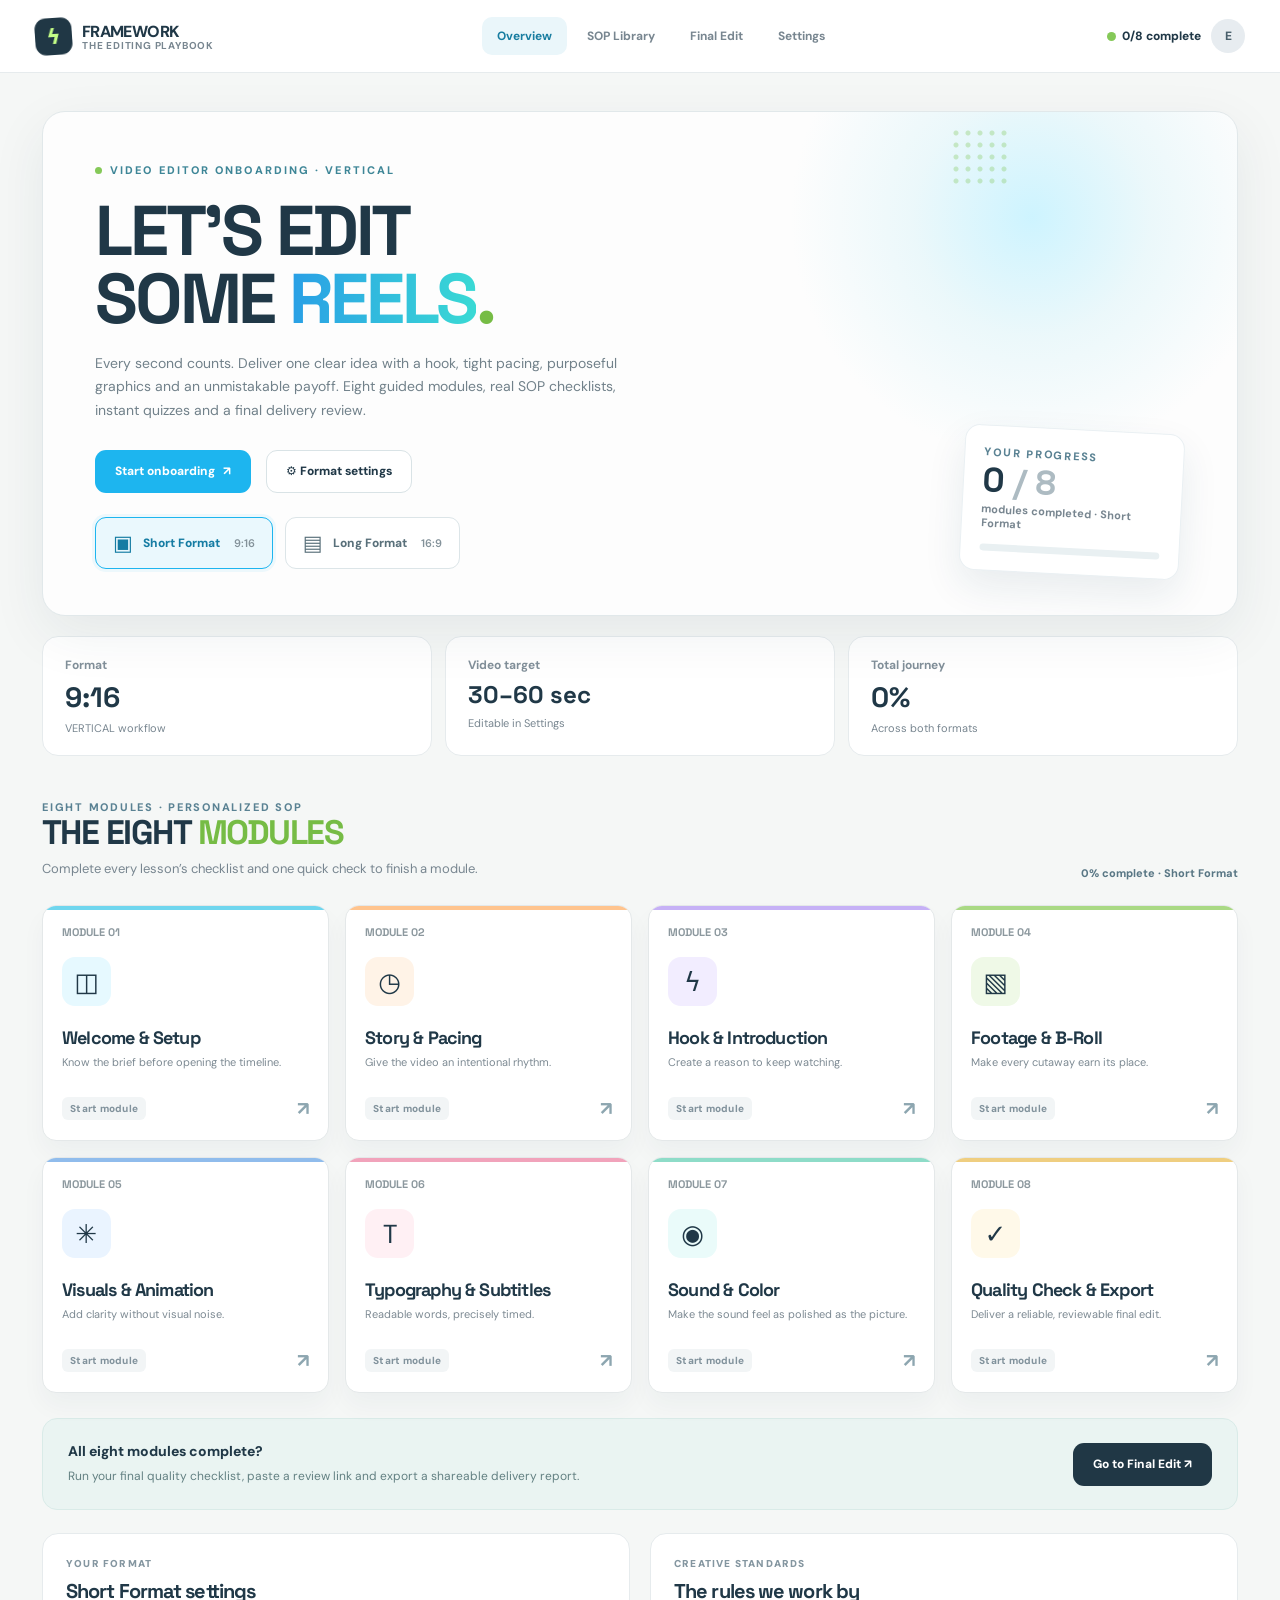
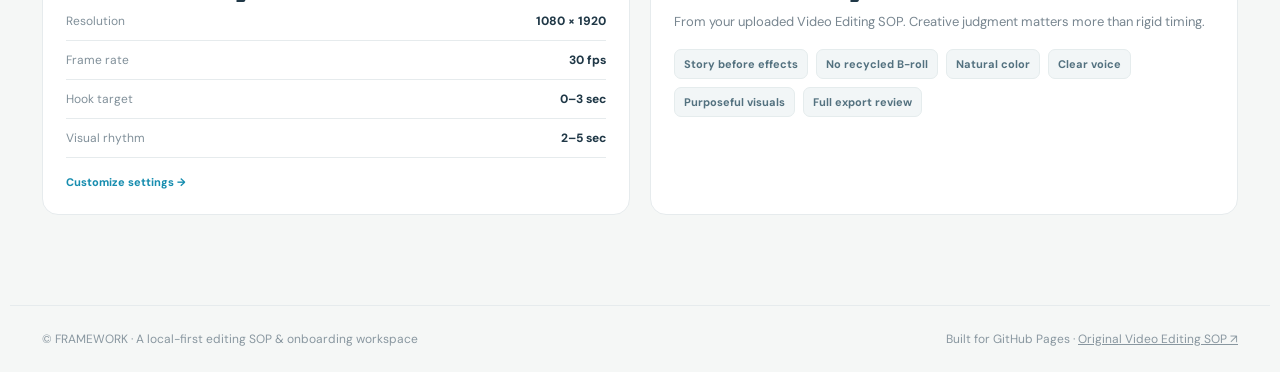
==== index.html @ 86ee658e "Add files via upload" ====
<!doctype html>
<html lang="en">
<head>
  <meta charset="utf-8" />
  <meta name="viewport" content="width=device-width, initial-scale=1" />
  <meta name="theme-color" content="#f6f8f7" />
  <meta name="description" content="An interactive video-editing SOP academy with separate short-form and long-form training, checkpoints, settings and final-delivery reports." />
  <title>FRAMEWORK — Video Editing SOP</title>
  <link rel="preconnect" href="https://fonts.googleapis.com" />
  <link rel="preconnect" href="https://fonts.gstatic.com" crossorigin />
  <link href="https://fonts.googleapis.com/css2?family=DM+Sans:wght@400;500;600;700;800&family=Space+Grotesk:wght@400;500;600;700&display=swap" rel="stylesheet" />
  <link rel="stylesheet" href="./styles.css" />
</head>
<body>
  <div id="app"></div>
  <div id="toast" role="status" aria-live="polite" aria-atomic="true"></div>
  <script src="./data.js" defer></script>
  <script src="./app.js" defer></script>
</body>
</html>
---- styles.css ----
:root{--bg:#f5f7f6;--surface:#fff;--ink:#203847;--ink2:#435460;--muted:#788690;--line:#e6ebed;--blue:#1db5ef;--blueD:#1098cf;--green:#85c958;--greenD:#2d935f;--dark:#203745;--danger:#e36c67;--shadow:0 18px 55px rgba(33,60,72,.075);--radius:18px}
*{box-sizing:border-box}html{scroll-behavior:smooth}body{margin:0;background:var(--bg);color:var(--ink);font-family:'DM Sans',system-ui,-apple-system,BlinkMacSystemFont,'Segoe UI',sans-serif;font-size:15px;-webkit-font-smoothing:antialiased}button,input,select,textarea{font:inherit}button{cursor:pointer}a{color:inherit}a:focus-visible,button:focus-visible,input:focus-visible,select:focus-visible,textarea:focus-visible{outline:3px solid rgba(29,181,239,.48);outline-offset:3px}a{text-decoration:none}h1,h2,h3,h4,p{margin:0}h1,h2,h3{font-family:'Space Grotesk',sans-serif;letter-spacing:-.045em;line-height:1.1}p{line-height:1.7}strong{font-weight:800}.shell{min-height:100vh}.topbar{min-height:73px;background:rgba(255,255,255,.96);border-bottom:1px solid var(--line);position:sticky;top:0;z-index:30;backdrop-filter:blur(12px)}.top-inner{max-width:1320px;padding:0 35px;margin:auto;display:flex;align-items:center;gap:28px;min-height:72px}.brand{display:inline-flex;align-items:center;gap:10px;flex-shrink:0}.brand-logo{width:37px;height:37px;border-radius:11px;background:var(--dark);color:#c5ff87;display:grid;place-items:center;font-size:22px;font-weight:800;transform:rotate(-4deg)}.brand-name{font-size:16px;letter-spacing:-.04em;font-weight:800}.brand-tag{display:block;color:var(--muted);font-size:10px;font-weight:700;letter-spacing:.08em;text-transform:uppercase;margin-top:-3px}.topnav{display:flex;align-items:center;justify-content:center;gap:5px;margin:auto}.navbtn{background:transparent;border:0;color:var(--muted);font-weight:700;font-size:12px;border-radius:10px;padding:11px 15px;white-space:nowrap}.navbtn:hover{background:#f0f6f7;color:var(--ink)}.navbtn.active{background:#eaf6fa;color:#187da0}.topright{display:flex;align-items:center;gap:10px}.tiny-progress{display:flex;gap:6px;align-items:center;white-space:nowrap;font-size:12px;font-weight:800;color:var(--ink)}.tiny-dot{width:9px;height:9px;background:var(--green);border-radius:50%}.avatar{width:34px;height:34px;display:grid;place-items:center;border-radius:50%;background:#e7ecf0;color:#485f6b;font-weight:800;font-size:12px}.menu-btn{display:none;background:white;border:1px solid var(--line);border-radius:10px;padding:8px 11px}.wrap{max-width:1260px;margin:auto;padding:0 32px 90px}.foot{border-top:1px solid var(--line);color:#8997a0;font-size:12px;padding:25px 32px;max-width:1260px;margin:auto;display:flex;justify-content:space-between;gap:15px}.foot a{text-decoration:underline}.eyebrow{font-size:11px;text-transform:uppercase;letter-spacing:.16em;color:#5a8293;font-weight:800}.page-intro{padding:57px 0 30px}.page-intro h1{font-size:clamp(36px,4.8vw,58px);margin:12px 0}.page-intro p{font-size:15px;color:var(--muted);max-width:700px}.page-heading{display:flex;justify-content:space-between;align-items:flex-end;gap:20px;margin:44px 0 25px}.page-heading h2{font-size:clamp(23px,3vw,34px)}.page-heading p{color:var(--muted);font-size:13px;margin-top:7px}.hero{margin-top:38px;border-radius:23px;position:relative;background:#fdfdfd;border:1px solid #e1e8ea;padding:51px 52px 46px;box-shadow:var(--shadow);overflow:hidden}.hero:before{content:'';position:absolute;top:-150px;right:-50px;width:510px;height:510px;background:radial-gradient(circle,#c5f2ff 0%,#e8f7fa 33%,transparent 67%);opacity:.85;pointer-events:none}.hero:after{content:'';position:absolute;top:15px;right:19%;width:60px;height:60px;background:radial-gradient(#84c85f 2px,transparent 3px);background-size:12px 12px;opacity:.35}.hero-content{position:relative;z-index:1;max-width:670px}.hero-kicker{font-weight:800;font-size:11px;letter-spacing:.19em;text-transform:uppercase;color:#3e8697;display:flex;align-items:center;gap:8px}.hero-kicker:before{content:'';width:7px;height:7px;border-radius:50%;background:var(--green)}.hero h1{font-size:clamp(45px,5.5vw,77px);line-height:.97;margin:20px 0 18px}.grad-word{background:linear-gradient(93deg,#299ee6,#3adad4);background-clip:text;color:transparent}.green-word{color:#76bc45}.hero p{max-width:540px;color:#71818a;font-size:14px}.hero-actions{display:flex;align-items:center;flex-wrap:wrap;gap:15px;margin-top:27px}.btn{background:var(--blue);color:white;border:1px solid transparent;border-radius:11px;padding:12px 19px;font-weight:800;font-size:12px;display:inline-flex;align-items:center;justify-content:center;gap:8px;transition:transform .2s,filter .2s;min-height:43px}.btn:hover{transform:translateY(-1px);filter:brightness(.96)}.btn.secondary{background:white;color:var(--ink);border-color:#d9e3e6}.btn.dark{background:var(--dark);color:white}.btn.green{background:#a8e18d;color:#20442e}.btn.danger{background:#fff3f1;color:#b44c4a;border-color:#ffded9}.btn.ghost{background:transparent;color:var(--ink);border-color:transparent}.btn:disabled{opacity:.48;cursor:not-allowed;transform:none}.btn.small{font-size:11px;min-height:36px;padding:8px 12px}.hero-floating{position:absolute;right:55px;bottom:40px;width:220px;background:white;border-radius:15px;border:1px solid #eaf0f3;padding:19px;box-shadow:0 16px 38px rgba(17,70,92,.09);z-index:2;transform:rotate(3deg)}.hero-floating .big-num{font-family:'Space Grotesk';font-size:34px;font-weight:800}.floating-sub{font-size:11px;font-weight:700;color:var(--muted)}.progress-track{height:7px;border-radius:12px;background:#e9f0f2;overflow:hidden}.progress-bar{height:100%;width:0;background:linear-gradient(90deg,#23b2e3,#88cf71);border-radius:inherit;transition:width .25s}.formatbar{display:flex;gap:12px;flex-wrap:wrap;align-items:center;margin-top:24px}.format-pill{display:inline-flex;gap:10px;align-items:center;border:1.5px solid #dce5e8;background:#fff;border-radius:11px;padding:11px 17px;font-weight:800;font-size:12px;color:#59707a}.format-pill .glyph{font-size:21px}.format-pill.selected{border-color:var(--blue);background:#eaf8fd;color:#157ca3;box-shadow:0 0 0 3px rgba(29,181,239,.07)}.format-pill:hover{border-color:var(--blue)}.format-pill span.fmt-small{font-weight:600;color:#84929a;font-size:11px;margin-left:4px}.metrics-row{display:grid;grid-template-columns:repeat(3,minmax(0,1fr));gap:13px;margin-top:20px}.metric{background:white;border:1px solid var(--line);border-radius:16px;padding:20px 22px}.metric .metric-name{font-size:12px;color:#82909a;font-weight:700}.metric .metric-value{font-size:28px;font-family:'Space Grotesk';font-weight:800;margin:6px 0}.metric .metric-note{font-size:11px;color:var(--muted)}.modules-grid{display:grid;grid-template-columns:repeat(4,minmax(0,1fr));gap:16px}.module-card{position:relative;text-align:left;background:white;min-height:236px;border:1px solid #e4e8e9;border-radius:14px;padding:19px;box-shadow:0 13px 25px rgba(34,59,70,.04);transition:transform .18s,box-shadow .18s;display:flex;flex-direction:column;align-items:flex-start;overflow:hidden;width:100%;color:var(--ink)}.module-card:hover{transform:translateY(-4px);box-shadow:0 19px 35px rgba(34,59,70,.1)}.module-card:before{content:'';position:absolute;top:0;left:0;height:4px;width:100%;background:var(--tone,#8bd4eb)}.module-card .num{font:800 11px 'Space Grotesk';color:#8c989e}.module-icon{width:49px;height:49px;display:grid;place-items:center;border-radius:13px;background:var(--tone-bg,#e7f7fa);font-size:26px;margin:18px 0 22px;color:var(--ink)}.module-card h3{font-size:18px;letter-spacing:-.045em;margin:0 0 7px}.module-card p{font-size:11px;line-height:1.45;color:#7d8a93}.card-bottom{margin-top:auto;padding-top:17px;display:flex;width:100%;justify-content:space-between;align-items:center}.status{font-size:10px;letter-spacing:.025em;font-weight:800;border-radius:6px;padding:5px 8px;background:#f2f5f6;color:#81929c}.status.complete{color:#2f8857;background:#eaf8e9}.card-arrow{font-size:19px;font-weight:800;color:#8da6b0}.module-card.complete .card-arrow{color:#66b657}.tone-cyan{--tone:#6fd6ee;--tone-bg:#e6f9ff}.tone-apricot{--tone:#ffc48e;--tone-bg:#fff3e7}.tone-lilac{--tone:#c6b1f6;--tone-bg:#f2edff}.tone-lime{--tone:#a9d984;--tone-bg:#eff9e7}.tone-blue{--tone:#90bcec;--tone-bg:#eaf4ff}.tone-pink{--tone:#f1a3bb;--tone-bg:#fff0f4}.tone-mint{--tone:#8edcc8;--tone-bg:#eafbfa}.tone-yellow{--tone:#efce80;--tone-bg:#fff9e9}.ribbon{position:absolute;right:-26px;top:14px;padding:4px 29px;background:#bee7a8;transform:rotate(37deg);font-size:9px;font-weight:800;color:#27633b}.faintnote{font-size:12px;color:var(--muted);margin-top:10px}.info-strip{display:flex;justify-content:space-between;align-items:center;gap:20px;margin-top:25px;padding:22px 25px;background:#eaf4f2;border:1px solid #d9ebe8;border-radius:15px}.info-strip strong{font-size:14px}.info-strip p{font-size:12px;color:#638082;margin-top:5px}.overview-bottom{display:grid;grid-template-columns:1fr 1fr;gap:20px;margin-top:23px}.insight{border:1px solid var(--line);background:white;border-radius:16px;padding:23px}.insight h3{font-size:20px}.insight p{margin-top:9px;color:var(--muted);font-size:13px}.rule-tags{display:flex;flex-wrap:wrap;gap:8px;margin-top:16px}.rule-tag{background:#f2f6f7;border:1px solid #e5eced;border-radius:7px;font-size:11px;padding:7px 9px;font-weight:700;color:#53717f}.lesson-layout{display:grid;grid-template-columns:232px minmax(0,1fr);gap:29px;align-items:start;margin-top:35px}.sidebar{position:sticky;top:92px;background:#f6f8f8;padding:7px 5px 20px}.sidebar-kicker{font-size:10px;font-weight:800;color:#8b98a2;letter-spacing:.12em;margin:10px 11px 18px}.step-link{display:flex;gap:10px;align-items:center;padding:11px 12px;width:100%;border:0;border-radius:9px;background:transparent;color:#8a959b;font-weight:700;text-align:left;font-size:11px}.step-link:hover{background:#eaf0f2}.step-link.active{background:var(--dark);color:white}.step-link .step-id{font-weight:900;font-size:9px;opacity:.65}.step-link .done{margin-left:auto;color:#64bc6c}.step-link.active .done{color:#bff8a1}.side-divider{border-top:1px solid var(--line);margin:22px 11px 15px}.side-mini{font-size:11px;color:#829099;line-height:1.7;margin:12px}.side-progress{height:6px;background:#e3eaec;border-radius:8px;margin:9px 12px 0;overflow:hidden}.side-progress span{display:block;height:100%;background:var(--green)}.lesson-main{min-width:0;max-width:860px}.lesson-top{display:flex;justify-content:space-between;align-items:center;gap:14px;margin-bottom:21px}.backlink{font-size:12px;font-weight:800;color:#547381;border:0;background:transparent;padding:0}.backlink:hover{text-decoration:underline}.lesson-top .dim{font-size:11px;color:var(--muted)}.lesson-header{padding-bottom:26px}.lesson-header h1{font-size:clamp(32px,4vw,50px);margin:8px 0 12px}.lesson-header p{color:#75858e;font-size:14px;max-width:680px}.lesson-count{color:#19aada;font-size:11px;font-weight:900;text-transform:uppercase;letter-spacing:.13em}.panel{background:white;border:1px solid var(--line);border-radius:16px;padding:25px 27px;margin-bottom:16px}.panel h2{font-size:21px;margin-bottom:11px}.panel h3{font-size:16px;margin-bottom:7px}.panel p{font-size:13px;color:#70828e;line-height:1.75}.panel ul{padding-left:18px;margin:12px 0 0;color:#506572;font-size:13px;line-height:1.85}.panel li{padding-left:5px;margin-bottom:5px}.panel li::marker{color:var(--blueD)}.section-label{font-size:10px;letter-spacing:.13em;text-transform:uppercase;font-weight:900;color:#93a1a8;margin-bottom:13px}.focus-panel{background:#eafbff;border:1px solid #c6eaf6;position:relative}.focus-panel:before{content:'FORMAT RULE';position:absolute;top:-9px;right:20px;padding:4px 9px;background:#239cd0;color:white;border-radius:5px;font-size:9px;font-weight:900;letter-spacing:.06em}.focus-panel h2{color:#1e789b}.two-panels{display:grid;grid-template-columns:1fr 1fr;gap:14px}.two-panels .panel{margin-bottom:16px}.dos{background:#f3faef}.donts{background:#fff5f4}.dos li::marker{color:#4da065!important}.donts li::marker{color:#dd7069!important}.task-card{background:#fff;border:1px solid #dfe9ec;border-radius:15px;padding:23px 26px;margin:19px 0}.task-heading{display:flex;justify-content:space-between;gap:10px;align-items:center;margin-bottom:15px}.task-heading h2{font-size:21px}.task-row{display:flex;align-items:flex-start;gap:11px;padding:12px 0;border-top:1px solid #edf1f2;font-size:13px;font-weight:600;color:#435966;cursor:pointer}.task-row input,.check-row input{accent-color:#51b774;width:17px;height:17px;flex-shrink:0;margin:1px 0 0}.quiz{border:1px solid #d6e9e9;border-radius:17px;padding:26px;background:#fff;margin-top:19px}.quiz h2{margin:4px 0 8px;font-size:22px}.quiz-question{font-size:17px;font-weight:800;line-height:1.5;margin:13px 0 15px}.answer{display:flex;align-items:center;gap:11px;width:100%;border:1px solid #e3eaec;border-radius:10px;padding:13px 15px;margin-top:9px;background:white;text-align:left;font-size:13px;font-weight:700;color:#455b68}.answer:hover{border-color:#8fcfe2}.answer .letter{border-radius:7px;background:#eff4f5;color:#75929f;width:24px;height:24px;display:grid;place-items:center;font-size:11px;flex-shrink:0}.answer.correct{border-color:#9fd8aa;background:#eff9ed;color:#2d7444}.answer.correct .letter{background:#beeac1;color:#26713c}.answer.wrong{border-color:#e5a7a4;background:#fff2f0;color:#ae4e45}.answer.wrong .letter{background:#f8cac7;color:#a44540}.answer:disabled{cursor:default}.quiz-feedback{border-radius:10px;font-size:12px;padding:12px 13px;margin-top:13px;font-weight:700;line-height:1.6}.quiz-feedback.good{background:#eaf8ed;color:#367849}.quiz-feedback.bad{background:#fff3ee;color:#a94d40}.lesson-ctas{display:flex;justify-content:space-between;flex-wrap:wrap;gap:10px;margin:24px 0}.complete-banner{display:flex;align-items:center;gap:12px;padding:17px 20px;background:#e6f7e8;border:1px solid #c5e9cb;border-radius:12px;font-size:13px;font-weight:800;color:#337d4c;margin:20px 0}.complete-banner .star{font-size:24px}.edit-line{display:block;font-size:12px;font-weight:800;color:#4a6572;margin-bottom:7px}.field{border:1px solid #d9e3e7;border-radius:10px;padding:11px 12px;background:white;color:#324c59;outline:none;width:100%;min-height:44px;font-size:13px}.field:focus{border-color:#3eadd3;box-shadow:0 0 0 3px #e8f8fc}.field::placeholder{color:#a0adb4}textarea.field{min-height:95px;resize:vertical}.field-help{font-size:11px;color:#8f9ca6;margin-top:6px;line-height:1.5}.form-row{display:grid;grid-template-columns:1fr 1fr;gap:15px;margin:14px 0}.form-block{margin:15px 0}.settings-layout{display:grid;grid-template-columns:1fr 1fr;gap:20px}.settings-card{background:white;border:1px solid var(--line);border-radius:17px;padding:26px}.settings-card.highlight{box-shadow:0 0 0 2px #8bd3e9}.settings-title{display:flex;gap:12px;align-items:center;border-bottom:1px solid var(--line);padding-bottom:19px;margin-bottom:13px}.setting-icon{width:52px;height:52px;border-radius:12px;background:#e8f6fa;display:grid;place-items:center;font-size:25px}.settings-title h2{font-size:23px}.settings-title p{font-size:11px;color:var(--muted);margin-top:4px}.setting-grid{display:grid;grid-template-columns:1fr 1fr;gap:13px}.settings-card .btn{margin-top:16px}.settings-preview{display:flex;align-items:center;justify-content:center;gap:15px;padding:19px;border:1px dashed #cfe0e3;background:#f6fafb;border-radius:13px;margin:17px 0 7px}.preview-phone,.preview-screen{border:3px solid var(--dark);border-radius:6px;background:linear-gradient(145deg,#d3effa,#fdf4e2);position:relative;display:grid;place-items:center;color:#477282;font-weight:900;font-size:11px}.preview-phone{width:62px;height:110px;border-radius:12px}.preview-screen{width:128px;height:72px}.preview-ratio{font-size:11px;color:#7a8a93;line-height:1.6}.library-list{display:grid;grid-template-columns:1fr 1fr;gap:13px;margin-top:16px}.library-item{border:1px solid #e4eaf0;padding:21px;background:#fff;border-radius:14px;display:flex;gap:15px;align-items:flex-start}.library-num{font:800 14px 'Space Grotesk';color:#13a3d1;background:#e9f7fb;padding:10px 12px;border-radius:9px}.library-item h3{font-size:18px;margin:0 0 7px}.library-item p{font-size:12px;color:#7d8a95}.library-item .btn{margin-top:13px}.wide-iframe{border:1px solid #dae5e7;border-radius:14px;width:100%;height:600px;background:#191919;margin-top:16px}.final-banner{border:1px solid #d7e9f2;background:#eefaff;border-radius:17px;padding:30px;margin:15px 0 25px}.final-banner h2{font-size:27px}.final-banner p{font-size:13px;color:#67808c;margin-top:8px}.final-columns{display:grid;grid-template-columns:minmax(0,1.2fr) minmax(280px,.85fr);gap:20px;align-items:start}.check-panel,.submission-panel{background:white;border:1px solid var(--line);border-radius:17px;padding:25px}.check-panel h2,.submission-panel h2{font-size:22px;margin-bottom:8px}.check-row{display:flex;align-items:flex-start;gap:12px;border-bottom:1px solid #edf1f2;padding:12px 0;cursor:pointer;font-size:12px;color:#526773;font-weight:650;line-height:1.6}.check-row:last-child{border:0}.check-row.checked{color:#2d8453}.final-progress{font-size:11px;font-weight:800;color:#72919e;margin-top:7px}.locked-note{padding:12px 14px;font-size:12px;line-height:1.6;border-radius:10px;background:#fff8e9;border:1px solid #f0e6c3;color:#8d7144;margin:15px 0}.saved{background:#e9f8ec;color:#2e8752;border:1px solid #c9e9d1}.submission-actions{display:flex;flex-wrap:wrap;gap:10px;margin-top:15px}.notice{padding:12px 15px;border-radius:10px;border:1px solid #e0ebeb;background:#f4f9fa;font-size:12px;line-height:1.7;color:#69818b}.empty-state{padding:28px;border:1px dashed #c6d5d9;text-align:center;color:var(--muted);border-radius:14px}.kicker-withline{display:flex;align-items:center;gap:11px;margin:12px 0}.kicker-withline:after{content:'';height:1px;background:var(--line);flex:1}.callout-bottom{margin-top:24px;padding:19px;background:#f0f7f9;border-radius:12px;font-size:12px;color:#587788;line-height:1.7}.simple-link{color:#208bb1;text-decoration:underline;text-underline-offset:2px}.smallcaps{font-size:10px;letter-spacing:.12em;text-transform:uppercase;font-weight:900;color:#8496a0}.toolbar{display:flex;align-items:center;gap:10px;flex-wrap:wrap}.toolbar .field{max-width:300px}.tool-spacer{margin-left:auto}.completion-confetti{position:relative}.completion-confetti:after{content:'✦ ✳ ✦';font-size:18px;letter-spacing:11px;color:#5ebd7f;position:absolute;right:25px;top:20px}.tagline{font-weight:800;color:#597785;font-size:11px}.hint-inline{font-size:11px;color:#8fa1a9}.tone-label{color:#217ca0;font-size:11px;font-weight:900;letter-spacing:.08em;text-transform:uppercase}.workbench-link{font-size:11px;font-weight:800;color:#178daf}.summary-row{display:grid;grid-template-columns:1fr auto;gap:12px;padding:11px 0;border-bottom:1px solid var(--line);font-size:12px}.summary-row strong{color:var(--ink)}.summary-row span{color:#81909a}.plain-list{list-style:none;padding:0;margin:16px 0}.plain-list li{position:relative;padding-left:19px;color:#667e8c;font-size:12px;line-height:1.9}.plain-list li:before{content:'•';position:absolute;left:0;color:#24aada}.settings-foot{margin-top:20px;padding:15px;background:#f8fbfb;border:1px solid #e0ebee;border-radius:12px;color:#79909b;font-size:11px;line-height:1.75}#toast{position:fixed;bottom:23px;right:23px;background:#203947;color:#fff;padding:13px 18px;border-radius:11px;z-index:90;font-size:12px;font-weight:800;box-shadow:0 14px 32px rgba(9,39,51,.2);opacity:0;pointer-events:none;transform:translateY(15px);transition:all .2s;max-width:360px}#toast.show{opacity:1;transform:translateY(0)}.mobile-divider{display:none}
@media(max-width:1100px){.hero-floating{display:none}.hero-content{max-width:100%}.modules-grid{grid-template-columns:repeat(4,minmax(0,1fr))}.module-card{min-height:232px}.navbtn{padding:10px 9px}.top-inner{padding:0 20px;gap:10px}.wrap{padding:0 24px 70px}}
@media(max-width:850px){.topnav{display:none;position:absolute;top:70px;left:0;right:0;flex-direction:column;align-items:stretch;background:white;border-bottom:1px solid var(--line);padding:13px 20px;box-shadow:var(--shadow)}.topnav.open{display:flex}.menu-btn{display:block}.top-inner{justify-content:space-between}.topright{gap:7px}.modules-grid{grid-template-columns:repeat(2,minmax(0,1fr))}.lesson-layout{grid-template-columns:1fr}.sidebar{position:static;display:flex;gap:5px;flex-wrap:wrap;align-items:center;overflow:hidden;padding:0}.sidebar-kicker,.side-divider,.side-mini,.side-progress{display:none}.step-link{width:auto;background:white;border:1px solid var(--line);font-size:10px;padding:9px}.step-link .step-id{display:none}.settings-layout,.final-columns{grid-template-columns:1fr}.library-list{grid-template-columns:1fr}.overview-bottom{grid-template-columns:1fr}}
@media(max-width:580px){.wrap{padding:0 15px 65px}.top-inner{padding:0 15px}.brand-tag{font-size:9px}.brand-name{font-size:14px}.tiny-progress{display:none}.hero{margin-top:18px;padding:34px 23px}.hero h1{font-size:48px}.hero p{font-size:12px}.format-pill{padding:10px 12px;flex:1;justify-content:center}.format-pill span.fmt-small{display:none}.metrics-row{grid-template-columns:repeat(3,minmax(0,1fr));gap:7px}.metric{padding:14px 10px}.metric .metric-name{font-size:10px}.metric .metric-value{font-size:20px}.metric .metric-note{font-size:9px}.modules-grid{gap:10px}.module-card{min-height:230px;padding:14px}.module-card h3{font-size:16px}.module-icon{width:40px;height:40px;font-size:21px;margin:15px 0 21px}.page-heading{align-items:start;flex-direction:column}.page-heading h2{font-size:28px}.info-strip{flex-direction:column;align-items:start}.foot{flex-direction:column;padding:21px 15px}.lesson-layout{margin-top:20px}.panel{padding:20px 18px}.two-panels,.form-row,.setting-grid{grid-template-columns:1fr}.quiz{padding:20px}.check-panel,.submission-panel,.settings-card{padding:20px}.lesson-ctas .btn{width:100%}.small-hide{display:none}}
@media print{.topbar,.foot,.sidebar,.hero-actions,.btn,.formatbar,.lesson-ctas,#toast{display:none!important}.wrap{max-width:none;padding:0}.lesson-layout,.final-columns{display:block}.panel,.check-panel,.submission-panel{break-inside:avoid;box-shadow:none}.hero{box-shadow:none;margin:0}.quiz{break-inside:avoid}}

/* Split editing configuration from exact export handoff details. */
.settings-separator{margin:25px 0 22px;border-top:1px solid #e1e9ec}
.settings-smalltitle{font-size:16px;margin:7px 0 13px;color:#2b4552}
.export-preset-row,.settings-actions{display:flex;flex-wrap:wrap;gap:9px;margin:13px 0 18px}
.settings-actions .btn,.export-preset-row .btn{margin-top:0}
.export-summary{border:1px solid #c9e5eb;background:#f0fbfd;border-radius:11px;padding:15px 16px;font-size:12px;font-weight:800;color:#285a6d;line-height:1.8;margin:20px 0 10px}
.export-summary span{color:#69848f;font-weight:600}

/* Mandatory reference-mixer handoff before exporting any format. */
.mixer-gate{background:#fff;border:1px solid #cae4e9;border-radius:17px;padding:28px;margin:19px 0 24px;box-shadow:0 4px 14px rgba(23,110,145,.04)}
.mixer-gate-header{display:flex;justify-content:space-between;align-items:center;flex-wrap:wrap;gap:10px;margin-bottom:12px}
.mixer-gate-step{font-size:10px;font-weight:900;letter-spacing:.13em;color:#168aa4;background:#e9f7fa;padding:7px 10px;border-radius:7px}
.mixer-gate-count{font-size:11px;color:#64808d;font-weight:800}
.mixer-gate h2{font-size:24px;color:#1d4455;margin:0 0 8px}
.mixer-intro{font-size:13px;line-height:1.7;color:#587684;max-width:800px}
.mixer-procedure{display:grid;grid-template-columns:repeat(2,minmax(0,1fr));gap:10px;margin-top:21px}
.mixer-procedure div{background:#f4f9fb;border:1px solid #e1eef1;border-radius:11px;padding:14px;display:flex;gap:11px;line-height:1.65;font-size:12px;color:#4d6c7b}
.mixer-procedure b{font-size:11px;color:#1b97b6;letter-spacing:.04em}
.mixer-warning{margin-top:14px;background:#fff8ee;border:1px solid #f4dfba;padding:13px 15px;border-radius:10px;color:#815d29;font-size:12px;line-height:1.65}
.mixer-input{max-width:540px;margin-top:19px}
.mixer-checks{display:grid;grid-template-columns:1fr 1fr;gap:0 20px;margin-top:15px}
.mixer-source-note{font-size:11px;color:#7c939d;margin-top:15px}.mixer-source-note a{color:#1886a3;text-decoration:underline}
@media(max-width:690px){.mixer-gate{padding:19px}.mixer-procedure,.mixer-checks{grid-template-columns:1fr}.mixer-gate h2{font-size:21px}}
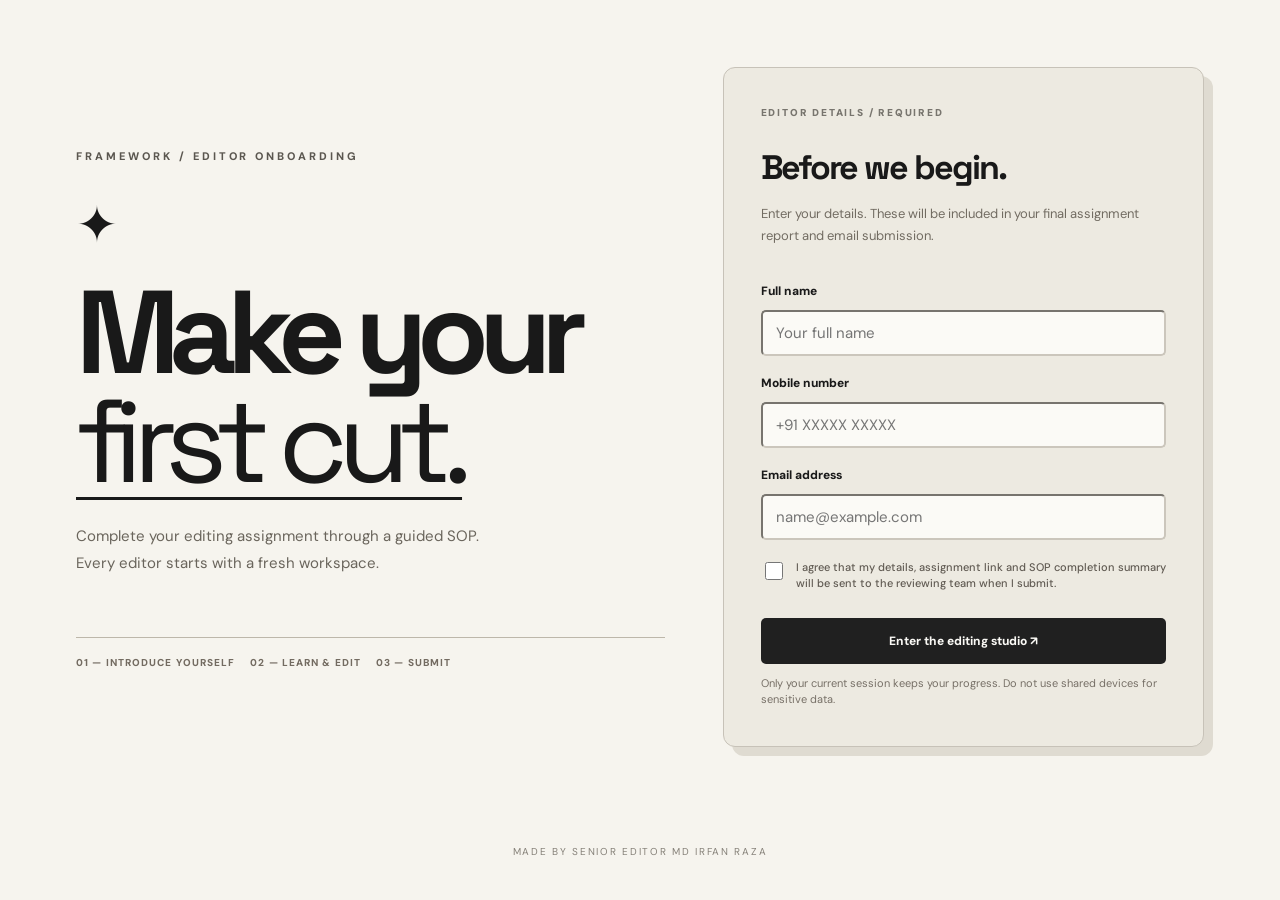
==== commit d4b373db: "Add files via upload" ====
--- a/index.html
+++ b/index.html
@@ -3,7 +3,7 @@
 <head>
   <meta charset="utf-8" />
   <meta name="viewport" content="width=device-width, initial-scale=1" />
-  <meta name="theme-color" content="#f6f8f7" />
+  <meta name="theme-color" content="#F6F4EE" />
   <meta name="description" content="An interactive video-editing SOP academy with separate short-form and long-form training, checkpoints, settings and final-delivery reports." />
   <title>FRAMEWORK — Video Editing SOP</title>
   <link rel="preconnect" href="https://fonts.googleapis.com" />
@@ -14,6 +14,7 @@
 <body>
   <div id="app"></div>
   <div id="toast" role="status" aria-live="polite" aria-atomic="true"></div>
+  <script src="./config.js" defer></script>
   <script src="./data.js" defer></script>
   <script src="./app.js" defer></script>
 </body>
--- a/styles.css
+++ b/styles.css
@@ -28,3 +28,102 @@
 .mixer-checks{display:grid;grid-template-columns:1fr 1fr;gap:0 20px;margin-top:15px}
 .mixer-source-note{font-size:11px;color:#7c939d;margin-top:15px}.mixer-source-note a{color:#1886a3;text-decoration:underline}
 @media(max-width:690px){.mixer-gate{padding:19px}.mixer-procedure,.mixer-checks{grid-template-columns:1fr}.mixer-gate h2{font-size:21px}}
+
+/* Sequential training gates (per video format) */
+.module-card.module-locked, .module-card.module-locked:hover {background:#f4f6f7;opacity:.73;box-shadow:none;transform:none;border-style:dashed;color:#71818a;cursor:not-allowed;filter:saturate(.4)}
+.module-card.module-locked h3{color:#7f8c93}
+.module-card.module-locked .card-arrow{font-size:16px}
+.module-card:disabled{pointer-events:none}
+.step-link.is-locked,.step-link.is-locked:hover{color:#a0aab1;background:#f3f5f6;cursor:not-allowed;opacity:.82;border-left-color:transparent}
+.step-link.is-locked .step-id{color:#a5afb4}
+.step-link .step-title{flex:1;min-width:0}
+.step-link .lock-icon{font-size:11px;margin-left:auto;filter:grayscale(1);opacity:.65}
+.lesson-ctas .btn:disabled,.lesson-ctas .btn:disabled:hover,.disabled-link{pointer-events:none;opacity:.48;cursor:not-allowed;filter:grayscale(1);box-shadow:none}
+.lock-screen{text-align:center;max-width:660px;margin:52px auto 110px;padding:45px 30px;border:1px solid #dce7ea;background:#fff;border-radius:23px;display:flex;align-items:center;flex-direction:column;gap:17px}
+.lock-screen h1{font-size:clamp(29px,4vw,44px);line-height:1.15}
+.lock-screen p{color:#69808b;max-width:430px;line-height:1.85;font-size:14px}
+.lock-large{width:80px;height:80px;display:grid;place-items:center;background:#f2f5f6;border-radius:20px;font-size:35px}
+/* Original images are byte-identical screenshots supplied by the user. Never CSS crop content. */
+.original-shot{background:#f7f9fa;border:1px solid #dce8eb;border-radius:16px;padding:17px;margin:22px 0}
+.original-shot-heading{display:flex;gap:12px;align-items:flex-start;justify-content:space-between;flex-wrap:wrap;margin-bottom:13px}
+.original-shot-heading h3{font-size:18px;margin:5px 0 2px;color:#254452;line-height:1.35}
+.original-shot-heading p,.shot-caption{font-size:11px;color:#6d8390;line-height:1.7}
+.shot-link{color:#148aad;font-size:12px;font-weight:800;white-space:nowrap;border:1px solid #bfdbe4;border-radius:8px;padding:8px 12px;background:white}
+.original-shot-window{border-radius:11px;background:#1d1d1f;max-height:640px;overflow:auto;overscroll-behavior:contain;border:1px solid #cbd7da;text-align:center}
+.original-shot-window a{display:inline-block;line-height:0;max-width:100%}
+.original-shot-window img{display:block;width:auto;height:auto;max-width:100%;margin:0 auto;object-fit:contain;border:0;border-radius:0}
+.original-shot-window:focus-within{outline:2px solid #5dbed8;outline-offset:3px}
+.shot-caption{margin-top:11px}
+.sequence-source-note{margin:13px 0 19px;padding:15px 16px;font-size:12px;line-height:1.8;color:#415a67;background:#eaf5f8;border:1px solid #c6e6ee;border-radius:10px}
+.sequence-source-note strong{color:#194b60}
+@media(max-width:580px){.original-shot{padding:12px;margin:17px 0}.original-shot-window{max-height:520px}.original-shot-heading h3{font-size:16px}.lock-screen{padding:30px 19px;margin-top:24px}}
+
+/* Screenshot-only reference layout — display user images directly, without clipping. */
+.shot-page{max-width:1190px;margin:34px auto 90px}
+.shot-page h1{font-size:clamp(26px,3vw,37px);font-weight:900;letter-spacing:-.04em;color:#213c4c;margin:0 0 26px}
+.screenshots-only-grid{display:grid;grid-template-columns:repeat(2,minmax(0,1fr));gap:23px;align-items:start}
+.screenshot-only-item{margin:20px 0 30px;padding:18px;border-radius:15px;background:#fff;border:1px solid #dee9ee;min-width:0}
+.screenshot-only-item figcaption{font:800 14px 'Space Grotesk', sans-serif;color:#284657;margin:0 0 15px}
+.screenshot-only-item a{display:flex;justify-content:center;width:100%;line-height:0;cursor:zoom-in}
+.screenshot-only-item img{display:block;height:auto;width:auto;max-width:100%;object-fit:contain;object-position:top center;border:0;border-radius:5px}
+.screenshot-mixer img{width:100%;max-width:100%;height:auto}
+.screenshot-mixer{margin-top:4px}
+.file-naming-note{font-size:12px;color:#3f6575;background:#eff8fa;border:1px solid #d7e8eb;border-radius:10px;padding:12px 13px;line-height:1.9;margin-bottom:14px;overflow-wrap:anywhere}
+@media(max-width:700px){.shot-page{margin-top:21px}.screenshots-only-grid{grid-template-columns:1fr;gap:3px}.screenshot-only-item{padding:12px;margin:14px 0 23px}.shot-page h1{margin-bottom:18px}}
+
+/* 2026 course resources, original screenshot layout, expanding quizzes and footer credit */
+.resources-panel{border-color:#d7e9ef}
+.resources-panel h2{margin-bottom:12px}
+.resources-panel p strong{color:#314f60}
+.file-tree{background:#f7fbfc;border:1px solid #dae9ee;border-radius:14px;padding:17px;display:grid;gap:6px;font:600 12px 'DM Sans',system-ui,sans-serif;color:#335466;margin:15px 0}
+.tree-row{padding:8px 12px;background:white;border:1px solid #e8eff2;border-radius:7px;display:flex;gap:10px;align-items:center;min-width:0;flex-wrap:wrap;overflow-wrap:anywhere}
+.tree-row span{font-size:15px;flex-shrink:0}.tree-row small{color:#91a3ac;font-size:10px;margin-left:auto;font-weight:500}
+.tree-row.root-row{font-weight:900;background:#e6f7fd;border-color:#d2ebf5;color:#237c9b}
+.tree-row.depth1{margin-left:14px}.tree-row.depth2{margin-left:35px;color:#617c89}
+.resource-note{font-size:11px!important;color:#8597a1!important}
+.resource-button{display:inline-flex;align-items:center;gap:7px;background:#203b48;color:white;font-size:12px;font-weight:800;padding:12px 16px;border-radius:10px;margin-top:15px;text-decoration:none}
+.resource-button:hover{background:#2a6074}
+.quiz-intro{font-size:12px;color:#7e8f98;margin-bottom:13px}
+.quiz-counter{font-size:12px;font-weight:900;background:#edf9f1;color:#37875b;display:inline-block;border:1px solid #cae8d5;border-radius:16px;padding:7px 11px;margin:7px 0 15px}
+.question-block{padding:20px 0;border-top:1px solid #e8eff0}
+.question-block:first-of-type{border-top:none}
+.question-number{font-size:10px;font-weight:900;color:#268fb5;letter-spacing:.12em}
+.question-block .quiz-question{margin-top:8px}
+.final-preset-resource{font-size:12px;color:#546b79;margin:17px 0}
+.foot{line-height:1.7}.foot span:last-child{font-weight:900;color:#476476}
+@media(max-width:600px){.tree-row small{margin-left:0;width:100%;padding-left:26px}.tree-row.depth2{margin-left:21px}.file-tree{padding:10px}.question-block{padding:16px 0}}
+
+
+/* EDITORIAL MINIMAL / ink, paper, and playful motion inspired by the supplied moodboard. */
+:root{--bg:#f6f4ee;--surface:#faf9f5;--ink:#191919;--ink2:#3b3935;--muted:#78756e;--line:#dad7ce;--blue:#22211f;--blueD:#161616;--green:#a39c8c;--greenD:#4a4841;--dark:#1a1a1a;--danger:#a65046;--shadow:0 5px 26px rgba(38,34,28,.035);--radius:12px}
+body{font-family:'DM Sans',sans-serif;background:var(--bg);color:var(--ink)}
+a:focus-visible,button:focus-visible,input:focus-visible,textarea:focus-visible{outline-color:#7b7467}
+h1,h2,h3{font-family:'Space Grotesk','DM Sans',sans-serif;letter-spacing:-.06em}
+.topbar{background:rgba(246,244,238,.96);border-bottom:1px solid var(--line)}
+.brand-logo{background:var(--dark);color:var(--bg);border-radius:50%;transform:none}
+.brand-tag,.eyebrow,.sidebar-kicker,.section-label,.smallcaps{letter-spacing:.18em;color:var(--muted)}
+.navbtn{border-radius:3px}.navbtn.active{color:#fff;background:#22211f}.navbtn:hover{background:#e8e5de}
+.avatar{background:#dcd7cc;color:var(--ink)}.tiny-dot{background:#202020}
+.btn{border-radius:5px;background:#202020;color:#faf9f5;box-shadow:none;text-transform:none}.btn.secondary{background:#faf9f5;border:1px solid #c7c2b8;color:#181818}.btn.green{background:#202020;color:#fff}.btn.dark{background:#202020}.btn:disabled{background:#c9c6bd;color:#68655d}
+.hero{background:#f2f0e8;border-color:#ccc8be;border-radius:15px;box-shadow:none}.hero:before{background:radial-gradient(circle,#e0dcd2 0%,#ebe8df 36%,transparent 68%)}.hero:after{background:radial-gradient(#37342f 2px, transparent 3px);opacity:.25}
+.hero-kicker{color:#686158}.hero-kicker:before{background:#202020}.hero h1{letter-spacing:-.075em}.hero p{color:#69665f}
+.grad-word{background:none;color:#171717;text-decoration:underline;text-decoration-thickness:2px;text-underline-offset:8px}.green-word{color:#9c9487}
+.hero-floating{background:#f7f5ef;border:1px solid #c9c4ba;box-shadow:none;border-radius:10px;transform:rotate(2deg)}
+.format-pill{border-color:#c7c1b6;background:#f9f8f3;border-radius:5px;color:#58534a}.format-pill.selected{background:#272622;border-color:#272622;color:#f6f4ee;box-shadow:none}.format-pill.selected span.fmt-small{color:#ddd7c9}
+.progress-track{background:#ddd8cf;border-radius:3px}.progress-bar{background:#242424;border-radius:3px}
+.metric,.module-card,.insight,.panel,.resources-panel,.submission-panel,.mixer-gate,.library-item{background:#faf9f5;border-color:#d8d4ca;box-shadow:none;border-radius:9px}
+.module-card{border-radius:8px}.module-card:before{background:#32302c}.module-icon{background:#e7e3da;border:1px solid #d1cbc0;border-radius:50%;filter:grayscale(1)}.module-card .num,.module-card p,.metric .metric-name,.status{color:#787269}.module-card h3{color:#25231f}.module-card:hover{box-shadow:0 7px 18px rgba(26,26,26,.06)}
+.module-card.module-locked{opacity:.62}.status.complete{background:#dedbd3;color:#282620}.status{background:#eae7df;color:#58544e}.module-card.complete .card-arrow{color:#242424}.ribbon{background:#262626;color:#f4f2ea}
+.info-strip,.rule-tag{background:#ebe7dd;border-color:#d2cec3;color:#3f3c37}.info-strip p{color:#736c61}
+.sidebar{background:transparent;border-right:1px solid var(--line)}.step-link{border-radius:5px;color:#78736d}.step-link.active{background:#1e1e1e}.step-link:hover{background:#e7e3db}.side-progress{background:#dedbd1}
+.field,input,select,textarea{border-color:#cbc6bc!important;background:#fbfaf6!important;color:#222!important;border-radius:5px!important}
+.check-row{border-radius:5px}.check-row.checked{background:#ebe8df;border-color:#c6c0b4}
+.foot{color:#766f64;border-color:#d6d2c8}
+.screenshot-card,.screenshot-only-card{border-color:#d1ccc2!important;background:#faf9f5!important;border-radius:8px!important}
+.screenshot-card img,.screenshot-only-card img{max-width:100%;height:auto;object-fit:contain}
+.registration-shell{max-width:1200px;min-height:100vh;margin:0 auto;padding:60px 36px 35px;display:grid;grid-template-columns:1.1fr .9fr;gap:58px;align-items:center;position:relative}
+.registration-head{align-self:center}.registration-kicker{font-size:11px;letter-spacing:.27em;font-weight:800;color:#5b5750}.registration-head h1{font-size:clamp(68px,9.2vw,132px);line-height:.92;letter-spacing:-.09em;margin:20px 0 28px}.registration-head h1 em{font-weight:400;font-style:normal;text-decoration:underline;text-decoration-thickness:3px;text-underline-offset:15px}.registration-head p{max-width:430px;color:#6a655c;line-height:1.8;font-size:15px}.registration-cat{font-size:50px;display:block;max-width:max-content;margin-top:27px;animation:floatMark 3.2s ease-in-out infinite}@keyframes floatMark{50%{transform:translateY(-7px) rotate(10deg)}}
+.registration-rule{display:flex;flex-wrap:wrap;gap:15px;margin-top:60px;font-size:10px;letter-spacing:.11em;color:#736b61;border-top:1px solid #bdb7aa;padding-top:18px;font-weight:800}
+.registration-card{background:#edeae1;border:1px solid #c7c2b8;border-radius:12px;padding:38px 37px;display:flex;flex-direction:column;gap:11px;box-shadow:9px 9px 0 #dfdbd1}.registration-card h2{font-size:34px;margin-top:6px}.registration-card p{color:#726c62;font-size:13px;margin:5px 0 17px}.registration-card label{font-size:12px;font-weight:800;margin-top:8px}.registration-card input:not([type=checkbox]){height:46px;padding:11px 13px;width:100%;outline-offset:2px}.registration-card .btn{height:46px;margin-top:15px;width:100%}.registration-card small{font-size:11px;line-height:1.5;color:#777067}.consent-line{display:flex;align-items:flex-start;gap:10px;font-size:11px!important;font-weight:500!important;line-height:1.5;color:#615b53}.consent-line input{width:18px;height:18px;accent-color:#222;flex-shrink:0}.registration-footer{grid-column:1/-1;text-align:center;font-size:10px;letter-spacing:.17em;color:#858078;margin-top:25px}
+.editor-summary{font-size:12px;padding:13px;background:#ebe8df;border:1px solid #d3cfc5;border-radius:5px;overflow-wrap:anywhere;margin:12px 0}
+@media(max-width:850px){.registration-shell{grid-template-columns:1fr;gap:32px;align-items:start;padding:34px 20px 24px}.registration-head h1{font-size:clamp(57px,13vw,85px)}.registration-rule{margin-top:24px}.registration-card{padding:27px 22px;box-shadow:5px 5px 0 #dfdbd1}.registration-footer{grid-column:auto}}
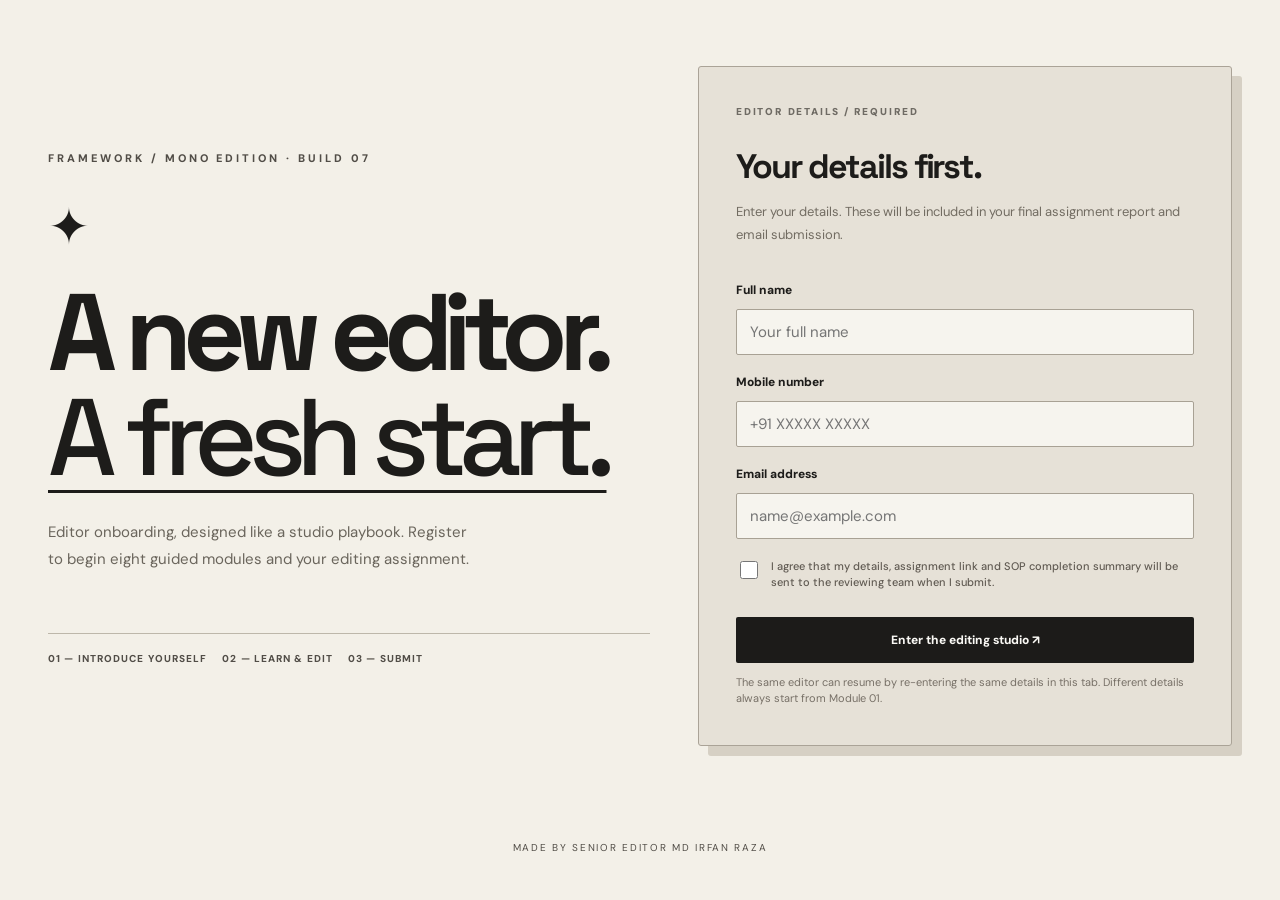
==== commit 8e2e0672: "Add files via upload" ====
--- a/index.html
+++ b/index.html
@@ -1,21 +1,726 @@
 <!doctype html>
-<html lang="en">
-<head>
-  <meta charset="utf-8" />
-  <meta name="viewport" content="width=device-width, initial-scale=1" />
-  <meta name="theme-color" content="#F6F4EE" />
-  <meta name="description" content="An interactive video-editing SOP academy with separate short-form and long-form training, checkpoints, settings and final-delivery reports." />
-  <title>FRAMEWORK — Video Editing SOP</title>
-  <link rel="preconnect" href="https://fonts.googleapis.com" />
-  <link rel="preconnect" href="https://fonts.gstatic.com" crossorigin />
-  <link href="https://fonts.googleapis.com/css2?family=DM+Sans:wght@400;500;600;700;800&family=Space+Grotesk:wght@400;500;600;700&display=swap" rel="stylesheet" />
-  <link rel="stylesheet" href="./styles.css" />
-</head>
-<body>
-  <div id="app"></div>
-  <div id="toast" role="status" aria-live="polite" aria-atomic="true"></div>
-  <script src="./config.js" defer></script>
-  <script src="./data.js" defer></script>
-  <script src="./app.js" defer></script>
-</body>
-</html>
+<html lang="en"><head>
+<meta charset="utf-8"><meta name="viewport" content="width=device-width, initial-scale=1">
+<meta name="theme-color" content="#F3F0E8">
+<meta name="description" content="FRAMEWORK Mono Edition – individual video editor onboarding and SOP training">
+<meta name="sop-build" content="2026-11-14-v7-rawfiles-lastsubmission">
+<title>FRAMEWORK Mono Studio · Editor Onboarding · v7</title>
+<link rel="preconnect" href="https://fonts.googleapis.com">
+<link rel="preconnect" href="https://fonts.gstatic.com" crossorigin>
+<link href="https://fonts.googleapis.com/css2?family=DM+Sans:wght@400;500;600;700;800&family=Space+Grotesk:wght@400;500;600;700&display=swap" rel="stylesheet">
+<style>:root{--bg:#f5f7f6;--surface:#fff;--ink:#203847;--ink2:#435460;--muted:#788690;--line:#e6ebed;--blue:#1db5ef;--blueD:#1098cf;--green:#85c958;--greenD:#2d935f;--dark:#203745;--danger:#e36c67;--shadow:0 18px 55px rgba(33,60,72,.075);--radius:18px}
+*{box-sizing:border-box}html{scroll-behavior:smooth}body{margin:0;background:var(--bg);color:var(--ink);font-family:'DM Sans',system-ui,-apple-system,BlinkMacSystemFont,'Segoe UI',sans-serif;font-size:15px;-webkit-font-smoothing:antialiased}button,input,select,textarea{font:inherit}button{cursor:pointer}a{color:inherit}a:focus-visible,button:focus-visible,input:focus-visible,select:focus-visible,textarea:focus-visible{outline:3px solid rgba(29,181,239,.48);outline-offset:3px}a{text-decoration:none}h1,h2,h3,h4,p{margin:0}h1,h2,h3{font-family:'Space Grotesk',sans-serif;letter-spacing:-.045em;line-height:1.1}p{line-height:1.7}strong{font-weight:800}.shell{min-height:100vh}.topbar{min-height:73px;background:rgba(255,255,255,.96);border-bottom:1px solid var(--line);position:sticky;top:0;z-index:30;backdrop-filter:blur(12px)}.top-inner{max-width:1320px;padding:0 35px;margin:auto;display:flex;align-items:center;gap:28px;min-height:72px}.brand{display:inline-flex;align-items:center;gap:10px;flex-shrink:0}.brand-logo{width:37px;height:37px;border-radius:11px;background:var(--dark);color:#c5ff87;display:grid;place-items:center;font-size:22px;font-weight:800;transform:rotate(-4deg)}.brand-name{font-size:16px;letter-spacing:-.04em;font-weight:800}.brand-tag{display:block;color:var(--muted);font-size:10px;font-weight:700;letter-spacing:.08em;text-transform:uppercase;margin-top:-3px}.topnav{display:flex;align-items:center;justify-content:center;gap:5px;margin:auto}.navbtn{background:transparent;border:0;color:var(--muted);font-weight:700;font-size:12px;border-radius:10px;padding:11px 15px;white-space:nowrap}.navbtn:hover{background:#f0f6f7;color:var(--ink)}.navbtn.active{background:#eaf6fa;color:#187da0}.topright{display:flex;align-items:center;gap:10px}.tiny-progress{display:flex;gap:6px;align-items:center;white-space:nowrap;font-size:12px;font-weight:800;color:var(--ink)}.tiny-dot{width:9px;height:9px;background:var(--green);border-radius:50%}.avatar{width:34px;height:34px;display:grid;place-items:center;border-radius:50%;background:#e7ecf0;color:#485f6b;font-weight:800;font-size:12px}.menu-btn{display:none;background:white;border:1px solid var(--line);border-radius:10px;padding:8px 11px}.wrap{max-width:1260px;margin:auto;padding:0 32px 90px}.foot{border-top:1px solid var(--line);color:#8997a0;font-size:12px;padding:25px 32px;max-width:1260px;margin:auto;display:flex;justify-content:space-between;gap:15px}.foot a{text-decoration:underline}.eyebrow{font-size:11px;text-transform:uppercase;letter-spacing:.16em;color:#5a8293;font-weight:800}.page-intro{padding:57px 0 30px}.page-intro h1{font-size:clamp(36px,4.8vw,58px);margin:12px 0}.page-intro p{font-size:15px;color:var(--muted);max-width:700px}.page-heading{display:flex;justify-content:space-between;align-items:flex-end;gap:20px;margin:44px 0 25px}.page-heading h2{font-size:clamp(23px,3vw,34px)}.page-heading p{color:var(--muted);font-size:13px;margin-top:7px}.hero{margin-top:38px;border-radius:23px;position:relative;background:#fdfdfd;border:1px solid #e1e8ea;padding:51px 52px 46px;box-shadow:var(--shadow);overflow:hidden}.hero:before{content:'';position:absolute;top:-150px;right:-50px;width:510px;height:510px;background:radial-gradient(circle,#c5f2ff 0%,#e8f7fa 33%,transparent 67%);opacity:.85;pointer-events:none}.hero:after{content:'';position:absolute;top:15px;right:19%;width:60px;height:60px;background:radial-gradient(#84c85f 2px,transparent 3px);background-size:12px 12px;opacity:.35}.hero-content{position:relative;z-index:1;max-width:670px}.hero-kicker{font-weight:800;font-size:11px;letter-spacing:.19em;text-transform:uppercase;color:#3e8697;display:flex;align-items:center;gap:8px}.hero-kicker:before{content:'';width:7px;height:7px;border-radius:50%;background:var(--green)}.hero h1{font-size:clamp(45px,5.5vw,77px);line-height:.97;margin:20px 0 18px}.grad-word{background:linear-gradient(93deg,#299ee6,#3adad4);background-clip:text;color:transparent}.green-word{color:#76bc45}.hero p{max-width:540px;color:#71818a;font-size:14px}.hero-actions{display:flex;align-items:center;flex-wrap:wrap;gap:15px;margin-top:27px}.btn{background:var(--blue);color:white;border:1px solid transparent;border-radius:11px;padding:12px 19px;font-weight:800;font-size:12px;display:inline-flex;align-items:center;justify-content:center;gap:8px;transition:transform .2s,filter .2s;min-height:43px}.btn:hover{transform:translateY(-1px);filter:brightness(.96)}.btn.secondary{background:white;color:var(--ink);border-color:#d9e3e6}.btn.dark{background:var(--dark);color:white}.btn.green{background:#a8e18d;color:#20442e}.btn.danger{background:#fff3f1;color:#b44c4a;border-color:#ffded9}.btn.ghost{background:transparent;color:var(--ink);border-color:transparent}.btn:disabled{opacity:.48;cursor:not-allowed;transform:none}.btn.small{font-size:11px;min-height:36px;padding:8px 12px}.hero-floating{position:absolute;right:55px;bottom:40px;width:220px;background:white;border-radius:15px;border:1px solid #eaf0f3;padding:19px;box-shadow:0 16px 38px rgba(17,70,92,.09);z-index:2;transform:rotate(3deg)}.hero-floating .big-num{font-family:'Space Grotesk';font-size:34px;font-weight:800}.floating-sub{font-size:11px;font-weight:700;color:var(--muted)}.progress-track{height:7px;border-radius:12px;background:#e9f0f2;overflow:hidden}.progress-bar{height:100%;width:0;background:linear-gradient(90deg,#23b2e3,#88cf71);border-radius:inherit;transition:width .25s}.formatbar{display:flex;gap:12px;flex-wrap:wrap;align-items:center;margin-top:24px}.format-pill{display:inline-flex;gap:10px;align-items:center;border:1.5px solid #dce5e8;background:#fff;border-radius:11px;padding:11px 17px;font-weight:800;font-size:12px;color:#59707a}.format-pill .glyph{font-size:21px}.format-pill.selected{border-color:var(--blue);background:#eaf8fd;color:#157ca3;box-shadow:0 0 0 3px rgba(29,181,239,.07)}.format-pill:hover{border-color:var(--blue)}.format-pill span.fmt-small{font-weight:600;color:#84929a;font-size:11px;margin-left:4px}.metrics-row{display:grid;grid-template-columns:repeat(3,minmax(0,1fr));gap:13px;margin-top:20px}.metric{background:white;border:1px solid var(--line);border-radius:16px;padding:20px 22px}.metric .metric-name{font-size:12px;color:#82909a;font-weight:700}.metric .metric-value{font-size:28px;font-family:'Space Grotesk';font-weight:800;margin:6px 0}.metric .metric-note{font-size:11px;color:var(--muted)}.modules-grid{display:grid;grid-template-columns:repeat(4,minmax(0,1fr));gap:16px}.module-card{position:relative;text-align:left;background:white;min-height:236px;border:1px solid #e4e8e9;border-radius:14px;padding:19px;box-shadow:0 13px 25px rgba(34,59,70,.04);transition:transform .18s,box-shadow .18s;display:flex;flex-direction:column;align-items:flex-start;overflow:hidden;width:100%;color:var(--ink)}.module-card:hover{transform:translateY(-4px);box-shadow:0 19px 35px rgba(34,59,70,.1)}.module-card:before{content:'';position:absolute;top:0;left:0;height:4px;width:100%;background:var(--tone,#8bd4eb)}.module-card .num{font:800 11px 'Space Grotesk';color:#8c989e}.module-icon{width:49px;height:49px;display:grid;place-items:center;border-radius:13px;background:var(--tone-bg,#e7f7fa);font-size:26px;margin:18px 0 22px;color:var(--ink)}.module-card h3{font-size:18px;letter-spacing:-.045em;margin:0 0 7px}.module-card p{font-size:11px;line-height:1.45;color:#7d8a93}.card-bottom{margin-top:auto;padding-top:17px;display:flex;width:100%;justify-content:space-between;align-items:center}.status{font-size:10px;letter-spacing:.025em;font-weight:800;border-radius:6px;padding:5px 8px;background:#f2f5f6;color:#81929c}.status.complete{color:#2f8857;background:#eaf8e9}.card-arrow{font-size:19px;font-weight:800;color:#8da6b0}.module-card.complete .card-arrow{color:#66b657}.tone-cyan{--tone:#6fd6ee;--tone-bg:#e6f9ff}.tone-apricot{--tone:#ffc48e;--tone-bg:#fff3e7}.tone-lilac{--tone:#c6b1f6;--tone-bg:#f2edff}.tone-lime{--tone:#a9d984;--tone-bg:#eff9e7}.tone-blue{--tone:#90bcec;--tone-bg:#eaf4ff}.tone-pink{--tone:#f1a3bb;--tone-bg:#fff0f4}.tone-mint{--tone:#8edcc8;--tone-bg:#eafbfa}.tone-yellow{--tone:#efce80;--tone-bg:#fff9e9}.ribbon{position:absolute;right:-26px;top:14px;padding:4px 29px;background:#bee7a8;transform:rotate(37deg);font-size:9px;font-weight:800;color:#27633b}.faintnote{font-size:12px;color:var(--muted);margin-top:10px}.info-strip{display:flex;justify-content:space-between;align-items:center;gap:20px;margin-top:25px;padding:22px 25px;background:#eaf4f2;border:1px solid #d9ebe8;border-radius:15px}.info-strip strong{font-size:14px}.info-strip p{font-size:12px;color:#638082;margin-top:5px}.overview-bottom{display:grid;grid-template-columns:1fr 1fr;gap:20px;margin-top:23px}.insight{border:1px solid var(--line);background:white;border-radius:16px;padding:23px}.insight h3{font-size:20px}.insight p{margin-top:9px;color:var(--muted);font-size:13px}.rule-tags{display:flex;flex-wrap:wrap;gap:8px;margin-top:16px}.rule-tag{background:#f2f6f7;border:1px solid #e5eced;border-radius:7px;font-size:11px;padding:7px 9px;font-weight:700;color:#53717f}.lesson-layout{display:grid;grid-template-columns:232px minmax(0,1fr);gap:29px;align-items:start;margin-top:35px}.sidebar{position:sticky;top:92px;background:#f6f8f8;padding:7px 5px 20px}.sidebar-kicker{font-size:10px;font-weight:800;color:#8b98a2;letter-spacing:.12em;margin:10px 11px 18px}.step-link{display:flex;gap:10px;align-items:center;padding:11px 12px;width:100%;border:0;border-radius:9px;background:transparent;color:#8a959b;font-weight:700;text-align:left;font-size:11px}.step-link:hover{background:#eaf0f2}.step-link.active{background:var(--dark);color:white}.step-link .step-id{font-weight:900;font-size:9px;opacity:.65}.step-link .done{margin-left:auto;color:#64bc6c}.step-link.active .done{color:#bff8a1}.side-divider{border-top:1px solid var(--line);margin:22px 11px 15px}.side-mini{font-size:11px;color:#829099;line-height:1.7;margin:12px}.side-progress{height:6px;background:#e3eaec;border-radius:8px;margin:9px 12px 0;overflow:hidden}.side-progress span{display:block;height:100%;background:var(--green)}.lesson-main{min-width:0;max-width:860px}.lesson-top{display:flex;justify-content:space-between;align-items:center;gap:14px;margin-bottom:21px}.backlink{font-size:12px;font-weight:800;color:#547381;border:0;background:transparent;padding:0}.backlink:hover{text-decoration:underline}.lesson-top .dim{font-size:11px;color:var(--muted)}.lesson-header{padding-bottom:26px}.lesson-header h1{font-size:clamp(32px,4vw,50px);margin:8px 0 12px}.lesson-header p{color:#75858e;font-size:14px;max-width:680px}.lesson-count{color:#19aada;font-size:11px;font-weight:900;text-transform:uppercase;letter-spacing:.13em}.panel{background:white;border:1px solid var(--line);border-radius:16px;padding:25px 27px;margin-bottom:16px}.panel h2{font-size:21px;margin-bottom:11px}.panel h3{font-size:16px;margin-bottom:7px}.panel p{font-size:13px;color:#70828e;line-height:1.75}.panel ul{padding-left:18px;margin:12px 0 0;color:#506572;font-size:13px;line-height:1.85}.panel li{padding-left:5px;margin-bottom:5px}.panel li::marker{color:var(--blueD)}.section-label{font-size:10px;letter-spacing:.13em;text-transform:uppercase;font-weight:900;color:#93a1a8;margin-bottom:13px}.focus-panel{background:#eafbff;border:1px solid #c6eaf6;position:relative}.focus-panel:before{content:'FORMAT RULE';position:absolute;top:-9px;right:20px;padding:4px 9px;background:#239cd0;color:white;border-radius:5px;font-size:9px;font-weight:900;letter-spacing:.06em}.focus-panel h2{color:#1e789b}.two-panels{display:grid;grid-template-columns:1fr 1fr;gap:14px}.two-panels .panel{margin-bottom:16px}.dos{background:#f3faef}.donts{background:#fff5f4}.dos li::marker{color:#4da065!important}.donts li::marker{color:#dd7069!important}.task-card{background:#fff;border:1px solid #dfe9ec;border-radius:15px;padding:23px 26px;margin:19px 0}.task-heading{display:flex;justify-content:space-between;gap:10px;align-items:center;margin-bottom:15px}.task-heading h2{font-size:21px}.task-row{display:flex;align-items:flex-start;gap:11px;padding:12px 0;border-top:1px solid #edf1f2;font-size:13px;font-weight:600;color:#435966;cursor:pointer}.task-row input,.check-row input{accent-color:#51b774;width:17px;height:17px;flex-shrink:0;margin:1px 0 0}.quiz{border:1px solid #d6e9e9;border-radius:17px;padding:26px;background:#fff;margin-top:19px}.quiz h2{margin:4px 0 8px;font-size:22px}.quiz-question{font-size:17px;font-weight:800;line-height:1.5;margin:13px 0 15px}.answer{display:flex;align-items:center;gap:11px;width:100%;border:1px solid #e3eaec;border-radius:10px;padding:13px 15px;margin-top:9px;background:white;text-align:left;font-size:13px;font-weight:700;color:#455b68}.answer:hover{border-color:#8fcfe2}.answer .letter{border-radius:7px;background:#eff4f5;color:#75929f;width:24px;height:24px;display:grid;place-items:center;font-size:11px;flex-shrink:0}.answer.correct{border-color:#9fd8aa;background:#eff9ed;color:#2d7444}.answer.correct .letter{background:#beeac1;color:#26713c}.answer.wrong{border-color:#e5a7a4;background:#fff2f0;color:#ae4e45}.answer.wrong .letter{background:#f8cac7;color:#a44540}.answer:disabled{cursor:default}.quiz-feedback{border-radius:10px;font-size:12px;padding:12px 13px;margin-top:13px;font-weight:700;line-height:1.6}.quiz-feedback.good{background:#eaf8ed;color:#367849}.quiz-feedback.bad{background:#fff3ee;color:#a94d40}.lesson-ctas{display:flex;justify-content:space-between;flex-wrap:wrap;gap:10px;margin:24px 0}.complete-banner{display:flex;align-items:center;gap:12px;padding:17px 20px;background:#e6f7e8;border:1px solid #c5e9cb;border-radius:12px;font-size:13px;font-weight:800;color:#337d4c;margin:20px 0}.complete-banner .star{font-size:24px}.edit-line{display:block;font-size:12px;font-weight:800;color:#4a6572;margin-bottom:7px}.field{border:1px solid #d9e3e7;border-radius:10px;padding:11px 12px;background:white;color:#324c59;outline:none;width:100%;min-height:44px;font-size:13px}.field:focus{border-color:#3eadd3;box-shadow:0 0 0 3px #e8f8fc}.field::placeholder{color:#a0adb4}textarea.field{min-height:95px;resize:vertical}.field-help{font-size:11px;color:#8f9ca6;margin-top:6px;line-height:1.5}.form-row{display:grid;grid-template-columns:1fr 1fr;gap:15px;margin:14px 0}.form-block{margin:15px 0}.settings-layout{display:grid;grid-template-columns:1fr 1fr;gap:20px}.settings-card{background:white;border:1px solid var(--line);border-radius:17px;padding:26px}.settings-card.highlight{box-shadow:0 0 0 2px #8bd3e9}.settings-title{display:flex;gap:12px;align-items:center;border-bottom:1px solid var(--line);padding-bottom:19px;margin-bottom:13px}.setting-icon{width:52px;height:52px;border-radius:12px;background:#e8f6fa;display:grid;place-items:center;font-size:25px}.settings-title h2{font-size:23px}.settings-title p{font-size:11px;color:var(--muted);margin-top:4px}.setting-grid{display:grid;grid-template-columns:1fr 1fr;gap:13px}.settings-card .btn{margin-top:16px}.settings-preview{display:flex;align-items:center;justify-content:center;gap:15px;padding:19px;border:1px dashed #cfe0e3;background:#f6fafb;border-radius:13px;margin:17px 0 7px}.preview-phone,.preview-screen{border:3px solid var(--dark);border-radius:6px;background:linear-gradient(145deg,#d3effa,#fdf4e2);position:relative;display:grid;place-items:center;color:#477282;font-weight:900;font-size:11px}.preview-phone{width:62px;height:110px;border-radius:12px}.preview-screen{width:128px;height:72px}.preview-ratio{font-size:11px;color:#7a8a93;line-height:1.6}.library-list{display:grid;grid-template-columns:1fr 1fr;gap:13px;margin-top:16px}.library-item{border:1px solid #e4eaf0;padding:21px;background:#fff;border-radius:14px;display:flex;gap:15px;align-items:flex-start}.library-num{font:800 14px 'Space Grotesk';color:#13a3d1;background:#e9f7fb;padding:10px 12px;border-radius:9px}.library-item h3{font-size:18px;margin:0 0 7px}.library-item p{font-size:12px;color:#7d8a95}.library-item .btn{margin-top:13px}.wide-iframe{border:1px solid #dae5e7;border-radius:14px;width:100%;height:600px;background:#191919;margin-top:16px}.final-banner{border:1px solid #d7e9f2;background:#eefaff;border-radius:17px;padding:30px;margin:15px 0 25px}.final-banner h2{font-size:27px}.final-banner p{font-size:13px;color:#67808c;margin-top:8px}.final-columns{display:grid;grid-template-columns:minmax(0,1.2fr) minmax(280px,.85fr);gap:20px;align-items:start}.check-panel,.submission-panel{background:white;border:1px solid var(--line);border-radius:17px;padding:25px}.check-panel h2,.submission-panel h2{font-size:22px;margin-bottom:8px}.check-row{display:flex;align-items:flex-start;gap:12px;border-bottom:1px solid #edf1f2;padding:12px 0;cursor:pointer;font-size:12px;color:#526773;font-weight:650;line-height:1.6}.check-row:last-child{border:0}.check-row.checked{color:#2d8453}.final-progress{font-size:11px;font-weight:800;color:#72919e;margin-top:7px}.locked-note{padding:12px 14px;font-size:12px;line-height:1.6;border-radius:10px;background:#fff8e9;border:1px solid #f0e6c3;color:#8d7144;margin:15px 0}.saved{background:#e9f8ec;color:#2e8752;border:1px solid #c9e9d1}.submission-actions{display:flex;flex-wrap:wrap;gap:10px;margin-top:15px}.notice{padding:12px 15px;border-radius:10px;border:1px solid #e0ebeb;background:#f4f9fa;font-size:12px;line-height:1.7;color:#69818b}.empty-state{padding:28px;border:1px dashed #c6d5d9;text-align:center;color:var(--muted);border-radius:14px}.kicker-withline{display:flex;align-items:center;gap:11px;margin:12px 0}.kicker-withline:after{content:'';height:1px;background:var(--line);flex:1}.callout-bottom{margin-top:24px;padding:19px;background:#f0f7f9;border-radius:12px;font-size:12px;color:#587788;line-height:1.7}.simple-link{color:#208bb1;text-decoration:underline;text-underline-offset:2px}.smallcaps{font-size:10px;letter-spacing:.12em;text-transform:uppercase;font-weight:900;color:#8496a0}.toolbar{display:flex;align-items:center;gap:10px;flex-wrap:wrap}.toolbar .field{max-width:300px}.tool-spacer{margin-left:auto}.completion-confetti{position:relative}.completion-confetti:after{content:'✦ ✳ ✦';font-size:18px;letter-spacing:11px;color:#5ebd7f;position:absolute;right:25px;top:20px}.tagline{font-weight:800;color:#597785;font-size:11px}.hint-inline{font-size:11px;color:#8fa1a9}.tone-label{color:#217ca0;font-size:11px;font-weight:900;letter-spacing:.08em;text-transform:uppercase}.workbench-link{font-size:11px;font-weight:800;color:#178daf}.summary-row{display:grid;grid-template-columns:1fr auto;gap:12px;padding:11px 0;border-bottom:1px solid var(--line);font-size:12px}.summary-row strong{color:var(--ink)}.summary-row span{color:#81909a}.plain-list{list-style:none;padding:0;margin:16px 0}.plain-list li{position:relative;padding-left:19px;color:#667e8c;font-size:12px;line-height:1.9}.plain-list li:before{content:'•';position:absolute;left:0;color:#24aada}.settings-foot{margin-top:20px;padding:15px;background:#f8fbfb;border:1px solid #e0ebee;border-radius:12px;color:#79909b;font-size:11px;line-height:1.75}#toast{position:fixed;bottom:23px;right:23px;background:#203947;color:#fff;padding:13px 18px;border-radius:11px;z-index:90;font-size:12px;font-weight:800;box-shadow:0 14px 32px rgba(9,39,51,.2);opacity:0;pointer-events:none;transform:translateY(15px);transition:all .2s;max-width:360px}#toast.show{opacity:1;transform:translateY(0)}.mobile-divider{display:none}
+@media(max-width:1100px){.hero-floating{display:none}.hero-content{max-width:100%}.modules-grid{grid-template-columns:repeat(4,minmax(0,1fr))}.module-card{min-height:232px}.navbtn{padding:10px 9px}.top-inner{padding:0 20px;gap:10px}.wrap{padding:0 24px 70px}}
+@media(max-width:850px){.topnav{display:none;position:absolute;top:70px;left:0;right:0;flex-direction:column;align-items:stretch;background:white;border-bottom:1px solid var(--line);padding:13px 20px;box-shadow:var(--shadow)}.topnav.open{display:flex}.menu-btn{display:block}.top-inner{justify-content:space-between}.topright{gap:7px}.modules-grid{grid-template-columns:repeat(2,minmax(0,1fr))}.lesson-layout{grid-template-columns:1fr}.sidebar{position:static;display:flex;gap:5px;flex-wrap:wrap;align-items:center;overflow:hidden;padding:0}.sidebar-kicker,.side-divider,.side-mini,.side-progress{display:none}.step-link{width:auto;background:white;border:1px solid var(--line);font-size:10px;padding:9px}.step-link .step-id{display:none}.settings-layout,.final-columns{grid-template-columns:1fr}.library-list{grid-template-columns:1fr}.overview-bottom{grid-template-columns:1fr}}
+@media(max-width:580px){.wrap{padding:0 15px 65px}.top-inner{padding:0 15px}.brand-tag{font-size:9px}.brand-name{font-size:14px}.tiny-progress{display:none}.hero{margin-top:18px;padding:34px 23px}.hero h1{font-size:48px}.hero p{font-size:12px}.format-pill{padding:10px 12px;flex:1;justify-content:center}.format-pill span.fmt-small{display:none}.metrics-row{grid-template-columns:repeat(3,minmax(0,1fr));gap:7px}.metric{padding:14px 10px}.metric .metric-name{font-size:10px}.metric .metric-value{font-size:20px}.metric .metric-note{font-size:9px}.modules-grid{gap:10px}.module-card{min-height:230px;padding:14px}.module-card h3{font-size:16px}.module-icon{width:40px;height:40px;font-size:21px;margin:15px 0 21px}.page-heading{align-items:start;flex-direction:column}.page-heading h2{font-size:28px}.info-strip{flex-direction:column;align-items:start}.foot{flex-direction:column;padding:21px 15px}.lesson-layout{margin-top:20px}.panel{padding:20px 18px}.two-panels,.form-row,.setting-grid{grid-template-columns:1fr}.quiz{padding:20px}.check-panel,.submission-panel,.settings-card{padding:20px}.lesson-ctas .btn{width:100%}.small-hide{display:none}}
+@media print{.topbar,.foot,.sidebar,.hero-actions,.btn,.formatbar,.lesson-ctas,#toast{display:none!important}.wrap{max-width:none;padding:0}.lesson-layout,.final-columns{display:block}.panel,.check-panel,.submission-panel{break-inside:avoid;box-shadow:none}.hero{box-shadow:none;margin:0}.quiz{break-inside:avoid}}
+
+/* Split editing configuration from exact export handoff details. */
+.settings-separator{margin:25px 0 22px;border-top:1px solid #e1e9ec}
+.settings-smalltitle{font-size:16px;margin:7px 0 13px;color:#2b4552}
+.export-preset-row,.settings-actions{display:flex;flex-wrap:wrap;gap:9px;margin:13px 0 18px}
+.settings-actions .btn,.export-preset-row .btn{margin-top:0}
+.export-summary{border:1px solid #c9e5eb;background:#f0fbfd;border-radius:11px;padding:15px 16px;font-size:12px;font-weight:800;color:#285a6d;line-height:1.8;margin:20px 0 10px}
+.export-summary span{color:#69848f;font-weight:600}
+
+/* Mandatory reference-mixer handoff before exporting any format. */
+.mixer-gate{background:#fff;border:1px solid #cae4e9;border-radius:17px;padding:28px;margin:19px 0 24px;box-shadow:0 4px 14px rgba(23,110,145,.04)}
+.mixer-gate-header{display:flex;justify-content:space-between;align-items:center;flex-wrap:wrap;gap:10px;margin-bottom:12px}
+.mixer-gate-step{font-size:10px;font-weight:900;letter-spacing:.13em;color:#168aa4;background:#e9f7fa;padding:7px 10px;border-radius:7px}
+.mixer-gate-count{font-size:11px;color:#64808d;font-weight:800}
+.mixer-gate h2{font-size:24px;color:#1d4455;margin:0 0 8px}
+.mixer-intro{font-size:13px;line-height:1.7;color:#587684;max-width:800px}
+.mixer-procedure{display:grid;grid-template-columns:repeat(2,minmax(0,1fr));gap:10px;margin-top:21px}
+.mixer-procedure div{background:#f4f9fb;border:1px solid #e1eef1;border-radius:11px;padding:14px;display:flex;gap:11px;line-height:1.65;font-size:12px;color:#4d6c7b}
+.mixer-procedure b{font-size:11px;color:#1b97b6;letter-spacing:.04em}
+.mixer-warning{margin-top:14px;background:#fff8ee;border:1px solid #f4dfba;padding:13px 15px;border-radius:10px;color:#815d29;font-size:12px;line-height:1.65}
+.mixer-input{max-width:540px;margin-top:19px}
+.mixer-checks{display:grid;grid-template-columns:1fr 1fr;gap:0 20px;margin-top:15px}
+.mixer-source-note{font-size:11px;color:#7c939d;margin-top:15px}.mixer-source-note a{color:#1886a3;text-decoration:underline}
+@media(max-width:690px){.mixer-gate{padding:19px}.mixer-procedure,.mixer-checks{grid-template-columns:1fr}.mixer-gate h2{font-size:21px}}
+
+/* Sequential training gates (per video format) */
+.module-card.module-locked, .module-card.module-locked:hover {background:#f4f6f7;opacity:.73;box-shadow:none;transform:none;border-style:dashed;color:#71818a;cursor:not-allowed;filter:saturate(.4)}
+.module-card.module-locked h3{color:#7f8c93}
+.module-card.module-locked .card-arrow{font-size:16px}
+.module-card:disabled{pointer-events:none}
+.step-link.is-locked,.step-link.is-locked:hover{color:#a0aab1;background:#f3f5f6;cursor:not-allowed;opacity:.82;border-left-color:transparent}
+.step-link.is-locked .step-id{color:#a5afb4}
+.step-link .step-title{flex:1;min-width:0}
+.step-link .lock-icon{font-size:11px;margin-left:auto;filter:grayscale(1);opacity:.65}
+.lesson-ctas .btn:disabled,.lesson-ctas .btn:disabled:hover,.disabled-link{pointer-events:none;opacity:.48;cursor:not-allowed;filter:grayscale(1);box-shadow:none}
+.lock-screen{text-align:center;max-width:660px;margin:52px auto 110px;padding:45px 30px;border:1px solid #dce7ea;background:#fff;border-radius:23px;display:flex;align-items:center;flex-direction:column;gap:17px}
+.lock-screen h1{font-size:clamp(29px,4vw,44px);line-height:1.15}
+.lock-screen p{color:#69808b;max-width:430px;line-height:1.85;font-size:14px}
+.lock-large{width:80px;height:80px;display:grid;place-items:center;background:#f2f5f6;border-radius:20px;font-size:35px}
+/* Original images are byte-identical screenshots supplied by the user. Never CSS crop content. */
+.original-shot{background:#f7f9fa;border:1px solid #dce8eb;border-radius:16px;padding:17px;margin:22px 0}
+.original-shot-heading{display:flex;gap:12px;align-items:flex-start;justify-content:space-between;flex-wrap:wrap;margin-bottom:13px}
+.original-shot-heading h3{font-size:18px;margin:5px 0 2px;color:#254452;line-height:1.35}
+.original-shot-heading p,.shot-caption{font-size:11px;color:#6d8390;line-height:1.7}
+.shot-link{color:#148aad;font-size:12px;font-weight:800;white-space:nowrap;border:1px solid #bfdbe4;border-radius:8px;padding:8px 12px;background:white}
+.original-shot-window{border-radius:11px;background:#1d1d1f;max-height:640px;overflow:auto;overscroll-behavior:contain;border:1px solid #cbd7da;text-align:center}
+.original-shot-window a{display:inline-block;line-height:0;max-width:100%}
+.original-shot-window img{display:block;width:auto;height:auto;max-width:100%;margin:0 auto;object-fit:contain;border:0;border-radius:0}
+.original-shot-window:focus-within{outline:2px solid #5dbed8;outline-offset:3px}
+.shot-caption{margin-top:11px}
+.sequence-source-note{margin:13px 0 19px;padding:15px 16px;font-size:12px;line-height:1.8;color:#415a67;background:#eaf5f8;border:1px solid #c6e6ee;border-radius:10px}
+.sequence-source-note strong{color:#194b60}
+@media(max-width:580px){.original-shot{padding:12px;margin:17px 0}.original-shot-window{max-height:520px}.original-shot-heading h3{font-size:16px}.lock-screen{padding:30px 19px;margin-top:24px}}
+
+/* Screenshot-only reference layout — display user images directly, without clipping. */
+.shot-page{max-width:1190px;margin:34px auto 90px}
+.shot-page h1{font-size:clamp(26px,3vw,37px);font-weight:900;letter-spacing:-.04em;color:#213c4c;margin:0 0 26px}
+.screenshots-only-grid{display:grid;grid-template-columns:repeat(2,minmax(0,1fr));gap:23px;align-items:start}
+.screenshot-only-item{margin:20px 0 30px;padding:18px;border-radius:15px;background:#fff;border:1px solid #dee9ee;min-width:0}
+.screenshot-only-item figcaption{font:800 14px 'Space Grotesk', sans-serif;color:#284657;margin:0 0 15px}
+.screenshot-only-item a{display:flex;justify-content:center;width:100%;line-height:0;cursor:zoom-in}
+.screenshot-only-item img{display:block;height:auto;width:auto;max-width:100%;object-fit:contain;object-position:top center;border:0;border-radius:5px}
+.screenshot-mixer img{width:100%;max-width:100%;height:auto}
+.screenshot-mixer{margin-top:4px}
+.file-naming-note{font-size:12px;color:#3f6575;background:#eff8fa;border:1px solid #d7e8eb;border-radius:10px;padding:12px 13px;line-height:1.9;margin-bottom:14px;overflow-wrap:anywhere}
+@media(max-width:700px){.shot-page{margin-top:21px}.screenshots-only-grid{grid-template-columns:1fr;gap:3px}.screenshot-only-item{padding:12px;margin:14px 0 23px}.shot-page h1{margin-bottom:18px}}
+
+/* 2026 course resources, original screenshot layout, expanding quizzes and footer credit */
+.resources-panel{border-color:#d7e9ef}
+.resources-panel h2{margin-bottom:12px}
+.resources-panel p strong{color:#314f60}
+.file-tree{background:#f7fbfc;border:1px solid #dae9ee;border-radius:14px;padding:17px;display:grid;gap:6px;font:600 12px 'DM Sans',system-ui,sans-serif;color:#335466;margin:15px 0}
+.tree-row{padding:8px 12px;background:white;border:1px solid #e8eff2;border-radius:7px;display:flex;gap:10px;align-items:center;min-width:0;flex-wrap:wrap;overflow-wrap:anywhere}
+.tree-row span{font-size:15px;flex-shrink:0}.tree-row small{color:#91a3ac;font-size:10px;margin-left:auto;font-weight:500}
+.tree-row.root-row{font-weight:900;background:#e6f7fd;border-color:#d2ebf5;color:#237c9b}
+.tree-row.depth1{margin-left:14px}.tree-row.depth2{margin-left:35px;color:#617c89}
+.resource-note{font-size:11px!important;color:#8597a1!important}
+.resource-button{display:inline-flex;align-items:center;gap:7px;background:#203b48;color:white;font-size:12px;font-weight:800;padding:12px 16px;border-radius:10px;margin-top:15px;text-decoration:none}
+.resource-button:hover{background:#2a6074}
+.quiz-intro{font-size:12px;color:#7e8f98;margin-bottom:13px}
+.quiz-counter{font-size:12px;font-weight:900;background:#edf9f1;color:#37875b;display:inline-block;border:1px solid #cae8d5;border-radius:16px;padding:7px 11px;margin:7px 0 15px}
+.question-block{padding:20px 0;border-top:1px solid #e8eff0}
+.question-block:first-of-type{border-top:none}
+.question-number{font-size:10px;font-weight:900;color:#268fb5;letter-spacing:.12em}
+.question-block .quiz-question{margin-top:8px}
+.final-preset-resource{font-size:12px;color:#546b79;margin:17px 0}
+.foot{line-height:1.7}.foot span:last-child{font-weight:900;color:#476476}
+@media(max-width:600px){.tree-row small{margin-left:0;width:100%;padding-left:26px}.tree-row.depth2{margin-left:21px}.file-tree{padding:10px}.question-block{padding:16px 0}}
+
+
+/* EDITORIAL MINIMAL / ink, paper, and playful motion inspired by the supplied moodboard. */
+:root{--bg:#f6f4ee;--surface:#faf9f5;--ink:#191919;--ink2:#3b3935;--muted:#78756e;--line:#dad7ce;--blue:#22211f;--blueD:#161616;--green:#a39c8c;--greenD:#4a4841;--dark:#1a1a1a;--danger:#a65046;--shadow:0 5px 26px rgba(38,34,28,.035);--radius:12px}
+body{font-family:'DM Sans',sans-serif;background:var(--bg);color:var(--ink)}
+a:focus-visible,button:focus-visible,input:focus-visible,textarea:focus-visible{outline-color:#7b7467}
+h1,h2,h3{font-family:'Space Grotesk','DM Sans',sans-serif;letter-spacing:-.06em}
+.topbar{background:rgba(246,244,238,.96);border-bottom:1px solid var(--line)}
+.brand-logo{background:var(--dark);color:var(--bg);border-radius:50%;transform:none}
+.brand-tag,.eyebrow,.sidebar-kicker,.section-label,.smallcaps{letter-spacing:.18em;color:var(--muted)}
+.navbtn{border-radius:3px}.navbtn.active{color:#fff;background:#22211f}.navbtn:hover{background:#e8e5de}
+.avatar{background:#dcd7cc;color:var(--ink)}.tiny-dot{background:#202020}
+.btn{border-radius:5px;background:#202020;color:#faf9f5;box-shadow:none;text-transform:none}.btn.secondary{background:#faf9f5;border:1px solid #c7c2b8;color:#181818}.btn.green{background:#202020;color:#fff}.btn.dark{background:#202020}.btn:disabled{background:#c9c6bd;color:#68655d}
+.hero{background:#f2f0e8;border-color:#ccc8be;border-radius:15px;box-shadow:none}.hero:before{background:radial-gradient(circle,#e0dcd2 0%,#ebe8df 36%,transparent 68%)}.hero:after{background:radial-gradient(#37342f 2px, transparent 3px);opacity:.25}
+.hero-kicker{color:#686158}.hero-kicker:before{background:#202020}.hero h1{letter-spacing:-.075em}.hero p{color:#69665f}
+.grad-word{background:none;color:#171717;text-decoration:underline;text-decoration-thickness:2px;text-underline-offset:8px}.green-word{color:#9c9487}
+.hero-floating{background:#f7f5ef;border:1px solid #c9c4ba;box-shadow:none;border-radius:10px;transform:rotate(2deg)}
+.format-pill{border-color:#c7c1b6;background:#f9f8f3;border-radius:5px;color:#58534a}.format-pill.selected{background:#272622;border-color:#272622;color:#f6f4ee;box-shadow:none}.format-pill.selected span.fmt-small{color:#ddd7c9}
+.progress-track{background:#ddd8cf;border-radius:3px}.progress-bar{background:#242424;border-radius:3px}
+.metric,.module-card,.insight,.panel,.resources-panel,.submission-panel,.mixer-gate,.library-item{background:#faf9f5;border-color:#d8d4ca;box-shadow:none;border-radius:9px}
+.module-card{border-radius:8px}.module-card:before{background:#32302c}.module-icon{background:#e7e3da;border:1px solid #d1cbc0;border-radius:50%;filter:grayscale(1)}.module-card .num,.module-card p,.metric .metric-name,.status{color:#787269}.module-card h3{color:#25231f}.module-card:hover{box-shadow:0 7px 18px rgba(26,26,26,.06)}
+.module-card.module-locked{opacity:.62}.status.complete{background:#dedbd3;color:#282620}.status{background:#eae7df;color:#58544e}.module-card.complete .card-arrow{color:#242424}.ribbon{background:#262626;color:#f4f2ea}
+.info-strip,.rule-tag{background:#ebe7dd;border-color:#d2cec3;color:#3f3c37}.info-strip p{color:#736c61}
+.sidebar{background:transparent;border-right:1px solid var(--line)}.step-link{border-radius:5px;color:#78736d}.step-link.active{background:#1e1e1e}.step-link:hover{background:#e7e3db}.side-progress{background:#dedbd1}
+.field,input,select,textarea{border-color:#cbc6bc!important;background:#fbfaf6!important;color:#222!important;border-radius:5px!important}
+.check-row{border-radius:5px}.check-row.checked{background:#ebe8df;border-color:#c6c0b4}
+.foot{color:#766f64;border-color:#d6d2c8}
+.screenshot-card,.screenshot-only-card{border-color:#d1ccc2!important;background:#faf9f5!important;border-radius:8px!important}
+.screenshot-card img,.screenshot-only-card img{max-width:100%;height:auto;object-fit:contain}
+.registration-shell{max-width:1200px;min-height:100vh;margin:0 auto;padding:60px 36px 35px;display:grid;grid-template-columns:1.1fr .9fr;gap:58px;align-items:center;position:relative}
+.registration-head{align-self:center}.registration-kicker{font-size:11px;letter-spacing:.27em;font-weight:800;color:#5b5750}.registration-head h1{font-size:clamp(68px,9.2vw,132px);line-height:.92;letter-spacing:-.09em;margin:20px 0 28px}.registration-head h1 em{font-weight:400;font-style:normal;text-decoration:underline;text-decoration-thickness:3px;text-underline-offset:15px}.registration-head p{max-width:430px;color:#6a655c;line-height:1.8;font-size:15px}.registration-cat{font-size:50px;display:block;max-width:max-content;margin-top:27px;animation:floatMark 3.2s ease-in-out infinite}@keyframes floatMark{50%{transform:translateY(-7px) rotate(10deg)}}
+.registration-rule{display:flex;flex-wrap:wrap;gap:15px;margin-top:60px;font-size:10px;letter-spacing:.11em;color:#736b61;border-top:1px solid #bdb7aa;padding-top:18px;font-weight:800}
+.registration-card{background:#edeae1;border:1px solid #c7c2b8;border-radius:12px;padding:38px 37px;display:flex;flex-direction:column;gap:11px;box-shadow:9px 9px 0 #dfdbd1}.registration-card h2{font-size:34px;margin-top:6px}.registration-card p{color:#726c62;font-size:13px;margin:5px 0 17px}.registration-card label{font-size:12px;font-weight:800;margin-top:8px}.registration-card input:not([type=checkbox]){height:46px;padding:11px 13px;width:100%;outline-offset:2px}.registration-card .btn{height:46px;margin-top:15px;width:100%}.registration-card small{font-size:11px;line-height:1.5;color:#777067}.consent-line{display:flex;align-items:flex-start;gap:10px;font-size:11px!important;font-weight:500!important;line-height:1.5;color:#615b53}.consent-line input{width:18px;height:18px;accent-color:#222;flex-shrink:0}.registration-footer{grid-column:1/-1;text-align:center;font-size:10px;letter-spacing:.17em;color:#858078;margin-top:25px}
+.editor-summary{font-size:12px;padding:13px;background:#ebe8df;border:1px solid #d3cfc5;border-radius:5px;overflow-wrap:anywhere;margin:12px 0}
+@media(max-width:850px){.registration-shell{grid-template-columns:1fr;gap:32px;align-items:start;padding:34px 20px 24px}.registration-head h1{font-size:clamp(57px,13vw,85px)}.registration-rule{margin-top:24px}.registration-card{padding:27px 22px;box-shadow:5px 5px 0 #dfdbd1}.registration-footer{grid-column:auto}}
+
+/* Release v6 — editorial monochrome system; deliberately recognisable visual update */
+:root{--bg:#f3f0e8;--surface:#faf8f2;--ink:#1d1c1a;--ink2:#383630;--muted:#6f6b64;--line:#cfc9bd;--blue:#1e1c19;--green:#787167;--shadow:none}
+body{background:#f3f0e8;color:#1d1c1a}
+.topbar{background:#f3f0e8}.brand-logo{border-radius:2px;background:#171717;color:#f3f0e8}
+.hero{background:#eae6dd;border:1px solid #bfb8aa;border-radius:4px;padding-top:64px;padding-bottom:64px}
+.hero:before{width:330px;height:330px;top:-105px;right:15px;background:repeating-linear-gradient(90deg,transparent 0 24px,rgba(0,0,0,.055) 24px 25px);mask-image:linear-gradient(to bottom,black,transparent);opacity:.5}
+.hero:after{display:none}
+.hero h1{font-size:clamp(46px,6.3vw,92px);line-height:.94;letter-spacing:-.086em}
+.hero-floating{transform:none;border-radius:3px;background:#f6f4ed;border:1px solid #bfb9ae}
+.page-heading h2{letter-spacing:-.06em;text-transform:uppercase}
+.modules-grid{gap:13px}.module-card{border-radius:3px;border-color:#c8c2b8;background:#f9f8f3;min-height:237px}
+.module-card:before{height:2px}.module-icon{border-radius:4px;background:#e8e3d9;filter:grayscale(1)}
+.module-card .status{border-radius:3px}.module-card.module-locked{opacity:.55}
+.metric,.insight,.panel,.resources-panel,.submission-panel,.mixer-gate,.library-item,.screenshot-only-item{border-radius:4px;background:#f9f8f2;border-color:#cfc9be}
+.progress-track,.progress-bar{border-radius:0}.btn,.btn.secondary,.btn.dark{border-radius:2px}
+.registration-shell{max-width:1320px;grid-template-columns:1.06fr .94fr;padding:55px 48px 35px;gap:48px}
+.registration-head h1{font-size:clamp(64px,8.5vw,122px);letter-spacing:-.087em;line-height:.97}
+.registration-head h1 em{font-weight:500}
+.registration-card{border-radius:3px;border:1px solid #aaa397;background:#e6e1d7;box-shadow:10px 10px 0 #d6d0c4}
+.registration-card h2{text-transform:none;letter-spacing:-.06em}
+.registration-card input:not([type=checkbox]){border-radius:2px!important;background:#f6f4ee!important;border:1px solid #a8a194!important}
+.registration-card .btn{border-radius:2px;background:#1c1b19}
+.registration-kicker,.registration-rule,.registration-footer{color:#514d47}
+.new-editor-btn{border:1px solid #c1bbaf;background:#eeeae1;color:#25231f;font-weight:800;font-size:11px;letter-spacing:.02em;padding:9px 11px;border-radius:2px;white-space:nowrap}
+.new-editor-btn:hover{background:#1e1d1b;color:white}
+@media(max-width:900px){.topright{gap:6px}.new-editor-btn{font-size:10px;padding:9px 7px}}
+@media(max-width:850px){.registration-shell{grid-template-columns:1fr;padding:30px 20px 35px;gap:24px}.registration-head h1{font-size:clamp(52px,13vw,82px)}.registration-card{box-shadow:5px 5px 0 #d6d0c4}.hero{padding:38px 27px}}
+@media(max-width:520px){.new-editor-btn{font-size:0;min-width:36px}.new-editor-btn::first-letter{font-size:18px}.new-editor-btn{font-size:10px}.tiny-progress{display:none}}
+
+/* V7 — raw source at the very top; submission always below the entire final checklist */
+.raw-footage-banner{display:flex;align-items:center;justify-content:space-between;gap:30px;margin:30px 0 0;padding:24px 29px;background:#e8e2d6;border:1px solid #a9a192;border-left:5px solid #22211f;border-radius:2px}
+.raw-footage-banner .section-label{color:#71685d;font-size:10px;letter-spacing:.15em}
+.raw-footage-banner h2{font-size:clamp(22px,2.8vw,32px);margin:7px 0 6px;letter-spacing:-.05em}
+.raw-footage-banner p{color:#59554e;font-size:12px;max-width:630px;line-height:1.7}
+.raw-footage-cta{display:inline-flex;align-items:center;justify-content:center;gap:13px;flex-shrink:0;min-height:54px;padding:12px 20px;background:#211f1c;color:#faf8f2;border:1px solid #211f1c;border-radius:2px;font-size:12px;font-weight:800;text-decoration:none;transition:background .15s,transform .15s}
+.raw-footage-cta:hover{background:#4b4640;transform:translateY(-1px)}
+.raw-footage-cta span:first-child{font-size:20px}
+.final-stack{display:flex;flex-direction:column;gap:25px;align-items:stretch;margin:24px 0 55px}
+.final-stack .check-panel,.final-stack .submission-panel{width:100%;max-width:none}
+.final-stack .submission-panel{border-top:5px solid #25231f;padding:30px}
+.final-stack .submission-panel .form-block{max-width:850px}
+.final-stack .submission-panel .field{width:100%}
+.final-stack .check-panel{border-top:5px solid #aca89d}
+.reset-everything-section{display:flex;justify-content:space-between;align-items:center;gap:28px;border:1px solid #b4aca1;border-radius:3px;background:#eae5da;padding:23px 28px;margin:30px 0 0}
+.reset-everything-section h2{font-size:24px;letter-spacing:-.05em;margin:7px 0}
+.reset-everything-section p{font-size:12px;color:#615d56;max-width:690px}
+.reset-everything-section .btn.danger{white-space:nowrap;background:#312b27;color:#fff;border-color:#312b27}
+@media(max-width:700px){.raw-footage-banner,.reset-everything-section{flex-direction:column;align-items:stretch;gap:18px;margin-top:20px;padding:20px}.raw-footage-cta,.reset-everything-section .btn{width:100%}.final-stack .submission-panel{padding:20px}}
+</style>
+</head><body>
+<div id="app"><main style="min-height:100vh;padding:9vw;background:#f3f0e8;color:#1d1c1a;font:600 18px system-ui">Opening editor registration…</main></div>
+<div id="toast" role="status" aria-live="polite" aria-atomic="true"></div>
+<script>// Set this only after deploying the serverless email endpoint.
+// This is a public endpoint address, NOT an API key.
+window.SOP_CONFIG = { submissionEndpoint: '' };
+</script>
+<script>/* All training content is editable here. No build tooling is required. */
+window.SOP_DATA = (() => {
+  const formats = {
+    short: {
+      name: 'Short Format', shortName: 'Shorts / Reels', icon: '▣', tag: 'VERTICAL',
+      summary: 'High-retention vertical editing for Reels, Shorts and TikTok.',
+      defaults: { resolution:'1080 × 1920', ratio:'9:16', fps:'25', duration:'30–60 sec', hook:'0–3 sec', visual:'Every 5–10 sec', subtitles:'On', bitrate:'20 Mbps', maxBitrate:'20 Mbps', exportFormat:'H.264 / MP4', bitrateEncoding:'VBR, 2 pass', fieldOrder:'Progressive', pixelAspect:'Square Pixels (1.0)', colorSpace:'Rec.709', audioCodec:'AAC', audioSampleRate:'48000 Hz', audioBitrate:'384 kbps', renderQuality:'Maximum Render Quality: On', renderDepth:'Render at Maximum Depth: On', performance:'Software Encoding', timeInterpolation:'Frame Sampling', safeZone:'Keep key text clear of top/bottom UI', platform:'Instagram Reels / YouTube Shorts' },
+      heroNote:'Every second counts. Deliver one clear idea with a hook, tight pacing, purposeful graphics and an unmistakable payoff.'
+    },
+    long: {
+      name: 'Long Format', shortName: 'YouTube / Documentary', icon: '▤', tag: 'HORIZONTAL',
+      summary: 'Story-first editing for YouTube essays, interviews and documentaries.',
+      defaults: { resolution:'3840 × 2160', ratio:'16:9', fps:'23.976', duration:'8–20 min', hook:'0–30 sec', visual:'Every 5–10 sec', subtitles:'Selective', bitrate:'30 Mbps', maxBitrate:'30 Mbps', exportFormat:'H.264 / MP4', bitrateEncoding:'VBR, 2 pass', fieldOrder:'Progressive', pixelAspect:'Square Pixels (1.0)', colorSpace:'Rec.709', audioCodec:'AAC', audioSampleRate:'48000 Hz', audioBitrate:'384 kbps', renderQuality:'Maximum Render Quality: On', renderDepth:'Render at Maximum Depth: On', performance:'Software Encoding', timeInterpolation:'Frame Sampling', safeZone:'Keep titles within action-safe margins', platform:'YouTube' },
+      heroNote:'The story leads. Let real moments breathe, build emotional rhythm and make the editing feel invisible.'
+    }
+  };
+
+  const common = [
+    {
+      id:'setup', number:'01', title:'Welcome & Setup', icon:'◫', subtitle:'Know the brief before opening the timeline.', theme:'cyan',
+      lessons:[
+        { title:'Start with the intention', body:'Define the content direction, audience feeling and goal before you start cutting. The edit should support a clear message rather than showcasing effects.', points:['Read the brief, script or rough cut from start to finish.', 'Confirm the delivery platform, audience, language, target duration and deadline.', 'Choose the outcome: views, engagement, branding, sales or emotional impact.'] },
+        { title:'Build a predictable project', body:'Begin with the supplied Premiere Pro template, not a blank project. Keep naming and assets consistent across team members.', points:['Root folder: Video Topic / Raw Files / B-Roll / Script / Project File.', 'Premiere bins: Raw Files, B-Roll, Sequences, Music, SFX.', 'Short Format exports: SF_<video name>_1st draft.mp4 or SF_<video name>_Final.mp4. Long Format exports: LF_<video name>_1st draft.mp4 or LF_<video name>_Final.mp4. Premiere sequences use the same descriptive names without .mp4.', 'Save versions; never destructively alter the originals.'] }
+      ],
+      dos:['Open the edit brief and template first.', 'Store source footage separately from the Premiere / After Effects project.'],
+      donts:['Name projects Video1 or Untitled.', 'Add visuals before understanding the story.'],
+      tasks:['Brief and audience confirmed', 'Folder structure and sequence created', 'Original footage backed up'],
+      quiz:{q:'What should be decided before the first edit?', a:['Which transition preset looks coolest','The video goal, audience and content direction','The export filename'], correct:1, why:'Every creative decision should support the video’s purpose.'}
+    },
+    {
+      id:'pacing', number:'02', title:'Story & Pacing', icon:'◷', subtitle:'Give the video an intentional rhythm.', theme:'apricot',
+      lessons:[
+        { title:'Review twice; cut once', body:'Pass one is for the overall story. Pass two is for marking the most useful moments.', points:['First watch: understand what the video is about and what it should make people feel.', 'Second watch: mark the best takes, powerful lines, key facts and B-roll opportunities.', 'Use Premiere labels: green = best, yellow = usable, red = reject, purple = potential B-roll.'] },
+        { title:'The seven-stage workflow', body:'Move sequentially through the production flow to avoid expensive rework.', points:['Plan → select shots → rough cut → lock structure.', 'Then visual layering → sound design → polish & export.', 'Keep the rough cut clean of unnecessary effects until the narrative works.'] }
+      ],
+      dos:['Move between fast and quiet moments intentionally.', 'Get story approval before polishing animations.'],
+      donts:['Over-cut emotional pauses.', 'Use a repeated cut pattern without checking the story.'],
+      tasks:['Best takes and key moments marked', 'Rough cut arranged in story order', 'Structure checked and locked'],
+      quiz:{q:'When should the major story structure be locked?', a:['After all sound effects are added','After reviewing the rough cut, before heavy visual layering','Only after final export'],correct:1,why:'Locking the structure before graphics prevents unnecessary rework.'}
+    },
+    {
+      id:'hook', number:'03', title:'Hook & Introduction', icon:'ϟ', subtitle:'Create a reason to keep watching.', theme:'lilac',
+      lessons:[
+        { title:'Open with the strongest moment', body:'The first impression should create curiosity, emotion or a clear promise.', points:['Use a compelling reveal, question, conflict or important statement.', 'Start visually from frame one, not with a black screen or a long logo.', 'Deliver on the curiosity created by the hook.'] },
+        { title:'Think in beats', body:'A hook should progress, not feel like one loud moment repeated.', points:['Strong start → quick context → new information → reason to continue.', 'Sync meaningful motion to narration or music where it improves rhythm.', 'Avoid graphics that interrupt the speaker’s message.'] }
+      ],
+      dos:['Make the topic clear quickly.', 'Give the viewer a specific reason to continue.'],
+      donts:['Start with a long channel intro.', 'Add fast edits only for the sake of speed.'],
+      tasks:['Hook uses a strong story moment', 'First frame is intentional', 'Intro transitions naturally into main story'],
+      quiz:{q:'Which opening best follows the SOP?',a:['A lengthy logo animation','A compelling story moment with immediate visual context','Twenty seconds of unrelated stock footage'],correct:1,why:'The strongest opening makes a clear promise and immediately connects to the story.'}
+    },
+    {
+      id:'assets', number:'04', title:'Footage & B-Roll', icon:'▧', subtitle:'Make every cutaway earn its place.', theme:'lime',
+      lessons:[
+        { title:'Only use story-driven assets', body:'B-roll should illustrate the exact point or feeling in the A-roll, not simply fill an empty section.', points:['Prefer real relevant footage over generic animation when it provides evidence.', 'For history: favor original photos, dated articles and credited sources.', 'Avoid repeating the exact same B-roll clip within one video.', 'MANDATORY: change the on-screen visual every 5–10 seconds; use relevant video, an image, super text, B-roll, or a meaningful graphic.'] },
+        { title:'Keep the visual language consistent', body:'Subject position and eye lines matter. Match screen direction and visual focus when moving between A-roll and B-roll. Every 5–10 seconds, make a purposeful visual change (video, image, super text or graphic) without breaking the story.', points:['Use B-cam cutaways when available.', 'Cover distracting jump cuts with relevant footage.', 'Build an organized shared library of visual, audio and graphic assets.'] }
+      ],
+      dos:['Check visual relevance and source rights.', 'Maintain subject and eyeline continuity.'],
+      donts:['Insert random skyline or walking footage.', 'Reuse identical B-roll repeatedly in one video.'],
+      tasks:['Relevant B-roll mapped to key lines', 'Visual changes reviewed every 5–10 seconds (video / image / super text / graphic)', 'Repetition and continuity checked', 'Source / usage rights documented'],
+      quiz:{q:'What is the strongest reason to add B-roll?',a:['The timeline looks empty','It directly reinforces what the viewer is hearing','An unrelated clip is available in the asset folder'],correct:1,why:'Visuals should add meaning, not simply fill time.'}
+    },
+    {
+      id:'visuals', number:'05', title:'Visuals & Animation', icon:'✳', subtitle:'Add clarity without visual noise.', theme:'blue',
+      lessons:[
+        { title:'Choose restraint over effects', body:'Use small movement, intentional emphasis and reusable presets. Save complex animation for moments that genuinely require it.', points:['Use Premiere for straightforward zooms, slide effects and text.', 'Use After Effects for routes, complex motion design and sophisticated titles.', 'Keep the same animation style to roughly two uses per video, following the team SOP.'] },
+        { title:'One visual, one purpose', body:'Every graphic should establish context, reveal a fact, guide attention or add emotion. Design historical photographs with context and subtle movement.', points:['Use subtle zooms only on meaningful statements.', 'Maintain consistent fonts and color treatment.', 'Preview graphics on phone-size screens as well as desktop.'] }
+      ],
+      dos:['Use restrained motion for emphasis.', 'Save successful effects as presets.'],
+      donts:['Put an animation on every line.', 'Use After Effects for routine Premiere operations.'],
+      tasks:['Graphics support story moments', 'Animation repetition checked', 'Visual style and brand consistent'],
+      quiz:{q:'When is After Effects most justified?',a:['For each basic jump cut','For complex maps or motion graphics','For every color correction'],correct:1,why:'Reserve After Effects for work that benefits from its specialized tools.'}
+    },
+    {
+      id:'type', number:'06', title:'Typography & Subtitles', icon:'T', subtitle:'Readable words, precisely timed.', theme:'pink',
+      lessons:[
+        { title:'Highlight meaning, not everything', body:'Text should clarify a statement, establish a place, reinforce a statistic or make dialogue accessible.', points:['Mark key phrases in the script for highlights.', 'Use a consistent branded text system: typeface, scale, spacing and color.', 'Check every subtitle for spelling, punctuation, timing and speaker accuracy.'] },
+        { title:'Test real-world readability', body:'Text must remain easy to read on the device where the video will be watched.', points:['Keep strong contrast over moving footage.', 'Avoid overlapping platform controls or placing text on faces.', 'Do not leave complex text on screen too briefly.'] }
+      ],
+      dos:['Proofread every caption.', 'Use a consistent position and type system.'],
+      donts:['Use low-contrast text over detailed footage.', 'Blindly accept AI-generated captions without review.'],
+      tasks:['Text styles aligned with brand', 'Captions proofread and synchronized', 'Mobile legibility / safe margins checked'],
+      quiz:{q:'What should happen to automatically generated captions?',a:['Publish them unchanged','Proofread and time them against the audio','Hide all captions automatically'],correct:1,why:'Automatic captions frequently need manual corrections.'}
+    },
+    {
+      id:'audio', number:'07', title:'Sound & Color', icon:'◉', subtitle:'Make the sound feel as polished as the picture.', theme:'mint',
+      lessons:[
+        { title:'Sound should support immersion', body:'Do detailed sound design after visual structure is stable. The audience should feel SFX, not be distracted by it.', points:['Use location ambience for documentaries and natural room tone for interviews.', 'Use restrained transition effects; avoid repeating the same sound excessively.', 'Check dialogue clarity on headphones and laptop/phone speakers.'] },
+        { title:'Enhance, do not transform', body:'Preserve believable skin tones and natural color, with controlled contrast.', points:['Correct white balance, exposure and clipping before applying a look.', 'Use non-destructive color adjustment layers or Lumetri presets.', 'Keep A-roll and B-roll consistent across adjacent shots.'] }
+      ],
+      dos:['Keep the voice clearly above music.', 'Listen once without watching the picture.'],
+      donts:['Use aggressive, distracting whooshes.', 'Over-saturate skin tones.'],
+      tasks:['Voice, music, ambience and SFX balanced', 'Sound repetition and pops checked', 'Color and exposure matched'],
+      quiz:{q:'When should detailed transition sound design happen?',a:['Before selecting takes','After the visual edit / structure is stable','Before watching the raw footage'],correct:1,why:'Doing the detailed mix after picture lock reduces wasted work.'}
+    },
+    {
+      id:'delivery', number:'08', title:'Quality Check & Export', icon:'✓', subtitle:'Deliver a reliable, reviewable final edit.', theme:'yellow',
+      lessons:[
+        { title:'Watch the entire piece once', body:'A full uninterrupted viewing is the best way to catch pacing issues, glitches and inconsistent audio.', points:['Review story flow, awkward pauses, jump cuts and missing visuals.', 'Check captions, sound pops, source credits and color consistency.', 'Check that the exact export matches the chosen format settings.'] },
+        { title:'Mandatory pre-export: copy the reference Audio Track Mixer', body:'After editing and before export, transfer the approved Audio Track Mixer effects from a previous project to the project you are delivering. Do not export before verifying the destination sequence.', points:['In the current Premiere project, import the approved reference .prproj and its reference sequence if it is not already accessible (File → Import → choose selected sequences).', 'Open the reference sequence. Window → Audio Track Mixer → Show/Hide Effects and Sends. Locate the correct dialogue, music, SFX, submix and Mix/Master racks.', 'Right-click the top of each required source effects rack → Copy Track Effects. Switch to the new delivery sequence; right-click the equivalent destination rack → Paste Track Effects.', 'Confirm all plugin values, effect order and enable states on the destination. Copying a rack replaces that rack’s existing effects: save a project version and inspect before overwriting.', 'Check fader levels, sends, routing and panning against the reference separately; these may not be copied with the effects rack. Play back and meter the final sequence; check for clipping and missing plugins.'] },
+        { title:'Name and submit carefully', body:'Use a consistent final filename and provide a reviewable link with concise notes.', points:['Short Format: SF_<video name>_1st draft.mp4 and SF_<video name>_Final.mp4. Long Format: LF_<video name>_1st draft.mp4 and LF_<video name>_Final.mp4.', 'Choose H.264 / MP4 and AAC audio for the default online delivery.', 'After completing all modules, finish the separate final checklist and generate a review report.'] }
+      ],
+      dos:['Watch the actual rendered export.', 'Provide a working link and revision notes.'],
+      donts:['Export an unreviewed timeline.', 'Claim upload succeeded without a confirmed destination.'],
+      tasks:['Reference Audio Track Mixer effects transferred and verified before export', 'Full video reviewed from start to finish', 'Export settings match delivery brief', 'Review link and notes ready'],
+      quiz:{q:'What must happen after editing but before export?',a:['Export without checking the audio bus','Copy approved Audio Track Mixer effects from an old reference sequence to the delivery sequence and verify them','Add effects only to the source clips'],correct:1,why:'Approved track-level processing must be transferred, checked and listened to before rendering.'}
+    }
+  ];
+
+  const additionalQuestions = {
+    hook: [
+      {q:"What is a strong first-frame choice?",a:["A blank frame to build suspense", "A clear, compelling image tied to the story", "An unrelated logo for ten seconds"],correct:1,why:"The first frame should immediately establish a reason to watch."},
+    ],
+    assets: [
+      {q:"How often should the video have a purposeful visual change?",a:["Every 5–10 seconds", "Only once per minute", "Only when a new chapter starts"],correct:0,why:"A video, image, super text, B-roll or relevant graphic counts as a visual change."},
+      {q:"Which cutaway is best for historical claims?",a:["Random stock footage", "Original photos or dated, credited source images", "A generated visual without verification"],correct:1,why:"Verified photos and dated sources strengthen accuracy."},
+    ],
+    visuals: [
+      {q:"How should you use a punch-in zoom?",a:["On each sentence", "Only where emphasis is needed", "To replace every B-roll"],correct:1,why:"Use punch-ins sparingly for statements that matter."},
+      {q:"Which element can count as a 5–10 second visual change?",a:["An on-topic super text or graphic", "A meaningless repeated effect", "An off-topic visual for variety"],correct:0,why:"A meaningful super text or graphic creates visual variety without filler."},
+      {q:"What should you do with an effective animation?",a:["Recreate it manually every edit", "Save it as a reusable template", "Apply it to every line without thinking"],correct:1,why:"Reusable templates protect style consistency and turnaround speed."},
+    ],
+    type: [
+      {q:"Where should subtitles be placed for vertical video?",a:["Across platform control overlays", "Inside readable safe areas", "Over the speaker’s face"],correct:1,why:"Avoid mobile platform UI and important faces."},
+      {q:"How should super text be used?",a:["To emphasize key ideas and aid understanding", "To cover the entire frame constantly", "Instead of checking facts"],correct:0,why:"Super text is for purposeful emphasis."},
+      {q:"What should be checked on a phone preview?",a:["Readable size and contrast", "Only whether the music plays", "Only the video length"],correct:0,why:"Small-screen readability and safe margins matter."},
+      {q:"What do you do with a misspelled person or place name?",a:["Leave it if auto-captioned", "Verify spelling and correct it", "Hide the full caption track"],correct:1,why:"Names and places should be verified before delivery."},
+    ],
+    audio: [
+      {q:"Where is the approved audio preset available?",a:["The team-provided Audio Preset Drive link", "Only in a random online preset pack", "Only from the exported MP4"],correct:0,why:"Use the team-approved shared preset link."},
+      {q:"How should dialogue sit against the music?",a:["Dialogue should stay clear and intelligible", "Music should bury the speaker", "Always mute all ambient audio"],correct:0,why:"Voice clarity comes first."},
+      {q:"What should you do with identical sound effects?",a:["Repeat each one every cut", "Avoid obvious or excessive repetition", "Always make them louder"],correct:1,why:"Repetitive sound effects pull attention away from the story."},
+      {q:"What is the preferred color approach for documentary footage?",a:["Strong saturation regardless of scene", "Natural-looking skin tones and controlled contrast", "Uncorrected color differences between clips"],correct:1,why:"Color should enhance reality rather than distort it."},
+      {q:"How should the final sound mix be verified?",a:["Listen on headphones and speakers", "Check only the waveform color", "Trust the default audio mix"],correct:0,why:"Multiple listening systems reveal different audio problems."},
+    ],
+    delivery: [
+      {q:"What filename prefix identifies a Short Format export?",a:["LF_", "SF_", "v01_"],correct:1,why:"Short Format exports start with SF_. Long Format exports start with LF_."},
+      {q:"What filename prefix identifies a Long Format export?",a:["SF_", "LF_", "v02_"],correct:1,why:"Long Format exports start with LF_."},
+      {q:"What must happen after pasting Audio Track Mixer effects?",a:["Confirm effect order, plugins, faders and routing by listening", "Immediately export without checking", "Delete every destination track"],correct:0,why:"Copying effects does not guarantee that all levels and routing match."},
+      {q:"Which file must be reviewed before delivery?",a:["Only the timeline preview", "The actual rendered MP4 from start to finish", "Only the first 10 seconds"],correct:1,why:"Quality checks must be done on the actual export."},
+      {q:"Which short video export setting matches the reference?",a:["1080 × 1920 at 25 fps", "3840 × 2160 at 23.976 fps", "1280 × 720 at 60 fps"],correct:0,why:"The provided short-format sequence reference is vertical 1080 × 1920, 25 fps."},
+      {q:"Which long video export setting matches the reference?",a:["1080 × 1920 at 25 fps", "3840 × 2160 at 23.976 fps", "1920 × 1080 at 60 fps"],correct:1,why:"The provided long-format sequence reference is 4K horizontal 3840 × 2160, 23.976 fps."},
+    ],
+  };
+  common.forEach((module, index) => {
+    module.quizzes = [module.quiz, ...(additionalQuestions[module.id] || [])];
+    const expected = Math.max(1, index); // 1,1,2,3,4,5,6,7
+    if(module.quizzes.length !== expected) throw new Error(`Invalid quiz count for ${module.id}`);
+  });
+  const shortOverlays = {
+    setup:{focus:'Set a vertical 9:16 sequence. Confirm whether the deliverable is a Reel, Short or another mobile-first post.',tips:['Use 1080 × 1920 as the default delivery size.','Inspect how titles interact with platform UI overlays.']},
+    pacing:{focus:'The short edit should communicate one strong idea. Remove repetition and unnecessary context, but protect emotional clarity.',tips:['Treat each cut as a deliberate beat, not a random attention grab.','Test whether the story still works with sound off and subtitles on.']},
+    hook:{focus:'Try to establish the reason to watch in the first 1–3 seconds; start with your most compelling image or statement.',tips:['Let the first frame do immediate narrative work.','Make the payoff visible before the end instead of promising it indefinitely.']},
+    assets:{focus:'Use tightly cropped vertical B-roll and keep the main action within the central viewing area. Change the visual every 5–10 seconds using a relevant video, image, super text or graphic.',tips:['Avoid cropping meaningful faces or context just to fill 9:16.','Replace low-resolution landscape clips rather than stretching them.']},
+    visuals:{focus:'Use visual changes when they reinforce pace. Avoid a constant stream of unrelated zooms, memes or transitions.',tips:['Check vertical framing after every punch-in.','Use a reusable short-form graphics preset to reduce iteration time.']},
+    type:{focus:'Vertical captions typically carry more of the story, especially for sound-off viewing.',tips:['Keep subtitle lines short and avoid the bottom UI area.','Review line breaks on an actual phone viewport.']},
+    audio:{focus:'Prioritize instantly clear speech. Keep music supportive and use effects only where they enhance the hook or payoff.',tips:['Check first-second audio impact without clipping.','Keep the emotional change audible across edits.']},
+    delivery:{focus:'Export 1080 × 1920, H.264 and AAC by default; inspect the upload preview for unwanted cropping.',tips:['Watch the whole export vertically on your phone.','Recheck subtitles and cover frame on the target platform.']}
+  };
+  const longOverlays = {
+    setup:{focus:'Begin with a 16:9 timeline. Confirm whether the piece is talking head, history essay or on-location documentary.',tips:['1080p is the default; select 4K only when the source and brief support it.','Document the frame rate before starting a multi-camera edit.']},
+    pacing:{focus:'Structure interviews and documentaries around a real emotional or intellectual journey.',tips:['Use five acts when appropriate: Hook → Setup → Exploration → Insight → Ending.','Create a meaningful visual change every 5–10 seconds; preserve natural atmosphere and use images, super text or cutaways when appropriate.']},
+    hook:{focus:'Use the first 15–30 seconds to build curiosity, context and stakes without exhausting the main revelation.',tips:['Begin with a meaningful visual or powerful statement, not a cold logo.','Move from the hook into a coherent setup of the people and place.']},
+    assets:{focus:'Use authentic wide establishing shots, context-rich B-roll and purposeful interview cutaways; ensure a meaningful visual change every 5–10 seconds.',tips:['Preserve geographical and eye-line continuity.','Historical claims benefit from dated documents or original images.']},
+    visuals:{focus:'The editor should remain almost invisible. Let motion reinforce clarity and avoid the overproduced feel.',tips:['Use maps and diagrams when they explain something not visible in footage.','Let strong documentary moments play without decorative movement.']},
+    type:{focus:'Use selective titles, lower thirds, citations and captions to help viewers orient themselves.',tips:['Leave titles visible long enough to read and understand.','Maintain name and place spelling, especially in documentary interviews.']},
+    audio:{focus:'Preserve room tone, ambient location sound and a smooth emotional arc between music sections.',tips:['Dialogue intelligibility comes first in interviews.','Use natural color grading; maintain skin tones and location authenticity.']},
+    delivery:{focus:'Use 16:9 H.264/AAC default delivery, verify all acts and run a complete end-to-end export watch.',tips:['Compare music, ambience and interview level across chapters.','Check credits, references and any privacy masking before delivery.']}
+  };
+
+  const finalChecks = {
+    short: [
+      'Export aspect ratio and resolution match 9:16 settings',
+      'Hook makes sense within first few seconds',
+      'Captions and key graphics stay clear of app UI areas',
+      'No stray frames, cuts, pops or black opening frames',
+      'Visual changes occur every 5–10 seconds using relevant video, images, super text or graphics', 'Every B-roll insert is relevant and not repeated',
+      'Final export has the approved Audio Track Mixer processing; no clipping or missing audio',
+      'Voice clear, music balanced and no clipping',
+      'Text spelling and safe margins checked on phone',
+      'Actual exported MP4 reviewed end-to-end',
+      'Link opens and has permission for reviewer'
+    ],
+    long: [
+      'Export aspect ratio and resolution match 16:9 settings',
+      'Hook, setup, exploration, insight and conclusion flow logically',
+      'Sensitive identities or private details masked where required',
+      'Visual changes occur every 5–10 seconds using relevant video, images, super text or graphics', 'A-roll/B-roll continuity and source credibility checked',
+      'No repeated B-roll or distracting animation loops',
+      'Approved Audio Track Mixer processing is present in the final exported audio',
+      'Voice, ambient audio and music balanced across sections',
+      'Titles, citations and subtitles proofread',
+      'Color continuity and natural skin tones verified',
+      'Actual exported MP4 reviewed end-to-end',
+      'Long-format render matches export settings (H.264, target/max bitrate, progressive)',
+      'AAC audio and sample rate checked; soundtrack has no clipping',
+      'Link opens and has permission for reviewer'
+    ]
+  };
+  const mixerChecks = [
+    'Open / import the approved previous project and identify its reference sequence',
+    'Copy Track Effects from the matching reference Audio Track Mixer racks',
+    'Paste Track Effects into the correct tracks / Mix bus in the new delivery sequence',
+    'Verify effect chain, settings, routing/faders, enabled plugins and clipping by listening'
+  ];
+  return { formats, common, overlays:{short:shortOverlays,long:longOverlays}, finalChecks, mixerChecks };
+})();
+</script>
+<script>/* FRAMEWORK — fully static, privacy-first, GitHub Pages-ready application. */
+(() => {
+  'use strict';
+  const D = window.SOP_DATA;
+  const LS_KEY = 'framework_video_sop_session_2026_11_v7'; // Unique release key: never inherit an older published site's progress.
+  const ephemeral = new Map();
+  const safeStore = (()=>{try{sessionStorage.setItem('__sop_probe','1');sessionStorage.removeItem('__sop_probe');return sessionStorage}catch{return {getItem:k=>ephemeral.get(k)||null,setItem:(k,v)=>ephemeral.set(k,v),removeItem:k=>ephemeral.delete(k)}}})();
+  const app = document.getElementById('app');
+  const toastEl = document.getElementById('toast');
+  const keys = ['short','long'];
+  const SCREENSHOT_PNG_BASE64 = Object.freeze({
+    short: "iVBORw0KGgoAAAANSUhEUgAAAccAAAgACAYAAABTifhtAAAQAElEQVR4Aey9B5wexZXufWpmJI1yzmmUc44ogYQQAhFEBpOMA8Y2Nru2197rveu7u3fvtT/vtdldYxsbTA4i5yiUAUUkoZxzzjlL8/W/hh7eGU2ed+ZNz/zmTHdXOFX1VHc9dU5V96S1adMmWyIMdA/oHtA9oHsg1e+BAQMGZE+YMMFLmulHCAgBISAEhIAQyIOAyDEPHAl6oWoLASEgBIRAVBEQOUYVTikTAkJACAiBZEBA5JgMvag2JAMCaoMQEAJxhIDIMY46Q1URAkJACAiB+EBA5Bgf/aBaCAEhkAwIqA1Jg4DIMWm6Ug0RAkJACCQpAmkZ5jIbmKvXztKa9rW05oOKFFe/o7mazcyqNwykkVlmfbNAR2nQETmWBi2lFQJCQAgIgcpFoGptS2vW39J73GFVhv7cqlzxn1b1qkcLlCrj/mAZgx6ytF73WHrf71p6z7stg/Mgb1qbS83Va18SkvTtEzl6GPRHCAgBISAE4g0BV6OxpXcYb1UG/8Qyen/T0loMNheQZUH1zD53ys5vn2vnNk01l55pGZ2usYwuEy2949WW0e1Wqzrqf1vGwB8HOoaaFaIjUm+5yDEjI8OQSIWR59WqVTPnXGRQnvP09HTr2bOntWjRIje8atWq1qZNG+vYsaO1atXKn9evX9+n69evn/Xp08dat25t6CZTo0aNrEePHkZcKE2aNLG0tDSrW7dubly3bt0sMzOTLBIhIASEgBCIcwRctboBMQbE1vs+cw06mbmi6QpiPL97sWV0vcHSmw+wc1s/tbPLJ9nZpc/bueUv2fmd8y2tUXfLGPL3lp41xiytihX1U3RpReSsUqWKJy9IrE6dOnlI0DlnjRs3ti5duuSSWEGqIKtvfOMbdvnll+dGN2zY0K6//nobP368Dyeua9eudtttt9nQoUNtyJAhdsMNN9iwYcMM8oMQb7/9duvfv7+1a9fOC+HNmjXzesaMGeOJlTRjx4616tWr55aVDCdqgxAQAkIg6RBIr2ZpLYcGVt+EYO2wabHNyz62yy7sXGhVut1kWI1nlz5rp2f+m52Z/4idWfSYnV7wiJ2e9e92dtVrQXw1w5JMa9K7SL3lIkcIqHfv3oZVFhKkc86w3AjHogstvIJqkZ2d7YP79u3rrTqsvebNm3syO3nypLcoIUt0165d27788kv75JNPjHwTJkzw1mLLli0Ny3L27Nn2+uuve1m7dq1BrhDo/Pnz7e2337aVK1farbfe6knVF6o/QkAICAEhEJcIuJpNLK3VcHP12pWofucCd2p662GWVr2BnVv9hp1Z/DfLPrn/67wB11w4tjOwIp+zs2vfNavVwtI6XPV1fAFnZSbHU6dO2fbt2+3IkSPWtm1bT5BYbE2bNvXkhuVI/JkzZwooNieIuKlTp3rXaYcOHaxWrVrWq1cvQ/fixYtzEuX7u2HDBnvttdfs6NGjnhwhxnxJrEGDBjZu3DhPigsWLLDDhw/[base64]/ePKOMUAF1xTINr3UUAkJACAiB+EPAZdYzq9GwxBVzaRlmael24cBauxAQZKEZAwvSTh2yC4c2FpokjCgzOaLg/[base64]/Y3NO9e3e7+eabjd2yS5Ys8WuPlu8HNy1kOXLkSGOHar169fwO106dOtkLL7yQL7UuhYAQEAJCIJ4QyD66wy7smG/Zx3eXqFrpTXqandhvabWaWpUO44M8LpACfqsExNisr7GmmX32RAEJvg6KCjl+ra5sZ7hBP/74Y7+j9IMPPvBKcLdu3LjRIE7Ikg04rEeypsjGGnamrlu3zluOBw8etBEjRvjdqOxIxbJk086MGTOM9ceJEydaVmCZPvLII/bFF194/fojBISAEBAC8YkAxHV+y3S7sHma2dni3atpdbMsm3SBx7Rq729aRodxZmnBOmRk8zIyLaP1SKva/TazM0dydEfG5zuPC3I8ceKEvfPOO/bYY48ZrlLqyC7YadOmGa7SVatWeYtvypQphgv2/fffN9Yljx075jf0PP/888arHLyugRDOph5e4XjzzTc9IXKEgNEtEQJCQAgIgfhGIPvYbju36lU7t+Ytyz6xr+jKBkToAlfphZP7zNVqblUH/MCqDfuFZXS+zjLajwuO11u1IT8Jwr9nrkYjO7/mbTu/fXaROuOCHHHB7tu3z7AEw9qyZrh7925DcNNCeqxl4rrdv3+/34xDWs4hT+JCwdJkIxAEG8ZhhZI+iURNEQJCQAgkMQLZln14s51f9rydW/Sond86y7JPHbTCXtPgs3J+l+uFs+Yy6waEeJ1V7f89qzroQas64HuW0WmCubQqdm5hoGvtW4H1eKxI7OKCHIusoSKFgBAQAkIgNRHIvhCsO+6y8xs+tnPzHrazU35mZz76gZ358PsFio//5O99urPB8dzn/[base64]/f/Ek/H0uHgnPPkWKdOHT/JcC5xrMiCbuO0ggIVJgSEgBBIFQTq1atnJ0+etH379tnhw4ft6NGjkjJgAHb79+/[base64]/Ge5EWRpQhIT0+3Dh06WOfOnYvNFdapf//+NmTIEOvdu7fxAYNiMypBYQgUGi5yLBQaRQgBIZDKCPA5OcjnhhtusK5du+aBomHDhnbZZZfZFVdcYU2aNMkTl/8C4uvUqZP/rFr+OK4hPIhu6NChXBYqpOvevbsvFyJt1aqVJ0cIHIItNKMiyoSAyLFMsCmTEBACyY4A5NimTRvLysq6yKrDauzWrZvVr1/ffzKtKCwgvQEDBhj6CkrHJ+sg2+Is0KZNm9qgQYO8irlz59qcOXNs3rx5/ss+fMjAR+hP1BAQOUYNyopXpBKEgBCoPASw1PhIwO7duw0yjHRfQmZ8pJwv65CGWrVu3dpGjBhhY8aM8W5SyBBLr0uXLta+fXu79NJLvR7nnLdESTd69GjvmiU/+iBSwvr27eu/T0p4KHyzlHL5RNvGjRtt+/bttmbNGtuzZ49duHDBJ8PCpZxRo0YZaZ1z1qhRI182JEwijqQhnI+FDx8+3Nq2bWuUTRtoN1YpaagjkwDaQtjIkSONcCYNpENfsorIMVl7Vu0SAkKgXAg45/wHyHfu3Gm4LSEeFGLBZQXW5IkTJ/wHBCA1/hsFrlNcnMiECRO8xcl/+CAvhMT3Rk+dOmXEQV6sY0J4EC9pIChcsLhpISGIlvJCgQQhRAiXNUd0h3EcL7/[base64]/[base64]/A77zzjidcNgRRHuRFPCRHGvQsXbrUu3MhyVBHQcfTp08b9cFFjDWIlQsxUi/qColiLVMXyoGQGzRoYLhWqWNBOpMhTOSYDL2oNggBIRB1BCAJCPL48eMG4TjnDHcnBIhlh1VIHAXjurz99tutX79+3mqELMnrnCM6VyAYSCg3oIATiBJSdc55y9Xy/fAvtSBmLFQIF3LElUuZSJicclgrdC5vHcL48Eh55CMtFiZEjqUcxuP+xTrlv21QL0iYycLs2bMNazZMl2xHkWOy9ajaIwSEQNQQwKrCeoKQcK+y1sfa4datW401R4gCUsFdyvrdokWLDFckLlfi8lcEQmVd0bmiCSt/voKuITDIGcuQumHFQWJh2nbBWiPkSd0hQOLDuIKOkCmkC0Hipg3TkB9iZCMQu2RpH67VL7/80mMQpku2o8gx2XpU7RECQiAqCOBOxD2KJYWLceXKlcaOTYgG9yXkl5mZ6df8sKAgKXZ24nrE/YrlSEUgUfRgVUKekOm3t0rZvgAAEABJREFUv/1tGzx4sH81g80upCtOIKx77rnHrr76ap/32muv9W5TCI01RojyuuuuM3a7sumH3ae4R1nTpH68r0mZ9913X4FFYT1C3pAgukePHu3LoY1Yyuy4RSdtZOMPrlawKFBZQgQWXUmRY9H4KFYICIEURQBriU02e/fuNdyJEASuzAULFhiWGmTEBhjWCLGiPv74Y79phY04q1evtjfeeMMgmvfee8+vM2LJscb4m9/8xrDS+MAALlFIlTU/8oRQo3/hwoV+XTIMg7jWrVvnPzpAXtydbNDBmmON8amnnjIInHIg41dffdVvAsLy++Mf/+h31pKPdkyfPt2wblknnT9/vn8dhHIIe/HFF432sPsWQqYcNgqRB9JHB6QI6ZMnWUXkmKw9q3YJASFQLgQgMgiGjTIowpX68ssvG9Yf5IA1BlkuW7bMcL9CKKR/4YUX7N133zUIC2sMwnnppZeMOM7R+/rrrxskRPjixYsNyw/yoRwEwn3zzTcN1ynXCIQKkVEH8kK+ECjkhxVLWuozadIkQz+kCYGTlw0+5EEg1Oeee85wuZKH+tIW0lFf3MjU5fnnn/d1pn7EMymgvqEO8pMnWUXkmBg9q1oKASFQyQhAOFiPECFFQxxYWrhZuSYeUgyvsS5JDyGRjnjSkZ9wLK0wjHjSIeRHD0J6JCyLvFwjnJMWPeRDJ2USTjxy5swZvw4YxhGGUC5h5KMczglDOI/UwTl6SEtZnBMWWTY6yIvuZBWRY7L2rNolBISAEBACZUZA5Fhm6JRRCJQSASUXAkIgYRAQOSZMV6miQkAICAEhUFkIiBwrC2mVIwSEQDIgoDakCAIixxTpaDVTCAiBixFgo4lz5X8h/2LNqR3iXOJjKnJM7XtYrRcCKY0AOzD5jxrOJf5gHi8d6Zzzn9CLl/oUWI8SBIocSwCSkggBIZCcCPAqBC3jk3B80UaS7r/nWh4c+IQdXwFyLrEnHGncGBIhIASEQCoigFuVl/z5LipfgoEkJTWtrBiEOPLBArBN5HtK5Bj3vacKCgEhUJEIYD3y1RoGdF56l5zwHxIoCw58OIBP5uX/[base64]/[base64]/PjxdtNNN5WadJxzVqdOHevYsaPVq1ev2KbUqlXLrrrqKl9e/fr186S/9tpr7eabbzYIsEuXLlazZk1zzuWmgRz79+9v3/ve94w650aU46Rfv36+3RBiu4CwacfgwYPzlJtfPW2A/Lp27eqjmjVr5kk9JMO6det68q9Xr56P1x8hIASEgBCoPATKRY5U8+TJkzZ79mx7/vnn7fPPPzcGe6yoatWqEV0iOX/+vK1du9aefvppW7lyZbF5tmzZYuvWrTOs1Ejrr2XLlj5s6dKlNnfuXHvsscds69atlp2dXazO8iQYN26cVa9e3V5//XV7+eWX7ZlnnrFZs2YVWW7Dhg09oWLBUjaW7h133GGdO3fm0tasWeN1lQQPn0F/hIAQEAJCIGoIlJscI2uyc+dOO3XqlDHw42rs1auXXXnllV6uvvpqww3rnLMePXrY9ddfb5dffrlNmDDBunXr5gXLs1lgQWHdYUGNHj3a5yV8yJAhVrt27dzitm/[base64]/bt69cUyQ8BoTuU1atX2969ew0SgGQIh9T27Nlju3fvNvLeeeednhxxr951112eMNFFHUiP1KtXzyAuyAbyxdUJyaCLMEiFOmEZss5JHMRN3lCmT59uWL/EsW6KnjCOdt1yyy3ezUs4BAfJhu1xzhnniHM559SPOqMvKyvLILUbbrjBIE3qwTU6qQcuYs4bNWrkJw9Yn5deeqlvNyRJ/[base64]/7Y0H3ixAlbtmyZLVmyxOsifyjoxn394Ycfejc2EwgsXjZEMQGhXdR/3759BvYrVqywFi1aeNfuF1984XFctGhRqE7HCkRAqoWAEEh8BMpNjhcuXDDI6NChQ57kzpw54605NpwwOEOaWIRYNohzzq/NMYCzmYcdpVhDIZRYVxDQsWPHjAE+DC/[base64]/d59icYYd4ZzzuzwZ7HEFhuEFHSFHXKgQEFYe5VA+xJA/PaSRP8w55922kBUkyJopFhxW4JdffunrEVkHdFAv2lxQGZDX/PnzPVFiXbK5hvyQFbopA2v5pZde8pZv/vqU5RqLmjrhNmayQVkQNPXDYnz11VcNC5tJCG7tspShPEIg9RBQi1MdgXKTYySAWGIIAzPrdFhQ7Cpl5yikFZIjxAEJTZs2zb/CwYaTUA8Es2rVKsNq4xWJMLygI25JCAe3aPv27Q23IVZV/rRsjiENEhkHKa5fv96wPjnHPYpAKsuXLzd04bqkHbhgcbdCdliQkD26aC+TAdy2kBRhvIaBTggRixVrmPaiG1m8eLG3tklbXmFiAlmz/kidn3zySeNIXdiQQ13Bn3KYRHCUCAEhIASEQNEIlJscWe9iV+k3v/lNw3rBtfnJJ58Y1gskR9w999zjX1HYvHmzXwNjDfD+++83NuZAhlhbYTVZWwvJ6bLLLvPvI5KfDTyQTJguPEI6kAN6WLskfxgXHl988UXbtWuX3XfffYYuSBerlTCIauPGjd6C/c53vmMIrmBcxVh5tIeNPd/97neNTT4QDRYr5Id+3MOsIZIP/aTj+p133vFlvvHGG34N8Ic//KEvn3azLgm5Uj5psbCZDODOpc1Y0iV1u7KhCVcrZAiRs3OVDUYQNNYi9cHFSzvAlTpLhIAQEAKpgEB52lgucoTU/vSnPxlEwEYWNpbwviMbcdhowjnuUzaSPPvss/bnP//Z7+pkgwvuQFyxf/vb3/wGkxkzZtgf/vAH/34fm1XIxyYW0lEOFh7WXf7GEv6Xv/zFHn74YQvJlzQQ9K9//Wu/sYU0WFQQFZYbrsZHH33UIEVeCZk0aZJ/p5B6ImyKOXDggHePQqzvv/++QZS8w8g6HsRKGQjExESADTHoJj/vObKBB0sZ9yzvW06ePNm/e0l7cHOiH/fqU089ZaQh31//+lejjljbXD/++OPeCgQnzqkvZdKeRx55xMCMdUxwoZ6Uz2QBlzavsbChaerUqb7ulEN68kuEgBAQAkKgaATKRY64StlZyYDMRhiOuDBD6w2CxDLDzUc6LC4Ig7QQEEIY62S4IMmPKxNrDKuKfIThOoQwsRDzNwdiwEIlbVguaXAnQtK4eLmGWHC7hmWTh/[base64]/NPmzMxM4/9wSmoIhxrCIPI50HnZ74fq1asbY0vVqlX9xLOYISnuo0WOcd9F5a+gc864YWvVquWPaOTfgknOmTAQBroHor+FxkUAABAASURBVHMP8N+BmIAzzjDJcC6xrcg0BkpJciOA66hmzZp2/Phx4/9DHjlyxPgfmpJjwuGYMNBzEL17gP9jyxiDhyp2o2p0ShY5RgfHuNXinLMqVaoYs7qTJ0/[base64]/kBCWKsIAAjkOHz489yMPqdJ2tTO5EWjVqpWNHj3arrzySrviiisKlTA+mmNTzMmR2T4z/VA6d+5sTZs2rbQe5wV5ZtyUT0dQMF94gBQ4T1XhJuvfv7+fqfXq1cuaNWtmLVu2NGZxxJUGlzp16ljfvn2tbt26pclWqrQQxKWXXmocV6xYYXzKqnfv3t6iChXVq1fPaBPpunfv7j8dF8ZBrIMGDTLiaG9mZmYYZR06dLCRI0f6OGanuRGlOOFdU/SAQ/[base64]/80k6fPl2q9kMozPogp1JlLGFi55x3KQ4ePNg++eQTf//ccsstntiHDBnitUDMENzQoUP9vXbZZZcZxMNnrpo3b25XX321de3a1VudV111lXEvQLQQ2k033eQnbB07drQ77rjDp/FKS/iHexr9N998s0FqEHHr1q29lQvBgQ/1oa5M0HAhNQsmI5AouN14442+JCaSEydONIiUOo8fP963gf5YvXq17d692/r16+cnCD6D/giBEiDAfcWEDEOhoOQ8I4yVBcVVdBgTRiaqkOOUKVNs2rRpF8nUqVPtxIkT/r53LmciGY16xZwc6RhIcenSpYYw6z98+LAxSDBAtGvXzg98WCwMKKHV0rhxY0PIS1oGMqw9BvX8HU1eBpT8gDFzZ0BasmSJH/Q5bt++3QPNVx4YzBkwyYughxuFcGbpDGq8YJ9fb6Jfs4YFLhDjZ599ZuvWrbOdO3ca2Gzbts1bJ+BB39FWBvhLLrmEU/9xc0h13LhxngjADHcsR3RizWFFcX355ZcbpED/kZn+gLAgJkgEkoAE6Geu0Un+/JhzjeuXz+OtXLnS+ITV2rVr/efyIEV0MwOF3AifMWOG7dmzx5MM9w/3DH3JA8gEgPzow4NAHdDLBIGHk7pQZ3QiYMA9ErafMO5DiBqdXPO1EMhr79693lql/eAHSS5fvtxPOjZs2GDo4D7mOfj8888Noa5M3ngWBgwY4GfRTACYrNAXuJy433lm6Cd0hnhStkQIFIUA9y8TQJYjmDhyHaZ3zvlxGJclz3gYHosjHxXgK18FlX3hwoWCgssdFnNypAU0mlkvwqDFbOH222+3G264wQ/EDBoMmAxK11xzjTFgMniRBmuA2fU999xjWAsMdHfddZdh/TFoMutmUIXMfvSjH3kXGWUizjk/22BmwuDPALV582ZveZCfcAYb3Ly4uRjkGeC5kRj80I2VAZmgr3QSv6khDEhl48aNnmjy15S2g3/4IGGtQIjgjYUEVkwiIAeIAjJwLmdGx+BPf4IblhGkNWHCBO/uhADoY/[base64]/nJryIG9uIiwJ9C1evNi730iLvmQRBmPIB1cFg3/[base64]/cNEi+eNCSETW54vJq08D0zyuPd4RorTlWzxcUGODAYMCgjWATMXBgQ6jcGAWT8dxcDLwA2Z0hHMzCEsBmBm78zAmXFDagyIDFR0OASJhYnecDAi/6lTpwx32TvvvOMJEKsU65A4BJ0MQrh2sSqY6TMQQc5YTwyCYV1InyxCu5l4QBilaRNYMWEALx4w8jPoQ1o8hAzmkBF9w8MGpvQZ1hMEyyQDHfQphIMFhSWEJUifkh4hnXM5xBzWD6Ijb3gdeaTfuQ+Ipx7EcU79uPfIG/Yj16TnPqOepKEO5EHIH6blGuFehbxx+WNBMhlgokZcYYILn3uR7elYw3g1IHiwCEmOvFjVTP7AEP3Um/BIIZxr+sw55y1iriVCoCQIcP8yGQwJkiUMvGIQI5NYJqmMqyXRlUxp4oIcISncRwgDC4MoIDMQ4C5jNkPnYEUySBIXKQxYDAxhWHjOoAe54rLCinnxxRf9jqfIdFgTDMKkYWDCeg3jOWJFYL1gQTIwUxYDG1bMxx9/bI888ojh6iJtsgiEBSFgIWHdlLRdYAPOjz/+uN/Agqsb6z0yP+QD4UDAYThk4Jwz4iziB31hX4bBXDuXlxgJC++ZMF3kEWKBcCHg0Kri3sAFS/8z6eK+ou4MBHgFqDekTN2w2KgzOsGDtUPOQ+E+ZYCh/uhHJ/nC+IKOkCe777jfSU99GIi4X9FHHjb/0LZXX32VS+/ipg3+IvjjXA4O1DO49L+Uy/PkL/RHCJQAAe4x7l/c9BAkk0O8JoyHeNYY33gWS6AqqZLEBTkyGGBhIAxykR3B7BprgwGOASxyUC2uJ+hs1mqwPLFEIFiOYT4GOgZGyucGwSLAGg3jWXfEQsQyxSJi8GIggrAZLNGFy600dQp1x/[base64]//elP9l//9V/22muv+fV5no1URCjm5AjwEEwk+AwcDBIMauzAY3aNmw4XE+kZVBhQGLywcMgLUWEJcM7gwAycnYt0MLv9HnjgAcN1hauVNAgDCeT3wx/+0HBtQXjMnNDNgMQAyiCJG5U1STYIYUEyeN5+++320EMPGa+hMLijL1kEjGfMmOF3qN56663+9QVcLaNHjzYW7ZlRZmVl+Zdz2XEKMVjwAzmAE65F1srABVIK+4iJCBMd+o+1X15FAFPyY0nlvw8ClSX6RT9rfNQJYsmfiQef2S/3B2VyH/EOIW57yuU+gTS5T2gPbWVCRD/jzaDNhLM5iDa88soreYqgTNrw0Ucf+bVx6sP9midRAResvbLZCP14ImgD9+S3v/1twzVNHTiygYm0kCdlYZFTf9rCpI17HeyZBHIP47IuoDgFCYEiEeA5YczFQ8Z4yjjKpLXITBUcCRcguHl/97vfWWHCWM24Fc3qxJwcGYAefvjhPG3avHmzd3+yWxKiYuDAVccLoM8++6zfrYf764MPPvAzezI/8cQTxsyac9ydL7/8st/owVrQo48+auQjP9YkaRA6H1crs3OOb7zxhteB//3tt9+2BQsW2O9//3tD90svvWSsTTIYvfnmm0Z9/va3vxnp0IO+ZBImB5DAW2+9ZQy4uBkhH1yAWIXvvfee3zWM+4VBG1x4kNhMg8XNBhjwxC0DGdJfrBXyAL7++utGOGkgS/JjcUFgEASEGmLJNRMkrFXCsJIIoyyuER4KiATyY22ZMB4o8rFhi2t2ir777rue8HGT0sfcV9xfEOCHH37o/yk068jcI7SbfqWexGGxQUx/+MMfDFJFJ4IFDS60n7VBJg5gQ/k8sKQJBYucyRUTP8JYY0cX9x/3GthSPtYsgxP4QMYI5TAZZFaP1ciEjc1nYAkWWM2k4xmg3uiXCIFER4Bd5QheH56nwoRxhTGE5y5abY45OfJgM0BFNojBjoGCI42mwZj8CAMH4YQxGJKfvGF6zglnBkReBlX0k5cj+UiDkBd9hHMkD2Hk4Zy0xJGXeMrAKiCOcIQw8qAvmQTsaCdWFST51FNP2fPPP+/fB6XdrNHyZQoIkMkCxAMODP6kfeGFFwzCAEMmQBAgExSIiMGbjVBcM4n54osv/OsOEML7779vTIpCLNHNwwHuhDHZoSzuAa5DoY+mT5/uP3HHKyDUHRcRRE4a0kMc1Jd6E055tJP+hnAnTZpk1B1ChMCIo/48dBBY2H7aiU6EeIgWAkUPcRA4Ezdm4KQJhYkD5UKShNEWJg3hGi9hrGdTh8cee8zXhXIR6kd9cFmDG0Je2ok7FRc465Gsl5IOXRIhkOgIMHnkefinf/on+8UvflGoEM+4wPMYrTbHnByj1RDpqRgEGOy54ZhwcIRkKAmy4hqBFBDCic+flsE6TE98mI68SBhGOvRQJmmQ/NfoIYy4SEEPhIuliAWFLvSSPkyHXvKSlnDShHGkJZy654/jmjgEHWGe8Eg8El6ThnIi9RNHGaQLwzlHwuswDeVQj0ghL/GkJR4hL2FY5FivEC/WN2ESIZAMCPAsca9jhBQnPHPRbLPIMZpollSX0lUIAmzaYgco68wVUkCcKmV2/de//tWwyiHPOK2mqiUEEgoBkWNCdZcqKwSEgBAQApWBgMixMlBWGcmIgNokBIRAEiMgckzizlXThIAQEAJCoGwIiBzLhltC5WIdyrmLX9hPqEaoskKgIhCQzgpBwLmU9AjmAAAQAElEQVTEH29EjhVya8SXUnY18p6cc4l/w8YXsqqNEBACBSHAeMP70QXFJUqYyDFReqqM9cRq5DUA55z/X4J8SYVvgErS/bdchYNw0D0Q3XuArzzxcQ/nKm0yXsbRsehsaUVHKzYZEIAc+YgB3+HkpuUoqeEnC8JBOOgeiO49wCc3eSeRiXkij58ix0TuvRLWnZuUF8r5BidfkuHGlZw0YSAMdA9E/x4IxxnGnRIOUXGZTORYyd2i4oSAEBACQiD+ERA5xn8fqYZCQAgIASFQyQiIHCsZcBWXDAioDUJACCQ7AiLHZO9htU8ICAEhIARKjYDIsdSQKYMQEALJgIDaIASKQkDkWBQ6ihMCQkAICIGUREDkWIZuB7TeZ87YfUeP2k8PH7Z/OHRIIgx0D+geSIp74CfBmHZPMLZ1D8Y4xroyDJGVmKXiikrltpcZ1V7BTfPdI0fsoeAmehAJzh+UmDA4Igz0HCT8PfCjYEx7KOhHJv9dzp4t8ziZ6BlFjmXowctPnrRRp05Z/QsXTACWAUBlEQJCIG4RYExrdP68jQnGuBHBWBe3Fa3gioFDBReRfOpbnTtndQJiLGXLlFwICAEhkDAINAgIsmUgCVPhKFdU5FgGQDOCPJHA/b+6de3BRo0kwkD3gO6BhL4H/[base64]/vvv9/Gjx/vSRJrMiXBUaOFQDkQqIysIsfKQDnRykirYpbZIEc4p/5pGebDajQ1q9HELD2T0K8ls75ZTeICqVr763CXHuT7Kq56Y7OMGl/HleOsUaNG1rBhw1wNkAzWWbNmzXLDMjIyrH79+l5yAyvxpG7dujZ8+HAbPHiwHT161FatWmUrV660AwcOWN++fW306NFGO5xzlVirr4pKr2ZWvZFZZtA39BHBGUGf0rf0I3GEIelVzfe5Dw/6MLLvuT+4V3xcoA8d5ImC0KdNmza1OhH/Rgm1WN30dc2aNbmUCIEKQSCtQrRKaeIiwGDZ4hKz/j+y7N73m9Vu7duS3bCbZfd5wKzfg5Y96GeW3Xa0GYMmsbVbWXbfB4O4H5kN+DvL7n53MOg2MGPQrd8xJ9+An5jX2f4qs0jytLL93Hvvvfatb30rNzMD5Y9//GP7+c9/bpmZwSAfxEA8t99+u1133XXBVeX+pqenW7t27axXr162ZcsWe/vtt23SpEn20ksv2RtvvGEbNmzwbtasrCyDxCu1dhBg61Fm9GOPbwZ9FRAk/d5ufNBHP/6qHx8yq5tl5tIsu+Vwyw763ejjgX9n1nZM0Id1zCDGRj0tu+/3zYL+JU126+C+qFLTovFTq1Yt+8lPfmLjxo3Lo65jx472wx/+0AYOHJgnXBdCIJoIiByjiWZBuhItrHEfy+4wwbJbjTLXpE8wCAZWIANnz4CIIMh9y8xchtnAn5nV7xScB7fQkF+atb7UsnctsOyjW8263WnZnW82C/J5omw+xLIPrLJsC36632V+AA1Oy/O7evVqa9++fa4KrInmzZv7dbwePXr48Bo1ahjW2+7du/11Zf6pXr26d5ueP3/eW4ybN2/OLX7Hjh0+7OTJk4ZlRD1zIyvhJLvFMMvOGm++jwNys4xMy+5yq2X3f8iyj+/K6cfabS370t8a1qVrNdLc0W1B+DzLDiY82QP+3rLbXG5Wq6VlB/1pDbv7/vWTnh73WHazwZXQChUhBCoWgbSKVS/tCYfA1unmZvzCbPus3Kpnt77MrEFXc2teM7f+LXOLHzHLPm/W9RuB9VDVsgMSdXsXm1v3prkVz5qd2m8uIFLvims20GzzJ+aWPRnkf8XszDGzpv2DfFVy9ZflZNGiRZ58WNPD/daqVSu7cOGC7dy501tk6IQwq1SpYtu3b+eyxFKvXj2/gQbXXXFC+fkVO+cMq4e8p06dsnPnzvm1R9KGQh7CcftCpM45gnKFdOQviTAByM1YghPfT9N/ahZMWHKTtxxhdnij7z/ibdkTZgFx+r7//N/MlvzV3Pp3zH35qNn502aNe5rVaZ0zQdr4YU7/[base64]/1m0XWJgXzKdFA9Ym+aoF+gKCJKg8wrod60+s70FGbHZh0wukCEF27tzZW5JsgClNOfv37zdcnyURyDi/bkgPly8bSbAK2wVrj71797ZIycrKMtZG69atax06dLD8rlVcwSUpnzT79u3LX4XSX+/+wrJrNDZjvblJX7M2wbpioMUxGQqO/hdCbD4oOA1IFKuzdhuzC4EH4UJwLwShduFccH3WLLORRYsc8Qrw6guTkFDo8/yTCYqXCIFoIiByjCaayaqLATIt3byVYF/9BGtPdu5EMAg2NGPA3LfcbEvgPt0yxezcSXNZVwZWRGBJBG42F1glPhdE6vMF1ueZwIr0gWX/s2zZMsOdCsmw+QZX69atW42Bk3VHwrAuS1vCmjVrbOHChSUS6lAS/adPn/aEu23bNmOtsbg86C1pHdauXVucuuLjA5e4bZ0WrEUG/dbuasse/POgH09b9rYZOXnZfNM0cJEHa5W2Y7bZtplmpw8FE6F0+7p/[base64]/abchwW4bZZ5nbODfo8w/[base64]/21Zo0CC3PXfHNbA5dclNDYuHGj8eI/rlBU4rLkHIsSIjp8+DDBMZfMzExj/ZF6sRYZ8woFFXDHAusP6/98sE4YXFub0WatR1v2/hVmi/9ojmOdNpYduFnNBQnYeBN4CrjODsjQT4o2vG+WUd18/wbrzoa1GfRxkFq/[base64]/+7odvP3xfLgvgjWK93qV8xxz0Ci5C2n4AX4+OOPbfny5Xk04RmYNm2abdq0KU+4LoRANBFIi6Yy6cqLQEJfYS1CcKe/srxwgwbrihaQnQUEaCf2mAUWYW4bdwREtPmTwJoMSDUYOHPDzwXutd0LjXcdbfungTW6NTcqGidLliyxt956y7ssQ30HDx60N99800LCDMNjeaxXr57/ogvro/FiORr9sifoG/oIcLZ/ZrZrQdCv57nKEdaG6df8svuLnHiIlTzE43KN0lojyiFH1hdZc+Q6lL1799qMGTMs8sMKYZyOQiBaCIgco4Wk9AiBrxDgxX/WOnHvhoL7l1dKEM7DcI7sYMXi/Sq7DkJACMQBAiLHOOgEVSGeESh93Vj35FUMdqaWRHAbkqf0JSmHEBACFYWAyLGikJXelEWAr/[base64]/zg/Gtj/[base64]/[base64]/SkqQ/[base64]/eva1Hjx6FCsR4zTXX+A+dRKvCMSdHXhYdNGiQhdK/f39r06ZNtNpXpB6+FtO+fXtfNuW2bt26yPRFRSZbHJ+Ya9iwoTVp0sTq1auX5z3JBg0a+HDikFq1aiVb89UeISAE4gABxhqksK96nTlzxo4dO+ZrylhUWDqfoJR/Yk6ONWvWtDvvvNPq1q3rBTOagbmU7ShTcgb1yy+/3AYMGGDNmze38ePH27333mstW7YsUB+zk9tuu82ysrIKjE+WQL67Sn/wEeHs7Gzj5mzcuLH/yg6foOPaOWcXLlzwcu7cuWRputohBFISAedyPhTiXMHvQ+OuRCobHOecOecKLBZifO211+yxxx6zw4cPF5quwMwlCIw5OcL0NWrUsNmzZ3uZN2+e7d+/3zp27Ght27Y1zOqmTZtaz549rVOnTv6j2bSrRYsWnsQ6dOjg0zKgN2vWzAYOHGikRy/pEMzxSy65hNM8QhrKBtgZM2bYzJkzvYXUq1cvnw7ChDiZkUAInTt39nXo16+fJwwSoRvSrCxCp8yKltOnT/s+oB8OHDhghw4dMnCCLDlCioQdPHjQENJXdJ0qR79KEQKph4Bzzj/fjRo1MowT51weEBjbGP8YY/NExPhi2rRpNnfuXD8W4wWMdnXSoq2wLPoYbI8fP27IiRMnfGO//e1v21133eXJEZ8zJHXFFVfY3Xff7UmT6/vvv9/7oydMmGA//elPjTyQ6oMPPuh91Mx0HnjgASMeov3Nb37jfdb564jlg2l+5MgRw1LCmoX0sCQhShZ7L730Um85oZObBcsKKxPLE+L9x3/8R8NFC+Hm159o1/QHmCDnz5+3s2fP+q/sO+f85IQwbkbScQ5midZG1VcICIGvEeA5Zmxj7IskSMY6rvEYOZeXNL/OXfFnO3bssM8//9x27drlC/viiy9s+vTpnivGjBlj1NtHRPFPXJAjMxJ2JCGQHsQDSdL49957z9588017+eWX7dNPPzVcoaxJ0llbt261yZMn24svvujB+fDDD33abdu22fDhw727lLR/+ctffPiaNWs8UUbixw2BFTp27Fi79tprPdhLly611atX26RJk+yll16ytWvXemuUtFiZS5YssXbt2lnt2rWN+j3zzDO2b98+T9S0JVJ/MpyzLgxBQoZMIrAUmUmCAVa1c7F7aJIBX7UhughIW+kQYHLLM40XyDnnx1IIkbGMI88/4/HJkydLpziKqXfu3GkfffSRffDBB7ZgwQJ/pM433HCDMX47F/0xKC7I0Tnnv+JOJ2CRYH3hT4aIwBc3Jtt4seQw/YknHMvm1KlTtnfvXm/d0HlcY4HiAhw8eLDXy5rmfffdZ2wwQS95IwV9DPKADAGvW7fOu2xvvfVWw/Jksw71Ig83EuWyeYc8WKVYkBA65EE86ZJFmITQNjCFICHH3bt3GxOQ7du3+8kEuCZLe9UOIZCKCDBuMX6GBMnEnwkwYzLEiFeNcS9W2ODJwyuIxfjUU0/Zli1b7PrrrzeWujBaKqJeaRWhtLQ66ZQpU6YYgg+Zjgh1sOY4bNgwmzNnjrH4inkdxoVHOhYJr8MjRLhnzx57/PHHDevxd7/7nf33f/93GO2PuBMY6N9//31vLY4cOdJYuxw6dKh3JbLYiznPLMVn+OoP+TZs2OCtS3T/+te/tqefftq4kb5KkvAHJhhMAJhwMFGhzeCMMBEAk6NHj/[base64]/azHPQQTn7co3/9619txIgR9tBDD9nPfvYzvxZJGoSySYcurrEEsSA5x0LlRvn+979vXbt2tVWrVvkFYFyKuFLJw3ojliauV3SzazUkSnQkqkCMzZo181+bwJWKiwXXKcdWrVr5dxy5hjy5QcEkUduqegsBIRC/COCtQsIaspyFscO712FYeGQiH55H4xhzcsRdh7szsjGbNm2yZ5991jZu3Gi47mbNmmW///3v7eGHH7Ynn3zSILGpU6caRIYLgLxPPPGEkY9zFm7ZwAORfvnll/bb3/7W5+XImiJpEMomHbq4RpYvX27oosynAt/2f/zHf/i8XDOTeu6557w+iBdL8/e//7131aJ78eLFBuGiJ5EFHz7YMUmB7HFdINykWNis0XLNxAQc6KNEbq/qLgSEQHwisH79esNLhyu1OGGsZzIfrZbEnByj1RDpiR4C3IRsmcZ6jhTcLZFxWOgQZPRKliYhIASEwNcIMPn+85//bL/85S+LFQynaE7URY5f94POUhkBtV0ICAEhEIGAyDECDJ0KASEgBISAEAABkSMoSISAEEgGBNQGIRA1BESOUYNSioSAEBACQiBZEBA5JktPqh1CQAgIgWRAIE7aIHKMk46o6GrwGkZFlyH9QkAICIEQgWi/dxjqrayjyLGykI5hOXzMgPd/[base64]/fff799//vfL1S++93v2vjx4/0XwKJV07RoKSqrHoinWbNmFkqTJk2sfv36/hNnhQ10ADZgwABr1KhRnmKZPRDOYJ4n4quLhg0bGvoh16+Cijy0adPG+vfvb3Xr1i0yXTJG8imoxo0b+76gP8COL184F58EyYSoXr16niCTsT/UJiGQigh06NDBOnfuXOg7k+fPn7ezZ8/6+MGDB/tjtHCKOTlCZBMnTrSePXt66d69uwcDE5rBuaCGtmzZ0vr27WuY0ZHxnTp18uGZmZmRwZ5Ehw0bZgMHDvRkxzlEmidRARctWrSw3r17pyQ5MoFg4nLy5Ek7evSov+kgSCzIAqCKeVB2drZRVx6UYiujBEJACORBwDlnTDCtkB/nXFRdloUUc1EwBhJyUUQQADEuW7bM5syZY6dOnSqy/kHyUv/GnBxxXcL427ZtM2T79u1+MMZywaVJiyBQ/M5FWXAQKemdc2TJI1dffbUnRgb53bt3W9OmTY2wrKys3EGf8rAqGfwhhXqBFQL5Rt4whFGPkHy5xo2L1Uu+PIUmwcWFCxc84YDb3r17vVVG28GZ9mJJck1TuQYL4uhTwhDwo/+IC4V40pOXc+LBHEImP0K8czl9STrCyE84esnHNcI55MjDwhF96CIdgm7CeMjCc/Khl/qRRiIEUhUB55wfBxkDeSacy3nuQjx4bnj+eM7CsHg4rlu3zt566y2bO3eunT59OupVijk50qIzZ87YqlWrvKxdu9b27NnjfccMvhDWiBEjDGuPY58+ffyHbcmH4Pokrl+/fgZBMvgRHkq7du2MPG+88YZ9/vnntmjRInvnnXc8AY8aNcp/kf7KK6+0sWPHeou1VatWRjlYmViO3BgMyFiaI0eOtEsuucQuu+wyw3odNGiQXXXVVTZkyBD/LcGwzGQ80kfOOd8v9AkTDB4mHhiIB+x5gAjD3c05xMN//2CSEYZjfZKHvmVSgcuWc9JzzgSISQd5wB7dnKMHHVzzAFMH8kByHOl36oQudCD0g3PO3y/opFzC0YcujuSnnqSVJBQCqmwUEWCM41ngOeM5cS6HIHkGw3DSRLHIUqligr5lyxY7duyYz7djxw776KOP/PXw4cP9M+4jovgnLYq6yqwK0CExBNJh0Oratavhb+7Vq5d17NjRAINBEIJq27atL4sBD6LCAty3b58dOXLEsHZ85Fd/[base64]/Q+b3Qlk0AsYMRkBQEniIiHCXJhMuFcDsEwAeHhImz//v3eTQMpQUiEIcSTF0zBiQeSfqA/6Cfiwr52LsfiI460xJOPPJAb59wL5EE3aRDSU0/ncsiSfDw45OFIfUjDkbyEkYa8EiGQqgjwPPFM84zyPDDGQpKMcYx7PKc8e1HHp4QKmcRSh+nTp3tXKuM9RgxePupYQjWlShYX5MiMZM2aNYZs3rw5l2gY/LAuGOzoNMzqGTNm2MaNG30jGXzpVMQHFPAHvzRWTGQUnQ/pYhkSzmBJHRgwGZwjB1viqQdlYL1QD8j4008/NSxG8jHIki7ZxDnn3ajgBSZMPsCBdtJmhImMczkTBsIRHiYEcgUf+gmSBUceMOJIR36OIe7O5ZSHTtKBNRY8OENiTITQxf3AGij6COPBQQ+CTuoYlks++hR9nJOGelEGaSmD9IRLhEAqI8BzAAHxTPDMM/[base64]/[base64]/3wTNMeEVJzMmRTnj++efztA+y/OSTT/zOUnavTp061VtqGzZsMMiPna0ff/yxrVy50luSn332mZGORdpZs2YZhBWpkHdh3n//fWN9EAsUUsR3zewIy+Hdd981rFZuhOXLlxuuW9yxvD+DPly9s2fPNlyphOPWJd+0adP8AnE46EaWmejnkB54FERm9BmEFraR3cWEhUQGmWLdc1NDcvQH+iA31pGx/iAwwjnyMIInOPIAQHyRljuTFcKIJx15wjDysjZMWTzMXFMv6sCkhzwIYdSRPodUIVjKcs5dtE5NWokQEAKxR4CxBS9SWBM8UIwhkeNDGMemTcaG8Lq8x5iTI4Mmrs/[base64]/iPAXrIgUQUBOFQMUjIHKseIxTtgQIEDLEvYlAirhIsRBTFhQ1XAgIgYRAQOSYEN2UuJXEgsQdinuTI4SZuK1RzYWAEIgWAvGuR+QY7z2k+gkBISAEhEClIyByrHTIY1MgFlxsSlapQkAICIHEQ0DkWJI+S/A0EKPW+RK8E1V9IZBgCCT6mCNyTLAbrizVhRx5bUHrfWVBT3mEgBAoLQLJMN6IHEvb6wmaHmLk5flEn82VA35lFQJCoIIRYCLO+8ZswOO8gourUPUixwqFN76UhwTJV2IkR/y/[base64]/j3M5xMiNi+XonEv+Roct1FEICIFKQwBSxHrEM+VcYo8zIsdKu21iWxA3LDdubGuh0oWAEEgFBPBSIYnc1rRhw4YZ0r17d2vUqFEit0V1LwQB55xfazT9CIHEREC1TkAEEn0yntaqVStDOnXqZH369LGOHTsmYDeoysUh4FxiuziKa5/[base64]/+if713/910Lll7/8pQ0fPtx/6CRa+Igco4Vkkulh0K9bt641a9bM2KDFaz7x9N5SvXr1fL2oW/PmzY260gXUmweqTp06xnVphPV22sk7oSXJB6mBT40aNezEiRMlyZKb5vz58/68YcOG/qtF/kJ/hIAQyINA7969/auGTZo0sfr16xcqTZs2NUiUjaV5FJTjokBydM5FlYFLUj9m0DB/y5YtS5JcaSoQAQiGmw3CYRA/deqUcdMhzsXHKyEQGXL69GmjjpAUJAkskBbH0kpmZqZxH5ZkEuCc82nBaOfOnZadne2/K8lDTFhk2eiDsLm3iQdH4g8ePGgXLlwwiL6khEw+iRBIFQSYeCLOFTzu8PwfOXLEP3/Vq1c35wpOVxa8CiRHHl7ed2TAKYvS0uZhYOjfv7/98Ic/tLFjx5Y2e4nTM2jywYNf/epXJc6TigkhHe6BQ4cO2d69e+3AgQO2fft2O378uL8J4wUTiGX//v2+jlu3bvXWI9/I3Ldvn/HAlKWezpXs4XLOeVIDI8gZ0uOZwRLkIQ3L5p4jDAI8e/asd7+SFnwh1KNHj3rLkWcgzKNjJAI6rwwEnHN+cudcwfc/E2akMupS0jIgxscff9x+/etf+zGqpPlKmq5AciRz7dq1rV+/fsZs3LmCASNdNISZQc+ePW3Tpk3GxwjCmTcDS+vWrW3UqFH+9RKuGViGDh1qAwcO9Ca2czl1I27QoEF2ySWX+Bm9c87PIuhQ0kK6rA1hpmOeY6VGo+7JqsM5V+jX9Z1z/mtKWEJ8QAJcLfjB6sLNGZz6XwZ87h8sMqwnSIL0TLogYBJxJBx3JtYqxEJ6zkmLbvKStjCBZM6cOWPnzp3zhMU9Qh9jraE3zEdZ6EN/WFfqiwuW+ydMx9E5Z9QrbCPpCQ/FOeeJDncq5Lhnzx5bv369n0A458Jkxr0NETLBIA2TDdpDO0l07NgxP+EgXf46EC8RAhWNAPcd9zfPDZM4rsMynXP+Hua54fkJwyv7yDPOZJgjZXN8++23bfny5Z6neH4Ij6akFaUMgoRMGMyc+/qBLypPWeIAvV27djZlyhS/dgOZMaBcfvnl9q1vfcvotM6dO9uYMWPsO9/5jvGpu169etmDDz5o1I9B8Ac/+IGNGDHCf+Xn3/7t36xr167eCv2Xf/kX69Chg5EGog0BZiAtS11TIQ8W4smTJz05QBCQnHM5/Y9l1r59e2/tkAYcITJwoc94uDhHIAGumaBwTl7IhHMeNgiCPM2CdU0ICsuKOAiVtLhzITkIDh3oLEycc7mfyOO+5QFnZslEi77n4aEtFvxQJuUHp56YOGdw4DoUwigbHQjlO5eDAWmoH0ew4liY0B7nnKGDNGBGO8lPHcEPIR3XpJEIgcpEgDGRySWEw3PCM8O96JwznlGeTe5/0pW1XuXNt2XLFvvkk09s8+bNfhll1qxZNnv2bIM34AnqXd4y8ucvkhxJDDBYcxAY19EWBioI7vDhw7Z69WpvHmdlZflZOWUDygcffGDTp0/3rjIGo0WLFtmTTz5pa9assSFDhtjEiRO9lcNM4plnnvEzeIj0zjvvtJdeeslefvllLwsXLjTcb7jc5s6dG+2mJI0+LCHW0bByeFCw4CAKBnBIg8F9165dvq/CQb+4xkN05MENSV/zIGLBkQ/[base64]/RLPgUBfkiDuUwerKK6/060aQI4PVkiVLvPXywAMPGGuSDChhPo4MtAymzB4YAHGd3nbbbZ4oCWdg3bBhg7cOSC8pHQIQA/iBM9YbJAUpQDA8RCXV5pzzZEOfQq5YclijIRmgi3sNffQxREF/YlFSHg8ncfkFHaTB9cnDvHv3boskKywy7l/y8aCHBId+7g88EuTnnLo497VlSJspF6sY3ZyjJ5SwvuF1UceC0pY0rCi9ihMC0UKA+5ExmAkpzyPPHc8g9z3EyHPExC5a5ZVWD8tuLPNhEE2aNMmoD8TI19x4dkurryTpCyVHAKICq1atMtYCS6KstGmcy9nUwMD7/PPP29/+9jd74YUXvIUIGBs3brQ//elPtnTpUu8ixZ0alsGARj7qiAWwY8cOe+utt+ypp551AdU8AAAQAElEQVSyP/zhD95ipGOZ+YR5wqNzXw+CYVjuUScXIcADg3XFAwOmxd2MzuXFlzwQImQEYTEDLexBQzdxpGFCBqHRt5GkF1YQXaRhEsR6H2QexnF0znnL0jnnd4VSD8SCHwYCHnryYxkikWUwAeD+4/6i3liezn3dLvAI1PiJGMfChLYw8ITlQui0kfKJI59zzq+Xko5riRCIBQLcf9yXPO88C+HzxTMQ3quxqBdl8txceumlfhmNcejqq6/2y2uEE18RUiA5QowMNBVJjDQGK2HkyJGGdcIASBgdgeuTnX+sbWEV0mEMgHQYgwzrWGy8YdCaN2+eTZ061QhjnZH1KqwBzPC1a9caIGJZsPECK5XBkHIhVsqTXIwAGIMRFhbCDehczgBO/3BzhvEM9KEGXDOcs04R5uOaNKSH8CA7jjyIxOUXSIc4dEFeSGHpuU/RR5/m18M19cbq4/4hHRMl6sVDTxnoRT9ESBr0kY/6kpe06CYNlidxoZAXHVjDYVjk0bkca5lBBQkxATvwpX2UxznYcG9zHalD50KgshHgnuYZxAvDMgjPDfdvZdejoPKYoF5zzTV+3wkbKnmWCkoXrbACyZEHF2KpKIsxrHzYEZ9//nkYZLizWGiFDNu2bWu4XNlIg4sV64BBhjVKgHrvvff8uuOyZcvsww8/9DtaL7vsMhs/fryRB2uUgQ13LS+IkgcyxSIA3NxCdZIHAW463J/gxaSDiQR9BVEw6eAcSxC3C/3hXI5FRTykQVwoDPoI/QAJoBP3LETAQ4eu8Egl0EEc5aIfPRAQhEV8KKQhX3gdeTx//rx3pTMZgnywCnnIqQeEB8FzRDflcCQt8eiFCMOyiafe5Iksg3NIlbo5l9N+wqgTQh7yUm8GGzCl7ZA11+BEevKDAdeUTZhECAiBHAR4VpCcKzMMnx49ehjPTRgWHnmGeJbC6/IeCyTH8iotaX5I+LXXXrP58+fnycKOpOeee84mT57s3aScQ5iAxOA5c+ZMe/XVVz0xMqCRGdcrm3Fwy+JaZXPPoUOHvHv1iSeesEcffdS2bdvmdw3+9a9/9S5Y8kkuRgCMIRMsLOecgTszScgAAcfwRmRAD29IjmEc4RApLm/Soo9zwrHSICy8E8RxDPuRa8qCTKkZdaBM8nEdCnXE/[base64]/0FaYQ60QfRhIQH8ZKOfJE60B+mjSw7TAMJoTu8Do+UBTlCdKShHWFcWBb1p97UkzLQQ1iYl/zUj3oSj46w7aEurqk36bAyITryh2G0h3PKRDfn6EI3cc45P/vFsiSONKFuHb9CQIeUR4AlNgyhP/7xj/bII48UKbytAEdEC7QCyZGBLFoFRFMP65Jz5swxjtHUK11lRwCSYLAvu4bEzclzAuHxQEKOpWmJczmuWCYBECw4lia/[base64]/FsiEWPydT7EyE7K5GuZWiQEhEC8IpDoXJLrVo1XgFWv8iMAObKjlGP5tcW7BtVPCAiBWCPAq0mJPiEXOcb6Lqqk8rlZ2Vma6DdsJcGlYoSAECgjAkzEGWtkOZYRQGWrXASwGsOblh2mkpMmDOIXA/VN4vYNxJgMk3BZjpXLUTEtDYLEgoQkJWf9p6aEg3DQPRDdeyDRLcZwkBY5hkjoKASEgBAQAlFEILFViRwTu/9UeyEgBISAEKgABESOFQCqVAoBISAEhEBiIyByzOk//[base64]/wXyTy4TVah/lSpVPLnXqlXLk77pRwgIASEgBFIOgXKRY/Xq1S09Pd0OHTpkBw4csCNHjtjRo0cTVqg/[base64]/BGiLXvHlz6969uzVt2jQMMj743a5dO+vcubMnsNyIYk4gxvHjx1u/fv2sRYsWNmHCBH9O+G233WYdOnSwBg0aWLdu3XwdJk6caH369LFGjRpZu6A8/ptIMUUoWggIASEgBFIMgQolR8iHTTQQE//lAmz5JmuPHj2sY8eO1rVrV09YfIqucePG/pr0bdq0IWmJpHfv3taqVStbunSpzZw503bt2mWXXHKJJ8VevXr58M8++8w+/fRTo5yhQ4fali1bjLC5c+fayZMnS1SOEgkBISAEhEDqIFCh5Ig1iLBeyLdKgZUjrkwsNv7NFdeE851W/v0V6RHCSiLt27f3btTWrVt7i5D/FIK1yH8K2bBhgw0aNMiT7saNG/1/2li9erW3IiFh/gNHsn00vSSYKY0QEAJCQAgUjUCFkiNEtHz5cps/f76dOHHC1wQS5JrwxYsXe8KCICGqBQsW2IoVK2z9+vU+bUn+4LqF4PhIOJbhzp07bcqUKbZ792578cUXvb7Bgwfbvffea6R5+eWX7fPPPzesStyuWKwlKUdphIAQEAJCIHUQqFByPHz4sGGxbdu2zRNTCOuePXs8Ae7duzcMstOnTxvpSM//VcyNKOaEMsi7bNkymzVrlk2fPt0mT57s3aXog4ghxCuuuMK/Jwl5QsLTpk2zrKwsT5LFFKHouEVAFRMCQkAIVAwCFUqOVBmrDsuQ81CwHs+cOeOtxjCMI5Yd6TkvSHDDso7JztNQduzY4Tfw4D5lbZNdq6xpsp7J5hvWJNmAc+zYMTt+/Li3ILnG9Yq7FwItqCyFCQEhIASEQOoiUOHkGC1o9+/f712l7HCF3BBIcPPmzfb666/7YniNg3jSEo6bFfcpm4Eefvhhw2IlDsLklY7nnnvOW7Y+s/4IASEQEwRUqBCIRwQShhzXrFljkyZN8uuIr7zyiiGQIptuWNt8++23DffpO++8Y5s2bfJW4ocffujTEbZ27VrDKmU9kryE4YolLB47RnUSAkJACAiB2CGQMOQIiR09etRYjwyFa8Jxx+I2JZzjuXPnPKJsAgrDQtcur26EYWE6n1h/hIAQEAJCoIwIJF+2hCHH5INeLRICQkAICIF4RUDkGK89o3oJASEgBIRAzBBIRXKMGdgqWAgIASEgBBIDAZFjYvSTaikEhIAQEAKViECZyZF3FSuxnipKCORFQFdCQAgIgQpEoMzkyO5P55xlZGRUYPVip5p3JJHY1UAlCwEhIASEQKwQKDM58voEBMkHxBGIJFmED5/zcfRkJf5Y3WwqVwjkQ0CXQiBuESgzOdIi3hnkyNdmateubXyJJhmE9vCvtU6dOkXzJEJACAgBIZBiCJSLHLEceRGffw/Fd0t56T4ZhI+Z0yY+MJBi94OaKwSEgBAoHQJJmrpc5JikmKhZQkAICAEhkOIIiBxT/AZQ84WAEBACQuBiBFKMHC8GQCFCQAgIASEgBPIjIHLMj4iuhYAQEAJCIOUREDmm/C2QeACoxkJACAiBikZA5FjRCEu/EBACQkAIJBwCIseE6zJVWAgkAwJqgxCIbwTKRI4uaFPWuXN20/[base64]/0TB/[base64]/+Uv7zW9+U6j8+7//u919993WsmXLMnWIMgkBISAEhIAQKA0CMSXHatWq2W233WZNmza1GjVqFCp16tSx/v37W8+ePUvTtgpNW6tWLevevbvVrl27QsuR8qIRuPTSS4tOoFghIASEQBkQiCk5OucM4nOu4H/cc+7cOTt27JidPHnSsDIzMvjgVhlaGWQZO3asIZdddpnVr18/CCnfb/v27e3666+3Jk2alE9RMbk7d+7sJwbgFJl00KBB1qNHD6tatWpkcJHnEHqXLl2KTFMRkeAN9sgll1ziJ0OlL6fgHD/60Y8KjlCoEBACQqAcCMSUHIuqN8Q4f/58w6U6efLkopKWKO7HP/6xXbhwwRPj3/3d39kDDzxgzuWQsnPO0tLS8lw75/x1ZLh99eOc8+kt4sc558Oc6NGmUQAAEABJREFUcxb+hHk5hmEcnXN50nbo0MG+//3v2+WXX+7LtIgfLKNvfetb1q5du9zQNm3a2D333GMTJ060mjVr+nDnXB6dlOnc13WpXr26devWzROqBT/OOV+WcznHIMhfk49zxLmv47gmzrmcMOdyjoQR55zLU75F/OAOv+6667z+jh072g9+8APf3rZt2+amcs5dlN+5vGHOObvzzjvtoYceumhSQD2cc6YfISAEhEA0EEiLhpJo6IAMEXRBYuvWrbMPPvjAuy2jZe1MnTrV3njjDfv9739vWVlZXjIzM61Tp042cuRIf12lShW/ttmnTx+DtIYOHWrNmjXzAzfWa2aQnvoguIKpL+FYkOjo3bt3LmFdddVVXhcERzrEOWcNGza00aNHezdxgwYNfLnkhzioC+mQcMCHXCASyia8b9++3po+f/68JxwsauqDzlatWnnigGipt3POTwgGDx5se/bssR07dhgWJFYnbmraSbnUg3PS4eambMKxkHF/Uy5YYMGCC2vFuJVJD0FTxzFjxnhXMxiSPlIOHDhgTHKeffZZ+/Of/+zrfeWVV/q6UH90glNW0C9YwwgTghEjRhjtrVu3rp8gUE69evUMDwD6nXP+HuEaDNBFuCQ+EVCthECiIJAWDxU9deqUzZkzx6ZPn25nzpyx7du320cffeQJgMGRQS8a9WSQRxjMIWDcfePGjbNvfOMbhjWGVXLTTTf5AR5Lc/z48cbgf8cdd3gChQwefPBBGzVqlB/UncuxVCAKLD+I6YorrrCf//znniDvv/9+++53v+tdwmH9GdhvvPFGT5Ck/c53vuOJl/pAdkiYFsKAEFetWuXrB2kx+GMBghFExTXrsRALbfvJT35iWJQQC7obNWrkNzNBhFiP1157rRF2ww03+PVeCPGWW26xf/7nfzbIj/befvvtnohw3Q4bNsyTD3XCjUxeXKPf+973PDbo/e1vf+utQcq/7777DNxIX5js2rXL5s2bZ9QHt/HoYKJAHegDNl7deuutRj/ce++9BmlTJ6xFys7OzvYeAO4T9DMxAXvWfr/5zW961znhEiEgBIRAeRCIC3LEYtywYYO999579uGHH9rMmTNtzZo1xiDM4FyeBkbmxbKDDH/4wx/a0qVLvRXVt29f++STT+ztt982LEtIhUEal+4jjzzi63T69Glr0aKFJ4NNmzbZCy+8YMQfP37cq4csV6xY4fU89thjBgFiQRL58MMP+3DOkcOHD/v8H3/8sc2YMcMTBAP7kSNHDAzWr19PsjyyZcsWT7bohRghRCzAkCAWLFhgkyZNss8//9wLZPL000/7PBAMVumbb76ZRyflzZo1y0hHvs2bNxt1wrqDcMiTJ0O+C/rnpZdesscff9wg9ClTpvi+mz17tvXr1y9f6osvz5496wND63ThwoVGHel7rEMmGlib4PyXv/zFrz1jVbP+TN0//fRTn597B3JmMrVo0SILcfeR+iMEhEAFIJAaKtPioZlYclgPuPveeecdP8Bj0bCBoyAXXVnrDJlRFi5DXLa47nAbYqFhUXXt2tUgv5B0KIdBHGuFAZv027Zt8wM1caG0bt3acGFCvOiB4E6cOOGjDx065I/8cc55SwgrCWsU4oeIiCtMKBvLERKgnOHDhxuW1/79+4048uFyZQ3y5ptvtqysLIKM9NMDSxyiWrx4sbfGfUQBf0iLEEV7w3OuSyJY/mG6sN3hdUFH55xhZVJ/rN/GjRt7ax3sqP++ffssvx7aixVZGF7ogjhNP0JACAiBKCCQFgUd5VbhnPPkgjsQ1xkWwtVXX+13spZbeYQCrBqsk927d/uNHZDdzp07DRJ57rnn7IknnrAXX3yxQCKBWHF9svZFvgi1hiUDAWFJoee///u/7csvv4xM4s+x+GgbZIz1ibUTkoBzzq/D+YRf/SE9ZaIfwiUvrt0lS5bYF1984S0255zfNQuhYwVigZEdaxRiXL16tUH6uJAJL41QNpMTCCkzWGtlUlGa/AWlRRd9DKEfPHjQsLiZQFBvrN+nnnrK/va3vxnWcpgfzLFkmZhA3M65MEpHISAEhECFIBAX5EjLGITZJMLOTNbDcKsRXk7JzR5aN7hIX331Vb+GB9ngHsRCxZVKmWyWwU2IBUVmLBLOsVzWrl3r87HGSDoIibS4/lifY/0MHYhzzq+ZoiMUdEGGCG5adFCfo0ePGvWDwHCdhuk5Jw8WEeQIqeCWZWMNR6wuCBSy59i8eXM/oUDf0KFD/[base64]/SA3rEOsH9ZJGeghEDYQoQcLadq0aajIFQZudGHBkhZCxuLECkQvg367iFc29u7da7hUsaxYI50RrFGiM8SMTS1YtLiiSTtw4EC/UYg1VMiHtkFwrKdCigjl8e4oemknlSMv9cJCRWg7rk3aBHmBCXXFYiWetVHy0x7yo5M1UPDEuiMP4aGAEe5qSJF2MzlgbTMsE9LDUmRzD+u3TJLYCYwLnDVhCPf55583JgSfffaZUQbkj37yciTN1q1bvSXKtUQICAEhUB4EYkqOkB2DJAN/[base64]/Lj99sABiTCI+j2QbPfV6JMnk2HcUBuEQNIjUCZyPOucISE6A0+fttuOHZMIA90DxdwDXb/6V108O6eD5+hcIJxLhIAQiC8EykSO29LTbXNGRny1RLURAgmGwMoqVWxvWpkewQRrqaorBBIPgTI9mfOrVbPnatWyNcHDHWlBJl7zVWMhUPkInAmsxSVVq9qTtWvb2uAZqvwaqEQhIASKQ6BM5HgwsBzfrFnT/[base64]/[base64]/AhjXM5pOmc85+mS+RJQdx0gCoiBISAQY7t27f3X94pCI7z58/bmTNnfHyfPn2Shxz5jFmXLl2sW7duNmzYMLviiissvB46dKgNGDAgDx4QziWXXGIMymEEYcOHD7devXoZ4AwePNiqV69uY8eO9V9pCNOV5digQQNfN4ihtPkhVEz90uaLl/RYgExeTp48aUeOHDHnnIEHn4eijkxcmIjwjVbSEoYQD/6cS4SAEEgMBJxzRX4TlbEAsUr+gSOQgoqFGBcsWGDTpk2zEydO5E7cC0pblrCYWo4XLlywDRs22NatWz2hQXpcI8wG+vXrZ82bN/ftYtDt3LmztWnTxgDFBwZ/INWmTZvajh07bOPGjT4OC/LWW2+1rl27GsTmnLMWLVpYu3btghzmB3qsoGaBj5rBvVWrVhe5TglHL+XaVz/oQnc4+ONSbNKkiWEpUc8wLXrr16/vy/kqa0IesrOz7dSpU3b8+HHbt2+f/[base64]/xy70LEOho1apSNHDnSu1O5aSinQ4cOXgeWKb5tyBC55ppr7OqrrzbiEa6xGCFW8iWLnD171j9EPCisNYJL2Ge4YKPWTikSAkKg0hHAOuO5xijIzMz0zzqV4HlnjEXCyT/hlS2HDh0yeIExh7LhjI8//ti7VEeMGHHRUhtpyisxJceiKr9nzx7btm2bJx0GYqw7OogwrJkw77x58zwZQkpYmnTspk2bjMF8/fr1BpFCugC7evVqgyhZR4TY0AnZUlavXr2sd+/eBoH27NnTdu7c6a1R9FAWBIyFiw4sUMoiP9YsHUdnjR8/[base64]/fIFdIlIGe9c6srCxPjAsXLrRdu3Z5kqU80uM+xXrlZsH6hIjxdS9evNi7c3Gnfvrpp0ad0M1NR95ElfBBod1Y1OAKOYZESd+QhhuThyhR26l6Rx0BKUwwBCA/nm/GSp5pCJLnm7GOOCbBsSRHNv7haZw1a5a9/vrrtmTJEv96B14/6lgRcMctOUJGWH10CC5O3JQh2UUCgQWzdu1agyC/+OILv7GHTo1Mg/uUDic/[base64]/2BZ41nnIlwOKbGChsMDzZY8nocgoeQpTHCK6pOcUGOEA2kxUAc2VDIhvU7SJJ1RCQynnOIjPXGG2+80SCmzz77zL96wA4mXg1hc8xHH33kXa6kg+jY7EN5zIjQAQlwzjoh7lSsQzqAdUXCce8yW2FzDxt6MPFZ+4Q0iCc/xPnGG2/4zT4TJ0401i3Jg/5EFR4IrGgeGM5pByTILJIHBpJEeICI42MBHJ1zxrpkKOQhXCIEhED8I8B4xtiL8HyHz34sak7ZCGUz+WZPCHs7WCYLPVfEVYTEBTnSAfPnz7f333//ojZiOT7xxBP+XRYG5fwJICAIMXzfhTU/iGrSpEk2depU27Rpk7F4++GHHxpu15deesnmzp3rz99++22vDpL74IMPjDpAxLw3g297ypQpRjgW66JFi4zdUSwIv/nmmwaJYkXi/4ZUUURdWDRmHfPdd9+1d955h+CEFMiPh4OJS9gAXM6EQ4aR4ZAn1qNzzu8eIx8WZigVtSYQ1ktHISAEkhMBxmOMlbB1jCW4UgvyzvHGAsQepi3vMS7IkYEWggKI/A2C6NglyuCbP45r8m3evNm/ykE6LDn0oQtSwz1AGOfEbwrIkmsGeFyh6ICc2XxDGOBSFkBjtRIOIWDVYi2Sn3BcD1if7JgiP3ogCdITT3khaRKXaEL7wBbLMaw77aNNTFLC2VwYx3uQ4Acm4AruoYB3mE5HISAEhEBJEWAp7KmnnrKHH364WHnuueeMsbqkuotLFxfkWFwlFV/[base64]/LECbv12DG7vZJE5QjrRL0Hbj5+3EaeOmUNLlwwnp/gEdKvEBACcYRAVMix3dmz9s2jR+1fDx603xw4YP+fRBjoHijyHvh1gM8/B8/L1cGEsu6FC3E0JKgqQkAIgEBUyPGyYAY8IXjIm58/b+lolQiBEiOQmgmrZmdbl2BS+Y3Ay9I28LqkJgpqtRCIXwSiQo64VBsGxBi/zVTNhEB8ItA5IMj6enbis3NUq5RGICrkmBHMgiMtxpdq1bL/[base64]/9yP7H//gfhcrPf/5zu+mmm6xZs2axQ0olCwEhUBACChMCSYlATMmxatWqnvQ6dOhgzZs3L1RatmxpQ4cOtR49eiRlJyRLo5xz1q5dO2vdunXMmlSlShVfB+6nmFVCBQsBIZDwCMSUHNPS0qxx48bGsSAkz58/b8ePH7fTp09btWrVLDMzs6BkJQobOXJknnToGjBgQJ6wkl7UrFnT+vTpY23atLGMjIzcbHXr1vUkTpucK9k/IqpRo4YnE3TmKqqEEyYmEBm4IJyXt1g8AVdeeaVddtllZVYFppdccom1bdvWILrSKqpdu7ZRh8GDBxvn0WhXaeug9EIg4RBQhT0C+/fvtxUrVniJKTlSG+cKJhGIcfHixfYf//EfNmXKFJKWS3784x/nyQ+R3XnnnXnCSnrBwP2Nb3zDJk6caA0aNMjNNnz4cPvBD35gAwcOLJTwcxN/dVKvXj2DpCGFr4Iq5UD7IUVIhDpce+213r3dtWvXMpfvnPOTGIi3tEpatWplDzzwgN18881+snDrrbfa3//[base64]/FGkJHaGlC1ORB/6hRozxeo0ePtvr163urdtCgQd6aDesYHp1zPu22bdvsvffesyeeeML27dtn7du390moF5hwTVspt2fPnt71PWzYMF8fcPCJgz/OObv00kutTp06wVXOb/Xq1Q3y7d+/vw8AZ+pK28C6UaNGPpw/6MRD8Pzzz9trr71mDz/8sK/P+PHj/QQEPegjLW0LdVIH2tu7d2+i8siRI0ds/fr11rBhQ+vcubNRNn3KZCTS7Qp5Nm3a1PQjBISAEAgRiAtyZFCcM2eOffrpp75eu3fvtg8++MAOHjxoDGaQgY/wf6L7B/L5x3/8R7+eyQDKwMlge//993sL8Hvf+563ZsKBmdKxcjZt2mRnz571ZJIZuHtDkiK8Y8eOniDZSMQgjL7f/OY3lp2dbT/84Q+9SxaiueeeezzxQwCQBfKLX/zCWzhYOb/97W/t3nvv9aTNpqV+/foZ67MTJ0707mjqAiFdffXV3mJD969+9StPsv/n//wf+/Wvf+2JEevpn/7pn0heoDBbwlLHjQkRgsG3v/1tT2zf/OY3DQywMsHkpz/9qUEmlBOS/re+9S37f//v/3liDCchEBLtp+24Sf/1X//VIHna/P3vf9+3wznn6wNZQpRLly41+p66MHvjfoCkmQjcfffdFk5EIMI77rjD5/3Zz37m23vFFVfYv/3bv/mw8E+zZs3sqquuMvrLOecnA/Qj9WDSQDqON954o9fBtUQICAEhAAJxQY5nzpwxBkYsho8//thmzpzpr7FcsIaoaEUJhIDut956y958803DgsOimzVrlv3xj3/0Ll0IFKuDdJGCdQuhYi1h2axbt85oS5jmd7/7nb388sv2+OOPeysOAkUvZHL55ZfbF198YV9++WWY3B/nzp1r//3f/21vvPGGbdy40WbMmGF//vOfDd2QAiTiExby59///d8N6wtX9MmTJ+0Pf/iDvfLKK4bVBhFEZsPazMrKMsj1O9/5jqF77dq13gJetmyZtyYfe+wxT8Sso+7du9f+8z//04dTb/TRR2yWgjTfeecdIw0EC5GfOHHCwIC27Ny505MtE57333/fY01a6gPp0Q+R2BFOXcCWyQfXBQn6X3rpJXvqqaeM9VvqEpkOkmUdYdeuXR7PTz75xFatWmVMYOi7Fi1a+D4nTWQ+nQsBIZDaCMQFOTJwM/NncwsDOQM71iKzfgbaaHQRVptzLleVcznnDNa43ljfuu6667wLDjLEZYr1xBFX6alTp3LzcoI+Bm+sEwZ3iGvRokUGIRCPuw+L5Cc/+Ylh9dAO4qZOneotTtoKGZO2IIEosEzDOK6xqMLr4o5sZArTUFes8/A68ohOXKZYZwsXLvR1w9LCKrzrrrs8cZKXukfmoz6QFv3EAnZkHG0FN9yfYIgVTBgTD8qjXZHpwRcSA5PIcPJD4NQ/Mjw8J441SvoOSxKCDeOKOm7ZssWwlmkjljj1Z6JTVB7FCQEhkFoIxAU5OueMGTzvMuL2wsKCqOrVqxe13jh69Giu64xBlTUmCIQB+9lnn7W//e1v3rWKFbVnzx5vsf31r3/1VhzW05o1a3LrAvFBGLNnz/ZkOHbsWL9+ibW1KXC3Oue8uxVyJy/reax/MfhDPEwGsHKwNp3LIelc5cWcMKg757zb1oIf6hIcyvQLUUEUkDQEgbWHGxhcPvvsM4/JX/7yF8NFywSioEIOHTrk1zchvzCeOhIOFuCK5Ys1zNpmmCbyuH37dm9xY52GBAdWWIFMXiBmCJIynHN+/dY5512zYI9l/swzzxh9bCX4wSJnfRV3LwR/4MCBEuRSEiEgBFIJgbggRwBn4GMmz45FdipCkIRHS3DV3nLLLX4ghwBwa2LpQVSUC8ns2LHDcL8xIGMJkg7rhTTEh3WBtCE73Ja4O9kcwoCLdYkVxCCPJQTJkBaBiLDQJkyYYB999JHNnz/[base64]/frzfrcvmquXLlxv4QnJ4BMAcMidPuNaInlCwwllvRs/EiRM9ZuimHpTJejQESP+RJ8SYdU7ea8QtT5/y+g+C5UnfYvFu2LDBr+9C4liLTFKwbImjniHG6JUIASEgBEAgpuTIDJ71RQZ3SKEoYRBjtk+lyyqvvvqq30yCq5CBGzccAzXE+fTTT/vNMwz6EAZpCcclSh0hy7Dc6dOnGxtrIFMGe1ynDMBYKQzauPggmWnTptmjjz7qyyQM63XSpEleDeWykQSiQxYvXuw351AWCXDtsmMXdyfXM2bM8GVSZyxeXIl/+tOf/GYdNhNBgP/1X//l19IgSDbMvPDCC2S1w4cPG+VSRx8Q/KE96GRHaHDpf5csWeJfo6BM6k77cYmCxYIFC/zGHsifxMRTb/qQfgGn5557zm8+AgPqw+YisKaubBKi/eShHHTkF6xHXNxPPfWUf78VvUxMsF4hMnCmPpSFkB+8QozBk0kGREtdsF6ZoNCnECd5mcTQb+3atTMsZSYd6JEIgVRFQO0uGIG4IMff//73flcjOw8LE9auGOAKboZCkw0BLOK3337bIDjnnH8NI1ptxE2MJ4BJAAQcLb3SIwSEQPIgEFNyTB4Y1ZKKQACCxGOAFY1VHq0ysHY///[base64]/[base64]/aNTI5gSW45mAKE0/[base64]//rf/2vQuVnP/uZXXvttda0adMSNaoyEkHU1apViyphZ2RkWNWqVQutfrTLdM4ZkxOk0EKjHEEbaCNtjYbq6tWrG/dRNHRJhxAQAkIgRCCm5MggOXbsWGvbtq1t3brVNm3aVKCcOXPGBg4c6Ik0rHhpj1inSO3ataMymGLNUqd69eqVtio+PSRRs2ZNg2B9QPAnKyvLevXqFZwV/Fu/fn0bMGCAlbVM55wnX3CoVauWt9i7du1qHTp0KLjACgil7r1797aWLVsWqD0zM9PXq6TkOWLECGvWrFmBuhQoBISAECgrAmllzRiNfBBEVkAIBw8etN/85jf2q1/9Kp/8yv7lX/7F3n//fU8iWAllLXfixIk2ePBgGzp0qCfZ8g6oLVq0sFGjRhmEVZY61atXzy6//HLr27dvbvaOHTta//79c6/zn0AolIkLOn9cUdfOOQM7JiGUd8kll/jJRvfu3XOPReWPZlzjxo1t+PDh1r59+zxqIetWrVr59hPfo0cPa968ubds8yTMd3HllVcauOUL1qUQEAJCoFwIxJQcw5pfuHDBjh49Gl7mORKH5Aksw8XNN99sBw4csFOnThnkcPvtt1tmYKU45/yxXkBWoRXHEauOeKys/G5HiIb4SHcelg46CHfO+RpiXZI3P4GSr3Xr1nb99dfbyJEjDWLwGSL+kIZwdGJhR0R5y7du3bq+3s7llEU5lMfabGRazskP6d54443WuXNnj/X58+f9Oi7xTFKoN+VxThjl0/ZISxs80I/QpjAtZZOWcggHC3Qg6KGu6OG6ICH/oEGD7IYbbjAmLadPnzaub731VgMnykEHR/CgrpF6CKd8+oVw55yfTFFPriVCQAgIgdIikFbaDImcfuHChTZr1ix7+eWX/SDcpk0bfxwyZIgnTFyWWCtYWFh1/fr1M9x2WDEMyJAHVgrhuCIhUfBg4O/Tp4/XAfHiqnTO2U033eQtM4iJdKGgB6tt79693jLK70rNDEibcqgX0rdvX79ZCRKAgDp16uT1EgchEkYdIRTKJ29YlnPOSHPZZZfZvHnz7LnnnrPPP//c47B8+XJPtBASdURfu3btPOmCDXhgaaMbooFY0UM5kDpthvyw+K6++moDF8rH3Ux68OnZs6eBIbrJT3hYt/BIfjBbtmyZvfPOOzZ16lR7/vnn7ezZs4YLljxXXHGF1099sJ6x3MP81IE6UR/CSE9dWM/mWiIEhIAQKC0CKUWObOiBCLp06WInTpzwxMRgDzmFA/H48eONgXrMmDHWpEmTXGKBNBh8r7rqKsM1iHUTWrQQC3rOnTvn0999990+7zXXXGMQC27jyI6BTCEwiHr37t0G2UXG4zaFnLMClzPrrRALhID1BOHgXqX80aNHe0KGbCGzQ4cOGUTz3e9+N1cdxIH1Rb5PP/00Nzw8wcpr1KiRd7tSHuWiH6xIg25c0oSBG2vExNHWe++912+SAhvcmxypF+lpN5OMCRMmeALGsiOcSQF6I4V8YLl582ZPiMSdPHnSVq5c6d2v4HXppZcaOGD5Q3z0A+lCQT8EihXKZIB+pO5hvI5CQAgIgdIgkFLkCAlixeDOhJggLayyDRs22Pbt2/[base64]/cmpACVlZkGkiCsiA8CDkyLv85acGCduA2xaWJFZa/3DAfeEFe4TVH6kO9aBtYoI8j6ZhQQJSkixTWm+kLsIkMB1fajr7IcAid9GEYZTLRWbNmjWGp4g5et26dERam0VEICAEhUBoEUooccdNhMWJRsDkFiwgSw9JhnQvrCWLDossPIoSJq4+BHqKJjMdiPH78uF/LQ8/bb7/trb7INJw757wVhg6sP9JihWGNYlFBvqSLFMgOtyvl4zaNjAvPsdKwdqk/[base64]/[base64]/PYT8rIVBEuRHD3nDMjlHKJs2fPjhh379jTCIDnJjDZH1QkjCuZzXM9AFKWDtghPrf5QZWrZYYdSHPFhmkAd5XnjhBVTnCvWCqFi/xM1L/RDOqTvlkhhLD30QMfWBINEHRjt37rSw/SExMSnATQop0SZ00KehDixWrEXwpjx0UXfiwZ70oaCbMsGWdOSF0HGF06733nvPr7eSnr5AL+eUCy7OOb+pCDKmv4iTCAEhIATKikBMyRFLBbcdRHWRvPWW3xAThr/77rsGiZS1oQy0YV4GcAgBwmCgZzCF3D777DO/0QZLBpci6SEQiIkw6gtxzp07178KATmRn3SkD3WghwGdthEXCvkpFyIIwzhCGBDSl19+aeimLOqIBciGIMgAgoNkIDMIhHzEswEIvRAkVjDkSRriIwV9EA36qB9H6oyFhX7S4h5GH/[base64]/IIASEgBISAEIgqAiLHqMIpZUJACAgBIZAMCIgck6EX460Nqo8QEAJCIMEREDkmeAeq+kJACAgBIRB9BESO0cdUGoVAMiCgNgiBlEZA5JiC3e+cs/T0dMvIyJAIA90Dugeidg+kpSUPpSRPS0w/xSHgnLNq1apZ9erVLTMzUyIMdA8k+z0Qg/[base64]/k1a9Ys9/rkyZNWtWpVY/bRsGFDq1+/vjVt2tSnw2Rv1aqVEQ7BhghiabZt29bq1KmT0DOWsD3ROjrnDCsdV6rpRwgIASFQwQicP3/eb/qr4GIqVH1MyREAIcfNmzfnuvq4RnD/QZaQ4IQJE+zSSy+1YcOG2VVXXWXjx4+3gQMH2tixY72FCYl26NDBXxN+9dVX26BBgwzfd4Wil0DKnXPGjK6iqyz9QkAICIFkQCCm5FgUgPXq1bN27doZxzZt2nh34Pbt2w0SbNKkia1bt86wICFBLMjhw4f7mcratWsNqxOCZNeU6UcICAEhIASEQCkRiFtyjGwH/[base64]/80K9P3nDDDXbHHXfY5Zdf7ne7kk5SNgR4rWbcuHHG+m0ol112md9BXDaN5c/FjuXRo0fn1ok16PJrLV5D9+7dbcSIEX4XNK8YgUPxuZRCCAiBREUgLsgR4ps/f769//77uTiyxvjee+/5jTcffPCB7d6928d9+umn9sUXX/jzJUuWWBi3Zs0afz5r1iybM2eOrVixwr+I6hPqT5kQgBx79+5tuK15FQRhXZdjmRSWM1NWVpbddddd1qhRI/9qChuyBg8eXE6tJcsODuyWJjUeCurAuUQICIHkRCAuyPHChQv+qwo7d+7MRRkrcteuXRYesRKJ3L9/v0/LOV96IQ0vtrMWSf6NGzcawjkWKekkZUOA3b68bsMkhEkHMnv2bL8buGway5cLixFiph7IJ598YlOnTi2f0hLm5n1byNg5Z7jtp02bVsKcSiYE4hsBXnlr3Lixn3AWVNNatWr5d8cLikvmsLggx2QGONHbBjkyQWEiEsrQoUOtV69e/r1S3K68anPdddfZLbfcYhAYbeZzdVie119/vY0cOdJuvvlm/54qFteAAQPs1ltvtSuvvNJatmxJci98KWnixImGa7x9+/b+qz4+4qs/WGzUBzc6deEzVXgUnHPemhw/frwvhzpAZGTjU4S4hAmjTOrCjuY+ffrYjTfeaNdee21uHSBALFHCSduvX78CXfPUk/y8X8tXnXCx8v4t+XjPlnIRXMC0EV2hdO3alSiJEIgLBHhOuZ+/8Y1v+OcZogwr5pwznkOeXTwnYXiqHEWOqdLTUWwnpPGDH/zAv4fK+i9kmZaW5r/XylovJMVDBhFAGqzXOeds1KhRRj7S811XHsprrrnGIDDeV4XEcOEyi+WB5AMQkdXGasW1CuHy7d0wjq8koQviZRMWBIUu4vmQBOkhc4gV8vu7v/s7471YPA7omxgQMl9Wgsj42IRzzr9XC9kTxn8yQVcoEGP//v09cZKeNkDGtJm2006+F4xeBhdIlMEFsqTMUI+OQiDWCOBd41nkueMZZBLJfeycM54NPrTSrl07/998Yl3Xyi5f5FjZiCdYeRAORHP33XcbgpVUr149/5m/t956yxYsWODXij/++GObMWOGX+uFnGgms9IDBw7YCy+8YMQvXbrUP2S4JKdMmeLzYg1CHH379jW+lPTuu+/aiy++aLjRsTD5FCC6kEWLFtnDDz/sPxv4i1/8wluq5Melzpr1m2++aehlXbpnz57+c4MQJxYmLljWp5cvX+6Jj93MuGRZn+bThBAyAwTr37SJ+k6ePNlbu7iXKT8UyBLCc875DTroYr0cV++ePXv8V5sgQgRCJ279+vV+DRyLN9SjoxCINQKQI7v92d/hnPNfFhszZox17NjR8AoxQV25cqV9+eWXsa5qpZcvcqx0yBOrQCydffv2GWu7CGu+WGDsEmbnMPG4XbEmcR1igUE0YSux5EgHKZCXhxFrk68YkY90zEyxBLGysLZuuukm7+rkwYwkJohr06ZN9uSTT9of//hHwyL97ne/iwqjTliquHexTCFNyI5IyJPZMRKWTfkI9WIdk9kyadFDm4iDZFlvweqEZInPL7xnS9pQN/pxz6ITCeOoO+dIfh1xda3KpBwC3O9sYAwJEq/K7bffbjx/rK8zseTZTTVgRI6p1uOlbC8Exu5grD0Ey4uBHlIIVf3f//t/vZuSDzBgKTrnwqg8x8g8kREQEFYmVteWLVv8h+h5ILEi0ReZFh0QDLPdv/zlL4Z1ydom7lrcp6xBQuLOOW/VReblnPwc84tzLn+Q/8g99aK8iyKLCaDeECazb1zETABoW1l0FVOUooVAuRGAIHm28XIwoWVXOsTIK3IQY2HPTbkLjmMFIsc47px4qBoPBdYU1heC5RdZL2aZbKr53e9+Z5AnBBAZX5JzLFPcqHwa8LPPPvN6cI/yAXoe1IJ0UC9IGusMEmIN8JVXXvF5cYsWlKe0YbiQqRuvFYFBafIzoNAe3omkjm+88YZNnz69NCqUVgiUFYEy5eN5YumCye6vfvUrv7zBJI9nrUwKEzxTXJCjcxfP2isLV2ZIWB64ECqrzEQpp7CHIjIcMsO6/N73vuf/cwpkEMaHx6LaSxrW45ilslaJ9ccmlzvvvNO7dSLz/sM//IPhRmWTABsHfv7znxuuT0iI/Pz3FsIhbPRG5o08j4zjPBTS4Ipl0859993nPyTx9ttv+9eJIGDWGSFh0pMWiTyPvMa9Sr0IY7MOa6BZWVkFWrOkkQiBeECA+5mJIJJ/IhwP9avMOsScHCEnttcX1mjnnN/Sj3ursDTlCWdtih2G7NQqSA+zftajODrn/H8F4b+AFJQ22cKw3NhswvpiZNvYWMMME0uS8P/5P/+nkQbXIZtqsCKJ4z+ksOGFNAguT8gUa4xrjujnk3+sd0BEbHZhMwAu2kOHDpEsV1566SX/r80gGdLgAvrDH/7gN++wUQcLjzqwxsmaJOXjqg0JFEXUgTI5cs1mnblz5xquWK65H9DPjPm3v/2t/wwhbcG9hD5eA+Gj92wAwqrFSoWYyYtrinOwYZLAP+ym/biriL/nnnvssssu41QiBIRAnCMQc3JkVs07NuAEAUGCbH7gyDWDEZ+D4300wpxz/mXVkLAs+HHO+X9XFeZzLodQI9NYxA96SBsRlHtKmWE+55yx0QSrCKuGumABRJIjusgTKkBvKFgaYXgiHhn4IRY2rUTWn12cITkQDsE899xz9vjjjxs7WHGtQhyQKDtESYOwmQaSwariGgLEfYrlyDWk8swzz9hjjz3m3aOQHOGhoPfll1/25ZBm5syZYZQnSNyq1OG1114ziIxIyDqyTMIpMyRDCJqdqXw4gvTUiTJoB6TNDJpwiPqJJ57wO3MpFwxwBZOO3Xyk4RriBTc2C2FRv/[base64]/7gncA+PHj3af/SAyRUThPLoVl4hIAQqB4G4IUfcq2zBv/fee/0XVZh5YzFCdAxYWCIMXrxgzXZ93iFjFyACIXLkfTxI61vf+pbXARnxIjfv52HNkfenP/2pf/+NdamHHnrIn4dQs7GEj0szqPFiN9YqhEe5uMyoB/F87BpdDzzwgH+BHVfZgw8+6HXx/c3vf//7fhclg+H//t//23+oG7Llfb6wrOQ6JkdrduzYYVi7WHzlbRGuVCxN3LNMyLBQsWxT8X2x8mKp/EIgFgjEDTnSeAiQ73g++uijxs4+3FRYd+z8w2LDHYc1x5oPrrB58+YZ1ww+DGjPP/+8saYFmeE+4yXvP/3pT4YVSjq+doLLDRcX61esR0FylI0wOLL2hduMwY1XDLA2sQRwiYWuOIgc8uald9bJqC9psBghZ9qAm/Hpp582rBBIkY0eWJqUI4lPBLhfuH+4z6JRQ9yy7FLlIwisj3IdDb3SIQSEQMUjEFfkGNlcCA5igZzCcCwxXJxYbrgssR4hNAYziJU8YdrwCGmxXoR7Fffs4sWLfRRWILN5Pi/2/7N3F+CWXeeZ59cqUYlLXOISMzNLttiSLMu2bMcxBtxJpztJZ6bTT+aZxnk6nQlOkp5x4nbi2I4pBkkWWGQxWMyymJmZpanfKm/p6rq4zr0H7nufWrX3Xnvhf5+z3v19a+19RLAQuXW919OqR5Zere+5XKXpgnRE0FyccsSzEDzEzlp13AUWJzE17+RRhy4+2xAIgRAIgcElMLDiOBZZrbUtgSeCBInlaKEDS/Eb3/hGe2h8bPqx++YsvWXFggu/1GGusdbaHvAmrt1yewLmHGuR+4uYETZl1TqnfvuCPM5xvxJv855Em1B3YildQgiEQAiEwHAS6Ls4sg65T21ZfwKUrEAPpRJEwUIcx5bgswK90osFyV1qPtE5eeQVuGMt4mEJcpdZhchdyrVq0QzLkKhxzSqfxUfwiJt8hM/CGysxtYmQcouqhzuWm9WiGy5Ti4jkt0qRe1ca/dEO+1Y8slD79SyltmDDOtam0QzpVQiEwKAQqLW2KaVBac/itKPv4kiQvLCZALHuumXx3KHm/czfeX2Z124RLGLm+TsCaY6PQBI37tKxS//NQxJQ8d///[base64]/FGFxkIfBWbDiJjuwHImjermNiWTCsu0np8JhsDjkegz/9SCMFiAaI409xp1hDH0Xx4mAxhVK1DqBmog6hq1M4shN7HlLi4lYxgnLlDAIg3wGevsZII4MBeI4bOPk2PaOpDhaTMM9Ouxm/dgLtaT77uBY59zVPrQs5oTX2m87hkM45DPQu8/[base64]/QmBEAiBEFhiAhHHJUaYAkIgBEIgBEaNwNQUx1G7iulPCIRACIRATwlEHHuKM4WFQAiEQAiMAoGI4yhcxanZh/Q6BEIgBCaMQMRxwtCm4BAIgRAIgWElEHEc1iuXdofAKBBIH0JgQAlEHAf0wqRZIRACIRAC/[base64]/60pcKZkvcwBQQAiEQAiEwoQSWSBw32GCDsuuuu5Y333yz3Hbbbe+Gl19+eUIbrfB111237Lfffk2wXnvttXLHHXeU+++/v7z++utOL3ZYeumly/bbb9+EViE///nPy913311effXVsswyy4iaZ/jUpz5VjjnmmLLsssuWmTNnlv/tf/vfynbbbdfSP//88+XGG28sTz75ZDvOfyEQAiEw/ARGtwdLJI6wvPHGG+Wee+4p11577bvhhRdecGrSwiuvvNLqJtBLKo6rrLJKE7QVVlihXHfddeXqq68ul19+efnZz35Wnnjiifn2ibW57bbblqWWWqpZigcccEAT73feeac8/fTT5dJLLy0PPfTQfMvIyRAIgRAIgf4TWGJxnFcXPvzhD5d//+//ffnd3/3d5k78D//hPzRrbNq0OVVus802Lf53fud3ym/91m+VX//1X28u0SOPPLLl+df/+l8X4cADDyzTp09v1Wy11Vbli1/8YpHnoIMOKiuvvHKL33TTTVvaQw89tOyyyy7lD/7gD8rv/d7vlX/zb/5N+Xf/7t+1eoieurlexf32b/92+c//+T+3Nh533HGtHP+xQll5XKtrrLGGqPLWW2+VF198sTjHtcqFrF/697nPfa5I97GPfaysueaaZeONN26u5iOOOKLlJZDcznvvvXerS79Zvf/n//l/lt///d9vbVTWJz7xiSakq622WsFA21me//E//seWTjmHH35465f+q3vPPfdsVmqrKP+FQAiEQAj0jMAcpepZce8VtNFGGxXzgg888EA5//zzm8CYFzQ/6ByRI1ZnnnlmOfvss8tFF13ULDai8uijj5af/vSnzVIjCPvss08ri+ASShbYrbfeWliMaiSSRGe99dZrQsUtSmQuuOCCcuGFF5a99tqrHH/88UWcMuS55JJLmujOmj0XqCxxgjJZi+K0hfhtsskmTrXAOtxxxx3LzTff3KzVnXfeuWijY+5kbtPzZ/dXfhm4ZdW19tprF/n0n1WqjVy42nf77beX3Xffveyxxx5ls802K/vvv3956qmnWvmrrrpqEZZbbrmibv1nyZ5yyinlzjvvbC5t9SSEQAiEQAj0jsASiyMLyzwbS034tV/7tcIy0kTuVUJj8L/++uubOJmDYxkRiX/5l39pc4UGeS5Lc4jE5YwzzihERR5Wm0Usu+22W1l99dWbm/OGG24ojz/++HyFQZ0C1+hzzz3XhFfdRMrcnznKW265pRAowqO9wttvv93mLr/zne+Uk08+uWinPh1//PHNKiVw2nvNNdc0QX/wwQcLYSZmXMwEkptZf5Rne99999l9X5BW/E033dTmNLle119//aJ9xP7ee+8tRFVZ5jpZs+Z2ndN3fLhqtfd9BecgBEIgBEJgiQkssTiytAzi3/3ud4vw4x//uFk9WkbYLGQx8NuKYzVtvvnm5dlnn33f4hQCRVQJGSGQx1Y6lhthIzzEk0goa35BfcqQ1jwkgWHFOp45c2YTxbXWWqu146677npfUdKoh7B/85vfbAtpWJ8HH3xwE68ddtih/MZv/EZziSoDA3W9r5AFHEivHowInGCuUh/t40Qo3RA88sgjRdt/+MMfFvtcwp///OebcC+gmtE7nR6FQAiEwCQQWGJxNLg/88wzbdA2cLNqiNH82k5MVlxxxfclUY54otCdsOpz+eWXbwJGrLgUiWh3flG3Dz/8cHOHcpf+4R/+YWGpcYGqd25lse5YhKxDFrJ5S4J22WWXla9//evlH//xH8uf/dmflS9/+cttwc3cyljUOCtu9dUc5O/NnjfFgBsVV5awek866aRmxXIRa9ei1pH0IRACIRAC8yewxOI4/+LnfvaKK65oFthHP/rRdxMQKI9MmHMzt8bSs7jFAhjuT65QgsrqJJLvZlyEHQLMEmW1/f3f/335r//1v5Zzzz33fSVwo5rzM5fohLostGGJcoGaD7UwiEgTMcHNgbKlX9LAcnzppZea25jV+n//3/934V7WDha08q3KZV1aCMQtLC4hBIaIQJoaAgNPYInFkTXl+b7/9t/+W+nCRz7ykbaIZF69twCHi5AF96d/+qflv/yX/1Ks9jTXaC7vV3/1VwtROOGEE9oco0U7rKdzzjmnfOADHyh//Md/XI4//vi2IIfrdV71jI8nigL3pQfy/+iP/qitBLXgp0tL5IiOeUZW4f/1f/1fxcpYi3vOOuusJqasOStN//t//+/lL//yL9vzluKImPlHK1HNNbKkLUL63//3/70rfoFb7ZOI6xcTbWRBWoV77LHHlv/j//g/yn/6T/+pPXf5gx/8oHBDS58QAiEQAiHQOwJLJI4/+clPivkvjxx0wmhrJeWf/MmfFI9vcAdq7sUXX1x+5Vd+pRA4blfzkx5JMNgToG984xvNWvrqV7/aHlfg9vS4wj//8z8X1p7FPaeffnp7HMI5guM8i1LweIa05513Xnt0g+vRoxfqJlbaQlg9EvEXf/EX5T//5/9cCDMrzaMZW2yxhaRFPaeeemp7HIQwCfISbueuuuqqZnGqXxnaws2qT1/5ylfKb/7mb7ayrV79t//23xaByJ522mntMRTPS7KQia8FPyq1wEcb/+mf/qkJLWH8u7/7u1bO3/zN37THNbQdV+n02yMeXLCdmConIQRCIAQmjcCIV7RE4sjKIgrjg3jzdeK7wZsb0LFzmNo6FqQ1lyetrbguSCe9YL+L77bKFRw7L3T78giOBQt+WI1dHbYsPs8wPvbYY5K20JUhTxfEOaku7e3ibcU5pzzHgr7YCtLLb1/a7pw4+RxLw0XqcRNt6srSXsdWprKSlSFIL5/8CSEQAiEQAr0lsETi2NumTHxp3/rWt9pbaliZrEZzjha0WORCeCa+BfOvgYuU5WsBkNWwLFwWqnjWbGeFz7+UnA2BEAiBEFhSAlNEHOdgYo391V/9VXthOdHxFhrznRa4zEnR//+5XImitwYRcW10fO+99/a/[base64]/B8aWWmsZhb+I4yhcxYXsgw/u8ssvX1ZYYYWy3HLLJYRBPgP5DPT0M2BsWXHFFdvP7C3ksDSwySKOA3tpetuwWmshjO48vYDdz169+uqr7UeTsw2HSfkM5PM28t+37qf0iKSxprej2OSWFnGcXN59q40b1e9C+u1K4ZVXXhn5L2oG/Ih+PgOT+xl46aWXip//c/[base64]/[base64]//m3zShXJjStthii7LxxhuXm2++uQVvw1iYfEmzYALbbbdds3iuuuqqcvbZZ5cLLrigfOc73yn3339/ITTzKsEro7bffvvys5/9rNx9993t2i7OTc+8yl/UeEJO3G+44YbWB/245pprytNPP72oRS1Sejdqbvw9T0N8AAAQAElEQVTUf8cdd5SLLrqoPPPMM4tURhKHwGQQ8J11E+mzOrf6VllllTJjxoxSytzOjm5c38Wx1toeFj3//PPLqaeeWgxcXFAu1mqrrdYsl80337z4Y81wUW2zzTbF4C1Iw6XKcvQcn32i6YLL46LuvPPOZbPNNiu77LJL2WmnnZp7y3bDDTdsL91V3q677toEWh6DmjrFsXzErbHGGq0M5eyxxx6FZSC+Cz5ALFj1dx8y/VBPl2aYthiweLxVp3vVnLdeEBr90F/u1i984QuFC1WcV9T9yq/8SnuxORbiXQuWm3Qf//jHy1ZbbSVp2WSTTVo+7EU4PvLII8vWW2/dbo5+9Vd/tbBAXe+OJy+B88o54IADZGtlKFtbtKlFjvuPxaYfbp4EbwladdVVm5uYq/i4444rynBdfca67Ouvv3755Cc/2c7pl/45p1/Sj68Tr51nf9a0m0vZZ1J6DPbbb7+ifVgcc8wxhVX+2c9+tuhz9xnjstaez33uc61OdXzkIx9p3w/lJIRArwkYJ41RX/ziF4vPpeOujlpr+776LhoLu/ipsp02CB0lagYs7+V74oknikFm//33L7/1W79V9tlnn2Iw+u3f/u0mbh/96EfLv/pX/6oYVA2a7tBdUKL0R3/0R+Wggw4qH/zgB8t//+//vbAqd9xxx/J7v/d7xUDEtWXg+rf/9t+WnWcPYr/xG79R/tN/+k9toCKc6ttoo43KbrvtVg477LDmFlPXXnvt1QZt55Xj+Pd///dbG8rsv1//9V8vX/rSlwoBVS7X43/9r/+1CTGB/JM/+ZMyY8aM2SmH59+NN95YHnzwwcbGwD5WNNxU4Mbaf+CBB9oXSH8JjjzE6PHHHy8PP/xwe38ri+mpp54q6667bkuLAtHzZSQcjm1dr1mz5+iI0rPPPluUR5S4JqUxh/eHf/iHpSufl4HYPPTQQ+36uA7SLUxwPbiMiZR+cAH7nHHv6+shhxzSrql41nJ3U+BaaqN+ukHymfNZVJ62+nxq+2OPPVYIsrZIbwBSrpsDafTpySefLESeQMr/qU99qvj8+A74PLthePTRR4vvh3ISQqDXBHiBfDdrrW18Pfroo9tPo9Vai++kmzzf217XOwzlDYQ4dqBYgQZig4qLZlD6m7/5m/LjH/+4vRuUpUhEHf/gBz8oP//5z5ur6tprry1csrfffnv53ve+V/7+7/++3HLLLcXCC0LL4vkv/+W/NKvUQMNN+M///M/lhz/8YRPiP/uzPyvnnXdea4ZyLr/88vJ3f/d35Zvf/GYx8Bq0iTAh+Jd/+Zfy//6//2+xb6BjWRDDb3zjG+X0008vzrv794GT7stf/nIh+j50rYIh+e+FF14o//AP/9DcgQTk3/27f1dYVm4wjpxt4WH//e9/v5x77rnlT//0T5uQuTHhPiQkt956a8FR37G65JJLijI32GCDdhNBHIjczNlzgq67BTKE6LLLLivKPe2004pr5MaHFc+SdQ1+9KMftc+DOojbX/7lXza3L87K1sbxiF0f1qEbHcEXnrXmM6Ye7mKfm3vuuaeoy3WV3mfMNf3pT3/arqu41157rfz1X/91Oeecc8q3vvWtQuA+8IEPFDdhrFqfJXmuv/764rOqLbXWd60/fbjiiivKySefXM4444zGyM0GkVe3z+ZZZ51V1KmN1113XcSx5G+iCPgO+n76rBt3GQnGKjd8Rx11VFtc5zNoemWi2jCo5Q6EOM6YMaOw5j7/+c+3uaBTTjmlWRjunv/1v/7XxUUyKHOJuYACkROAtXV3bkC24MIFJ5TuvFmX3ILipOvSG1xZNI6dc2wwM3ipl1Wibnf8tb73ZnllSG+QZAlws5pTIsDOCQZXfWLtGoyVrQ3qGqagn24a/sN/+A/FYM8y0jfhrrvuapaR/kp32223Nbez4/F9FOdmgTXKuuYNIFiuEavt4IMPbi5H4mSxDKuSy9KNB8HjjnQdleu8+nyJXT8rUDHm+pGGyEo3NmB/7733FoIuGAzESaNtyrN1/Ymxsokeq821c05w46SNY9MrDw/n9MfnT1pB+XMLznVBndy12j4+rTZKNz4+xyHQSwI+43feeWczFnwe99577zal4TtKGN2s+d71ss5hKGsgxJEbyt04K8AdtcUSBhnzj//zf/7P8ld/9VfNOrn44ovnyVR6czYGt1prWyHJUlnUwYVbleV37+zBlEXEkplnpbNPqIPlw7KZfdj+sYAItbazfLl4WTzt5JD+Zz74vvvua65mP0XjJmJsVxwTjbFx4/dZkW4q3JU6d9NNNxXHhIU4+AIeOdsqNf/h+JbZ1j+W0o4Pbj7cLFmMpRzeA5YcMR+f1o2LBTnnz57XFngVCM/4dN1xJ1b61MXZ+ixpl/0uSCPe585+re/dSHVpFmbrBovwfvjDHy4YsML1jXW7MPmTJgSWhACB9Bnsxl/fy04YjXFLUvaw5h0IcRw/ALAIrHRkwbkrt7CBlWZgMhAJHXADsmNiZEAhblx1LL6rr766ubakGZ/esXxj65bOh8Tdk7rUa8CTRlrnbbu8jllUrBWWK3EmHFdeeWV7vITV41g5ypNvWAKx13YWu338sSA0rEYrUPXXOf0zP8FyGts/rAR9Jx6EjihxU7sBcuNBMLEjjOba7PuSEjHux3l9MQmHOUltsTJWcC2UM7YN9mutzS2vrV3QJufmFoinvhPxro/yaZd+6q9j57hSpWdBut6e8cRMf2tdNKF088GV6nN/5plnlu9+97vNOp9bGxMXAr0mYOzzvWIUWENgemNu36de1zuo5fVdHLlIXZCxgAyi5qtYA6y4L3zhC8UdNQvNQgiWpvQGTvOSBljzN/zi5se45Ayslu1bGGEAld5ATXQNzI5ZHga1bp+7zQDL+jBIqZdLj/Cq03l1Sc/lJhDgn/[base64]/6nXOsf24eHHMtuwbKl26IQ5oeAkNJoO/i6M7EwpXx9AycFidwS/7t3/5te8aORWYxDheZ9MTKAhguUMcWh3DBcmcawA02hPfv//7vnW4Ps3/lK19pi3VEGKi/+tWv2i32TzrppKIOg+P/+l//q6hXemVw3Tnv7l4Ggkh8WVKsFu3UD4tYiIO2uANzrD1EXL5hCcTBDYr2mid0U2KBkpsLNxT/43/8j7Ya1Q0LwdRH14y4YEP8CCN3MtFjeTpWpgUrbjiUTQxdQ+JCFHBjNRENomaxjJsNTC1SYb0RGXm1gdWmfeYutUP82NDdwChLOoFVyDvhunWfHXn0y82Oa+qumYtJO9woOa9/Fnb5POi3vPqtr6xenyXctEUZOEhLxNWl//qtDjd2yvR5cs5NgFXSOJhOEL/37LkfK6RZ7NImhEAITB6Bvovj5HU1NS0KARaMgZ5IfPvb3y4EiwgQC+UY3FlMzhEtwiHeDQlBdF5agzyBcyPB6nJMNB555BHJC4FhqbvRaRGz/yMQ6hW0QVtmR7dVqixUVpZjgdBqA4ElnOLGBm12fmyw4IuH4NJLL20vKujSEyX1dd4BC4i0QV6irT/[base64]/B98nqSmpJgRCYAoQqLW2Z56HuasRx2G+eovQdo8heJYuArkI0JJ0CQkk+1Ql4LlmzzwPc/8jjsN89Ray7SxHb2YhkF555pdKPFOXsFz7Pc9wCId8Bnr3GfB6ReOMBWbGnoUcpgYuWcRx4C7JxDSIMHog3YeV9ZiwVAmDMMhnYMGfgcVh5FEkYWJGs8kpddrkVJNaBoEAN4e3v3hTize0JLzeXkwfDuGQz0DvPgMsRuOMG/[base64]/tNuI4tJdu4Rteay3LLrtsGYUP7ML3OilDIAQWn8Di56y1thtxN+SLX0r/[base64]/zyy7cXCvzSiTERPqjSeTB4THR2QyAEQmChCBDGY489tnzmM58pn/vc5+YZnD/qqKN6+vhI38XRILzhhhsWgfIvFLExidxR7L333mWDDTYoq622Wnt1EUjEckyy7C4ige6mY/XVV/+lGw13czNnziyrrrpqqfWXhbOrijh6pRSB7eKyDYEQGHACA9S8TTbZpGy22Wa/NAZ1TXzrrbfK66+/3s6zHo1b3bkl3fZdHL2L74QTTihbb7110TlCt9FGGy1Uv9ZYY42y3377NYuRhbLNNtu0Vxftvvvu7Q0NC1VIEs2VgA8Zpt6TaX9sIqLouomvdd7i+Pbbb5eXX365fXjH5s9+CITAYBGotTbDoszjz42uMI/TExbNeBLmVgFhvPrqq8v5559fXnnllaYDc0u3uHF9F0dWxY477ljuueee8vjjjxd3CgcffHDzH6+77rqFKoMYZgAAEABJREFU5UIEdZAVwmXK3ed40003be5UAzDXnSB+fJg1a1ZZb731xkfneD4EfCDffPPN9oVhKdb6nggSRndrtb4/[base64]/WI0ccplqbU2i48I4tjdeBA1++JtgcEce+kIpDlgcb5Ua621VrPiffHc2EinDC5w+9IpIyEEQqB/BHwP/VqP7ynjo9Y5Auk7TBgF+/1q4XPPPVfuuuuu8vzzz7cm3H///eXss88ur732WvMeGlPaiR7+NxDi2PXHRSF0TORaa+FefeKJJ9rCj1133bUwo0ExqBJJgzGr8cEHH2yix+pk5XTlmY+U7/bbby933313g8jl2p3Pdv4E3nnnneYWxbT7YhA/wuhajHWzvPjii8UH2IdXGtfGedfUF09+25deeqmlk98XcdDuRudPJGdDYPQI+J77ThtLfU99L31v7RNF32VeJGn61fuHHnqonHXWWeXyyy8v9957bznnnHOKcf+AAw4o2223XU8X4nR9HAhxpPof/[base64]//OEPm5eR8WONijbOSdXb/wdCHHX6kUceaXcEl156aeu4bhp0uVxZINIYUMUTQYOq4HhegegS2UcffbQIJ598crnsssvmlTzxYwhg7tAXwg2ID6AvDPZuRMQ7L7i7ND/cCai4Wue4ZezPL9S6cOnmV0bOhUAILDkBY6wb304gfZ/FEUZjr+/+kteyeCV4koGVSLhNvVnBapqNaNY6MWPIQIijgdak6s0331y4TQniWITPPvtse2zAilaWiTlJA7b4senG7/NRG7SZ5Mo3p8kkH58ux3Mn4IvBQmRx+6IQR18S8UJ3c9ItmOJSFdzUzL3ExI4ugfRsFAj4XhPDp556qjz99NPFGOs7309hxNXNuqcRDjvssCIcccQRbZGleOcnIvRdHA2+rLvxnXNBXBjxt912WyGc3KQf//jHm0vVEl5CZ56LmLJmuoHZ/CJzmxv2gQceKB4V8SCpBT7EUpkJ8yfQCZ8vhS9LrbU9JkMoXTO5uVlrrcUXyj4BdfPS5ZUmIQRCYLgIuLn1PTemMlyMAf3qgboF9RtfuFI9x+5JBWOO+IkKfRdHA+8//MM//FL/rF49/fTTWzzRMxFrdRK3qIlZc48sw1NPPbUQwCuvvLKcccYZbbHHd7/73XLVVVeVhx9+uDh/[base64]/6p/L//D//zwLDN7/5zfZox/gyFve47+K4uA1Pvokl4KalE0Y1OSZ2LEXHnSjaF5wndETRvjhpHUsrThAviFOereOEEAiBEBhPwE20NSO8hAsKjKlejifDK47jKeY4BEIgBEIgBHpEIOLYI5ApJgRCIARCYHQIRBxH51oOY0/[base64]/CpNgRCIARCYHAJRBwH99qkZSEQAiEQAn0iEHHsE/hUGwKjQCB9CIFRJRBxHNUrm36FQAiEQAgsNoGI42KjS8YQCIEQGAUC6cPcCEQc50YlcSEQAiEQAlOaQMRxSl/[base64]/WHQAhMLQIRx6l1vfve2zQgBEIgBIaBQMRxGK5S2hgCIRACITCpBCKOk4o7lYXAKBBIH0Jg9AlEHEf/[base64]/fcEJo2r0onK37FFVcsn/70p+danYdIgamzB+Naa3uQvdY5lmCttZnQtc45lk6odc5xyV9PCKy88srNAl911VUbf4USxI022qisueaa7Y6u1jDHJSEEhpWAsZb1ZTu+D7XOef0koRp/rp/Hr732WrnsssvKeeedV1555ZWeN6Xv4ji3HtVayyqrrFK22267st9++5VZs2a1sMsuu5S11lqrZWHNcJ0aoPmlWYnSsnAG7SK2Bg/hf97FivNbb71VhK4LTz75ZLnzzjvbHVsXl20IhMBwEqi1FkaKsXTGjBnv3gTrTa21GF+dsxXXj8AyfPPNN5uFqH7j0U033VSeeOKJssEGGzRPlvhehoEURwPy0UcfXYRZs4XxV37lV8pHP/rRctBBBxV+ZQD233//wh3LgvnsZz9bdt9997LZZpuV3//93y877rhj3KkgLUFwB7n66quXd955p92V+XAuQXGyJoRACAwgAd9x7kmC46fsOi+RMYAgMlTs93MMePbZZ8ttt91WnnrqqUIk77rrrvLAAw80Y2mLLbZ4d8qnl3gHUhwtpCGK559/fjn11FPLdddd1+5m/LQKy5Crz3zXww8/XDbeeONi3lLak08+udx7771lzz33bL9R1ktQU6msWmvBGNcXXnih+OJMpf6nryEw1Qj4jj/zzDPNQ9QJJGvSOFBrLS+++GJfPUVcqMTw5ptvLrfffnsL3MBWsmrvRFyvgRRHdyssws0337wcccQRbc7r1ltvbXcK66+/fjnmmGPKSiutVO65555m8ruA3KrSushE093FRACbCmW6CeFeeeONN5owumsUxNea+cWp8BmYZx9zYiQJdNYjC40FaQxmQfrev/TSS8VNcj8tRwYT9+nTTz9dbrjhhmY9mlYzTtU6MWPSQIojgXvwwQfLhRdeWL797W+Xf/zHfyynnHJKufrqqxuUnXfeuTz//PPN3+yOht/53HPPLd/5znfKV7/61ZZ2IiZoR/JbMZdO+WL4Ugg+fI7N49q3nUuWRIVACAw5AQLJQiOQtsZh46vQT2GE1WJL02Ye62DRml4jmOKdn4jQd3F0QVh5Ot0FHX300UfbnOKmm25aZs2edzQPyVJ8/PHHi7kwJvZjjz1WbrnlluZvBmuTTTYpAh+5ux0WZa0Tc1ehjaMaLI12w+FL4o7RF8XdpHiCGQtyVK98+jVFCMyzm8bjV199tRkexlpGiO/+PDNM8Ant6argPt1mm23KXnvt1abTLBjszk3Etu/iaOC96qqripWowk477dQeDzDXSOD23nvvsttuu7UHQaW98cYby2mnndYmZ7n9+J/POuusttpKXu5V85JXXnnluyubJgLcKJfZ3TESRoEVjr07SB9Q7pZaa7Pi+/nFGeVrkL6FQAiUYowXOham01iM5hu7uG5r3Or2e7HtuzgSwK997WvNFcp1ShS5T921WGDzrW99q/zgBz9ofmYdNiF70kkntYU3jgWrmKT50Y9+VL73ve+VO+64o1xyySVtv9fA1DfVAnFkRbLwfVDdWWIgjniOvbsTnxACIRACvSBgdeq9995brCNZULj77rvbgqJe1KuMvoujRswv5Fz/CRBDIshKdDPDgjQHweXC1dr/[base64]/[base64]/pGPfKQQHGGbbbYphHIi2rX11lsX5Y8vm3BsvvnmZb/99iu777572WWXXYq00+chfltssUXZaqutmntyfFmDeFxrbfMKg9i2tCkEQmD0CNQ6/[base64]/HQ6BKUxg2iD0/fXXXy+33XZbC3fccUcTKJbcQQcd1ERyyy23LPvvv3+z6A444IBm3e27775tS7iIomMiu+eeezahE7fbbrsVVimLkKUnrfnCzTbb7N1uE1zp3njjjXLKKaeUn/3sZ+WGG24oN998cyHKyttrr72KcOCBBxZu33czz95hiWrnzjvvXD74wQ+WHXbYoYn2iSee2NrBGp6dLP9CIARCIASGiMBAiCP3JfERdt1118JKfPXVV5vrkqVH9FZeeeUyc/bcpLm+559/vrDs9t5770JE5dlpp53KK6+80oTVvjxco8Tq8ccfL3fffXdR5ssvv1zuv//+dy8Rsdx4440LUX7ttdfejbfDfcrFKg+LkhAqjyvYee0kjAT2wQcfbJbiMccc00RV21iU99xzj6QJIRACIdAPAqlzMQkMhDhq+1tvvVW68OabbzYxY72ZA2TBXXTRReXZZ59tokjoLrnkkrY/a9asQohYnldeeWW54ooryo033lhYcsSJaLEG5SGOBPS+++5TZQsmjblWnWsRv/iPlUk0n3zyyXL55Zc3i5LQqc+iHcmIJXHt6jzzzDMLEWeZKvcnP/[base64]/eXKgsTG3jzlU+C7MTTOkSQiAEQiAEhotA38WRiHB1Hn744aULFt+YSyRu3//+98tNN91UCJRgns8CG0J0zTXXtIUz5557brMazU8effTRbf/iiy9u848synfeeaddFeUQUCtTW8Ts/1h7LFYuWWXKLxBj7tdnnnmmLbRRNivTYp277rqrzJgxo5V/7bXXNmE97rjjinnOs846qxBVIjq7+KH95yYDKzcgAiuZq3hoO5SGh0AIhMAiEOi7OHps4x//8R8La6sLHuswh0ho7r333uZuPe+88wqhIqTmES+99NI2D8jyc3zOOecUQnXLLbeUM844o8h3/vnnF/EEGBMC+KMf/ajV5bgLBFR55hYJn+BxDmVccMEFRT7u3p/+9KctrznMs88+u7l/L7vssmI+VL0XXnhhUQ5R//KXv9wVP5Rb7mzuYRYxa5hAetTF/vw7tOCz5niJrRudsYEYq895c7fqdBPiuCuVq1u8fMro4rMNgRAIgV4S6Ls4dtaY1aJdYLE98sgj7XlDnX322WfbAh1b84POW2BjxarzwqOPPloI1K233tqelyRQBI57tbMcrXJlPRI/ecYGFiRxJsqCfOpiASpTUJ4VrU899VThUiXshFW71S1OHvVZFGQ7to5h2u8ESR9xx45gEada6xJ3pdZaWKJd8K5XYqdegiiY27UlyuKd94wqgXbs+VUCXvIXAiGwRARqnf9D+933dIkqGbLMfRfHReFlro8QGawXJV/SLh4B4u4mw6Ik4ugLwt1aa21zraw3K3eJ5tgaWH/dOdYgIRt7niXvJsJ1FJTtvLoIHxF048NTICifJUsktUUe8cogkPIm9JZASps6BGqt7W1fPDK+a7W+/+bXDbHvse/+1KFSyrRh6izrjUuTNTNM7R6FthI8/WDp22fB2dZa26KlzoLz5TI3TEilJ4y1VrvvBqJrla+yBBaik8TOvvMseULIMiemvqCsS/HyCB6zEWcFsfwJIRACi0fAd853z42pUOuc76zvne+271j3nV68GoYv11CJo8GTMBoshw/18LXYl4HFxrXpBQz4m/N17Bqw5AVWHqtOeukcs+wEVh4hnFfv5fFlJHby+YL6oipfHlv5xbMsO0F2znGttT3O4zghBEJgLIGF2/d9M11k/Ub3ffSdJIiE0XfOTamwcCWORqqhEsfRQD48vSBIxJGLlEiZayVi4vSCq8U5rlAWnC+UPNIRri748kk/t8BV48vnyyl9rXPuWMemlb/W2lYHs0wJsGBFM+EkqmPTZz8EQmDRCPh+u/ntBJIo+n77bhJFUx+++4tW6nCnjjgO9/Wb0NZzaxI6gegRslrnWGqErAvEyQIqaTSIYNkuTFAm8WORSu8LWGt932/BuZtVFyvUoilfVul8oTu3q7wJIRACi0/A96kTSKWYEnHTOhWFUf8HRRy1JWHACBAtQudukjvbK/VYib4wmkqsuE65VgXpaq3tGVDnFxQIo+AL2ZVJkH0pBfm5dgTiqS1EUb3OC96mJF1CCITAkhMgkG52rf53w+t77Tu35CUPXwkRx+G7ZpPeYiLpS8KCM7fIWuNCtU8wuVbNQxIvYulVfFaxcss4z+Xq2HZs4x0TOMKnDueIMIFUtmDhj/[base64]//uPi1y5YCscff3zx+406Wmt939yTOKHWajPXUOt752qtc80/14yJfB8B8wysxU6UnCRUXo1n/o+gES1vJyJmrD1piBthE++lCcSPcMo31spTBitTWvnGBufkk78T5O68Y+Koni4u2xAIgRDoNYG+iiPLwA8Ee5vMv/zLv5STTjqp/O3f/m37bcUZM2YUv9O4zz77tPeqcr/VWtuPDfvdRy8JZ7XUWtubViwG2W677cohhxzSfjbKsfzKN6/Fuin5C4EQWBCBnA+BEJhNoK/iyGXHPcdq9OsXxLLWWrhWv/jFL5YDDzywPWD+2c9+tr2UfJNNNikHH3xwsza9HPwLX/hCS0sEf//3f7+9+NtbHlijv/u7v9teGO74L/7iLwqRnd3f/AuBEAiBEAiBBRLoqzhy2Xk5uBeGf+lLXyonnnhisQCD1Uc4vRHnBz/4QfHybz9DZQ7r5JNPLj/+8Y+LX93wzBtRPWS2tehnp77zne8Uv+LBSrQQ5Jvf/GZ7Cbm0Rx111AJhJEEIhEAIjASBdGKJCfRVHLXePNRJs92pf/7nf97mB3/[base64]/PNNy877rhj8Towz8JZ9XjnnXe2RTbcpjvssENbveonobhfWYcW63jejWB6dMAvdey8886F69V8pZ+OUrbHQxwTVeI5kX0Z9LKxGvQ2pn0hEAKjQ4C3b5h701dxBM4q1G222abst99+xYKbiy66qP1WonlHx4Jf4rjkkkuK32IkkARPPBH0GMFZZ53Vfu/RwpwjjjiiPQtn9av3Ax5wwAHl0EMPLSxO9U3F4EPq8Qjbqdj/9DkEQmByCfDmGXMmt9be1tZXcWTN3HDDDeUb3/hGsfDG3OPVV1/deuh1Ys5ZYHPNNdcUFqO4yy+/vHz7298u3/rWt9piG25Vc5JcslyoX/3qV4uFPISzS/dP//RPpSu3FT7F/[base64]/TSS5fll1++rLTSSglhkM9APgM9+wwss8wypdZaRuEv4riYV7HWOnQfAqK4xhprlFVXXbX4EL/zzjslIQzyGRiFz8Bg9GHllVcua6+9drGttS7m6DoY2foujrXWYtAei6PWWpZaaqkmPrYGcsF+re8BnzZtWsvrnDJqfe9cmcuf/Aubdi7Z3xe1wQYblG233basuOKK74uvtba2lwH70/dVVlmlvPTSS+Wxxx4rTz/9dHnuuecSwiCfgXwGevYZePzxx8sjjzzSbr5XWGGFARsFF605fRfH6dOnl4MPPvh9rV5ttdXKTjvtVNZZZ52yzTbblEMPPbSl2WWXXcpaa61VlltuuSac66+/ftl///3LIYccUvbZZ5+y7rrrFuXV+n6RJIispe23374cdNBB5cADDyzrrbfe++pc1APt0y5tHZt3zTXXLFtttVUh3GPj+7lfa20f1rfeequ8+OKL/WxK6g6BEBhLMDV3AAAQAElEQVRxAm+//XZ55pln2tRNre8fi4ep6/0Qx/fxcXfxsY997H1xzPLDDjusELO99tqriQ3Xz84771x+8zd/s4klK2jrrbcue++9d7sIq6++ejt3xBFHFGV2BRJGAvoHf/AHZc899yyvvvpqmTFjRjnqqKOawDq/7LLLNsFlfTomsCytrgz7BFkYL3rySN/Fb7LJJs2i7I6VIZ809mutTcDFOZ6MUGtt1uzrr79e8hcCIRACE03gjTfeaDfkE13PRJbfd3FcUOdYOw888EA555xzyv/6X/+rnHrqqWXHHXcshJJovfLKK+XGG28sJ598cjn33HObkI51dW633XblhBNOKN/73vfKV77ylXLxxReXH/7wh60sgqUcArzrrruWzTffvAkywd1iiy2ay1SaTTfdtInwHnvsUWbNmtWEVLuJqjwHHHBAi9ee+++/vzz11FNtLs+CF9asfPvuu28T8Q033LCob7fddmsiqZzJCLXW1qbJqCt1hEAIhMCwE5g2CB1gfXGhdoGrcqzlNbaN1113XbnrrrsKlyrrUTpiyHKcMWNGccfCrO/yfPCDHyw33XRTC7XWIo9AuFiYXKMf+chHivydS1T9H/7wh5v7lVv3ox/9aDHHyKX78Y9/vHDvsjAdb7bZZm3y+V/9q39VNt5447LlllsW1iuhPOaYY8pnP/vZthJMOwnp7/zO7xSLYtRNaLt2Dt02DQ6BEAiBESYwEOLIOmN9dcF8HqtsXty5B7kl5RMI2LHHHltYf1deeWV54YUX3s1qrpE1J6LW2lyr5icPP/xwUYXlKc9pp51WbC+66KJyww03FBPL5iUJtzS33npr+dGPflTuuOOOwtok5A899FCRjyX67LPPNou2a/eM2ULNdfvP//zP5Sc/+UmzfB9++OHy5ptvljvvvLNcf/315ec//3lrQ/4LgRAIgRD4ZQKMDGPpRhttVBgi8wqMFwZHrb2b4xwIcbRI5Pvf/37pwvnnn9/mBn8ZVWkuTZaiVZcvv/xyYSU+//zzzWVpBebdd99diGeX1zlC1h1zeRK7I488skWZyyRYxNYcJ5HlBp05c2Y7P/4/dRJAluPYc+pUVhdHsK0GffDBB7uotlKU+FpAxKrkcn33ZHZCYPIJpMYQGGgCvHPGy9/4jd8ov/u7vzvP8IUvfKFNfTFmetWhgRDHhe2MO4MddtihPadHBImPBTa33357+fGPf9ziuTw94N6VefXVV7cVr+YNgbv22mubi7U73225VYkiC/A73/lO4b7tznXbGbOtQaL55JNPvs867c6P3d57771NyLl/u3gCeskll5Rvf/vbzbXaWa/d+am2dZODp+1U6/ug9dfNnvlwnphBa1vaM3UJsBStz2AMGZOvueaaMj4Y002VmSJjuPSKVt/[base64]/8zd+Uv/qrv/ql8Nd//deFUePzX+sIuVWJklWmY68v0WDxmSs0L0fIfJFZGO4aLr/88sJd6ry7iU7EfvaznxXBl1voyvza177WLEHuVeXYmitkdcpvDhBcVp15QVamY3ckyjBwGAAJ31lnnVXuueeecu9sy1BeLmFptIs1q02XXnppscr2u9/9bnsg1kAlsHyVZdC67777CvGUd1CDD6Z2e2SGVTH2rswH0Y2Gc517uNbarHc3H+ItUNLfufXPIy/dQOy6Sj82qM/ArYyx8djVWptVrh7PlHobR1eHPMqeW72sVAKg3V16W3101+m8vhx33HHNsndubNB/d7Ef+MAHyn777dfmr608FuZWn7yu+dg+qLsTZ0Ksn/qgDdoujyBev7XHseCGz+fXgjHH44N6PBbl0SVBX93oqUdaN2Xm9bu267P5d+3xPfQ9cDOHX629G2TUnRACS0LAWG38nVsZxlqGztzOLUnctCXJ3Iu8vpSEamxZTzzxRDE3R4Suuuqq5jI944wzyumnn94e22BiS2/VKqEkpo6Fn/70p81SHA9SulNOOaUQN1tCyGIVf/PNN8ta1HvmmWe2x0UsolG+E9IRSiJO1FisrFd5ibQ07mzEabMyXDDCqc0eM1GnvNy/zns0haUq7yAGVi7LjoAJFhexvFlURGKsQBx//PHtpQoGb4Py7rvvXgTPqlq8NL5/hNXA7zoakN2MKLsL5mPlt3rYyl/WZXfOTYp6vDiCN0EbvdhBHdqlPoP/2Jsj5wRCxXJ0J+q4C8SB5ahv2kZk7Hfnu612aJvr72bIZ/O6665rj+5w2Xfpxm6JG1a46INpAZan9NruhRQEVz/1Wb0EjWgRUmKlfcokmK5DdyxubHCToGyLxiwq019s5CP82uHGkNdF231WPftLMAmomzrz9lZ4Yzy27OyPLgHX2g1qrXO/IfK9GnvjNrok3t+zSRbH91c+DEfE2+vWCN0wtLdXbfRl0Hc3DgbSWmt7E5GB2QBPMFn1LHyCdfTRR7eq3ZRYiSveTYtBn+C0k7/4j2CwYgzObig8asNVLbDIDepWHBvIpZXGOYFlTrgJL4ESiJa0RI1oKsOd5i+q68mGeBJGnomTTjqp3aQRmVtuuaUQFazmVpG2doKl/bhYCa3/LE43XvrA+8HSw5cASqMu/SeqmGCsnvndVOm3RWBu5ty8GdiIo5sGNxtuCrVD293suakjkPpnkDz//POLG5d5Wadz62PihpeAa+6G0U0UD8bYm8paa/Og+K67gR3eXi5eyyOOC+BmLvOyyy4r3K0LSDpSp/XX4OoFC+ZsDercrESTVcPiMwATT5a/LxDXIsucYLBeiB9hZJWMhcNyYzm56SAOBnPlCdJyactLGIgBt7pj54mm+C4f677W2ixXVhjhMPiPra8X+4TMXDKPxsKWR5gIkvQEW/tt3WjNnDmzvUEEJzcZxErfMSSQjgkkS45wqZ9LmUcDE2UuKGivNMQZMzcWPs/iuuC6uqHh1lW362mA5Frt0mQ7ugSIo8+b7y+PgRsj17/WOcLou+6G02dwdCnMvWcRx7lzeTeW9cMdakB7N3IK7nC7WHDEXexOkwjZh4LlRzgNwL5Y3mDEVWdA53ZkFUnXBVaQdOPjCYlBmmAonxASB8+9shRZPwZw54g0C5ZV5QvOOlI/8VH/vO501WvBjbZ1gcWp3K59c9sqj7AQZedZhOIE5WmP+LHBDQDXsTxcqAYf86Rcpz5TbgIs1DIA6Zu2S6vP+sVtjDUxZFW6GVGXfitjbF1z23dN9FcgkMod/zkmoDgTa+1leTpWz9zKTNxoEfAd9rn2PfWZJoQ+d27EfC5994yB3lI2Wj1fcG8ijgtmNOVTsPQM4iwcAyehNO/WgTGgEhd3oITKQEusuFulq/X9cxksKsG5rgxbbh1lEwmiwmplqbEafYkJJOFjSXL/+eLKQ0zN1/[base64]/QUBFpEFLgZVLjiWh4GdiNU6ZzAlHKxKL1gw0LoLJQgWRxEgVtAvimsbgy/haAe/+I/7ldXIncvdKprYdfONF1xwQZGna4uyzYVyoWqLfNpoURXXoP29995bMe8L2sdq4yrvgmPtf1/CcQfKdTfdRatPPfK6cdD+7ly3VRcm3NJc1NpMoAw6xFy7MTUPaJGWeUhBegMSSxFr10A50uuv86zQuc0L6rd414Rr9sILLyzayUrXfuI5p31z/meBGhCJt+syJ7a0F1Z0+9mONgEC6bvmc+i76/PAeiSMvne+gwv6fkwUITfQAi+PV3HOK7iBd7PZy3ZEHHtJc8TK4ua03J/AGawJgQGfMLB0WBu6TPwMvkTNB5SVw1oxiLNYuB6l6wI3oXRjrRMrM1lFHofxpezSdltfTiuDzcvVWptQsmSJiTirf225DrkmWZ7EpMvfbQ0E2sqi6oJj7enSzG2r/zhwfyrDPCmr0MAxt/Rzi9P+zsrGDxvlcFmZpyVoLEZcWYxY42KlNhHTTmy4lYmcdOPrcfNCDImiwU758rkeLE9WKgHt8rFOCTYh7cSRFcxa79JkO/[base64]/nuXPXdoiDHAkuNpWs1KI5cVe7KCQ9R9TkhtvrOlUXQtVn/cPMqQ9Yj97JBygDB4tRnwk701DM2EDgcsVBOd46FqmztMR/s+miPvrieBBd38cRffV3ebAeXQC9b5vr73LAefV58F/spjPrmu2J1+Ne//vXyT//0T/MMzntsrpft7as4Ghy40typAuHYgGJgciwYdDz4bDDyrJjBRXwXuJCEsXfD3bn5bVkVBnV38CwOdbpr7/I4b/5K/eokzt25eW3d3Zt/kr7WOS7HeaUd9HhcWHasPFYKISCEuLBMWGqYGfR9mQgUqwZLg71B3wDPvcqCHNtfAzErk0WJuevH4iECyujSGuilce2JnToN5N2gTywIlvZwuXobUq1zRNw8pHNdWbbEh0XGRem4CwYEA4HzhNu+z5z+dsE1tRLX86q46KN2+YxoF7erG6OxC1l8UWutRbwbBhy1ST/dMGCDF1bK9HNsrEiDlHK5Oj0mwtr03CJB7cTYs7P4dH2wJZZETR8cjw3ap524YKk9bm585zBlbUtPOK2qdTPgOCEE+knA+OP76CaRYM8rOO/mz3enV+3tqzhaxGEVHtHTIRYEs/nEE08sBl5xtuIMhESUAInvgvMGDIP2r/[base64]/[base64]/GsMulZQNgSDefGBtfd4E4cuGKJihWoyhybTl3ERnlES1nq6NIoX5rumEBKp10+F118t5VfPWMF1jnH4l1jQRnqHBtYtF3d6u3OaZ/+E2guIHOHyhT002fCZ1d6+ZTvnMCyJFjOEW5liBfkc7PR1SkO245rZz2L7wJ+blJw6OLGb/VVm9XpJsENkP76TrlJJYzix9Y7vowch8BUINBXcTQYeAuIAZLVSARt3QGbj2LRsQR94X2puboIoDvdj3/84205fSdO0hE5Ay2RNS/zqU99qljQ8Nu//dvFa7i6C8qq48qz2rGLM/ipxxwX4evibd1NE07CrA5t1NYTTjihmCtSB/ebOJaSsmsdbreqfk9kIGpWcLI6icZE1jUZZRNjcx4+Q5NRX6/qIM5ctyxaPxnn5s5NRK/KTzkhMKwE+iqO7k6JEjedu1aWmYHSC7mJo3kYQuSuGmB3uL68XFBEkKgSQunMk7DwzOewCM2dcHtJy2310Y9+VBEtEEflc6e1iNn/uaN352/bWY+zo9s/dRA+bWUlmPthnbBQ3YG722YFsQQM+u74lVHryAlk49Gr/[base64]/zgB8XCg//4H//ju0nkJ8Csz3cjZ+8QNYtqiC9hJXizo+f5j8XoN8a05Ytf/GJ784rEyjWnJt5xQggMFIE0JgRCYIEEBkIcrdKzpF+wIpGblXvS3B9XKrFbYE9+kYAwcXsSVSthiaTyuI1+kaT91qI484tdXLeVzrJ5Qmk1axffbS0S4pZ1zK2rbVy6FuSIl4eocg9LMyghQj0oVyLtCIEQGAYCfRdHkAiVeUYr/YgSq87D3kSHJSkNsTSXx7Xq2FyVFX2C9CxNiwq8U1L4yle+UrhW/+AP/qD80R/9UfnEJz4hWwvqMI/ZuU7lVZ46iIhHCLwlgptVnPaZTyLilvR7tMScpkc9fu3Xfq14tRF3rLkbgkwYiWarbAD+0yfWssVEA9CcNCEEQmDJCQx0CQyFQRoDFwfWQIgja+0v/uIv2tsPdMJgznr74z/+4+KhT3HE87vf/e67Px1lZZ2VoSzNf/7nfy4szO9973vlT/7kT4pVg4Ttf/7P/1n+x//4H0U5zilH4LblcvWohtWvBJiYcu86T0iI85//+Z8XD7h7FpJ7lqDaKlO9//AP/1D++q//utXheTWLdjzG4QHtQfpg4OmGgNXrNUv6mBACIRACE0WAYdIZMhNVx0SXOxDiqJMGcMG+YF+w34Wxx/YF58Zu7QtdvP0uiOuCla0eI7DoR5w0tl1wLIw9ti9ubsE5b9zxeIj5RgIrblACcWQFezyG+9qznwkz2jzxjBkzsg2DfAZ69BnwQgk34rx6xspBGQMXtR2TIo6L2qjJSO+uxiMeX/7yl3tW3Te/[base64]/[base64]/CfiwLrfcckVwd9ff1qT2EAiBUSQwdpyxP4p97PoUcexIDPl2mWWWKUJvupFSQiAEQmDeBIw1pm5qrfNONORnIo5DfgG75vugdvvZhkAIhMBEE+ChqjXiONGcU/4SEhh1F8cS4pmS2dPpEAiBxScQy3Hx2SVnCIRACITAiBKIOI7ohU23QiAERoFA+tAvAhHHfpFPvSEQAiEQAgNLIOI4sJcmDQuBEAiBEOgXgV6KY7/6kHpDIARCIARCoKcEBk4cLQ9effXVyzrrrNPTjqaw9xPwnNKMGTMK1sLKK6/cXjP1/lS/fLTKKqu8m6fL98upEhMCIRACw01gUsVx5syZZYcddmhhpZVWmis5rz3bbbfdyp577jnX8/OLlHerrbZq5W+xxRbtHaPj03vkYdasWeOjl+h4zTXXLKuuumpR9hIVNImZvWaOOHrVXCeU+rHsssu210PpzxprrFGkcb5rmjivkPJcpSDd+uuv315R1aXptni4zgRVnHJWW221ogxhxmxx9kYf5xJCIARCYJAITIo4sgI/85nPlGOPPbYQSAImzA2EAdcgLczt/PziNt5443LkkUeWTTbZpGyzzTblc5/7XNl2221Lre89qKr8vfbaq6eWqb6oh+DMr32DdK7W2sT81VdfLc8880x54YUX2qvniBcxI4DEjfgRMsJWZv/ZvvHGG+W5554rzz77bHn66acbX9cV29lJ2jFLdL311ivexyhOIIQEUTplC+ITQiAEJp6A726t742FY2ustS6U52hsnlHfnxRxPOGEE8rbb79dzj///HL11VeXiy++uNx9992NrYGSlUdAW8Rc/ltrrbXKpptu2gZvpw3YG2ywQdlss80KK9BALt5AzNV3++23l5/97GfloYceKh//+MeLAZ+AdXkee+wxyZt7ULnq3nzzzVuctDvuuOP7xJNQs3i1oyWa/Z98BIEIE5iXX365vPPOO7PPlKKsXXbZpe37jwhstNFGzaJlSYkbhKC9b731Vnn99dfL888/X4geAXvllVea6BE/oski98Xq2uxaSiuffj/++OPt2hDVWmshjJi99NJLTUBtMZg+fXr7HBBjZatTGV252faMQAoKgfcRcONubHRzWuv7BdJUljHV9/Z9mab4wYSL4+67796EhjDeeeedbdB99NFHm+Wx0047ld/5nd8pth/60IcKS4/AddeE+BA35/bZZ5/y+c9/vqUlpr/6q79ajjvuuMKl5+J2eQzcBl4CeP311zeh2m677cqXvvSlQqRnzJhRuG2J2x577FF+7dd+rRx++OFl//33L//+3//78rGPfawQtg9/+MMtnboOPvjgoowTTzyxHHLIIc2FKM9v/MZvNMHbeuutW7t8AD/xiU+Uo446qmy55Zblj/7oj5rlqg9HH310mTVrVtl11127pg7klmASLIEA4ilufo2Vlki6dkTQTQSBldcxAXYThI+yaq1NiN988813byjmV37OhUAILBkB30XjpO+oMbDWOQIpjjCK9x1dslpGK/[base64]/drldXtmNWvDqI5/zKzbkQmLIEethx38+nnnqq3YzyBBmviCFhND46z0vUwyqHvqgJF0d3LHMbAMWZpzv33HObNUl4WHssLlSJD6uNqN5///3lySefLI888kjhrjOXZaAV9+KLLzZXnTyCQfn4449vFiEX4Ze//OVisDfAq4PoSScQa+UQLq4+ZTmvHsfyG+D33nvvokxt4zokAvI/[base64]/fHBoHvOOecUVqJAcKWZV3rnBOeFbr+rc+edd26uWxbiDTfcUIipNII0XR7Htda2uOX0008vJ598cvnqV79a/r//7/8rF154Yfmbv/mbNi/3W7/1W5IORNB2LDEjWFh1FqKbCcJm3lY6Vn3Hf26NJ3Ld9XLtlGPrC+fL59ripT7x6qy1th9PnVt5iQuBEOg9Ad9H32vfaWOv7yZDQLy43tc4vCX2SBznDYCgWHzzm7/5m23usUtpoOTy/NSnPtVWTbJcNtlkk3LLLbe0JKw4AzP3G4HiiuOe5FplSbZEc/nPBZaXlWLreC7JFjqK9UiglWXw1+55Zb7mmmtaH/VDem3gUmYBs0YvvfTSdn5e+Sc7Xl+IlLtGou+L0vGydZ6YaZcvUq1z5ikcjw1ufuT1pSOqmEkvTfkbX20AABAASURBVK21XV/ny7g/dQjjonMYAiEwgQQIofGIJ80NseN8D38Z+ISLo8H17//+79sq1U9+8pOF5fSHf/iHxQKbr3zlK20uysKVQw89tM3fmd8jmtyXBlRzkRa/fP7zn2+PGzgmkAZiF3VslwzMXK3yjY0nUNx54nwIpBFHFNw1iWfNKJOoOXbesblI+0Tc4iJzkOJZWoRFWiIo7rbbbivf+ta3yoEHHlh+93d/t+jnwQcf3Fyqjj1mYi5SnkEJeHRBm1iAblTM9XJ72reQhru140r8WJLmbq0YZhW6YSGmWLjmbmq4xpXDK+DGwhwmV4585iLFu2bqTQiBEJg8Ar6rvs+2k1frcNU04eIIBxcb0fvbv/3bQij/7M/+rD3OQXT+7u/+rvzxH/9xcz+ed955xSB65ZVXNjfktdde29L9+Z//eRG+973vFeJkIQ4RYpEqvws///nPWznEs4uzlf5P//RP7bby/+qv/qqog6v061//eosndsr0mIkIVt4pp5zSHgf59re/Xf76r/+6/MVf/EX50Y9+1Pz2X/va1woxlPass85qokgYrrrqqtZW6fVTHf/4j//Y8v/lX/5lkVaefgcCRvBcm64ttsRKYPkRSsKJjbS+SPpYa20rdommmwLXwXWT3xfuvvvua+5noimecLqRYJ3KY/5RHe5cxcuXEAIhEAKDRGBSxFGHDbIGzi4YaMXbjo/r0toKY887FuSzVUYXHIvvjruteGV0x9KIsxXEd8e244+lkV+w77xtl9a+IF6cdF0QL4w9lq7fgWixoAnW+LYQQsLlRoTbhZDpg3SOxQtcM6xvfXauC/pKULnF1cEqFyetcrv48ZZ/lz/[base64]/Bnw7LMb8mEfPmut7S1ttf7yNuI47Fd3TPu5ORLeaT/LEw7hkM/[base64]/c4qVdc801236ttaVbd911yworrNCsT6Ilz3LLLVdWW221It/aa69d1lhjjfY6MXXWWss666xT5FOHFxOzNpUtHbGWX7zybJW/3nrrtTKVseyyy5b111//3WPptD8hBEIgBEJgdAj0RRzhW2aZZZoIduLimGDuvvvuTfC4SffYY4+yyy67lAMOOKAcffTRbfuBD3ygHHfcceXggw8uBx10UDnwwAOb2BExokjgxH/sYx8r++23XznyyCNbGYRz5513Lvvuu28r54Mf/GAhnltssUU54YQTWjplCquvvnrRnj333LM4lm/TTTctm2yyScsr7ogjjmhlqVd/EkIgBEJgyQgk9yAR6Js4ssI6YbQlRhtvvHEhQvZZcPaFzTbbrBCsxx9/vCy11FJlxx13bOL1/PPPN1cqdyqLcMMNN2yWIcFjOd51111l+eWXbyLp/LPPPlvEPfjgg2W33XYr22yzTbMsiZ63zD/66KNl8803b+d23XXXJqraKc+rr75adthhh6KOe+65p0hPvLfeeuv3ifwgXdy0JQRCIARCYPEI9E0c59bcWn/5Z0Nqrc31Sriuv/76cvfdd5dnnnmm3H///eXWW28tRIs7lqBylQoE7Y477ihXXHFFIWRcpixRgsZFajGQOAIq7dNPP11uuOGGcu2115YXX3yxCSRr0f4111xTbrzxxvLCCy80YWSdqo871pb1SbDn1p/EhUAIhEAIDCeBxRXHCestsWJJjg3izP8JFvD4HTH7r7/++rsLerr0GmbfeUFaeVighx56aJuLJKx+s42QSq98QXppzStOnz69CS/xdY74EkHCLBDfs846q9xyyy1NvJWTEAIhEAIhMBoE+iaOhIkQETjhtddea0LHwnOOGHGJEqRaa3Ndiq91zn6tc7Zl9h8xrPX9VufYtESPO3TLLbdslufPfvazwlpUx+zs7/uxS/leeeWV8txzzxULgFiY8jsmqOriZr3kkkvKRRddVO699962IKjWqqiEEAiBEAiBESAw6eJY6xwR4bLcZ599ykc/+tHy4Q9/uM0LcpkSymOPPbYcddRR7bEMgkSsxBMmQsWaI6z2xdtnIRJYwXnHtdZi6zwL77bbbisW/Jx44oltzvKRRx5pVp/0rEPlS/vUU081Fys3LGvzs5/9bDG3ePvtt7c5T4uDPvWpT7VFPDNnzhzej8E8Wo4FtljY4jI+qTTOC9J056UV53wXl20IhEAIDBuBSRdHgFiD3/3ud5sAESLzicJNN91UzjjjjOaqNAd4yimnlIsvvricd9555eqrry6E0GIaxyw2C2wuvPDCNidoPvKCCy5oec8888xy8803F4t6COKpp55azB2effbZrZzHHnus1SPNz3/+8yL+ySefLIT10ksvLSxL8eeff35r48MPP1y0z5zkueee2+Y6xT3xxBMtT61zBF/[base64]/kKnaSEQAhNAoC/iqB+sOoFVIpj/I2b2DcSC8+IFzynKZ8B1bFtrbe5R5wTxXRmOpe+OpRenzC44J6jT+VrfK6/WWqQf2w5p1NHl7/KpZ9gD4cNio402agLppsTNiRsQQuflDNLo/3bbbdde/[base64]/r7S1zlk8U+uCB+Va35+m1tpeAjC3sucVN7f2iRPkqXVOe4hHFyd+kIN2evaUQBI+L1S30IarleARR6JoK51X5xFFgcuVcHbiqJ+1VpuEEAiBEBhKAn0Tx1rnCEittf2kVEev1toetK91zuBKYGqds1/G/RnQRXnRuHehGsgdzy0Y4L3xxmvkzKsZ6FlFjg3ujueWb25xY9ukDYKyzLt5HISwWL1plad651ZGv+PG11/rnBcmeHbTOY9meNG65xlZi/[base64]/J0n4tE9+Is8C1aePfOQjTRD9YojHIjxEr3z1DXqotbaf4vJWIW8U8pIDgdh5dMMr+FiRXsDgjUTOCdJyt9Za21uMnNN/[base64]/xqaxPzvq3X/SCe9GZCcEQmCeBHJiMAn0TRw9L0c8rHIkXMSM2HDfEUfWGZEhkoSU9UV4uPD8mgZrjggawKUnssSMC9b8l/efQr7//vs3a8Y7Ugkhkaq1llmzZrVn91g+4ogl96s3vBA5x+rxXlb1sxKJnLqI41VXXdV+8UM71KkdhJMYsmSJvbREwvyjOrQnIQRCIARCYPAJ9E0cuepYe8SQxWjukACyJrnvnBeIii13npeEWxUpD7TcnKwWomYukUAS3M6Kc57IKpN1x/3XuTeJmjK5DwmbX/[base64]/bHXtpaa9E27lRCT0ytVO3SEWACbp50bL7sh8ASE0gBIRACE0qgL+KoR4Ss1mq3PUM3/phFyUrrtvYFGWqt7f2rznWWHcuQZaccgSBJX+uctOIEecTb1jqn/jL7z7Ewe7ctALJf65zz9gXnxoda57wjVtkCS5RgslBZjcS21jnljM+b4xAIgRAIgcEk0Ddx7BWOWmt7WwtLkku0V+Uubjm11vb8I8uUSBLixS0r+UIgBEaaQDo3wASGXhyxJUAsu1oHw0KrtTbLVrtK/[base64]/Bcq7Q0BEJgFAikD0NBoG/i+M477xShV5SUJfSqvJQTAiEQAiEwdQn0TRyXWmqpUmvtGflp06YVIQLZM6QpKARCIASmLIEFiOPEcCFgW2+9dVlllVXKW2+99W4l4oUuwv7cgvNj499+++2yxhprlLXXXrssvfTSxfHY89J3oYsffyy+y9edsx0fP/[base64]/WL+peb731mvCuu+66ZccddyzKZq0S1tlJB/pfGhcCIRACIbBoBCZdHLvmjbW6iCVrbKeddiq77rprWX755Ztw7rbbbmXnnXcu++67bznwwAPLFlts0c4fc8wxbUugDjjggDJrtoCtuuqqza1KxPbff/9y6KGHFpakvMJKK61UCHIntt35TTfdtBx55JGtvC233LJ05bFE99tvv6JN9gX17bXXXq0+AqlNxLXrU7YhEAIhEAKjQaBv4jgeH2uNJUaEWICsOpaeY/Fcmrfddlt59tlnmwi+8MIL5d577y3OE0dp1llnnWYlEqyXXnqpXH311UU6Aqesxx9/vDzxxBPlmWeeaZbiJpts0qxBFux9991XbrnllrLaaquVXXbZpRBBVuQjjzxSrr/++vL8888XFibL8bHHHiuvvfZaYYGyaLWdwI/vU45DoHcEUlIIhMBkEhgYcdRpAigQGoF1Kbz++utN1O6+++7y0EMPlaeeeqoQKIL24osvtjlB+aWVT3rnbr/99paeVUo8V1999cJy7OYQbd98880mlsq+6667mgjOnO1y3WS2cBLRW2+9tdx///1FmfJzoyqPOBJb+Wvt3apb/UgIgRAIgRDoL4G+iWOttRAWC3JsBShYjZ1A2idGtda2AGbssXihzP4jiLXWtjhn9mHbsuakr7W2FbHmIT/wgQ80i++mm25qIihNrbUt4LEv1Frb/KQ2sF4F+4TXlhg/+OCDzSo97bTTirKcq7WW/IVACITA/Ajk3PAQ6Js4EjRuUC5Rc4Hco88991yZPn16W2xjwY3FNVBKK9jvguMudHG24mxrfU+sxBFSFp99YsYSJMzSjg211kIAH3jggWKekuvUXCQrk6VIcK2IrbW2lbavvvpqE9OxZQzzfsfHjYB9fbHFrAuOxXdB2u6c/S7e1vG8zjmfEAIhEAKDSGDSxbHW2iw7Fpd5QPN7BMgqVS5Mrk1WnsU0jz76aJtXNLdo3yBrDtGxucdXXnmluTyJlsD9aU5RGbYsQS5YLtNrrrmm/OxnP2tzinvssUdzt0r39NNPF+eVpXxuW8fXXXddufPOO4s5xj333LM9R6nNDz/8cBPv3Xffvc05elaz1jqI13aR20TIaq1tMZR5WDcCCql1Tpz5WP11oyGeSMrjhsa5GTNmNBe3OOekcUMiXnCD4Zz4hBAIgRAYZALzFscJbLXB9cc//nE5//[base64]/MqWXz/mEEAiBEBhUAn0Rx1prefLJJwuhs7BGYOERJxYh64w4sQZZiuK4Og2q3JiObVl6XLFWpjpv/+WXXy6ETpwB3LG6zGnaV6fyWZbqE2fhDRcrq4bYKcu+rfTaokzpnRfXlWFhzqBe3EVpF1asPxY8l7aVuixCrm2CxwWu/wSUCFrgxLIkfp4dxc/1sKJXnBsTZTmnHbXWwj1NIFmQrqX4hBAIgRAYRAJ9EUcgDMbjQ621LY4ZG1/rnLha57gua63NLVtrLf6krbW+G1drbWXUWou/Wuu7x7XO2ZdHqLW2fN1+mf1X65y42bvvnnNeqHXOOftdqLVKOqhhodpVa20vYyD6LHk3AlzSFiMRSY/GmINlKXvchWXIwiSchNTNCsue29nNhpW+njv1DKmbB5b4z3/+8/ZYDcEkwrUOP7eFgptEIRACQ0mgb+I4lLRGvNGEjGXMQmTZuQEgZKzozopn5bPKPdZCNAkkK1ycwAPAdcrSJJCEkwVOcM0bc7Waf6y1jtRCphH/aKR7ITDlCEQcp9wln3eHa63NWpaCONZa2+phx1ymtoSSi5r1SABZmES11up0e1SGu9U8pTTSOmHLqnSOQNYaccRloUIShUAITDqBiOOkIx+uCokkC1Kr7Qv2iaR5xlprc1uXcX/EUJqx0bXOEcSujLHnsh8CIRACg0RgZMTRgGtA7iyc+UGWZuzALa9j2/nlW9RzyiQgtouat9/pa61tHtIjLqxDC2zwYflZUMNVao4Sc25UW1ytcLXPhcpStKhHvHwW8zjH/YpJrXOszX73NfWHwCQQSBVDRqBv4mhwNFAacMcyM5DOLX5smvH7yjCAc+WZzxp/fvyxAbwb7J1jGRnEDeDKEregIJ222nZp9amLs28+jutRuY67dIO+xQNPbTbXqI9e1uCZz24hjrlH84tW+oo3/6iv9q0a7s55ltXL4L22z8seCKb5R2UOOoe0LwRCYOoS6Js4EifiYSDuBspa58xxsUQMzl38gi4PQTJoH3bYYe2XOKSfV15p99577/bzVxaeqN8KSi8GIK7Oyz+/QDTkM3dmK62ytNkCFsdEQHlHHXVU8RwgwRc/DIG12wWrVD0P6n2zfjHFoxisQs+RsgCtQiX+XtTuxQj6Z0WrhT1eooCnlyhgUGst8hFU6WqN5YhDQgiEwOARmKs4TnQziYtn5z760Y8WVoVjYkYwDbB+QorIEBTnuq12GWzF2ZfHIG5VpJ+asrVysjsvnyCd9OKJmJ/[base64]/XYkN61n+7gUvbRAnL6xrIiDslimylLfoIZa54gjS5GFZ16x1lpYwUSQuHlmkdsUi85qvueee8oVV1zR3mbkhkD/[base64]/kIgBEJgQAn0TRyJG3ExmBIYwuS1ZKwVlgoBYuWxEll9XkNGqFh5XKDEimgSS0JqAQixJa7cmASNUHIFbrHFFuWTn/xke1G4Y+KrXi5V5bo2HlYnoPvtt1+xcIQIcu9+6EMfKqxWblLCyp1K9MybnXXWWe2nr4izdhIAaeUlhF5xx8pilbI+9ZnFpb6EEAiBEAiBwSXQN3EkEgSJG5LgsAKJoRd8Ex7niYpj7za1wMMCHnNW4oiY9KxF54gRa9CiEQtszjvvvHLuuee2QOxYet/4xjfKOeec097rSshqrcWiGYJMXF0m70z1UnKB1af8n/70p81tyNolztrN7eicxSe11uIclysrlXhyIXJPEmDls061g6tRPQkhsDAEkiYEQqA/BKb1p9rS3sRCzAgdi82KRkJC/Fh3UopGnAAAEABJREFULDGiyc1py+pi7RFOYikty4xAEVjnyuw/IsRiJJjiaq2F1UZouV6J2OxkrX7WKrHjUrWgRJm11mJLPAl0rXNciNpaa20vNec29R5R9fspLL/S4Tz3MKtV2y1MsVUGa9J57ax1TnnakBACIRACITCYBPomjqxAgnT55ZcXbkiLalhthJGQsAq5WQkc96U5Pe5Wq0K5XIkfweTuZDUqg9gpkxhJZ0vkxLFMiTDLTZm11uY+tTiHcBK6WmsTze5S1TrnuNY5W/nUS0y1UdlctMRaOUcffXTRNlYnkXeeQBLNLp8yuvKzDYEQmAoE0sdhJDDp4siSAopwEBm/t0hciIZHALg3CZg0zhM+84pcpSxCIkdYzzjjjGJ1qkdBzDNa8MJtqTyrJwmhBTmevxOnXNYpEeZiNRfIBcrl6Zz2cIua31S/dhJMQXrtIM72pa21amJ7eTZhVheXLoGXRpvNhWqftneiX+ucfC1z/guBEAiBEBhIApMujrXWZp2Zx+PmJIrmB3/0ox+1HypmiXmWzmMDHoOwT2QIkwU8np3zWIDHA7guu3lBgmU1KzFTNkFksbEg5TnllFPe/cmka6+9tsinfvWwLLXDDyhzkxIyQqlu7lOiLI1z5hul7a4mESWO2s3daq7RAiOuXNakR1ZYtOrTxi5ftiEQAiEQAoNLYLw4TkpLicv555/fHhy3zwJ0zPXIaiNIAvHy/Nxpp51WfvKTnxTiJFgEw5IjWMSNuCrD/CE3K0tQHEE8/fTTC7epYDGOYwt1HHN9EkrCq+Ms2KuvvrrIz22qHu0gjlbCehCexanN0gsETxyhPvXUU4t61aM/tdbi8Q/CKHDzypMQAiEQAiEw2AT6Io6QEJVaq91feq6O+Ai11nZOWkFcF2qtzQIVT8g60eTS7NI4Z7/WOWntC+JrnVO241pr8VdrbfXV+t5xre/tj01bxvzVWls+5UrTBfONBJhFSWBrnVNWyV8IhEAIhMBAE+ibOPaSClFiZVrc4/EJZdfaXyFiJZp/vOCCC4qtNmrXpIRUEgIhEAIhsEQERkIcEai1Nuut1v6KYhnzV2sduDaV/[base64]/[base64]/BCKO/b8GaUEIhMAoEEgfRopAxHExL+c777xThIXJPj6dY2Fh8iZNCIRACITA5BPoqzjOSyDmFT8/PIuTZ37lze+cumqtZdq0hcNXay1j/2qtpdY6Nir7IRACIRAC/SfwbgsWbnR/N3lvd2qtc7W+al104ah10fMsTm/efvvtJmxbbrll2W233cr06dPn2gdlS7vSSiuVTTbZpMyYMaO89dZbLe96661X1l9//XYsXUIIhEAIhMBgEeiLOLK8Zs6cWXbZZZey8sorvysSSy21VNlggw3KNttsU1ZYYYV346Uv8/gjQKusskpZZ511yvLLL/9uqrF57Avvnpy9M69j8V2Ynaz9c9x2Zv/35ptvlg033LAceOCBrc7ZUe+K49h04l9//fVCCI888siy2WablTfeeKOsueaa5YADDmh9VJZ0CSEQAiEQAoNFYFo/mkPQdt999/LFL36x7LTTTs09yaoibocffng58cQTy+qrr97EhODUOsfCtK+9Y7f211prrbLDDju8K1bKr3VOHuXWWlsd0gpl9l+t77c0a/3lY+VIX+ucc8Rs1VVXLXvssUezGG+66abyyiuvzC6tNIHs3KzyyCvok/YRe/GE1Q2AfLXOKbcVsBj/JUsIhEAIhMDEEOiLOOoKa4/1uP/++zchJDyEZIsttigEiJAss8wyzfLacccdm7XGypw1a1bZaKONCitzxRVXLNybXJdPP/10E6iNN964CKxP6dS16aablr333russcYazRolVCy51VZbreVZe+21i3K1x9a5zTffvMyYMaMom/ButdVWZdlll21tJXYPPfRQeeyxxwoBVAfLdc8992ztdCyof7vttmttJdLiiL6+yd+JqfiEEAiBEAiBwSHQN3EkPDfffHMTLPuEkJuVcLz88svNDbntttuW/fbbr83tHX/88eXggw9uFuIRRxxRtt5667LvvvuWD3zgA22fgBKxY489tlmk5gM/9rGPlf/23/5by+f85z//+ULkiBtXJxElWqzXww47rBBqVusJJ5zQXJ+//du/XX7rt36r7LXXXkWdrFqW32uvvVbuvvvu8tJLLzU38Gc+85miXsI+c7a7mCjKq83Edemll24iTPyJ6FNPPVXuvPPOJpqD81FIS/pDILWGQAgMIoG+iSMxvO+++4p5OaLCoiI8jz76aHnhhRfanKP9s88+u5x66qnlwQcfbEL0xBNPNOuPgBEt8Y888khhibI4CdCtt95afvjDH5a77rqrleP461//emEpEsdaa7NOWYIuCktSfpYo4bvooovKueeeW55//vlCqM8777xyyy23NKuQS5TVqm3LLbdcE1TifsYZZ5Qf/ehH5Z577imHHnpoce5rX/[base64]/WWuRVRq21LeRhKZZf/BG7V199tRBBZbEK1S9Ipzwi6xEPba11Ttnq1155WczS/qLIbEIgBEIgBAaMwKSLI0ERCOIDDzxQrrjiiuZ2tLDm/vvvb1YgIfHIAxEkNOb2BNYat6i0V155ZWEVmqeUVpldGMu4i6t1zupVxyxNIsaS0w7uWOImznn5bbvguAsvvvhiW5ijHcT8jjvuaAKuTdrBajWf6Ji7mNCyOIm9ulilgj52ZQ7aVr/Ht0lcF8afc7ww56SRNiEEQiAEBo/A+1s06eJYa20WG+uJ25IlddVVV5Vrr722mBvkxhRv7o616Pjoo49uC3GIGouMC9M85Pnnn98WuhBRblBWJ5fls88+2+qQl+ASViJlXxmCeUWLYz7+8Y+3+Upzl/ILrEOiTMSUa58ocgE7z1q06EZbrr766nL77be3RTuf/vSni0dUfvrTn5Ybb7yxHHXUUYW7WF+0ST5iWmt9/1UYoKNaa5svdbPQCXitc+K4tfW5i++azcp2TrA/VgRZyOIF16DLk20IhEAIDDKBaf1onMH1W9/6VmE5GkyJyde+9rVC9AjIxRdfXLpFMGeddVZbkHPSSSeVc845p8VfcMEFzcK0SOb0009v8RbEXH755cX2+uuvb9adeT+LZIgi6/C0004rxMwgTZD/5V/+pZx88snl29/+dtsSY20hgtphPpNLl1gST/VaYUv4LOIxD0p4teuk2e0T1E0IlaNtyifkxF/b5FV/P7gvqE5uYG/uYY1vv/[base64]/ZdnFd2bbqnX16oP7VWtvLDIg7y9rNQq21iR/3MfczNzirmOXLajanyhr3sgSibw6YdewGwksUPDbjnJsB88reJuScZ0stTKq1Npf4QIFIY0IgBELgFwT6Jo6/qH9oNwSSFTtKFpBX2hE6gu8GgsDPmG0hmnNlAesva5jIsSAtQGI9s+pZxuItSGJtWnxEPFnSrHHzyDwArFFlDuJNwqR/GFNhCITAwBKIOC7mpSEcwmJmH8hsBEufap1j1dVa2ztkCWV3E2DLvWrukADKQ0xtBfvKIJzSSCuewBJQ1rP4WufUMZAg0qgQCIEpTyDiOOU/AnMHUOsc1zIxJG611rYCuNY5W/GET25iaCvUOkf0nCOq8nbx9sXJ28XZJoTAEBNI00eUwMiIo0F3RK9R37qFKWuPqHGH2lpMI3ChcqdaoORRGo2stbbX9YlzjutZvlprWz3sWU/nxCtbnoQQCIEQGEQC0waxUePbNL+B1DkDsFe5mf8anzfHi0eg1lpYf571tLVa1cKcTTbZpLlazT2aXzSXyL2Kv2DfPKNnSQXzi1bB+l1LW/[base64]/C02g1tpewk4MiRjxI24///nP21uAPK/pnEc6uFUtsvFCd8esQZaixzmkcU08GuJF8h4NYYF6nOPee+9tddQaq3GhL0wShkAITDqBvomjRwHMXXnmzXNzes46IYYWeBh4WYGsEb/M4ceKvWRcWm9eYdk49puOtgZeZXi2joiOrjjq5cSEWueII1Fj9Xm0o9bafrrLz38RSYE7FV9zkF6mIK1X/wmEUVyttf0cmTcLeZORfN6I1J2bmB6k1BAIgRDoDYFJF0eDKvfaBz7wgSKwAFmGAgEUdtttt/[base64]/6XrIRACg02gL+IICZcqwWMFcsURN643c1TcquYOCaMXffslC1uPB1iYI95D5lyohJLFKD/[base64]/TYgEy1zslrPyEEQiAEQiAExhMYf0yDaq1l0sWxzP6rtZZTTjmlWGHKFepRgPPOO69YnEMkL7nkkmI+0upGluTsLO1frbV4ls4CHT8Z5QF1q1e5Xa1ktUrV/KO4WiOMDVr+C4EQCIEQWGQCfRFHgnfNNdcUD45zq3Kfek6RqLEYzSMSTuJY6xyRq3XO4wT3339/ueyyy4rfD7R4R9BrP7BLGC3c6ZRffEIIhEAIhEAILCqBvoijRhIwW8G+YF+wL9gfH7hau0A8Be7Z6667rrAoPc4xPs/IHKcjIRACIRACk0Kgb+JY6xyLUC9rrW1Bjn2h1vcfi+tCrXPO1Tpny/[base64]/iaOAXBmHwX2211comm2xSVllllSZ+c8Omncsuu2xLY9ulWWmllVpcd7wwW2I6tu/Kdiw4p/[base64]/mmzQJCof/vCHy+GHH14IBYuE+DinXbbdsf2xFoljYuK8MHbfOfkF8fIJyncsXh5xjgnzVlttVbbbbrvywgsvlGeffbZMmzatiUKXRh5BGSuvvHLZeuuty8yZM1sa25133rkQFuWODbXWlkY+dSlD+wjNHnvsUT7ykY+U9ddfvyhzr732KgcddFA55JBDmiAuv/zy5amnniqEaMcddywEXF5l9Dro7xprrFEI/DbbbNMEcPfddy877bRTuzbqI5jittxyy6LtO+ywQ6m1NhEk3vvss09jqK177rlnIZa1zjkvf0IIhEAIDAuBvokjQASJpUYQuA4JBKuJcBAYouXYwC2wZAgqoXGOGLG01l577TaAG9wJlbRE7dVXXy3Tp09vlgxriFWjjpdffrlZqxtssEEb2KXXlldeeaX8/Oc/L86rgwWpTm0gSq+99loTKPUpVx9ef/31ot5aa7njjjuaQBIxeYRnnnmmtW2T2e5aeZQhH0EkMPvuu2/Zebawapc6nnjiiVb/rrvuWgjwI488Uh5++OHm7tVXaeSfqODm4N577y133nln0VZt0FbBzYPrcvfdd7ebCOKIKwuSiOLg3AMPPFBwI7TYTnSbJ4pFyg2B9whkb6oR6Js4sqII43333VdefPHFZrGwOA4++ODmkiOQRIO7ksUi/qijjirHHntss1pmzXbdHXbYYeXEE08srBRWC5EVd/TRR7d5OoInvbyf+MQnygc+8IEmbuo97rjjyhFHHFE+9KEPNfHk2rznnnvKgw8+2MSMcDnf1c8y2n///cuRRx7ZRItVpw8zZswoRJYIsjil+fSnP13UKf8nP/nJok0f/OAHW15WIMHYfvvtmzBfe+21hcAQ1EsvvbScf/755Wc/+1l57rnnWjxhuf3229ucozY6nogPqXJZqbfeemtRHxauDTEkjKxFNwvOuwm44YYbmuvXDYcbFgyIopsL+Z988skyc7ZlPX32zclEtDdlhkAIhMBEEuiLOBqIudxYF5dffnm56qqrmmVkIN1iiy3Kxhtv3Cw74mhQ5sojhqwS1gwh3Hv2/CBrxdzWY489VgzGd911VzE4E1nCRJRYM9dcc00hZqxT5RBJVqUBXvmEklXGSiN46jXPxyIiBC+99FLZbbfdinpZlERAfsJBFFiS2qD9rCVix/oigh/96EdbX7SLu5J4EtrNNtus6M9pp53WLDT5tFEeIkQIWXHPP/98c62yhOVzbqI+ELXW5k6utTZ3qTaU2X/6qm/67kYGI23DBX/iKa2bg1prcyNrtzyuc6213QjMLir/QiAEQqBvBBal4r6JI7cha8nAyv1IZIiNAZdgOSYELCgWCOGodc4gywVpYYi0hJWlRcSkVyZ3q0FZOoJ57rnnFsJHQImSvAZ64gcWy5SIEgGDPaEy0P/0pz8txPvpp58u8rCkzj777GZZccESLKKqHIJJNLhZb7755nLWWWeV66+/vlmiXJSOpSHQRIN4Em1x1113XRNI8USGxasf999/f9FHXJTdcXBzod0TEZQtmAPWZ5weffTRJnjqq7XaNPG0Ix0GtdZ304jXXq5vVqWtuIQQCIEQGBYCfRFHAkIcDf6PP/54s6DM83HRPfvss4V1xypkJRIPA7Q8rCoCd95555Ubb7yxdHGElCuVu7TW2h4zeOihh4ry1fOlL32puVmJkLKIDSHkuuXWPP3005t15rjW2lyY2iMd4SPM6hZXa22rSwkIIWPNaScrUFyZ/acceTpRkE5+Yko0iKw+aF+ttWgXl6rzLFSWMlGXThnyzi62tVFd9iciaL/26TML3k0LYXdNtK1rh7qltcWES9m+ftoK0uLHgrQVlxACIRACw0Jg0sXRoGrgZdldcskl5cc//nFhjZnLYqkQNRYU16ZB2WIUAyw3Hivu5JNPblYZ8TCQ11rb4g9lmic744wzmtjWWtu8HauGFXbSSSeVq6++uljwYrAmTOo+5ZRTyjnnnFPUwapTpsGeq1QbpXVMTIkwS4hQiJdem+XlbnTRiUKt71lXtdZmZdVa33VZ6ou+lV/8ERj5Waz77bdfWwzz09lWK4uV0LJmbd1IEMda6y9y9n7D2rbwxg0Kwb/lllsaG+0jmljqoy0LnWXvmrnp0E78aq3tmU9tdTPjmtc6cW3uPYWUGAIhMNUJTLo4GjwtoDFHZ/ELV6iB3/yfcwZe5wgGASR4N910UxtszQ1aWHPooYcW4kWwCBXrkria6zv++OPb6lGuQGWxLg3g3LfmEaXlgj344IOLxTLSW5HJQmO5chOyJrkzLfD52Mc+VgivRSbqk0/[base64]/tE1LkLL7ywsPasDCWEBmkDuQU6Bvof/ehHzZVJtDoBM8hbeUpgCbL5Rm2SxgCvzRdccEFRFquT1UtExWmfi0UYL7744rbAiFtVG1myymF1mWPkPrUvfReIOOEzdyq9/rhR0FfipE3KIvK1TowFpg3qEvRXv9VrEZGFU3jiS8jN0bKg9RsL7bxu9rwpMSWc8rlhMPeqH7VOTJs7fgO8TdNCIASGlMCki6NB2EKVsXOGtc6ZJ+T2ZKERIkJikCYkBl9xFrUQjyuuuKIQM4O1QZjwcd8RSKs/[base64]/5CYBgJpM1TksC0Uey1QZkVRFRYagZ21g63LeuQSI3td61zxIGlxkIjEsoYm2ay99XPctZ+lqg+1DqxQqNObMYGAk3ca61tYZFj521rre/DIp1zgv33ncxBCIRACAwRgZEUR/wN0ATyyiuvLFyVVro6nt+gbcBn2REJZfQ71FrbYyP6Uuv7hajfbUv9IRACITBEBBa5qSMrjkgQQmLHtSk4Fp8QAiEQAiEQAvMjMNLiOL+O51wIhEAIhEAIzItAxHFeZPoYn6pDIARCIAT6SyDi2F/+qT0EQiAEQmAACUQcB/CipEmjQCB9CIEQGGYCEcdhvnppewiEQAiEwIQQiDhOCNYUGgIhMAoE0oepSyDiOHWvfXoeAiEQAiEwDwIRx3mASXQIhEAIhMAoEFi8PkQcF49bcoVACIRACIwwgYjjCF/cdC0EQiAEQmDxCEQcF4/bROVKuSEQAiEQAgNAIOI4ABchTQiBEAiBEBgsAhHHwboeac0oEEgfQiAEhp5AxHHoL2E6EAIhEAIh0GsCEcdeE015IRACo0AgfZjiBCKOU/[base64]/UhEAIhEAKDRyCW4+Bdk7QoBEIgBEKgzwQijn2+AKl+FAikDyEQAqNGIOI4alc0/QmBEAiBEFhiAhHHJUaYAkIgBEaBQPoQAmMJLJY4vvHGG+WFF154X3j11VfL22+/Xd55553y8ssvt+B4bGUTvV9rbW145ZVXWttefPHFtn3ppZdafK1zluguajv0o199WtS2Jn0IhEAIhMCSE1hkcSR+m266aTnxxBPLZz7zmfKFL3yhfO5znyu77rprWX755csKK6xQTjjhhHL88ceXtdZaq7z22mtNoN56661Faq16CFInbAvKXGstr7/+ell22WXLfvvtVz7/+c+XT3/60+WLX/xiOe6448rKK69c3nzzzbkWQ/wIaleXdIRV22utZc0112z9OfbYY8tqq63WbgDmWlAiQyAEQiAE+kigd1UvsjiqetasWeXoo48um222WRO/zTffvHziE59ox0SNSLEuWZNEk5CuvfbaCy0qxIrQHnzwweXwww8vM2bMKAsSV+enT59e9tlnnyZk66yzTrNea61l5syZrQzlav/4sNJKK7V8H/rQh1q69ddfvxxzzDFlxx13LPohnz4J9sfnz3EIhEAIhMBoEVgscay1NrG69dZby49//ONy7rnnNotqzz33LMstt1w55ZRTyumnn17uu+++JjCsyBVXXLGwzp577rny/PPPF1vWGcGxFSew3sRNmzatCdZBBx1UlllmmSKeJcedK6+gPGLskrD2WKof/OAHi7zf+ta3yhlnnFFOOumkcvbZZ7c6a63vtkF+9SmDVXnAAQcUYszyJKyEkuhL9+ijj5bTTjutnHXWWeXJJ58s2itefkGb1K8dbgi6uGeffbY8Ozs4r50s4bH5CK94+RJCIARCIAQGh8BiiaPms6C6gZ14/P/svQecVVWW9r0WQZBYZJAclCxJARERzKitmFudtu1sxwk94Z1fT8/7zcw7sd93Ok3PdO42dpszKiIgIEpQchAkZ5CcY33nv8qDlxKBivfWref+atc5Z4e1137OvvvZa+19zmXQh2Tat29vt912W7g2R48ebb169QqX5s0332wQ3f3332+f/exn7YEHHgi3Z+/evcNF+/Wvf92+8Y1vhKWIG/Oiiy4KS7Rjx45hxWERIuuOO+6wP/3TP43y5HH3IGpLPu5utWrVivogaUiMkOpHHGW++c1v2re//e1wC/fr1y907NOnj7Vp0yasTqxVLF3yYvVSN5bkiBEjIi9W8pe+9CX76le/ashCp8aNG8e6JjriZsad+2d/9mf2la98xe5P2lyzZk2j/bTza1/7Wuh//vnnG/EpjkkT9CcEhIAQEAI5gECNsuiQWnIQQ93Epblq1aoY7FmbwxIjDusIlycW1Y4dOwzChFSwzrCkKNu0adNYD4RYb7nlFoMwKUNZLDIsMdyslEUuJNezZ0+7/fbbrW/fvlEnJLNly5aw7tzdICb0aNSoUVid1I+7FNKCwJAL2UF0zZo1C4uSOPLRLurHgiXglsWNzFpm9+7dDblXX311rG+6e6xpohvuX8h0ZOIOptzQoUNjTRZLFiv0T/7kT4LwkU/bqaMs+KusEBACQkAIVAwCpSJHLB0ICrL48pe/HBYYViPkCJEx+KPurFmzbOXKlUFO48ePtylTpoQ7lTzPPPOMPfvss7ZgwQJ79NFH7ac//an97Gc/i3VJrDlcsoR169bZ1KlTgzyx7CZPnmz/+Z//aY8//nhYiFh3bAKiPuqdNm2a/frXv456Idq/+Iu/MNy9WJToCxn/+Mc/tv/+7/8Od2unTp1iE9Hy5ctt8+bNhp7vvPNO6Dl37txwp65fvz6sU8gaQoNA58+fb08//bQ9/PDDBilDhAMGDAiynjFjhj311FPhXqYMsiH3Dh062Nq1a+23v/3tCR2xwN0d9XMgSAUhIASEgBAAgVKRIwUhSKwjiOKDDz4IMunRo0fsUHX3IDnW77Do3D3WIlk7xIraunWrUY50d7chQ4aEpQeZQV5YYJAteakLFyebY7DwsPpwW2L1YZmmMtGHc8jorbfesl/84hf2xBNPGJttIHDWInGdog+WHa5NrE8IlTqpizRIH724Rh51cI58dCFwjhuZeHeP9UzKEk86AWxIJ546li1bZi+99FJYxX/5l38ZLlb3IpzIryAEhIAQEAK5g0CN0qji7rFLdebMmfaHP/whrDAsKawnHvOAFE4nF8Jw97AGecwC1yakxKYbLCmsM46pDORBWMRDSmyiWbNmjWF9Tpw4MYgWmaRDjlhplGdTEBYmblHI1L1oQ862bdvCjbpkyZKw/GbPnh0u0rS+szlSn7ubu8cGIOpeunSpLVq0KNZbWVtkU8+7775rCxcuDAJ98MEH7fnnnzf04TEYrF4s2kxSNX2EQBkRUHEhIATKjkCpyJFqISwG9tS64tzdSQrCiJPkXxoPaUEg7n4iHQLr379/rBniosSywqqEKJGfhp07d8bOV3Z9rlixwp588kn73e9+F8d58+bF4xYQDM8g4pLF/YrlVjdZByUuUcNwjeLiJR/uXlyvDz30UOyqhWghVNLQkyPkh77ptfvHers7Ik8K7kXPWaIfa6fuHkSI+5a1TNY+sYYh7D/+8Y9GnkGDBpWYlE+qVBdCQAgIASFQIQiUihzdPdbpWMu7++67Y9cmLkrcmRAQpAYpQjAQD+fs9hw1apThwiTe3YMUsawgI+SwwQYSYe0PIuSxCYgOlygy2dBz7bXX2re+9S37zne+E2udnTt3DrKFgHhchA07X/jCF+y+++4z3KlsnJkzZ06sD06fPj3WDr/73e/GblF2mo4ZMybIlfVSNuwgn92yrCPi7sXVS7x7kb7oQXvSNljy4Zw4dw/5uIwJxEOAuIRpx/333x+7V9kNCy60HRJPROhPCAgBIZCBgE6zjUCpyJH1M6w3SIddlxs3boyNKzwHiFuRNNydpLE5hQ03q1evjucVScPVyaYcXKVsgMFqhBB57AK3I3GQ06RJk0IuaZAJG3hIwy0KqbCWh/UJiBAR5AkB4i6FnJDHZh6eeWRjD/FshnnvvffCpYt7FjnIQy510xbax4YaLEwsR3QnDX3S9r399tvhmqV+yuLixV0KEdJ22ufuxiYdHvuAcJGL6xgrFp0gR0jd/ZOWKG1SEAJCQAgIgewgUGJydPdwcUJUrDey6QXy44F7yAkXKK5Ddo1CPlh/zz33XKztQZSQI3khLgiNdPKz65PACwQgEYiPjT7IpwxEjAsVkqI+1u/Iu2HDhkAOyw3igRxJh3w4Uh5rFvcqhIlelCUN/SdMmBDrp1iOlIEUqQviQh8e/[base64]/[base64]/7LrkSN2+7599sDu3fZNBWGgPqA+oD6gPpAjfeALe/bY0EOHrDREV5oyJ8i965Ejdt/evfZXO3faXysIA/UB9QH1AfWBHOsDf7prlw0+ePAEb53tSZnIcUjCyKP377fWx45ZzbOtUfmEgBAQAkJACFQCAvUKC+3ihKf+JDHiSlpdmcixTUKKzZNQ0kqVP7cQkDZCQAgIgXxFoFZCkL0PHy5x88pEjjWTSjMtxkcaNLC/btpUIUcx+KuP9PqbZs3sb5o3t/+lIAzUB9QHKqgPMM7AB+m4w3llhpQN2RtzTnpRgmOZyLF4PdPq1rXHE4JUaJCTODzZsKE9XVBgzyYk+ULyhXihRQt7PjkqNM8DHNQG9ePc6gPPJZNwxpqnGjXKynhYnJ9Kel2u5FjSypW/chDgpejubvwSCK+z4x2w7m7EV44GqkUICIHqhABjC6/N5BeLeJ0mv+RU1dovcqxqd6wU+rq70UnpoPzmJT/EzO9L8kshCntNGAiDXOkD+aIH4wxjzM6dO42fC2Rizs8ZQpqlGMKyUkTkmBXYK7dSfseSWdyh0Ye1XgAAEABJREFUQ4eMTnv06FE7duyYgjBQH1AfqLA+wDhz+PBhYzLOGITHSuRYuWO/ajsDAhAjszc6Klnd3dwV3IWBuzBwFwbuFYMBpMi44+7xw/[base64]/8QB1ZwbkKAgBISAEsoFA1siRQZDBlIfTCQymxAECZMI158QROD9TIB/hTPlId3eDsKibgZvAYM/gT3p5hr59+1qfPn1iKzPP+rjn7s4tyA1Su/LKK+2KK66w+vXrx3NQ4EFa06ZN7Y477rARI0bY9ddfb9/85jftC1/4QoRrr702SJV70KZNG/vzP/9z++IXv2if//zn7eabb7bzzz8/MEdW8UAZ7gdv8GncuLFxTPtA8by6FgJ5iICalGMIZI0cjxw5EgMsA+rIkSOtd+/e1qRJk7BWOnbsaG3bto3XnTFQQqIMnqfDjoEbokOG++nJB1mQYf/+/e2GG26wyy+/3NBhwIABVlBQcIIMTlff2aahF0RCHVhQ1AEJoMOZZJxNnjPJKE06zyUxSejVq5dBhuhBgKy6detmtGHz5s3WuXPnuEeTJ0+2FStWxP380pe+FPhBbpDh4sWLbc6cOQbh3n///cZEAVnF9QKTnj172i233GL33XdfEPAFF1xgTCaK5+U6lZEeiUvDqeJI+7R40hSEgBCw8BTxPXd3O9WHceF06acqU1XjskaOvK3lpptuCnccrxkaNWpUWBnt2rUzrI5OnTqFtfWVr3zFLrzwQuOmMFASsPAYTCFNSI40yBYZX//612MgdvcoQzqBPJbxYdC/5JJLjMF+y5YtxmuO0IMBFPmpbOrJKHZCJumpTHSiDvdPdihIAoLkjTQQPoRB56IMgboyy7oXWbRYbJAphI8l7f5J2Zl6ldc5uvEKqyVLlkRbu3btGhMW9GeiggX8/vvv27p16+LdrOD21ltv2YsvvmiPP/64DRw4MCY25OdtPMiZNGmSvfDCC7Z69eq4p8V1BXMmRN27d7etW7fazJkzow/cc8891qVLl9AjLUNecGMS1KxZs5hQcZ2mc19I4/6CYXqPMuO5J8Rzb2kTcsCatqdydBQC1Q0Bdze+Dz169IhJMd+RFAO+d3xf+J6ed955Vh2+K6UixxSwshzdPSyMefPm2dixY+0Pf/[base64]/xS8SVK0ykDlsWb4O62bNmy6AMvv/yyYYk+/[base64]/fv3U3UEbjzuvtRaRRcsyTFjxtjIxNWLDAbYyy67LAiOdTPcsHQUBm2sKtbTIGncsV/[base64]/2rVrDeOE8ZXxlu8tRgXfIZaG+I4xCWY8cs/v70lWyRGAGdQgFIiLwY/eyA2AFBlIN23aZLjxuGm4P6dMmRKW5uuvvx4WxqxZs+LFtgzSDObkX7BgQRAUNxV33oQJE4wBGxKjA1AHgUEYcqITcOOxJKibAf7555+3Rx99NOrGxcvaKISIvNdee82wNhmoIe6nnnrKyP/II4/YkCFDDGLHffqDH/zA0BNXYUqQtNHdjYF6xowZRhmsJbBgMMet8d5770U5rFpcnLy4l3T38uyMIHDqAFFBjkuXLg1rlfZjMTKr5IuD+zktycQDwsdFDhEtWrQoCJT2Qoy0afTo0QZ+u3btsunTp4e1mZY/1ZH7Arbgln4RM/PhkofQILrf/va3cW/BHRLm3oAfBInrly85OlI3/WP+/PnhtuUagt+2bZtB9vQj7qV75WCc2R6dC4FcQYDvyKuvvhpLIHzvmUAykWd8ZJninXfesdmzZxuGiHt+f1eySo7M2iGP3/3ud/bTn/7UDh48GMTC7J+By91jIHUvOkIQ3BQsEKwrLAbcjlhZaeeiHBYgVg43ExcpgzblGDQh0TQvcekAi1t36tSp8fNF6JUG6oQw0YnBE7IijQEcNxyDN3VCKMuXLw8LE2sVgiWOvO6eVnni6O6xlka6JR93j/aDAZ0SIqI8BJESapKt0v4gN4iD+iEqXCwQJISZqQ/th+Qhvblz5xrWL5YwuLl7rFdyH8Dw3XffNUjpdI1w91gHxpMAAfJlRZfiZdw98EMuenJ/CLhVmWxdffXV4V3gPrHuiSzSbrzxRmPjD+2CFLF48Q4wMaJfmT5CoJojwKRy3LhxxhjGd5/vE4YB3/Np06ad8TucL/[base64]/e1H93Ddkcn9wlX72s5+Nx0+wEOkflGVCg27PPvtsrD9CkJRhAGATkbuHZZtOSOiLlKsKQToKgYpAAILE48Z3kAkxhsPbb78dXjr3ou9eRdSbSzKzRo7ubrjucHkxO2HDDcSGyQ6pQUiQHIMsViDrWlhoBAZkiAlSYkBkxo8sBkEsQ/zkDK4AjVWAFULA0qM88chHNoRH/Vh71INMBmTyMUiSB9l0EPTBMsLyIC9x1I3rEPmslWJBMbtiTQz3Km5brBvIGpnIpm5IhJDqwjnxBKwarCxcxKyJQhrkq8wA2YMza3e4p3Fb8oWBvDP1oG3cQ9ZGuRfgz/1z9xNWP+5wvlwQEhuNOEKCWG2pLNqIZYeL1t0NEiaN9tMvOE8DGOF+xkOAW551ZzwAyMBtjqUIqTOpoB3UR120Bxc98rjf6ADuuK/d3ZjMQLbc97QuHYVAdUSA7wC7y5988kn79a9/[base64]/[base64]/[base64]/uMWvf9B/qcHcOCkJACFRjBLJGjmDOwJgZiDtVOF2eNC2zHHHpNedpSOMyj2la5jEzvfj5qfKdKo5yp4onjrTiwd0NgsFixVLEmmWnJUSBVQOJFi9T0dfuRc+iYvli9aEfdbp77FaDaCAVrOeJEyfG84+QFnkgJ6w5CJ9r2g15UYYjxMcEhjR3j5cKMFlhgpIGiA/LPZMc3T1mskxYyAfJUYd7UTz4QdLolOoMkUOArKHgtmeiw0SFssQhC+JER3dHJQUhIASqOQIlJcdqDlfFNR/LEGsVywmCYR0P6xPCwEqGHN2zN3BDHMVbT1zxkJmHtMxrzomDwLCOsaa5Jp7A+akCaWkAB6w9CJE48nPMDMSlIY1PrzmeLi5N01EICIHqjYDIMUfuv7vHCwMgDNY2sYqwgFKr0T17xFjeEEGOrF/ifi2JbCYQECNuc1zauGZLUl55hYAQEAJni4DI8WyRqqR8WDasv6WB63KvOssCaROhpGpAhpAj1jRuW65LKkP5hYAQEAJng4DI8WxQUp6cQQBSxbXKMWeUkiJCQAjkHQIix7y7pWpQNUFAzRQCQqACERA5ViC4uSIaF627x3OXpo8QEAJCoBIRcC96o1hV8/aIHCuxk2SrKtyQ7h4/HMw6HZ1UoTBeASgchENW+0BhfuPP2MOLPdw9Xv3pXnU2FtbI1oCteisPAb78PPrACxB4RRpvJVKoH+9gFQ7CQX2gYvoAr+JkvCHwrDJjkLvIsfJGftV0RgQgR56d5MF33hXLtUJ+z9h1f3V/c6EPsKTDW7YYezg/42CVQxlKYDnmkNZSpcQI0DGZuUGSEKTC0XDzCAfhoD5QMX0AlypjDm+oAuMSD1pZLiByzPINqMzqc2EmKR1k0agPVL8+UJnjXHnVJXIsLySriBypKQSEgBAQAmdGQFB2B+oAABAASURBVOR4ZoyUQwgIASEgBKoZAiLHanbD1dx8QEBtEAJCoKIRKFdy/Pft2+299esVhIH6gPqA+oD6QFb7QFnJs0zkeNDdDiUhVaLh8ePW7NgxBWGgPqA+oD5whj6gsbJiuSLlpcLkZE8GTyWXZ/VXJnJceM45trx27bOqSJmEgBAQAkJACFQ2AhhxL9avX+Jqy0SOE+vWtZ80amTv1qljBxJmPppUr2AmDISB+oD6gPpA9vvA5po17VcJR/2iYcOEnUr2d3bk+CkyjyWE+Eq9enZrq1bWo31769qhg4IwUB9QH1AfUB/[base64]/[base64]/1cU0aRwLnCkJACAgBIVB9EcgKOUJA9evXt0aJpdmwYUPjnCPXdevWNXc38pT1tkCAR5J1UXc/SVTNxDyvV6+eUee5H81GyEt8rVq1Iu/RZC2VuLg4i3/UU5L8ZyFSWYSAEBACQiBLCGSFHCGeLl26WP/+/[base64]/8cYbbciQIYaMtB7I9pxzzjGsSnRSEAJCQAgIgaqBQFbIERJbuXKlzZkzx7Zs2WIQyKpVq2zJkiVBgP369bOLLroorEiIp1u3bmHpDRgwwLp27Wo9evQwiO/yyy8PQsLabJ1YbliiEB3lsUz79OljnJMfooLIuC2QGnWuWLHCpk+fbjt37jTKFhQUGMTXoUMH45ryyKF+6oP8unfvbj179ox0dCS9c+fOEUcaedGZekmnDNYohEndCkKgtAionBAQApWHQFbI0d1t7969QUr79u0Lt+eePXvs4MGD4dKEoCAUyK99+/bhbsWS69ixY5AdBAjZkQZRtWzZ0i6++GKDBLHwILZRo0YF0R06dOiEBQqskBTWIxYqVh4uVqzBAwcOGGUhX2RTLrX4IMArrrjCID6IlTKQa+uEkK+//nojP3kJEDD1oy/1oRvWa7NmzbhUEAInIZD2R44nJehCCAiBrCKQFXKkxZATJMjR3WOdEXLcunWr7dq1KwgNUoKIIKQdO3bY6tWrjY00lnxmzpxpa9asiXxYahAjA8zGjRtjQw/WJGS1M7EKFy5cGDKpLykaf8iEXHv16hWuVEgaty1EB1Fv2LDBNm/ebFi0yCUsXrzYFixYYGvXrg1yh+Apj76U37Ztm2GNQqRUsnv3bkMf8tAW2kq8QvVGgL6E2z9dC8eTQt/gmsDkrXojlM+tV9uqCgJZI8dMgBgsuMa6wjXJmh9ExoBBYMCAHCGlTZs2hYWH65P1RciHwQVS279/f6wjQojz5s0zCAtLDpJiMHJ3qomApfjBBx+EW3VO4t7FimRDEASN1ZgGZECyyPjwww+jbixI1i3RjbrJSz0ckXv++ecHKbIeijU6a9assIqjYv2r1gikxEdfp5/gZcD9zpIBkygmbHgl6E/VGig1XghkGYGcIEcwgAwZIHr37m2sR2LtQXaQj7vHuiSW2vr1642BhXwQ5jvvvBPuWQgMS2/[base64]/Zhy1Q8ttbjqI+BmhcfMjh0yO3ogCQeT6+NJs5L45H9yYXb8SBKfpB0jLckb8bnzL6vk6O6G1YZbE1fo/Pnz7d133w3LkLVGrEfWFbEk33///Xgko3Xr1gYp4u6EeFjfw5KcPHlyrCvilsU9xeYdymG5QZq4YCEnXKHUiWzicM8ii/KsY0KQuGpxuWKJUh/kS/7t27cb647kw2WKW2zGjBkGCWPBkg+dXn311bAU0YUAYWKZ5s5tlyaVjQBeB/oCz/Qy2aLPv/DCC/bcc8/ZK6+8Yi+//LI9/[base64]/d49NX6wv0l/pP/Q9+ls60cPzwORr9uzZRj9iYob3gaUGd/WbrN5EVV4yBBKLsPDcFmZdb7LCXvdaYbebzfp/06z7XWZ1m5gd2W+FzfpY4YVfscLe91lhny9a4fm3FqUdTSzNktVWYbmzSo60ChclrsmUPHCbsvkFgoGIiCcO1yX5GECYeeM+JRC/bt26eNAeNxUWKGU5x1LEKkQe+dyLBhnqZDBiYCKNvAxi1EWdpBNIpzxxBNLd3dCHcpn14DZFJgHSJ3+qC3mRT3uzFcBC4XisPVc2DkzKcN2zg5q1Zzwk9C13P7G2zaSNQL9jwsiEinNeVkG8JR/6UGXrrvqy02cqE3f6FSHpYuXzV5i4T+s1N69TYLZrtdn6txKj8LAV9nvArP1Is3otE6K8I7Em+5ltX2rhdk0ItLDDVWa16iQWZFK+fDQpk5QaZSpdDoXdPQYI9yLiglgYDAicu3s85sGuT4gRK4/BA2JkfQa3JtYa5MQgRDlCWpZzgnuRfEs+7h51Ek9I87p71OXusWknTSOd4O7Gh3PS0uDuUY5r0iz5cOQ6DUlU1v7QhTVWXHQK9eJxoMrEAfc9rn/uA+56NorRL9yL+lNmx3AvisN9j7cD9727Rxa+A5Wpt+qq/[base64]/xazPevM96w3q1NghXUamx1P8paPImWSUmXIMW2lu4drDDcpgYHD3dNkHYsh4O5JnyyM5yxxSyvst8rCAHc9EzesRKw+rumz7mfXX3HR07/TWwpRIqOy9Fc95dxX9uemPJaJ6GPuZ9cvyXvmkMjymkm2QjOvZc6mnNr1zddNNT+yz6zmuWbHEgKtAQUledjZWqueWa0k3pJry/6nRvZVKLkG7h5uAKxFdzd9To8AAyquPNx0Ch/GxqrKxIHd0ZBkQUGBYcVDcqe/Y8nk+fhxw0p0/7h/Y3VWpt6qq/L7SjYwZ2yAIDMnYmfqn2dOT/otFiDWY4eRVtjtM8na41SzLXOSokla8j8ZxC2ZuXOWhIQQj2NhJoRpH6Unsdn8yxo5ciPYcMBMmo0uXJ8JCPIwsHA8U95TpVMurRM5p8qTr3Hubu4K7pWLAX2ODVlYYTxriwuLtXHiT9fXWCNmAw953f1EVnfXfRQG5d4HTnSwcjnxxCpMiK5GTStsO9wKB/6p2a5V5jP+zWz7cis8tNOshpvVa2FJQ8xq1jE7J3GnQqRYlZ41WrLMz6dokZmlYs5r1qxpPOzPg85srOH6VCTJIEI8ZMZAwdoNLqqSaoUc/Oo8h0hgSz0ySypH+YVASRFgAsijRljwvNmJNUgmafTJ4rLokwTeksP3g0c6TpWveDldC4GcQSBcpHWssOtNZpclhFirgfn835odOWTWopfZjqVmezeadbzarP2o5HiVFTbrYexc9b0bzGrUzImmZIUcGRhatGhh/AYir9HiOUXIip157JzKRAZCY8YNMTJY8BNQ/HIG1yUZNCBY3FoMOryia8SIEbEOl1mXzoVAeSPg7vE7pYsWLYpnb3khBW9lgiDpvxAn3wcC51iMvKKQFwAQx7OykGV56yV5QqDCEDh2yApb9jfr/TmLh/u3zLbCdpdZ4cXftcLud5jvXW++5DErrN/GCvt/IyHRxOW6a4XZkj+YsTGn5jkVplpJBGeNHLEYGSR43otHM7Dmbr311vjpKQgRMoMAeVPITTfdZLxdBJcU7zXltWzuHhtz0sYy0FCGwHnxeK5xbbGVngGIN5XgZyc+X4PalRsI0B937txp7KxmB+qwYcNszJgxxgP+vMmJvs/3gT4OKX72s5+1molnhbdF8WYmkWNu3EdpcZYIJGOzJ+uN/v6T5u/9yHzXSvNDO813rzXbvdpiN+oHL5q9/U/[base64]/TlKKx/QqCqIMCO000zzOb/xmzer81m/5fZuz82e+8/E4vxjxaPb5gbzzlGPM867kwIlJ2rnjuNzAo5ZjYfgsNSxJ3KTi3IjRd+MyiwFokrFVKDFIkjPwPLJZdcYlh/[base64]/NIBeXk2DDJkTbF///5222232ZYtW4x43LKUp04FIVDZCLi7MTFjEsjLxn/729/ar371K/vlL38Z4Te/+U38vBmuVPLxvahsHVWfEBACRQjkBDlixUFaBN6Aw2YF1mJwh7LLDzJ0d3P32ESDe4o35PD+SSxEtryzXZ5ND88++6wx++alzRAqM/N0rRH3LYNOUdP1XwhkBwG8F+y6pn/yarniAU+Ku2dHOdVaIQhIaNVDICfIEdjcPdxIrMewpsjPTuEGZQMNBEcegrsbgwsDCLv5cFVhUTLLJh7yY9cf1xAt72JlzfLuu+82Xv6MexY5CkJACAgBISAEPg2BnCBHd4+XQbPuwpoMm3HYyYpFibWH5QjZEdKGYDHidmVdht2ukKS7x08D8WgI65SrVq0KK/Kxxx4z8kKS5E9l6CgEhIAQEAJC4FQIfJIcT5WrguLc3SBAAjtRWW9kfRFSw8Lj9+4gRixEd4/nxUhnow2bbrAsZ82aZZAjFmP79u2Nn/jBZfXqq68G4fJMI8SIBbp69eqwOqmvgpoksUJACAgBIZAHCGSVHMEP9yjuUJ7pWrJkSbwUeubMmfb0008bP0fFWiJkOXfuXEuPWIVYl7hMKYcbFXJkZyvri+z04xERSJV1TMiSRzjIy4sGqE8ECfoKQkAICAEhcCoEskKO7h4/[base64]/3766Z88Zy51K9tf27bM71661axcutM9t3XpaGWmd3zp0yL5xlrqeqk7F7T4tzsJH+KgPqA+Udx/ofvhwpRJlmcjxaGKhHctQ97aEqP5u506r1LBjh30/Idv/nZDy9yu7btVXufdaeAvvqtcHdM/K6Z71zyDHwwn3HE9CBv2U+2mZyHF9zZq2OQnlrpUECgEhIASEgBD4FASW1q5te3hR+aekl0d0mcjxnbp17cX69W19rVqWaUGWh2KSIQSEgBAQAkIgE4EjibX4fkKMjzRoYBhnmWnlfX4SOZZU+OqEFB9NlPynggL7ftOm9ncKwkB9QH1AfUB9oIL6wPebNLF/SfjmlXr1cttyLEzYFIJEUUjy4YQoFRqYMBAG6gPqA+oD5d8H/pBwzKRzz7WdiUsV/kkoqML+ymQ5VphWElwGBFRUCAgBISAEyoqAyLGsCKq8EBACQkAI5B0CIse8u6VqUD4goDYIASGQXQREjtnFX7ULASEgBIRADiIgcszBmyKVhIAQyAcE1IaqjIDIsSrfPekuBISAEBACFYJAiciRzAMOHbL/3LbNxm3caG9u2KAgDNQH1AfUB9QHstoHxm7aZH+9c6c1PH683IgSvkPYWYXehw/bt3bvts/[base64]/xTkqjS/NsUTkWLwCPLsKZsJAGJRjH1B/SgYa4anv1Nn2gaS7VMhfmcixQjSSUCEgBISAEBACWUZA5JjlG6DqhYAQyEME1KQqj0BWydHdrWbNmuZ+sqe4Ro0ap4y303zc3ShnWfi4u9WqVctqJ75v2lNYiEPAol2pTsQR7Cw/5CWcZXZlEwJCQAgIgXJEIGvkeOzYMeuQLGBfccUV1qxZM+MaMoBcunXrZkOHDrWCgoKIp72kcTxVoGzDhg2tU6dO1qRJk8hC/jRERPKP6+RwVn/kJaSZOSek1+nR3a1Lly42fPhwu/TSS+3iiy+25s2bB1Fz7N69e5w3aNDA6tSpkxYzZBHSCM4JXINB/fr1T8pPfJrOuYIQEAJCQAhUHAI1zCpO+OkkHzlyxPr162ef+9zn7JJLLrG6deva0aNHwwK78sor7bbbbrMWLVoY+bC+IBZIA5lYaek516Q3btzYIKLzzjsvrE7SyYc1h1x3t3PPPTeI6vjx42HVkYeQyiA/18jjnLKck59zdCBvJkmRPmjQIBs8eHBYjm3btrU/+7M/s86dOwdp9ujRw+rVq2cPPPCAXXbZZXFOGeQRqMfdgwg5h+jbt29vd9xxh40cOdIgVeIoQ/[base64]/PlBgE2bNg3SgjCwlPbu3WsdO3YMQumcWGGQFxbmqFGjwh07bNiwsNaII0BgkAskxvUtt9xiEAtk9P3vf9+wRs855xy75pprgrggNPJBoJAyZHT55ZeHW5TjtddeG3VDct/4xjcMUkKfm2++OfSChDPvA4QJaeEKxtqDGCE6ZDERID/1cN6rV6+wjCFf8nOE5CHyG2+8MVzDYHD48OGwgrE4CWCAPtddd13kyaxf51UXAfoEoeq2QJoLgfxDIGvkCJRYhxs3bjSIECsJgoNQ1q1bF9YX1t22bdsMAp03b559+OGHYTlCPGvXrjUsQQhl2bJltmLFinBrYo1CfKtWrbLnn3/eZs+eHa5Z6nnuuecM2f3794+1TNyUECYDE7pQH9e4cufOnWuvvfaarVy50vbt22fU/8Ybb4SbkzVSytCGNEBuF110kbGG2rJlS1u/fn3og3X7wQcf2IEDBwwdli9fHq7dnTt32iuvvBLW5rvvvmsLFy402gTBQq4QI3WjF9Yt+cm3evXqcNd26tQpXMPF9Uj10TF3EeCeMVliAuTusZTAfeaaQHruai/NhED1QCCr5MggABFBAhAARAfJvP/+++GS5BbgRsWlOnDgQGvdunWsG0KOixYtCqJiUIE8d+/eTfYTG11wc+LShNj2799vkA1uV0gGAiQz9TNIcU7gnDgsPMogE+I+ePBgkBtEjb6s+5E/DZRB7tSpU+3ll1+2F154wcaMGRNWH3moG9nIpTzn6IV+uExpH8SKOxUL1N2jHbSBdAKkyQSC9kLw6EW9yFeoOghwz+g/eAzwROBFwFuC96Br167Rx+mf5Ks6rZKmQiD/EMgaOfLlZ0fmrl277J133jFIETcn15s2bQprDUJgbQ6LcsaMGTZ9+vRYw4MsIErIpm7durEGicWITHcPi8rdw0Jz//ja3S39MEPnnPKQFedYnBzdPcoyiLkXlXEvOtopPu4e65YQJNYt5I5+lCe7uwdRck1d7kWyqI/1UdZDZ82aZTNnzgwrmnwEdzcIkrBmzRp7++23wxp+6qmnwlK25ONeJCs51V+OI0D/pL8xEbzqqqvs7rvvjkkULv/Ro0fbPffcYzfddFOsl+NCJ3+ON0nqCYG8RSBr5AiizJ43b94cLkWIBRLEHbp169YgOFySqaXFLlTcmVwzuEAqkMWCBQuM2TezcGRCegRIiGsGGK45ck0811he1M26J49fUB43K2nkSfNz5JqyBAiZOM7TwDXkDMmhC491TJw4Mdy5lCUdK5H2UQ/l0njcrcjEFUv7OGdDD/Gsg9Je8MCCxpXK4y88rgJ5Ikeh6iDAZBALkfVsvAD0QZYDmEyxNMCkkAkhxMnaOn2+6rROmqYI6PgRAoXHzY4fMTt2ODkmgeuPkoyXJB4/[base64]/rJEj6ypjx46NTSoMHBAVa3VYcxACG2AgCIgPl+qkSZNswoQJ4VokL3EQFptcIB5crhAsgw6ERB7qYJ0Q0oV0mLlDmshhgIIoSSMwQL3++uvGRhzKks/dDfJCLu5S9HrrrbdiU09quWEBUieDG2kE9EE31lJZg6Qc+rLBByJcvHhxDIIQOuuauJUhejb8QIS0CT2QyWQBaxqZ5AEHiBWizZVOJD0+HQGIkb7CxInd1JAd/XPKlCkxYeP+Y0EyicNjkN53vgc8vsN6pLt/egVKEQK5hkBhYhHWbW6FXW4w636nWZfRZhd+pei8bhOzIwessFlvK+zzBbOed1thr89ZYbcxVlinaUKeh3KkNVZuP31V4ga5e1iIEAeFIQoGCawzrtkEQ+AaC2vnzp2Gxcg5m2VIIx/kBFEQ0njSCO4eu1JJwwpz99iYw7V7URp1Mighm3PKEciPfI7ITfXkHFcnaWkgP4McATnIZ0AkH4MeA2Sah2vaipzM8pQjEE+byMM15cAAmVzvTHDgnDxp+TMdqZ9A9x2dzgAAEABJREFUGYXj8SxsZeKAB4OlANzkTLrYmUxf4Z7QT9LgXtQ/8SwwGUJH1tzZhMU9Jj9xCpV/D/MZc/oV/avcAi7SOo3Na9U127XSbMN0Kzx60Ap732/WfoRZ/TZmF9xq3qyX2fZlZkf3mXVOCLTDFWa1zjWjfLkpU3pBNUpftOwlGRTcPQS5e2yCcf/42t1j7dG9KC3Nnx7tow/XBPeP87v7R6n2CbnkJdHdI43rNLj7iTot+bh75HF340M+96JzrgnuHnlIS4MlH3ePeEs+aTxHdz8Rb8nH3eOaNIIlH3ePOHcPfYjPDFaCD4Mza6I8IoL1rFDfKhMD3OWsJ3P/8ETghXAvuq/Fb6O7G4MV7n3ysS6f5sETUpl6q67K7SfZwpuxgb6Z9rMyH2vUNtu/yWz5i0Vh7QSz1ePMatS0wtZDrLDTVWYt+pptmmG29EnzFWMTazIhyHbDzRq0tVinLLMSZReQVXIsu/qSYGZnBAEXMpt4FJpYZWPAyy1YT2bgw0OB5Y8V4u6nvW94HXD7Q5RpRiY3la2/6qv8PlPZmDMBY+KV9rOyH5O+fSxxjx7cbnZot9nhPeaJ5WjmyTEhQSzHmvXMti0x27vBbPdq870bzc5tYYV1E7fr8dxYexQ5Wn5/GFwZjHHP4rLFLa1wIJ5brQwcwN3d40F/XPS45939rDod94v7l2aGMCtDZ9VRef0jF7CmjzJGpP2sfI5JH/eEXviFopp1EotxsFnNc8w2v2vOZp0ayTmE6UltuFGJww1LMJFjgor+KhoBd49nJVmvVNgV69aViQOWIi+fYA2ZZ3mx4llD/sR9LxbBYIUr1p3RoygRsqxM3VVX5feXbGDO+jcTr6JeVl7/k357/KgVHtufuFGvNutynfnaiWYbZyTLBgn50a9rQJ7JOeQIiUKQSRlLLEzLgU+iXXa0YEbMLJqbwpHrM2lCHgYWBo4z5T1VOuWpj4Ac9+QGnipjnsXRbjBTqPyNHPQzNnphIeAW5eF+CJJ78mndjDTcsDznyE5u96J+qvtX+fevumBOn/u0/ljy+KS/Jm7VwsRitC7Xm/X5kvmWuWZz/jtxoa5NXK07zbAq67VKjrXMatezwnPZqXo4cbseSOKS8pb9T41sqMCNqFmzZrwnlV18bHPnGtKiM2bqxDXkySDDQMFD0rxlJDPP2ZxTJwvP/PYiLzLHz47MsymrPEKgLAhgNbJ+CEHyonuedaWv0yeLy6VP0uf5pRrWnngzEtfF8+k6JxGQUiBQmFiM5zS0eIxjwJ8SY4Xr3zLIsrBlP/Md75vvWW2FnUfH4x7xyEeTbonLdbbZrjVmbOiJUtn9lxVyZACAEK+//vr4ZQ3OmSnzthqeA8scNCBCZtssGLO5gUGDt+OwA7MkgwZ1UgdlR44cafxaBoNVduFX7fmOgLvHqwV5hIPA4xy8QYkJGv2X9R6IkvVISBTrkp8m4327TAp50xL58h0ntS+PEDiWWIDN+5h3GGV+TiPzQ7vNW1xo3uMes87XmbFRZ/EfzBIS9QtuM289OCHG98xWvJSk7UjIMbEmcwCOrJAjX3bWU3jbC+sxzKoZNG6//fZP/PBx//797ZZbbomfjCooKIhfpGD3HzIIYOhetP2dQYaQSa6cE0deyJABijK8xot4zhWEQEUjwE5VXhbBM4z0PSaGI0aMMCxJiJJJG68x5NVyvD4OLwcvn6C/0ocrWj/JFwLlhkCNmkUkt/Rps/d+ZLbyZbMtc5Iw23zrgiRtl9m6yeZzf2m2erzZsufMFz1szjORNXOAGD8CIivkyJc9fa6GV6zxijY2KwwbNsx4pySuU2bRrM0wkPRPCBKrsmbiisVixC3FK9S4ZsbN7BuZ/[base64]/[base64]/AhqRVVCwJ0BwYw330CKkGNm4N2+vPeXt+jg/XAvyl+V2ihdhUARAknfpf+eKhRlSP5n5MmRxzcSpU785QQ5ptowIPDCZSw+LD9IDhcobiZcqO4ePwPFrxbwsm5m21icrNlQFrcVL/7m5c0QLGuUuKXY3MAzYvzaBmSb1qejEMgGAkzQzhTck4EjG8qpTiEgBAKBnCJHNsxAeOzYwxJk7ZFfpYD0ILnQOPkHUXJNfsiOtUl3N+JxXWFpYomyvvjwww8bcj7/[base64]/zlL40jG3TY+j558mRjsw3HOXPmGOuHbHdnpx/b5C35sFkHy/OZZ54xNjVgcfLTP6xjIp8dgGmduGCTIvoTAkJACAgBIfAJBLJCju4ePzoMmWHtsWEGKxEiI45dqxAlrlE0Zs0R0iN+0aJFxlZ4wsqVK2PdBmsQgoVEeaMID1pjSUKKr7zyikGi7Fjld/Vuuukm4+UD7BiEKJGvIASEgBAQAkIgE4GskCObaHgrzrPPPmurVq2KHai4TXGtunv8vA+vkSMfykJ+pHHNkTQCZbAAWUfEtbpz585wzxLPs4ykkY/AmiVx5GXTz9ixY4045CsIASEgBISAEMhEICvkCGnxwD/WHM92zZ8/31hjdPdM3c7qHOLkuUfePAJBUsj9k3KoE0t00qRJRp1YoBAt+RWEgBAQAkJACGQikBVyxIKDrLDcsOqw9Nw/SWiZin7aOXLY5YolimvV/dPlkDetE2JEj0+Tm/PxUlAICAEhIAQqDIGskGN5tgaCg/SwIN0/nRjLs07JEgJCQAgIgfxGoMqTY37fHrUuzxFQ84SAEMhRBESOOXpjpJYQEAJCQAhkDwGRY/awV81CQAjkAwJqQ14iIHLMy9uqRgkBISAEhEBZECgTOfY/fNju2btXQRioD6gPqA+oD2SlDxSUz+9BfoJHS0SOx5LiR5OQ/l23f7/96/btCsJAfUB9QH1AfSArfaDNMZipiJUOu1th0WmZ/5eIHLfVrGnra9Uqc6USIASEgBAQAkKgvBGYe845drychJaIHBfXrm3P1q9vaxKCzLQgy0kXiTlLBJRNCAgBISAEPkYAi3FBQoy/btjQjiTW48cppT8rETluTEjxiYQc/6OgwP5NQRioD6gPqA+oD+RIH/hBosfEc8+1j52spSdGSpaIHPHl4lZ9sV49+1WjRvY/CsJAfaCUfUDfH40f6gPl1Qd+k1iMk+rWtUPlZDWWmBwpoCAEhIAQEAJCIN8RKJHlmO9gqH1CQAgIgZIgoLz5i4DIMX/vrVomBISAEBACpURA5FhK4FRMCAgBISAE8gGBU7dB5HhqXBQrBISAEBAC1RgBkWM1vvlquhAQAkJACJwaAZHjqXHJ1VjpJQSEgBAQApWAgMixEkBWFUJACAgBIVC1EBA5Vq37JW3zAQG1QQgIgZxHQOSY87dICgoBISAEhEBlIyByrGzEVZ8QEAL5gIDakOcIiBzz/AareUJACAgBIVByBESOJcdMJYSAEBACQiAfEDhNG0SOpwFHSUJACAgBIVA9ERA5Vs/[base64]//61+2+++6zzp07G2RSXOXDhw8Hef75n/+5derUySDL4nmydQ3Bu7t16dLF/uRP/sRGjBhhBw8ePKFO06ZN7YorrrCbbrrJ+vbta926dbP+/fsHudWpU8cofyJzxknDhg3tyiuvtPbt20cs8keNGhWE6u7WunVru+CCC6x+/fqRrn9CQAgIASGQWwiUihwhhcaNG1vHjh2DICCRNm3aWO3atS39kIcAiXIkkMaRwHkauP60cLo8aRrH4uWJI3xafPG09Do9phbewIEDbeXKlfboo4/aH//4R3viiSds4cKFduTIEbJG+zPrIBJcHnjgAevTpw+Xdtlll9lXvvIVg1CZLEydOtUeeughW79+fVjSmeXT8yiY/IvrxEo/[base64]/cudO2bt0a5JjqRX2jR48OMmSSgC6Uw9LEYsRypJ3Dhw8P9y0uVeLR+/zzz4/2oDeBNl544YVBpLQPly7WK23+zGc+Y7QFecgmHv2J516ARaq/jkJACAgBIVB6BEpNjqw3Qlzz5883CBIXIu5CLEUGagZs1uhYz8Nicnc7dOhQuCXvv//+WK/EioIc7rjjjrBCkdmqVSuDuC699NIgSOLIc/[base64]//DDKUh8BIsaduW7dOnvwwQdt7NixYflBTFh2EMvcuXPtmWeesdmzZ9uBAwdOWjPFjblp0yZ7/fXXbcqUKQYJQ5DXX3+9tW3bNogLksZFSn1PPfVUrDG2a9fOli1bFnUtWbLEXnvtNduwYUNYmm+88YbNnDkziNe9iIxpO22jvch56623DOLFYmR9EyJ/9913bdy4ceGGxWpl3ZZ6OJL/sccei/sACVehvidVhYAQEAI5i0CJyRHSwDrCtQdBQW4QGLtVsbAgLI6Q1dq1a4N0sLRAADKEiCAsdodCoLgHN2/ebDt27Igdr1hQWEvITAkXcoTsIGNIbN++feGihUQgKCxTCJp06mI9EIsQPbEkcclChrgd0ZONRORbtGiRIYs2oV/xQB7WBcePHx/E+8EHH4TliTwIFuLCfcs17WAzDxMH9yLiQy4ExhHZyCOk18QRIMddu3aFZU0b0BOsIE7SkUGgHG2jrZMmTQoyh7BpG7ogm/wKQkAIVBACElttECgxOTIAY0VBOitWrDCsq3nz5oW1hOsSsmBgB0HyckwDa3d79+41rESsQlyRuBaxpsiDO5H1OMqlpAVBuH9MNuQjQBSkYaly5Jr4NGBFpfVRJxYXVtwrr7wSWUijHsq5F8mPhIx/pENKkBcu1gkTJtiWLVtibRH3L0QFqe3evdtYi3zyySdt2rRpYSVmiDmrU/RIM7p7kHZqgeIyHjNmTLh0cWGvWbPGIMfnEgubyQIEifUM7uicytFRCAgBISAESodAickRYsRaw8KBCHA5Tp482XCJYsm5exAI5Ne8efNwL0IwqXqQGWTo7rFJhrT333/fWKdjjW3//v3hxmRHKKQEiaVlM4/[base64]/+ctGeXSCFNH129/+tn3+85+3L3zhC7G55p133jHCyJEjjTTWSJGHFQiRUZYjBM8uUWR+8YtftHvvvTdeZPDmm2/aq6++aqtWrYpNQ5/73OdCPs9KQvKQPeTM7tR77rnHcMdC4ORjNypkS33uRTtiOSedtlFveg0xghnkiFUOAeLGZr2WXaq0B4wha8gTC5nyyFEQAkJACAiB0iNQoyRF3T3cqGw+wUrCeqQ8AzJrc4888ohhyWBFstEFcmLQZs3upz/9aRAq1h2DOVbQv//7v8daHqTKwM5mm6efftrYKENZ8rAZBSJj0wnn1IeLFBcm1iD14u589tlnDVKGiIhjEwwExnOJECh64JKEtCjP5peXXnopNgth+fHcIRuIIGH3IqsP4sYypj2Up37qefvtt8ONzDkbfVi7RDZ10zZczT//+c9jM8/y5ctjE87PfvYzIx+ESr0PPvhgrLNSJ+fo6O6x6Ya2zkkmGFjS7m7Uh8WIJQnh4nqmDuRhhT/88MPGBIHJhPvH1i9YKQgBISAEhEDJESgROSIeS44BGasRlyRx7kWPaUBqrD/[base64]/e53DbcsEwNIETKkHG1DHmUoryAEhIAQEAJlR6DE5Fj2KiXhTAhgAbLWiFWIu5dnP7FwOfIaO6xzSNHd9eLyM4GZE+lSQggIgaqGgMgxR+8YBIkbGtcxz4ZCiBxx5bJGK0sxR2+c1BICQiAvEBA55vhthASLhxxXWeoJgbxEQI2qXgiIHKvX/[base64]/[base64]/9+u/nmm61Pnz5Wt27dUlmQWJ3U5+4BJyTLNfERUcJ/lMPizQzILKGYUmfPrJ92ZApCD9I5ZsZXtXPakIlvek48baPdxeOqWhulrxAQApWHQGlqygo54kodNGiQDRs2LAhvw4YNtnHjxpPC+vXrbffu3datWzcbPHiwNW7c2BgUS9JIBtI6depYgwYNoh6uCfXr1zcC5yWRR16sWCzeli1bWhpq1apFUqUE6m/evLm1atXK6tWrZ0eOHAn3NG0555xzjPZilXOdqRD5cFEXj8/Mkwvn6NeoUSNr3br1iUBbwbphw4ZG2+gLaXrdjyZNlMsF/aWDEBAC+YFAjWw0A5Lr1KmTMci//PLL9vOf//yU4ZlnnrFdu3ZZixYtjIG/pAMghNCxY0e79NJLbd++feGahWxHjhwZLl2sD6wR9EE2gWtCigvnBNIgQVzAkHr//v3twgsvDKsWQkJGGsiLbK6LyyGOQDz5OEc+14Q0jnjOiSOQB2Ls16+fDR061JhcDB8+PM4hayYcWOPol04GkJHqcd5551nnzp2NNhCPPNI4Ip/[base64]/EQjh8/HpYuelAncemRuAEDBoTVuHfvXqtdu7ZdcsklNnr06KgPPZhwEE+96FJQUGAcL7vsMrv22mutXbt2RjvIQ93ozSQCHTknHv0ItJ+ADshDd+RTHmw5YtFR5uDBg4En8cgqbXD3mMh8+OGHRti0aVPg07Zt2xCJDtSxbds2I0CgTFLAF5wik/4JASEgBMqIQFbIEZ0ZyAjufmKwZpBNAwO9u5u7W2k/[base64]/tZbbw2XLIQCsREgYcgKmdTFOfHpwE/d6EEd6Iw1PG3aNFu7dm3s6oVY0Rn9b7zxxlinhVCw/Pbv329pGfTHigUbJgKXX365QZy9e/c2yJR24MIEH7BDB7BBdyxWrFHIk8kF1htEee+99xp1Q6Doh/6lDeiLdYi+uIPBGTJkUkIcbaEO9CcvGLqXfhJVWj1PU05JQkAIVHEE8p4cGTwZYCEnBthly5aFJZeSwZYtW2LjD/lY6+LI2h3WFgTBQAz5MABDTu4e65UQCVZUp8Tqgkwgw6lTp9rChQvD4oGANm/eHKRLWSzhrVu3GmT2zjvvhCWKdfTuu+8a+SApXLboCgEhD5KEMCEy6k77mrtHG6gDdycECHFByhzdPSxu3Km4JefMmWNYXpALEwOsL+JxhaIbG16YJEBIpGONvvfee2FNYiVihb7//vs2ZcoUmzlzZrgzIfqdO3daqivECJGCl7tbWT7uReVpCxY/bUxd7FjR6Ewc9XHPcMHTFveicmWpW2WFgBAQAiCQ9+QIKa1evdoY7LECIUksDogHC47BHGKAoCAtyBOrBNciJAlZMPgyKAMYgYEYiyklVkgFOQQGbKwsXH3U7V40YGPxMaCnlg9H9EAWFiBrfJRl4IcMuabupUuXGuXci+RQP8HdY5cqBAJBQFKQFVYmbRg/fnysXeJKhmAgV/TkyMQAqxQXKzoij8DEAH2QBeGSF+LHlYsexKEzWGAtQrgQK9evvfaakYcJAqSNvLIE8GKigHzwh9hTeejA/cM1zb3CxQ326JHm0VEIlBkBCajWCGSVHN091gAZ/CGIzMAgzQBJKMsdgmjY9PPwww/HWtZdd91lWH0QwPbt2w2L6LnnnrNnn33Wxo0bZ0uWLAnLCGsJYsBqTOt3LyIoSIhyrDeymQhSYWCG2CBV1h1ffPFFe+mll6Kou4cll+bh6O5h/bkXHWkvciFNBnt0eeSRRwwrjrS0jHvnxY1aAAAQAElEQVQRKYIV9eH6hNwXLVoU1iFkR5ux8B588MHYjMPaJxMBsKQMVjHE//[base64]/ngkqV+LCI27bDWh06QUpqfeolDZzYBUQcbg+YkrlMIhYkGVh3kAaFBKrSD9kAmuG6xtiBENtxgRUJ+5EMXdKKuNGAdLliwIN5gxP1BL8gJYuUaXdGT9mLloQ/ykVXaQN2QN7oxsYGIiUMuVjJtww2Nexh86SNYku6l6yOl1VPlhIAQyHkESq1gVsgRsoF0IAI2rPz93/+9fe973zspfP/737cHHnjAWPeD2CAc95INfrj3Vq5cGdYXAygDKVYilhkWDs9RQhpYiVh7PC8I+UAc7JLEOmRgdvew/CARCIzymfpgtbF2SDnWFN98883Y4QoRPfbYY2HtQF6QWCp/+vTpBpFSBnckcnGHvvrqq4YFicuTdTwet4AcIT6sXeohHVcpaZDUhAkTYrMNRIJbE3JPiRCra9KkSbHWiVWcukixGHHd0nPmJMTKeizpBHQEF/KgI+1Bd9YfIVRwBUd05u1F6IKVB8boDcEit7QBIoQc0QO9uFfEYREziWEdFqsfFzJeAOKom/rIx1FBCAgBIVAWBLJCjnXr1jUGcVyHDLwEBvDiAZcia2ekQwiQakkay2DKYM+LBiACykO0kCLuONYNcQf+7ne/syeffDIeEYBwGOwhQiwTiCCtkzjWJSEoLC13j401kAi6EweRsf72+OOP20MPPWSvvPJKrA2ymYWADKxESJCBnzLz5s2zt956K1zMEBv6/f73v7c//vGPhtVGmZQcweSJJ54wSBdXMSSLPDBFHpiiz9ixY+03v/mNQWJsZoHsn3766biGjCFxyqMn5xArrliIElLCYoR0ISGsUe4D8sCLPOj9wgsvRB3oyS5g8EI3cE8xK80RDJnIpPcoJTzc3Gwkos3p5IoJFoGJA3q7e2mqVBkhIASEwEkIZIUcISkGPwjppz/9qf3kJz8xjsXDj3/8Y4O4eKaPAdq95AMfdWFhpAMsJMM18QzCDOQESJAAiYIQBABRkZ/[base64]/XM/c7r76fNkynb3T7TJ/ZNxmWVKew5Jc98zCc+9aHIAARcP7l7aqlROCAgBIfAJBLJCjp/QIkciIG3W2nBB4qbLHJhzREWpkfMISEEhIATyAQGRY7G7CCGmFgtkWSxZl0JACAgBIVANEBA5VoObrCYKASFQMgSUWwiIHNUHhIAQEAJCQAgUQ0DkWAwQXQoBISAEhEA+IFC2Nogcy4afSgsBISAEhEAeIiByzMObqiYJASEgBIRA2RAQOZYNv/IqLTlCQAgIASGQQwiIHHPoZkgVISAEhIAQyA0ERI65cR+kRT4goDYIASGQNwiIHPPmVqohQkAICAEhUF4IiBzLC0nJEQJCIB8QUBuEQCAgcgwY9E8ICAEhIASEwMcIiBw/[base64]/LgdOXLEjh079gngjh49eiKNPIcPH45rjgTKZhYqLCw04snLeWYa8olPZXLMTOcceWkerhWEgBAQAkKgOiJQ/m0uMTk2bdrUBgwYYG3btj1JG8isQ4cO1r9/[base64]/a0Tp06WevWrU8iQCxG4pA7atQoq1OnTshFHwUhIASEgBAQAmVBoEZJCru7bdmyxT788EPD2sNSdPcgJQjsggsusM2bN9vu3butoKDA9uzZY9OmTbNnn33Wtm/fbtdff71BrliZ7m67du2K/F26dAnyc/ew/iBd4iDQ2bNn2/PPP2/[base64]/rXrFljCxcuDN2wInELo4eCEBAC1QoBNVYIfCoCpSJHXKsQDBtq2ImKRQdhpi5VaoPUuH777bcN9yiWIeuIxFOePAR3j/T169cbJIalB1m9//77tnfvXkvzY0FCwJRhsw0ySMMlCvGxpkjc/v37zd2DWF988cXYEASxkhcidffYFQuxuns8HoJMBSEgBISAEBACKQKlIkeIhnXH1atXx2MbbKaBAImDoBDuXkRCO3futGeeeSbWKHnMgw00KUml+biGbM8777x4bnHr1q2Gexbic/[base64]/71iWcaIc0FCxbEc5Lz5883yPiVV14JuWyogZB5BpI1S6xYCJiNOLh4sRAhTXc3rNA//OEPNmnSpLBgceGOHTvWCLiG0Q9dFISAEBACQkAIgECZyBESZJMNO0chIMgMlyubbl577TWDtFJyZC2QfBMmTDDOyYcCBPciF+zkyZNjpylyseawFrE6Kbd06dJwn0KiyCCOOiBLdqFChBA0caS9/vrrQaK8sADyg0ghQwI643qFJElDh8oJqkUICAEhIASqAgKlJse0cViLBIgxjeMcYiM+jXP3eIMN7lTS0/j06P5xehrHERmZsijLNeuUyOKcPOTNTCOdkKaRTn4e++BIOXcnWkEICAEhIASEwEkIlJkc3T1cpO5+kmB3j/jMSPdPxhVPz7QoSXMvKuPuXIZMd//EkUT3U8eTRnD32NzjXpTP9BECpUBARYSAEMh/[base64]/fzjnnHMPSLMldguBOVSaN50jIlOnuQcY1a9bMjC7x+anqzOinNQAAEABJREFUzRRCvYTMOM6JI1A+DVyTppBNBFS3EBAC1QmBrJDjoUOHrH///nbFFVdYhw4drEmTJlZQUPCJ0LJlSxs8eLANHTrUGjVqVGJyxOKsW7fuSfcTooH4zj33XKtdu7ZxnmZwd2vQoIF16dLFsGYh8TStpEfkf1oZdw+yp/7ieYhjIlCnTh2rX79+BHREF8iyeH5dCwEhIASEQPkjUKP8RZ5ZImuJPXr0sDZt2tjYsWPtZz/7mf33f//3SYG4p556yvbs2WPt27c3yKYk5MD6JS7bgQMHBuFllm3btm0QLnKbN29uEA+kiebNmjWziy++OAgyjadsmk6eNHxaPHkvvfTSE8RLPkJarkaNGtaxY0fr2bNn5CE/[base64]/vvPPswgsvNCxYyrl76LRx48ZwJyOXdqMD1iTkjLUMoe7atctmzpxpTBTQr3PnzkG4yEe2ghAQAkKg+iFQOS3OGjmmzXMvHfml5T/tCImtW7fO5s6dGxYYpAfhscYJEWGtdu/ePawxCOzGG28MAoMY3T0IG7K87LLLDDcsBHfdddeFu3X48OE2YsQIw/rjnE1DWJqZpJVao1/[base64]/WyvkgchOnuRhybgSDXKVOm2CuvvGIPPfRQbB7CZctGGeRDeBAoJAdxpbq6e1h/[base64]/Rh1yvkCYljNboXESDlIUjImd2ubOqBlFMZOlYSAqpGCAiBaodAVsgRkmDjCWt7X/7yl+1f//Vf7R//8R9PCv/8z/9s3/nOd+JZSMgHS9K95O5EyHHz5s325ptv2owZMwyrkQ0wrENCiqw9ss44efJkwzXK7lEIiXVG8kNY7HbF6uTZRQjrjTfeiA07ECOk+fzzz4eLNbP3TJ8+PaxSZPLIBnViBbK5xv3jdmzfvt2mTZtmb7/9dhAspIrFikWZkji6sLaJfEjcvYg8uVYQAkJACAiB8kcgK+TI2hybWdgxCnGxdodldarAOiCPM2DhQaolhcC9iIggoB//+MexQ5T6sSRff/11wyqDkGbNmmW4Px988EGD7Fjf45GK8ePH229+85twqfLCAvRlY83jjz9uv/vd7+yxxx6LjTbISHXDKqUuLFDkPfnkk/b73/8+iLl4PtpFOnWyEQfrlDpw44IP7l30hahfeuklw8VKPe5F7eJcQQgIgTMioAxCoEQIZIUcIQDclpDOP/3TP4XFyLF4+Id/+Af74Q9/GDtCcWVCOiVq3UeZ3YssLay+j6Ji3Y5rgntROtYpISUw94/jISnS0vLk4Zqj+yeJinjykictC1kSVzygAyGNJx/XBOLci/RAJmnEKQgBISAEhEDFIZAVcqQ57h4P+Luf3ZEyZQnuRfVkynD/OM696Ny96Jjmcy+6di86nio+jcs8untcuvtJ7YzIYv/ci/JkRrufHOd+8nVmXp0LASEgBKoFApXYyKyRI210Lxrw3U9/JK+CEBACQkAICIHKQiCr5FhZjVQ9QkAICAEhIARKgoDIsSRolSivMgsBISAEhEBVRUDkWFXvnPQWAkJACAiBCkNA5Fhh0EpwPiCgNggBIVA9ERA5Vs/[base64]/[base64]/awV81CQAgIASGQowiUmRzd3Y4fP24HDhyw/fv329GjR0vV1GPHjoWMgwcPhrxDhw7FNfHuZ/7lEHc38u7bt88I6JKGw4cPm/uZZZRK8VIWQlf0Q1cC50eOHCmTnrRz7969gUMp1VIxISAEhIAQSBAoMzlCho0aNbJLL73URo4caW3atCnVAN+sWTO77LLLbODAgdawYUO76KKL7JprrrHmzZufFeGiB3mvv/56u/HGG2306NHG+Q033GB9+vQxSDdpb0X+fUJ2SlbolpnIZKJBgwaB15gxY0JfdL3gggtO21bIEyKFWJFHmyDVwsJCLq1v3752zz33BGamjxAQAkJACJQagTKRo7sH6bRv396+853v2Pe+9z0bPHiw1ahRI6y/s9GKgZ3BvmPHjvaVr3zFbr31VmvcuHGQbNeuXe3cc889K1kQUbdu3eyv/uqv7JZbbrHzzz8/AoTTqlWrSremwAB9br75ZqN+CDHFo6CgwK677jq77777rHfv3oaOTAZ69uxptWrVSrOddHR369ChQ0wYmEi4uw0YMCAItk6dOjEhad26tfXv39/q1atn+ggBISAEhEDpESgTOUJq9evXt06dOgX5cN22bVurW7duaITFhLuVeHcPq4hr4t2L3LG4T1MLaOfOnUG2WEePPPKI/eAHP7BVq1ZZzZo1jXyUJXCODIg1KvroH/Vs3rzZxo8fb//3//7fKP8f//EfNm7cuNCJsmlABoSFDM6xwNCDc0Kaj2Maz5FrAnkoS+CcOAJ50A1yHDZsmP3t3/6tgQnyUdPdjckEVvG8efPs+9//vqEj+r7zzjtWu3btwBI5yCMgn7ZBoExCIFviIN4vfvGLQahMDp5//nn72te+ZqtXrw68qJPyqSzyoAPtpjxpBPKRB8uUPMQRiKNeylSboIYKASEgBBIEykSODKa4US+88ELbsGGDvf/++0EEDP6kYb3h4uSawbZz586GG7FLly6xLoiFiCsVa/[base64]/1qEOyQIUPsjjvuCAy5B8jCvUy9uHRpM7Jp32233WZYsqT3798/3Ly0h3Lt2rULT0Cqt45CQAgIgeqAQI2yNJKBFuJq2rSpLVu2zKZPnx4EBylCchDIN7/5TevVq1eQIQP4n/7pn8ZAD2FBUnfddZfhToQEIQsGf8giTYNYWc+88847Qw6yGdAhL8qgQ2YbIEvi0oAe6Eh5SIDBHj3uvffeIBiIGiL41re+ZZAOVhkk88ADDwTp4NqlLiwyiBNX6chkbRWXKGSC5Qz54Rbu3r273X///TZy5MggaEjI3YPgIUx0I2zatCmwgjxZIwQf2uzuRhnqJx63KST++c9/3oYmBMlaLBMCZGGNgiHkjDuVNkJwf/M3fxMuVvD77ne/a5Bgp06doq3IAT8sUM65P8ilbZA67aBe2kl7qIP2ZeKrcyFQBRCQikKgzAiUmhwhHwZOyAO354oVK2zlypXG4H/eeefFuhfWIq5SCIpBHVce11hTgwYNMiy1OXPm2L/8y7/YU089ZR9++KEx2CODXZe4+7CWsGYWL15sP/rRj+zHP/6xUQZrFXKCUNEFJDhyDQEgG4tvxIgRxsAPYb388stR13/9138Z8nBtQlDbt2+3Dz74IHR47LHHoh3r1q2zxx9/3P7zP//TZsyYEa7LiRMnhgv0t7/9bZAf1iS64s4k3//8z/8YxEf87NmzoxxkT73PPPNMlEHPrVu32tNPP20TJkwwyBnihswgJMibtuFy/eEPf2i/+MUvwtUMeaITLmdkUdfy5csNa/P3v/+9oduePXtsx44dVGHgt3HjRvvlL39ptBc3NfKvvPLKsIyR89Of/tQou3TpUluwYIGtWbMmNkNRN/X+5Cc/sUWLFoWbN4TqnxAQAkKgmiBQanLERYiVhdUDobFZBFJiEIfQGOTdP358AhJJMaUsebh+9913jWtcnBBomg+iY+0SqxISZsBmwCd9/vz54X6EmKmPOGSlgTis2YKCgljfw1Jk/YyBHusLYoBg3d0gcsgbUkE+lhtkj07IRQfOIfTdu3fH5qBt27bFYyuk4VpFBm5LLDfisOIgaSw7dMJ1SxuQx7W7G/Ig35///Oe2du1ag/fEo6kAABAASURBVLzZWQueuFqRi2sU8ob00Avd3T0mHpxTB7qSRpuRnRnAENnosX79+iA59GMdkUA8ZdELOZAj657cGyxISB7Xt/vH9zFTvs6FgBAQAhWGQJYFl5ocGVAhAUgNYmGwZRBn3ZF43I8p2ZGXkLbVvWiwZUCGWMnHQE66e1Ea55SBmNyL3I2QAfkgDtKpkzycE5BD/vfee89+85vf2K9+9Sv74x//aFhYEAEEQnnq5ZqyXLt7bPqhvGV83It0cfdYdyOdkNaPHB49wcXKrlOIBh3Ry5KPe1F56iAkUfHn7rEuSNuxBp944gljkgCJQ0zUgSwIHnKaOXOmvf7664bVjYBUb84JyCaO88zg7mGJE5fqzL2aNWtWuL/vvvvucCUTh/UIOWIFT548OSYVt99+u3EfaScyFISAEBAC1QWBGqVpKIMxgzdWDSTDYPrwww/bQw89ZLgQcZ+yzoVsBm0IlEEeS478DNSQAhZbjx494rk8SIVBmPyU4xyXJO5aLDpcqFhoWFW4HdGBAR3XLWRCGQLlqAP9qBOiWrJkSazDQT5YcGwiwkJDLoQASWXKcPcgQ/[base64]/BCbq+99pph7TAIQ5C46LB43n777Rjk2XjCWh9pkBwbQ1avXh2bb0h78803Y8MJg/4rr7xiWC24DymPKxELCsv01VdfjXU6BngsHa7ZSIMu3CQsJx4nQSZrku5FgznxyMa9CvlAlqwZvvjii4buEBnyeTYSyw0igHhpA2REu5BHfq6RB+FRP3pgYWExMimAkCC3Z599FpVi4xAbfMAn1RN51I8liBuajJAcbUUP9OEc2eDgXtQO9Fq4cKGxGYf8yCE/[base64]/XhDQOeZRBPvHIJVA/+pBOPcRlphOXWY786Jnm4Zw6WMNEBuekcU6gLNeQOaSO25fHXXB34/aFaNkRzP0iH/[base64]/exRK3gva8UcPf4jUfen6pQQ1jUEAb6HpRfH7Dkk441yenZ/uVMPpFjztyKylOEl7vzhpz07Ti8IUehngkDYaA+UD59gLGFHzGoym/eEjlWHiflRE10WH65g6O7G7/OoXBMOBwTBvoelF8fwGJkotGoUSODKHNi8CuhEiLHEgKWmb2qnfOzV/wU1f79+2379u22a9eueAk5LyJX2CMs9ggDfQ/Kpw/[base64]/[base64]/ZNl3D3IkDppY8+ePYPIuUZeVQhYg3369LFOnToFXgUFBSfUph0Q4NChQ6NdHLkGf56rhFRvvPFGY9Iyd+5cmzx5ss2aNcu2bNlS4RORE0rqRAgIgTMi4O7xqje+v6fKjJeOMYwj3/tT5cmnuKyTYwoyZMXACkF2Ttx3xNetW9dwv/HqIXePARYy5OYw8DJIYzm6ewy0vMePONx4BAbk1ol1mJZHpn30IR4i3bFjhy1fvtxWr14dr1PDmqEcFiwuROSgB9eQNvXhIiRwTiCdMuedd17o6+5RC/XSLvJAMJDL7bffblhO6AqBRMYc/scEhPuBvpAbljb3wL2ojUxiLrzwwrACp02bZliE4EbbwAuLcdmyZfbQQw8Z6QsWLAhyfP/99y3rLyTIYdylmhCoTAQYG/ne4hm66KKLjPGNuDQwlp1//vmGIcJYx/e7MvXLRl1ZJ0ca7e7WpUuXeA/fqlWrDBKBUBiIsewYZCHE3r17h5XXOiE8zkljnYvZDK8p4l2hkBs3GUuHm4zlMmzYsFjrYiBPbzY3l/f+UR8D9uLFi+PdmhAmJD1w4MCwki644AKDHCA0BnosP+ReeeWVdvHFF0ceCJ06Bg0aZLgXcfGiR//+/Y045KErbUqJFNJEB9qfywEdaTOu0ylTpoRljYXOlwW9wZS2r1+/3saPH2+4pmk/[base64]/88EODtCFS4nHTrlu3LjaxYDESx0u/kbFp06Zw/xKXq4H24WIBn23bthmTiI0bN8YEhXsCltwD2ox1SPrOnTuNyQPYY0nzgnMmLrTRXWQIDgrlioCElRMCeNHwDvHCcIwDCJIxlbGN8ZbvPF42xi88d+VUbc6KySo5MvgSsP6wDrEucGMy4LZt2/bEu0DJQ8ANB0Exi2GQfvXVVw2LjxdpgzCzGUgUK/TgwYP27LPP2ptvvmmvvfaaQVQQJzLIizysOEiZmw8Z4zaAMCdMmGCvv/66TZw4MdYLGeQhbq4XLlwYL9JduXJlrJ9hTaELnYq1tEWLFhnkSVs++OCDWDuFwN093MJ79+6NX8SANGkruuRqgPzAhXuDjuAOxrSPe8Q5mHJOe5lEQP7gzyyU8rSRQHkFISAEchMBdze8Q/Pnz7dJkybFEhMEiZFx+eWXh5t1zpw59tZbb0VadfhOZ5Uc6SbublgmuOew8nB1MjPB+mOdjwGYfAQILb0pkB9xkKG7B4mRDuExWEOC7h6uPPKQBrEyYFOOQGeA9JYuXWocGeCJp05cf+SlPspzzpHg7kHc5OGaNGZSBMpSF/rfeeed0alwQyCbePciXZFrOf5BXwgRnJg0MIng/mAVcs9oP+7iNWvWxFor641YxKxXQKBMGrA8uY9gg7wcb7LUEwLVFgHGJMZNDACMCsZhvtMsBzH5xxBgI5170RhWrkDloLAa2dQJUsEqIyxZssSwBLHOmKFAZAyyDKiY8xAM1ggDNTeNARdrkAGaNiCLm4s7lM01DOAM5hAllgw3Hasuze/uBsFiweESZICHnJEFseHqpRyDOu5SdycpAjoR4uIU/9w9LFX0S9sDOaIj5SCaVI9TFM+JKPQEc1zZYMMXY+rUqWGFYxFjMeJ25sszc+bMsKKZVWKlYyljRTLhAGPOwZOJBHimx5xoqJQQAkLgBAKMoelYyXeZMfmVV14xvvuMg6S7fzwWniiYhydZJUcGYCwMiIPdiwDP4InLkgGWtSpmKpAU/m8IE2vkvffei807DLqsSeKq5Mbh0uMI0eIbZ/2QNUPWMNkpuXbt2thV6e6GbHzsWHoQFbqwOWfFihWGe3XEiBHxDCSyCMhGT/JRHxYUZEdgnQ3XbprGOltKuqw/sj6J3pA2OkCakAp152qfol3cGyYmYIl1jf60a/r06UY8a7/cL2aV4AaJErg/rOWCCV8qJj+4ZtighCVK20mHJHO1/dJLCFRXBNw9XKwYE+PGjYtd5oyrjM/[base64]/imUXiamFSwMwyxZB0dzfIdOzYsWHd46JhkkM+7gcucwJ5WGd2d4opCAEhIARyCoGskiNIQBC419xPHiSJJzAYM3NJA3HuHo9BUI54ju5FcaRb8sksl6Yn0Sf+SD9dfKZcd48NOO5FOlIHwZKPe9EMC3nJ5Qm9OEc+cgjkd/dIT68thz/[base64]/XgesgCokUggIASGQFwiIHPPiNp65ERAjj5qw0/TMuZVDCAgBIVB2BNiIR2DsKbu0ypUgciwJ3lU4b0qO7BblgXx3j+c63XV0FwbuwsBdGLiXLwaMNbz2k2fT3b1KjaAixyp1u8qmLA/d88wir34j8N5ZhYbxaynCQTioD5RvH2CM4Z3KPAfNqySxIMs2glVuaZFj5eKd1dqwHpnB8fYgOivn1TDEe3XV7gPC4YAwqMjvAWMMYw0/[base64]/[base64]/ftwOHjxo+/fvtwMHDsSR62PHjpVY+cLCwpBFeeS6+1nJoNzhw4ejbo5nVegUmY4cORJtQPejR4/GOcdTZD1lVKYeYEFI23LKAmcRicxDhw4ZAUzOooiyCAEhIASEQDkgUGpyZMDu2rWr/cM//IP97ne/s5///Of24IMP2l//9V9bt27dQjUG9zg5wz8G/jZt2tjf//3f2z/+4z9a27ZtgxDOUMwgr4KCAvvKV74SOtx7771Wq1YtQ96Zyqbp6HjOOefYHXfcYT/+8Y9t0KBBds0119gPf/hDu+yyy4Ik07yfdqS+c8891+677z779a9/bT9Myv70pz8NeV26dAk9P61sSsboQaBNyHP3wOF73/ue/e3f/m2ck/5pchQvBISAEBAC5YdAqckRFWrXrm0NGjSw999/3/7lX/7Ffvvb39r5559vV1xxhdWpUydIigE9M1COkBnn7rZlyxb72c9+Zj/5yU9s8+bNhuzi+bjODJBIw4YNrXPnzgZR9+jRw2rUqGHIJh9HAucEzgmcp4FrAuQG0SLzjTfesH/913+1d9991+rWrRtZyZOGiPjoH/nJQ5uvvPJKe+mll+yf//mf7d///d/tySefNHePQPa0PEeuGzdubHfeeaf9f//f/xdt6Nmzp33/+9+3m2++2bCCN23aZP/zP/9jv/jFLwIfylA2MxCXhsz49Jy09Dw9EqcgBISAEBACn45AmcgRsQy4WJF79+61JUuW2MqVKw1rCbKqWbNmkBxEScCqo4y7RzwWG/EpEeKGxEUL4bh7EF2ahyPyLOPDNVZmo0aNbMWKFda6dWu7+OKLoxzZKJNZJ9dpXaRDpMShA+fUS3twsaIHR3c36iEPgfzktYwP8d27dw9SnjJliu3atcs+/PBDmz17tq1evTrKU4ay5OWITIi9ffv2hv4pOdOG+vXrhwVMFbhnCeiF7pQlIIdr8hBS+WkaR4J7EdbkJ2SWoVyeBzVPCAgBIVAqBGqUqtQpCrn7idh9+/YFOWDJ/cVf/EW4S//jP/7Dvva1rxkDP5YeLlSss//9v/+3ffWrX7WRI0faX/3VX8U5ZNGsWTO75557DKuKvH/zN39jw4cPD1KFxHA/Nm3a1Pr16xfrjZMnTw73JZYrabh2sd7uuusu27Fjh7Vr187+7d/+zb7xjW/ENST02c9+NtzC/+t//S8bOnRoyKmbWIo33HBDWHDILigoMPKhJy5OLLtbb73VsPogLHcPKw9yhnxuuummaCPkB7niNoX4PvOZz9j/+3//L7D4P//n/9jdd98dLty+ffsaunA9ZswYa968uV166aX2wAMPGHrQ7vvvv99GjBgRuv7gBz+wv/u7v4tzcLnggguCSCkLnn/5l38ZLu7/+q//sm9/+9sxUUF3cKQcLuh0wnDihulECAgBISAETkKgXMgRUoDQcAtCQuvXr7etW7caJPnyyy8HIYwbN84GDhxoWFiQJiSGC5KB+/e//32QKYQIkUBIo0ePDhctrknclKzhvfPOOwbhYCVBkNQJsVDX3Llzbfv27UGC6AM5kV6vXj2DxLiG0Lgm/tprr7UhQ4YY+kHcs2bNChequ8cRdzF6QMi067XXXjN0mDNnTpD0qFGjIh+ysXgnTZpkr776qg0bNsz+7M/+LPLUTYiWdNZTIc2ZM2fGeuTChQsjH1bc/PnzDffp008/ba+88opt27bNpk+fbg8//LCtW7cuSJgJBW3C0ty5c6c98sgj4W5FR0ixQ4cORns2bNgQ8ciHZNFn5MiRdt555xnrwhDrQw89ZBD2Sb1AF0IglxGQbkIgCwjUKEudDPyUh+zYDHPjjTfGGiRuQFx6DPobN26M9cc9e/ZEGm5E4nFbQhqQIeeQHoQHiWFNQUiLFy82yIOyWH+QEPVRL8SCSxVCxaVL3O7duw35kDD5kEc85wSuIQbIhDwQ6vjx48NixDXsXmT9pmWwTLFyISx0gXymTZsWBIZlCtGS193DlQrBYb3Rvttvv92+853vBDFBmLQLAib/qlWrYj0WYqdN6EQbmEygI3G0BUzInwbS1qxZE2uy6QSkVatWsd4K8S9fvjx0W7p0aUwImASAP/L79OkTFibtRB54KAgBISAEhMCpESgTOboXkQnE8dhjj9mPfvQjgzz69+8fViLHL3zhC/b1r3893IJYOhDK1KlTDQsGgvnud79rWDfE4w7FKoTwIE026UAauAGJdy+qj8Eeqw4CxTqDZNgQA0FgYbHemTa3OBFwTV1YYxAuG1+QnebnSB7iIEcIBrIiH2mcQ/6URy/iCJQhDTJ64oknon0QMBYj1jTtGZVYm7hPBwwYYB988EFY15Am5d39xMYd94/PScsMtD29hiw5Z50XqxmrHOJnsoI1jZWLu/nZZ5813K/f+ta3wmXLxIJyCkJACAiBSkKgylVTJnJMW4s1wiYUNp9gvWA1sjGGXZcQ4h//+MdwGaZERzlcpDzygDV2yy23hLsVAmLAT0kLUoGckA8pQECU5Ug86az1Pfjgg/bLX/7SIGh2unbq1MkgQPJBBMjkHDJz93g8g7patGgRrlFImXR3R3yQFPVBMLSrSZMmJ+Th2iSklh0FIFL0gTApRxlIEsuvZcuWQYJYvy+++KL95je/sV/[base64]/rrr4/HKNAx1QNrjgDJ0Q4IHrLHEk6tXKxl3MHoi/[base64]/fbbsTZ7ySWXhFVLG8GEdU/OIXYIDsxXJWuXxEGuTBRw1aIDkwGsdly6kC7kyP3BWkYfJg2UN32EgBAQAkLglAiUmhyx3hiocWXydhx2lf7hD3+w3//+97HbEsKCCNklye5Kdl/ykD8DOJYh8Y8//niszUE2xD366KP2wgsvGFYQAz8bXHAHko/dosTRCoiItTTSeAEBA727hyUFqfHQ/[base64]/lmmah8EeubSEdPKRHyuKOIK7x2MK1MOmGdKQz5ocRwIy0a24fMogE52x6KgPnZCLLPQgkI9rdCCNwDllSCdQD4E46iKdMplp6I4O1EFeAnkI5COdc6xh9AKjNA551EtbiKMe8uBqxgWNFYoblY06kCPykI/uyKFs/ge1UAgIASFQegRKTY5U6e7xNhoIIDO4u6WfzHjO3T2sLc7T4F4U5150TMu6+0ny3d3Sj7uHnPQ684hc96J0zjODu5/I6u6nlO9eFO9elNe96DqV414Ubxkfdz9JFnndP87nfnK6e1Ga+8fx7h5tSsu6F127n3y0jz7uHme85g4rkrVPdqViSWLVY0VC8shLg3tRmSiof0JACAgBIXBKBMpEjqeUqMhKRwDLkec1cR/jgmWtF9ctLmes00pXSBUKgXJCQGKEQLYQEDlmC/[base64]/uqVokBPIBAbVBCGQVAZFjVuHPbuW8o1Wh0ISBMFAfKP8+kN3Rrey1ixzLjmGVksAgwCvl3N34/cdzzz3XFISB+oD6QHn2AX5CkIHx+PHjMfnkvKqFGlVNYelbNgRq1qxpjRs3toKCgiBFfnpMobYJA2GgPlB+fYAfQWjatKkRatWqVSUJUuRYNq6pUqX5ZY4GDRqEzrx7lZ/DUthrwkAYqA+Ufx/gHc+835nJOJNyvFYx+FSRfyLHEzcq/0+YwdFJIcYDBw7YoUOH7PDhwwrCQH1AfaBc+wBjC2MMBHnkyBGrX79+lbMeRY75z4nRQqxGyJFOe/To0RMvJ3d3nQsD9QH1gQrpAxAjYw5uVlmOMRTrXy4iAEGmm3FyUb/y0EkyhIAQyD0E3D33lDqDRrIczwCQkoWAEBACQqD6ISByrH73XC0WAjmOgNQTAtlHQOSY/[base64]/Egb5cuXezmm2+2du3afWJSwLOSffv2tTvvvDPevFMcDx4CHjBggF177bV200032ejRo61Hjx7VAruqeL+lc/VFgO8u4dMQOF3ap5WpqvE5QY4ADrH17NnTBg4cGA+MMiADKmmE4udc87werycaPny4de3a1Zo3bx6EhSzKECA/8hYPpGHJtGnTxvr06WODBw+23r17x+BO3aSnIbMs8iDHQYMG2ZAhQwwZ5COekJmX8zSNI9dVMdAu2nv99dfb0KFDjQlJ2h6O3Icrr7zSbrjhBuvfv3+8s5V4AmR6yy232CWXXGJYi/v27YuHgXmPI/[base64]/G5AYcwIR2Q5pgOnHiRCNMmTLF3nzzTVu8eHG8kcO96J6cEKgTISAEKh0BvudM9JnMEpjI8t1GEdI4FhQUxNjMxDZNIz5fQ9bJEeAJuO0gOQZUzhlgub7gggvCmoNcGIA7d+5s5GHA7tWrl3Xv3j1eoM1bGPbv3x/[base64]/mE7y1jLpNcRLZo0cJGjRplV111lfH9TuNJy9eQdXIEWKwu1u82bNhg7777bliAzF4gHQZeiJDBuE/i/oTsICeszH79+oULz93DCsGKPP/88w0r9DOf+YxBSlg5rHVdffXVxg2FoJj5kA/r8rXXXrNNmzbZjh07YvAmbeTIkeEGpH5ctiNGjIi1Ns5Jg7TdiyweiOK6664LUuD89ttvN/[base64]/BmvKUpY7333/[base64]/Idp6yTI4SCRQYRsfbHjcHKYhcpA7C7x6YcbhzkBYkxaFOOQZd4bhI3i0AaxIhlA9G5e9xkSBBSQwaDNpYeAzqPIECqkCUBtwIEjXzyYmFSFnLDUsQvTz3oQb2QAXWuXr3apk+fbi+99JK9/PLLRjzWK3noTKmeXFeVQPtZ88XCxvrGMmZmCdmDG1jg5mY9kUkBX6xp06aFCxXrcd26dWHtQ7BgxoQCrAhgnmJYVfCQnkIgnxFw9/jupt9jvutM7vnup8TIGOletKR0GizyIimr5Ahh4KLDymBGwtoUN2PJkiUBLpYdN4M8DMIQJsSHVUcaPvB04IXUkIeLFYsRa4bFY9Ys2bjD4L1o0aJYo2RgJg9WINYQsnEbYO0hH/IkLn28A+Kmc0AKDPrkhRggDaxD6qIs+kGI6Dxz5szYzINLgrVSJgDUGw2rAv/AkskDa6fgDfHjbqFdc+bMCVcza6u4xN95550TG5r4QoEt6xVY7ZyDJYG8uGuQy8QF8q0CUEhFIVBtEHD/mCAnTZpkjz/+uL3wwgsndpczya0uYGSVHN09NslAMMxOsATd3SAyBmLiMO8hG6xINuzMnj3bGIwpwwYc3JmQHlYKG2uIx43KjcXiw8UH4bLxBhJjQOYGE/f6668bhAyp4cZt1apVbMqBCMjLYA4Bsm6IHsRDkAzsqS6seZKeulhxs0Lc+OZpA6QIwUAKEE5V6VhYdbSfSQeTCCYMnGP90TasPyYn4EdgUoK1DG5Yj1jZtJUdrEwuIFJ2u+F6ZdIB5twL6iGfghAQArmBgLsbYxX7B/AWMQbi/XKvHhZjeheySo4MjlglEBmmPO5Md49t/hAR5DJ//[base64]/nSVSV+oP0sJghuEzFaQsTANZnSc9M49zdY0MSkwx3j3vFORMXJhdMeri2cvtIkBAQAkKgfBHIOjmWb3MkrTwRcPcgNjvFB4JMwymSo5x70aSCdHc/MbGgnPvHaaaPEBACQiDHEBA55tgNkTpCoLoioHYLgVxCQOSYS3dDuggBISAEhEBOICByzInbICWEgBAQAvmAQP60QeSYP/fyjC1hxy7rfcU32JyxoDIIASEgBMqAQFUcc0SOZbjhVakonZNHJ3hZAQQJUSocj4edhYNwUB8o/z7AeMNuf17uwmN2VWm8RNfqTI60v9oEyJHHJxgEeIk4747l/bMK9U0YCAP1gfLvA4wxvE2MF4fwGBeT8qo04Iocq9LdKqOuzOQynzF093im011Hd2HgLgzchYF7+WAAGTIh53loLEd3L+MIVrnFRY6Vi3fWa0s7K2+x4QH+Kh8O/f/svQeYHcd5pvv/50xCzkTOIJEDEQiAIECQYACjGBVMSRQpr4IlS7Z1bcl5fW3vrrzSrnWt1WOvgiVRTGLOAEkEggkgCZIAkYhE5JwzJt5+66DBmcEAM5gZzAnznQeF7q6u+Faf+uqvqj5z0lQHMdAzkHnPQPxDIfQ1CGXaO7/[base64]/[base64]//+tftj//4j+3b3/52FYffH/3RH9ldd91lo0ePDq86NaSmiYZEboy4VJwOl62+3bt3Nzo4d6+TgJ1P/nS4wL366quNF1TPFdfdrVWrVkZ5unXrFl5ipYyVO+LK8fHHzKculf1z6Ryh6tChg/Xr1+/0L14whdGpUycbOnSojRo1ylq3bh3aDQ6E79Gjhw0bNizEYdSHP6zc3bp27Rru9e3bN/DlHuLKu5i9e/[base64]/frzNnDkzlGn69Ok2ZsyYIAqki4vjcU54zHzSJL/4SBjKx3U2O+qANYbwfP7znw/iQ7179uxpN998s8GHe4zqOnfuHH5ogKmNz3zmM3bttdfabbfdZvBE6OBAexP+uuuus1tvvTVMj/CSMMI4duzYwP36668P8RBehJV4uLKyMkOQBw4cWMVypIyIYr9+/YLY0saVHYMbwpCGnAiIwJkE+H7wHXV3i/uxOBTfd/z4yUlc7N9UR/oGvt+U4fHHH7d//dd/PcP95Cc/sV/84hdGf9GuXbswUG9I+dIqjlSUDpZOFQtiy5YtQcSoGI2E6NDZ8gPZdG40Cp0010yPch8BwmKhw3RPWZyIIlAQQ9LiVxpo+MqOMEDEMuRIR0ocHOkyQiGPzZs3W8eOHY2O/JJLLgnAKUOXLl2MMvLQDBkyxL7xjW8YdaAspM3UH9YR5ePa3Uk6Kx11mDRpkjGwQNjgDy+mL5jG/PDDD+2NN96wK664wi677LJgQd59993hL1288847tmfPniCS8KE9p02bFpi+//774SempkyZYv379zfSZnAEU0aFsGTQxDMStx0A43OOXMeOa+LynCDOY8aMsZEjRwYrFDGl3ISJw+soAiLwKQH6LL4zDPT57tFvcZfvFH0d3ynW9OhT6bu511Qu/t5SFn7hi7LhV9nRT+HwI1xDy5ZWcaQSCBjC9sEHH9grr7xiTz/9dOhoaQA6ymuuucawTOg4mdajg8aiY3qUe5jPCBcWyuWXXx5+XZ708CMMRzpsBBBg5OnuYW0K6wVHODpnwALU3cNvAq5fvz6U6YknnrB9+/YFcx0hRASIg0NEsW54mHiwqA/XWE2UDQsoFknSzjbHoIQvBeK4f/9+O3jwYBgg8OWg7suWLbNFixbZiy++aNu2bQsDBAYRTEm/8MIL9vrrr4d7pMPUKwLJYAMxfe2112zevHnG9CzcmBZlyvvNN9+0+fPn25w5c4znAHFE8Cqzox1JE5GOHe1HG/NFZs2B9pkeWf2IOO2BMBOmcjo6TxMBZZsxBPgu4RBH+so777zTGLDSp/Edc/ewyYVZHvpcvpN8/9NZAXev8Zd9qvcTDSljWsWRiqxbt86wGGkMRA+LjArRMDQYooQwInL9+vULlgCdLGGYW6bjY0qO6xtuuMEQL6wF/NesWROsuy996UthepR1QTpPRJb0ELFNmzYZnTwPRNx5ki9lQ2Tp6OlosSKxQLE+eDB2795tTAEiygcOHAg/3vvJJ58Ey/dzn/tcsJqoF0LKVCQdOGXMJgcrvjBMnVJfBgvxl4VpDoSRNuELRfvRDvjBjHZD6BiUUGfi07aII6O+rVu3hoebMIcPHw5rkIgg4oulSby9e/cGIcZSd3eSCY72cfcwWGEky1oEbdEtWh+mXAgg1iyDrRUrVoS2IA9GnO6fphMS038i0MwJuKe+E3zf+N7wPbnyyiuDQNLvYTjQXzJLtHHjxjBApn/MdWxpF0c6yWeffda2b98epi5vv/32MMWGsLG4SoMdOnQorC8xYqHTZaqOeWcsC8R19uzZNnfu3GDdYeVgOSBM3P/d735nWKV08FgodPh06GwUIY8N0eIuebdv396YeqNjpfMlDa6Jx4hp165dtmDBgpDWxx9/bHS2dOI8PKSBcNIR05FjBTFlSNnxQ8xJN9seJgYBfEnYnISFt2PHjrCeiLjBiLrBiGlSBiMMaNauXRvWZt39dHUJywWDDTbRuPvpdV/ygDWWJuLJNekTHmbwZEDCdexIDwdXRrJMvWIlIrx8aWljyrF8+fIwxUu7Y6XShohnnI6OIiACKQLuHmZw6FtffvnlMHPGd5/[base64]/KIooZ2hSVtynXs3D2I9HvvvWdM3ZI/joESzwDhSIc2QkD5UjNYituW+3IiIAJVCfB9ZGDK94pZFwanLEswQ4dFiRHC0gnhqsZMzxV9S2XX2KVINHaC55MeFUOkWJNDAOncaATO6ZRphGeeeSasQTIlSufmnupo3T89xnkS3t3DJR0ujYuFyAIzlhwbbbgZix3ToL/5zW/sgQcesOeffz5M78Z5EJ8pBEZRixcvDtOyWChM4SEWCB4PEZ2xu4eOnDhYLHTobCj59a9/bViuTz75ZBB0y6IPbYOVh7XFOfXGIka4mLZm+hq2rDcikKwh0n5MqTKgYOCBpU+V3d2YnmWwAR8EkbTdPViZpMn0Ng5LnOltWDL9DV+mXikDaeHcPYgv4ZnGXblypXHEko/DUVYGWIgi6560Gc+H6SMCInBWAnw3GYzS5zGjhyAyAMViZIYt7h/[base64]/fjdHQUARE4kwB9JP0f33OMBwwUvrd8v9z9zAhN5EMfyvec2UTecGC5q7pjmSXuwxtarLSKIx0wHSUdKetVCOXq1avDDkamObH2qCCWHlYalgkdL2t++GPV8DIoHSgOK4Z1MOAggFikvIqB9YZVQcdNuox+6PARYaYKmSJETCmPe2ruHQuWfGgMyvjaa6/Zu+++a/[base64]/03xhHLWvw6Dr+GU9nh9+Uvfzn8yAv9CSLfkIKlXRx5PYD57Ycffvj0axx0fogJHeMjjzxiTz31lCGKdKyxaNFZYhGygIw1Q5xYHBE/hIupT0SQPBA/Rj+kxTQc1icdOCMj1suYFsQ6BSijJqwmhBprgw4VsUMgaSAEFmEgLTpz8sbS/f3vf29cUx7SZLqW8iMMpNOQhkpHXFjwpaDsfFGw7LAgER2sPXhTTzghcL/97W/D6xzuHgYRTMvgTxswLQNHHm4GGUzVMPhhUMFmH9jDkY1VbKSineGJ1U48d0asZpSFtmAanOeBtnb3IJrkRT60Pe2JQ1hxrCfTru6pdEwfERCBrCDg7mEDH/3Nc889F/Y30Dc8+uijVt3RL7/00ktG305f0ZAKplUcEbh4hMIGDTpcLD46Zfw5xx+HNUBHyDGuNOEIQ1gc5zgsGDpDzkmTeIgtx3gURHjucc2RsO6pjtPdwxoh+VBGdw+dMgKBH0fKhOM6Tiu+plycx44wpNOQhkp3XOqEGCH+WOnUJ54qRdAYHGAxwsLdAz/CInwMNBAm6kA6xGVkx2CDHckMJtw9/LIF4fAjHhYqYuqeahfi04aUgzDMOJAf/u4edjwz8GGtGOElDYQWQWegRXjyJ7ycCIhA9hCgz+B7HxtSGFMYHjU53pXHEGrodz2RPXjqVlKECEsBiMBx/7RjrVsKClUTAR5OeDI4iQUJP3gzWMAhXJXjEhZ/jnEc7rv76cEG90gXfxzh8CMeaXONf+zIk3wIU/1e7I+1y2CHNHDx4Kd6+DhNHZuWgHITgfoQ4PvNd5lB+bkcBg99AH1FffKJ4yTik1w50tEyjYrVkSt1Uj1EQAREQASalkDOiSOjBQQSq6NpUSo3ERABEWguBHK/njknjrnfZKqhCIiACIjAhSYgcbzQhDMofaxqd63BZlCTqCgiIAIZSqA5iGOGom/aYiGM8Y7dps1ZuYmACDRXAu4eXrOi77GRBKRbAAAQAElEQVQs+0gcs6zB6ltcxJFfmGDHV7zTk92bconw5RUHcdAz0PjPALvGcbzH7J5ds1YSx/qqTRbG42V63htkOzSvOCCSWeMKC8O7kyqvOOgZyI5ngD6G1yroKnmXmcEH59niJI7Z0lKNUE6mNnhIedGec6xJuYrwFz7EQRz0DDTuM0Afg8XIL18xMG+ELqxJk5A4Ninu9GcWP7D8fB7TrHKlJgZNxkCsS5sPa/[base64]/zuLvx99XkEuKQEAN9Dxr/GbDoQ18THbLyn8QxK5ut/oV2dysoKLCioiKL/xgpf5BUTuXUM6BnoLGegZYtW4Y+hr6GgUf9e6z0xUykL2vl3NQE3D38Nf02bdoEgWRUxx8+zmBnKttJMTgpBtn2PSgrKwuD73bt2oWje/b92apEU3fQyi99BPLy8owR3aFDh2z37t124MABO3z4sJwY6BnQM9Coz8DBgwdtx44dtm/fvjAgLywsNAbj6ev9zj9nieP5M8vKGO5uiCN/lZu/zs1Uh1xC641Nsd6oPJrlc5ZMJq24uNiOHj1qrVq1kjhmpXI0g0K7e/[base64]/CeTHy/IZWtLS75kmeXLl3Caw9NkWdtZUr3fd5P6tu3r40ePdrGjh1rI0eODNuy3T0wcr9QQpnumit/ERCBTCBAP4w1iDDeeOONdvPNNxvH6u6GG26wm266yW699VabNGmSsTO/IeXPGHHETO7UqZP179/fBgwYYN26dbPhw4fbZZddZu3bt7fS0tKG1LPWuHEDXHLJJTZhwoQgAGxDrjVijgaIeTAK40G7+OKLDZFEIBk8IJqc8/5Sc+aUo82vajVTAu6ZN9ilL6K/QQ8uuugie/311+2hhx6yhx9+2B555JHTjuvnn3/e6J/owxuqGWkXRzpWrLWJEycGE3no0KFBHAcNGhSOdMh0wNWfVXcP7+3ZqY+7h+lQdw/+WIFAda/q7+7hvRs79SEcjrAcu3btGgS6qKgohMMPdyp4sznAo3fv3jZlyhTjRwMWLVoUHsp3333X+PWL7t2722c+85nwIDLdatEHTpzj3D3ysdAWzAJwj9Gfuwd/zgnHPfeUHzcIhz+Oc/zkspeASp49BPi+MXVJf+xetZ+kFggUhgqGDP0Dfk3lKBs/e4k1OG/ePHvyySft6aeftqeeeuq0w2/27Nmhz2mMMqZVHAHs7mGOGCtk//79tmLFClu5cmX46SF+XQEojBawJmkY4lDxHj16BPHE2iQMP6Lds2dPw+IkLPfxR1j79esXOnEEl07dPdUZ81NqCMDAgQODderuxm8C4ojLQ0LcXr16NdnUblM9bLXlA2fY8kPE/AzUpk2bbOvWrbZ48WI7duxYsOrhPW7cOBs/fnzgA0esTAS1T58+YY2StqNtsciZmmVU17FjRxszZkwQXqZp+UJSHgSxX9RWzBZcfvnlFqfBPTkREIELS4D+LjZS+G6TG/0Ajn6U7zHfbcLRR3K/qRxliB0GFX0FYl3ZoQsMtikTYTk2xKVVHKkkwjNq1CjbuHGjzZo1yz7++GNbv369bdiwIVgsdK6Y05MnT7Zp06aFqT2sSTpXHIuwQ4YMCeLHnDMO/+uuuy6sk9ERf/aznzWuSWfmzJlh3awosgzpgK+66qrQUXOfDpyRCcKIaHKPzp9Ov0OHDkZ5GwI7m+K6uyGI27ZtsxEjRhhtBAMeRh5MHkR48EXBCqQNsCQZlNA+zP0zRc6ABH/aifVjBHfq1KlhQIT40QZM3SKQiCxtHKdx7bXXhnxpq2xip7KKQLYRQEzc3egv6fP4jtI349+qVavQR+KH4cH3H/9sq+P5ljft4khHyqiEjphfngc84oRz92ClrFmzxj755JNgSbAoyzTf6tWrg6BiidBx06hMifI7fh988EGwALFi6FhpZH4AF6uHjpzRD2HplLGKVq1aZXTyCDCWkrsbHTQPAj/MvXbtWjty5EiYtj1fwNkaHv67du2yF1980fbs2WOIGIIHa+byaS9Gj7B+++23DSHjGsZvvvmmtY/WiRE7xJD2XbdunREWfwYhMJ0/f77t3LnTBg8eHKxI2oMfRWcKl4ES6TGSxdrPVo4qtwhkCwGWS957773Q1zLYRQzZa8B3nr6RPuGjjz4KPybOebbUq77lTKs4Vi60e2qqM/ZzT81585cjEEfc8ePHw0YZrBfEC8uDqVE6X0QPAcPqpAE5Yum4u9HhYpEuXbo0CCoWDKLKFJ67G50vIyEsIdLDety+fXv4yxXkgZByz71qGeOy5vIRi545/ldffTUMONghBjcGMjDjr3swoMFKpH2wshlUwIs2wsKE//vvvx/WKvFjwMJghrAMSrAambKBPe20efNmQ0yZXuc+7eWeeh5ymbXqJgLpIuDuYdMj/SaDVga/CCQ7Q5nNYbqSQSviyfec63SVtanyTas4MvrAcsMSQay4psOl8vERP5x7qvHoSBnFMCe+ZcuWYHnQEbs7lp3FjYYf8UjL3YO/u4epUfdUWEZKdMB0yHPnzrWXX345WIgWfUgbUaCjxmqi80aA43JFQZrFP3iyFrxs2TJjJxjWHCwQLQDAg7ZA8LCyYY4gYo2/8847YWrcPcWdQQ3xaG/[base64]/+0h588EFDGPke8h1NVw3oA9zd6B+YZarJ0U8RrjHKmFZxBDQdJRYaIxN2Lt5xxx12++23h/cb6XBZ98KCQADpnGk0THs6bX4NgQ4UYeMeghc3IGuPWKWkzxGBo7PHukEE6ZwZHfE+zL333hteS2B+nbDA5ZUS5tz5FQamEdhFy9HdG4N7xqcBbwYst912W9gIxXogL9eyhgg7plthjhXJlCprjUzDsD7BJhz8GVBQUdJy9/DHVJnypl3ZuQpvNvsQjzZkbZN4U6ZMCS/6khbTq1jxtIl782APMzkRSBcBdw8WJP0kewOYYqU/dU/f94/vP2VAGL/85S/bX/7lX9r3v//9Ku4HP/iBffOb3wzizqC8ofzSKo4UHoGkk+X9Od5RYb6blzzpbBcsWGBz5swJC8CA4R5WCRYJG0UI/8wzz4RRDaLJSIfGRDjpwHkPhuk6Xg5F9BhpsO7I+zDkzWjoiSeeCHm88cYbYSGa6cDHHnvMEE42lrz00kthUwrpE8c9fQ8I+TeVc3dDlFhT5PUYNkJhTTP1jMDxheEcP9YYH3/8caMNWVMkLA8x68WkQXgGJ7Q17fPCCy+EP4LKAITBDdYh+dB+WJ7khwXJgIlnAWvTvXlwb6r2VT4iUBsBvq+xc0/f98/dDbGjH6Efp89gLwhvFFR2+NH/7N271+i7meGqrY7nup92caRw7qnK00EyVQoAKkjniqPzxPrgHMsQUFgZvGZA2NgPy5FO2N3DLlfSwHKMrU8aGpElLtN2hCU/BJRREiKNH+EJQ3m4xznWq3v6HhA4NaWDFTzZiYqYIVwMSBAveDOSY/DCS7iEgREDFwYrzz77rDEbgKixkYpBDBY7ljvtiECyG5WwHLmGL+3FFCtrm6RBeqRLXk1Zd+XVKASUiAg0CgF3D9bgkiVL7Oc//7n9y7/8yzndT3/6U6MfyQlxhKC7h3Up9zOP3Me5p+5VPnev6sc9nHvd/N1T4dxTx8px3VN+7o53s3RMJbNpBuFC7BAxQLi7cQ8BRfjwY2ARh8WP6VPCx+eEcU9tzmEgQlzSZAAT32PgQxoMhEhPwggZORFo3gToB+gb6IcwiM7lMG7oO9wb1m9nhOXYvJs9s2vv7lUGLZVL6/7pvdjfvWa/+H58dD8zXF3uxWF0FAERaAICGZaF+6f9hvu5zxtadIljQwkqvgiIgAiIQM4RkDjmXJOqQiIgAiIgAg0lkEPi2FAUii8CIiACIiACKQISxxSHZvE/i9rNoqKqpAiIgAg0kIDEsYEAsyU6wshrFPyiTSaXWWUTARHIHQK8Eoaj78m2Wkkcs63F6lneWBx5v5MX9Hlg3c+928td993FwF0M3MXA/fwZ8HNu/KUjfqrT3evZe6UnmsQxPdzTkis/psBDym/T4vh1G7m2JgaNzUDp6ZlqG/5sHf0M7zHz4ysMyNPS8dUzU4ljPcFlYzSsR16O5VdneDGfB1buqImBGOgZaPxngD6GvoYf/Mg2YaR/[base64]/r06eP9e3b1zp37mz5+fnm7uEc/5YtWxrCVFpaGo7nWy3iIkrkWZe4hEskEtapU6dQrl69eoUjZc3LyztrEsQjHxznOM7J392tRYsW1rNnT+vSpYslk8mzpqMbdSOgUCIgAiKQqQTqLY7FxcVBKO6//3779re/bXfeead95Stfsfvuu8+GDBliiNNll11mn/nMZ6x79+6GQPbv39/atWtXZ4FEnBAhxAhRQozxOxfM+D553XvvvYa78cYb7e6777ZbbrnFOnToYCUlJTUmUVBQYF27dg3l5bx169aGsLZp0yZYw92igQBpTZw40SgLolljQvIUAREQARHIagKJhpQeC7Ft27a2c+dO+/3vf2/PP/98EJZp06YZwjJ37lx74IEHbMWKFTZq1Cj73ve+Z5deeqkdPnzYsCIRKRznCA1WGtc4/HBYazNnzrQvfOELdtFFF9mJEyeCuHKPcDjixfUgnfbt2xtx+vXrZ08//bQ9/PDD9uijj9qiRYtCXHcPU8HEjR1pkD4ij0PEKfNXv/pVGzZsmB09etQ2bdoU0pk3b164Jk4cnyNlissR38OPezj8EO/YjyMOvziejiKQXQRUWhHITQINEkeQ0LEjWAcOHLC1a9fatm3bTk+1YvEhMhwHDBgQ/AcOHGicDxo0yEaOHGkjRowI4oPFhpiNGTPGRo8eHcK0atUqCGK/SOSYuiVOjx49wnTpJZdcEoQWAcMytehDWRDHoqKiINKI0SeffGJ79uyxrVu32sqVK23fvn3B6iMd8sJh6ZI/U8AXX3yxcQ+/wYMHB8uRMpM3U8Y4hJ/j8OHDQx0oL65/ZBm7e7CaSYOyUb+xY8eGcEw7M6CIy079Oae8lN30EQEREAERyAgCDRZHaoEg0bnT8eP2798fpiHvuOMO+4M/+AMbM2ZMmIJlirRfJHQIzc0332x//ud/brfeemsQOQSIadgrr7zSmLr8/Oc/H6xNhI+1Q6Y2iYdoXX311WGa9JprrgnTubfffntIn7IwnYtlumTJkjCVe9dddxmCxzTosWPHwpQqQvjZz37WuEd+WKU33HCDUTYsYQQdaxFBxnJF1BAyysc07fTp023ChAn2zW9+M9Tv8ssvt+uuu864R16U9Z577rHPfe5zNmnSJPvWt75l3/jGNwwxpQ5MRWPZjh8/PtSRPCi7nAiIgAikg4DyPJNAg8QRQSRJxAbr6KqrrgqbczZv3mx79+4NU6tYWExHLlu2zE6ePGkffvihvfzyy8aaJdOYy5cvt2effTZYne+++6498sgj4T5rlIjqrl27bP369cbx7bfftoMHDxoCyTVh33rrLUNwECGEmfIwBcrUJ/lgwSF+N910UxBQNuSQLhbb7Nmzw3QwaWH5ubtR9u3bt9trr71mlI38Fi9ebAsWLAhTuqxZUjYEDQsSS5nyv/[base64]/a7E7duyw2JImDQYKxMHCROTJl3Qog5wIiIAIiEBmEGiQOLqnrB06/Pnz5werD0sOqwwRQrQQEarqngrrnjrih8iwLujuYcrxtttuC1OsWJuIoruffmWCdPDr0KFDWDNE2NjBighhcX700Udhk427BxFG4BA3xJdNOVh+WLdTp04NFi15M/1JGqxDYiliMZKuRR/E0z1VVncPr6ZE3lX+USbScU/[base64]/9dXvmmWeCaBN39erVYRctYVjzZKqVPLgnJwIiIAIikH4C9RbHWDjYaYmlyIYUNqDwDiAWEgKAFcbaHFOHCBSCM3nyZGNDC+uNiF9sXWK9ISys1fEqCNOkTL8yVYkjPJtgCE9Y1g2vvfZaY3MO641spKFMpMH0KBYim3p4t5FXMxAhrLZXXnnF2KxD3mwGwh/HzlSmebH4mGrF6qPslJk6xWUiHo46cZ8jzejuBgvElTiIMfcpL+Wi/Kw1IoSUh809+DEly8DC3UmmuTjVUwREQAQymkC9xRFRQKR4l/H9998P7w8iBEwfzpo1K2xGeeONN4J1h1CwGQUrb0O0/sd0Zmy1YWUhoqTB5hXSROB4J5FNNazZYU0y7Yl4YVEicEyjQhYBQqywSrl292BZkh+CjFhRVsT6iSeesFWrVoWyPffcc2HTEEIah6Es5Llw4cJgcfJqCnXBwiONjRs3hs1CiOvHH39sL774oiG4iB9TuGyuYdMQ64ndunUz0mKdkbJNmTIl/AgBZY39SB+LksEE7Ci/nAiIgAiIQPoJ1Fsc6czZkTpnzpyw25Q1R4TypZdeMoQDYWKdDyHDAkTYEA/W/3jfkPCcYzkhGIgeaRGfdBAlRAhhRUQQTvwRX4SUqVemVfFDkLD4wEm5EKr33nsviBf5EAYhY/cp9xFg/EkT0eWcdJmuZVct5ULY8WNKlLjkiSBTH8pFHfBHdGNxpEyIOpYmm4WYqqU+5IFVyUYghJB45ElapEl8yi4nAllFQIUVgRwmUG9xdPewAYYfAGDaE2FByDiyPgczdmEiVFiCCABhsZo44ggbr7URhvCkgeMem1uIR3rkgWPKEn/uEw5HHnE65EscwnGPOLEjHffU5pnKeXGfa+KRNvFIn3P8uSYP0oyP3OOcY5wndaJ+iDnxmbblHUw23mAtv/nmm2EXLffIExeXiTTkREAEREAEMoNAvcWR4rt72IjCtKG7h40z8blFH/fU/eg0/HP3EMY95V9TWPxi5+7Gx91DPPzd/XSeXOPc3ap/3P10HMLg3D8N5171vnvqnnvK391DPu5nXrt/es/dLf6QByLNNDA/m7du3TpDWLGKsRaxnLlPuNi5fxo/TkdHERABEWgiAsrmLAQaJI5nSbPZeyOIWIlMszLly/Qyr7gwDY0oNntAAiACIiACGU7gvMWRCGOKi+0f9u+3h3ftsid27pSrxuDJiMujW7faQxs32kObNgX3yJYt4lSNk54dfXf0DOgZyKRnAE1D28acPGlo3Xnp97BIGL9+6JDdfeSITT5xwsZHiTSVy6Z8JkScJpSUWDhyHrlsKr/KelLPtr7begaa2TOApqFtf3j48PmL4+Cow788EsVWFRWm1bLzGlcosAiIgAiIQAYTQNPQtqmRxp235di6vNzaRS6D66eiZTQBFU4EREAEMpsAGnfe4oiy4uKq/bhdOxvfs6ecGOgZ0DOgZ0DPQNY+A2hZrGsenZy3OEZxqvw7kkjY7mRSTgz0DDSjZ0DfefV5ufYMHI60rLK4NVgcKyemcxEQAREQARHIBQISx1xoRdVBBERABM6bgCKci4DE8Vx0dE8EREAERKBZEpA4NstmT1Wa35JNnel/ERABERCBygSyRRwrl1nnDSAQCyJ/nYS/FMKf/JJrYWIgBnoGGu8ZoG+Jfyoz7nMa0G2lJarEMS3Y05cpf5eybdu2xl8J4U+FIZJySRMDMdAz0HjPAH+jt127dtahQwejn8lGgUykr5tWzk1NgJFc69atwx+m5k9r4fiR9CZzR46Ev1Ki/MRBz0DuPwOHDh0y/swffQ5imW0CKXFsaoVKY348oO5uiCJ/e5K/RSlXYmIgBnoGGvcZQBTpYxgEwbZly5YmcUxj56+sz04Aq5FpIx5a/qaku5u7nLsYuJ8XAz034lXnZwBhpM8pLCyUOJ69e9addBNAIMvLy8ODne6yKH8REIHmQ8Dds66ymlbNuiZTgUVABESggQQUvVYCEsdaESmACIiACIhAcyMgcWxuLa76ioAIiIAI1EogC8Sx1jo0KAA7qNiggmM9Dodf5US5rsm/cphznROX9HHnCqd7IiACIiACmUEgI8QR8SgtLTXEg/MYDaKEi68vxJEdnLyHw8uqHPllB15ajfNyd+PFeXZbsaEl9q/r0d3DC/[base64]/843pxjuvatasx+CBufE9HERCBzCPA9xVXU8nwj11N93PNL63iCGjEZuTIkTZ9+nQbNWqUXXbZZUGcsLLocBEWfoaoT58+xhHhJA6Ozjs+ck56WDII0CWXXGKccx9/7uPiBsSP827dutnYsWND2gjq4MGDDYHknLh06IjlmDFjrFWrVqdFk7g4wpAuR65jhx+OfE6ePBl+Qunyyy8PAlM9bBwnk46UG0GDzaRJkwx3ww032MUXX2wMWGCL4F955ZWhzW699dbAjcFEXA/SGDBggHHv0ksvDfHwi+/rKAIikDkE+G7S31Ei+i6OseMe/Rb3cbF/Lh/TKo6ABTjiiPjt27fPOnXqZFdddVUQSDpahA6rZebMmUE8EU1+IBgLk98I5cjvhBIubkA69DvvvDNYolifdOQIK2EQPa7dPbzvR0dPPjt37rQtW7aEDhxLloeDe8QjT45YTggk8bnPkbBYn5SDtCkDR+IQnnCbNm2yTz75xLDCKA/1znRHPeAKgz179tiGDRuCsF9xxRUG9169etl1110XpsLXr18fLH5EkHrTpjh4I6gMeBjowJl0M73uKt/ZCMg/[base64]/kxhYo/5Tl69KgdO3YsCEm2PEzubojie++9Z2+//ba98cYbhsgzjcqAgC8RliX333rrLVu8eHGwKuHClwkhhA0DB35GKlvqrXKKQHMkQD/I4J3+lAEtfRffZfpE95Qw0ufSrzE45jue65zSLo40CqARMaZVWdtjkww/WktH3K9fv2Dh8XugBw8eDO1BAxLO3cNPEiE+NCLTfNzj9/yOHz9uWINYoggjYRAoBI8G5n5ILPrPPWVFRqdhTY2yIHZDhw61WDQRTMqAMCCQ5INIU2bS5YG5/vrrg0DedNNNwcravn27Ed7dQ7qWRR93NxhRfyxg6sumIixg/Ldt22a0B+3DNDSDlrVr14Y4tCfiiQX//vvvGwMf2jmLqq+iikDOEjhbxegj+V4zCzZ16lQbN25cMFTYc0B/yHecMPR37n62ZHLGP+3iGJPEjMcSQWTcPUxBYr1htWHB0MHScJwjVEyBfvDBB7Zu3bqwtkiD0nmTxo4dO0LHjaXTo0cPw8JDMOm0SZ/OnLXLOO/4SAfOtCcdOwKJJUuHTzyE8eOPPw4WEuFZg+wWrVciFCtWrLB33nknrFvyQJEO99zdli9fHna7EifbnHvKqudLwZcFK3r//[base64]/ewExNRIF/SY2qWMOTJNaJNvliKs2bNClOSbFZBOPCvnk82XLt7sJxpGyxABgsMNBhwYDHDnIEBbv78+WEQgpWJ5dy/f39jlIllydQ4gsnmKtpEApkNra8yNkcCCB9LJfTF9GVMpTJLt2HDBuM7jkBinLin+u1cZpR2cQQu1iEd6a5du4LF5556t9Cim+4epiTZGEK4uGPlSIfL1B3i8+677wZRJQydNp0wFgtpco6lOW/ePHvuueeM0Q/[base64]/WIvWkjrCAL9Y9gwGsdu4RjjisQ/KlwnqmDZlWZpCCP9xoa/fs41H5OdG5COQyAfeUQLJU9MwzzxjfZ/pQvt/[base64]/NAST12wYdGCV01YMEFauXGms0a5evTpY9EzNwgPO7inmWYBBRRSBZknA3cNeDvot+lb6OPfm9b1Nqzi6e7ASEZYXX3wxvDLw+uuvG2LElCWbbRArrC/CMOeNdYZ4IVJYIXS4xGHKlPv4877knDlzwpQAm0SwWF566SXDj7AIZmx9IgJYhayhxXPrdOw8DAg2UwqUgVcZyANhZnOQRR/EDsFEoBF0xJUHiWvKQnjKw65WdslGUcImFo6Z7hB9BI3BCSLHOdPRWISIPwOTF154wag3o0rEksEBgxfqBlcc17Cg3VizdW9eXzBYyIlANhKgf4ude/P73qZVHOMHhk4UMWI+myPX7h5e0+CccBy5h+Mc5+7hNQ/8Yod/HJ70OMdxjtXCkbDujrchnFiCiBiCEMd3T+VPWBz+lePih0ggzggi991TaXIvDksm3MPSREwIzwOHf6Y76oWViLXIoIJBAgMAyu2emnphsMA9xI9RpruHNnH3MPCBOVY4AxK4uLvpk4UEVGQRaGYEMkIc3f10h+qeOqcd3M88d0/5uTtBgnP3KvHxdE/5xecIknvKz93xDg6rFMsGgWQ6EEEgLDfdvUq67p9eYwWxSWXhwoVhEw/CShyceyoc6WDdfvTRR0b6WKFYtfgTLtOdu59RxLjs7h7Ezyp94nuVvE6fup+Z1umbOhEBERCBDCOQEeKYTibuHjp5Onace+2duHtqPp6pRjYEYSXaOT6kGzv32tM/R1JNfsvdqwwQqhfA/dP71e/F1+4en+ooAiKQPgLK+TwINHtxhJW7BwHg/Hwc1iLO3WuN5u71yqPWhBVABERABESg0QlIHBsdqRIUAREQARHIdgIZK47ZDlblFwEREAERyF4CEsfsbbvzKjk7ZtktyjQw5+cVWYFFQAREoJ4E3FM7/+sZPW3RJI5pQ9+0GSOIvFZR+UcQ8LuwruL06zjKRyz0DDS/Z4AfEuGXwnjNq2l7vIbnJnFsOMOsSYFdtQgkv3PKrxHx4wdyLcNfgBEHcdAz0LjPAH0MfQ2zVfzyGTv2s6azjAoqcYwgNJd/iCO/PMS7l9TZPbWD1l1HdzFwr5mBu/zdxcD9/[base64]/q0MH+rmNH+9voKNdBHPQc6BnQM6BnIMufATTtn6M6PFYfcayINHhbMmkvt2hhD0Yi+ds2bUxODPQM6BnQM6BnINufATRtdqRt2yIjMOHuGfQ7myqLuxi4i4G7GLiLgbsYuKeHQaK4uNj4syJyJeJQIgb6HugZ0DOgZ4BnIMHf2UIg5YpNDBqHgTiKo54BPQPZ/gwkioqKrEU0xyqncukZ0DOgZ0DPgJ6B1DOgNcc0zWe7p2ce3V35uouBe20MdN9dDNybL4PzfpXD9BEBERABERCBHCcgcczxBlb1REAEmi8B1bz+BCSO9WenmCIgAiIgAjlKQOKYow2raomACIiACNSfQOaIY/3roJgiIAIiIAIi0KgEJI6NilOJiYAIiIAI5AIBiWMutGLm1EElEQEREIGcICBxzIlmVCVEQAREQAQak4DEsTFpKi0RyAUCqoMIiIBJHPUQiIAIiIAIiEA1AhkhjhUVFYarVrbgF/tzxMVhOMdxzRFX+Zzrs7nq4bjGxeE5j13sV9MxDsOxpvtn8yO8nAiIgAhcQAJKuoEEGiyOsQA0pByJRMKSyaS5e5Vk8Me5u3HE2akP5zguOeI4J538/HzLy8sLaXKMrwmDIxz+OK7jOnCO437suCZNwsbpcI0/8eJw+OHw51g5vLufLgv3iIczfURABERABDKSQIPEEbFo2bKlcaxv7crLy61///529dVXW8+ePcPfVLTo07ZtWxs7dqyNGjXKunTpYkOHDg3hEB9c3759beTIkda5c+dwj/uFhYXWq1cvmzJlik2bNi2keeWVV9oVV1xhEyZMsDFjxtjAgQNDetdff30IM27cOOvYsWMQL8oxevRoKygosLKyslCviy++2KZPnx7Cku6kSZNs2LBhNn78eGvXrp1RfhhcdtllwX/y5MkhPHniyLdPnz527bXX2tSpU4373bt3N31EQAREQAQyl0C9xBGrx92DyIwYMcL69etnCBP+51NVwiNCCMt3v/vdIGoIn7sH4bvvvvts5syZIX3EBbEkfcSYONwbMGCAXXfddUEIKQP3+DNcgwcPti996UtBYPGnjF/4wheCSA4aNMi++MUvhnSvuuoqu+WWW8I5gkeasTiSDgJ38803B+Fu1aqVIYSdOnWy2267LZQXPwT27rvvNkTvD/7gD4IIEq5169ZBeBFF/Nu3b2/kd9ddd4X0qDv1kRMBERABEcgsAvUSx7gK/N2vfpEwYm1hySFCCF58vy5Hwnfo0MF69+4dLC+sRAQSqxCrDbEjHyzJWLSYskRo8EPAiN+mTRsrLS21ZcuW2YMPPmhvvfVWsPy4/s1vfmPvvfeeYcFRRgTt5MmT9swzz9jatWuDmGHhkX6cDmWnHAjcoUOHbPbs2fa73/3OnnjiCXvnnXds9+7dhkVJ3RHUXbt22YoVK4xyrV+/PoSlHMTr0aOHkd9vf/tbW7x4sU2cODE4yks+ciIgAiIgAplFoF7i6O5hOnH79u22Zs2aMCU5fPhwQygRq/OtIoJ19OjRICyILOLVrVu3ICiICmkiJExhkjaCitWFq3zu7kEQiY/QER5xJX2uS0pKQrnxJ96xY8ds+fLltm/fPsMa5D5pujvZBMc1YszUK2ViGpcyvfLKKyGvW2+9NZT7qaeeOp025SVs165dw9Qr6bp7mK5FOA8ePBgs0JBBzvynioiACIhA7hBI1Lcq7m6HDx+2jz/[base64]/7969xhom63xMZSJA7n46GffUOeFjz8rnsV9tR+JQVjbYsF6I9bto0SI7mwgjbliLx48fD8JG+ky/YpVSZqZ3EUT8SRsrl7C42GpkDRKBZf2Ren300UdhQEEcORHIFAIqhwiIQIpAg8QRIcBKZMoSoUQUEINU0rX/T3zW9LCqtm7daogGlhYCiWB98MG+u63cAAAQAElEQVQHQTzdPewexZpElJgmZR0SCwzhcvfwTiTnWG84cqdsHGPn7qfTIwzTm++++649/fTTtnnz5mClEjZOh/[base64]/1Q+rIsV+/fjZp0iRbuXJliP/++++Ha3bBIqyIPSJPeNLB6mSKmE1BL730Uth8hAVJ2FohKYAIiIAInBcBBW4MAvUWRwSG9/wQRsSCaVA2t7BJh07fvXZxdE9ZhKtWrbINGzbYJ598Yq+99pohWmxcYU0Tywvxmj9/vjEVyQ5WHEI6d+5cQ+QIiwDFa3pMX1IerELSxbIlLXaKkgeWIBYgwokwI36I5rZt24xNOqTDTtQhQ4YYorZ///[base64]/Lgs5Icgs85JOkyVYtEicAg/10yLIq4IJGWmvpSZaV3SpqzkTRjCkg5WY5wf5SAfykA44rtLIOM20FEEREAEMoVAvcTRPbWGR6ePAGGpIVLu59/Ru3vYtYlwAAURxHGOH+ccuUaImLrExX7uqfj44bDO4jgc3VNlcvew4YY0iMs9hIp0Y8c94pMODvHEcV7ZERfn/mnaXBO/eniu4/wq54N/[base64]/fjz8DUP+8oXcMbE4Jgb6HugZ0DOgZyDRpk0ba9u2rZwY6BnQM6BnIIufAfXjjatjCf5sk1yFiYEY6BnQM6BnQM9A/[base64]/Rrlj/2m5H7xhku79JvWN6IL1mi73TzrmPNu4yI3EjzDgPNClqnBPMcFWpycTxHWar8hNu5wsX34p/5ia85xn41HbmPq3yP68qOe7VdVw9TObzORUAEREAELgCBvEJLXDTKkqO+YnnjvhUJ49ctb8wfWnLMVy05OjpWdqPut8SAG8xa94jE8SrLGxuFj0Q0L7g/srzRX7VEj8ssWJ1nKWriLP519nb3Ooc9V0B3t/z8fCsqKrLCwkJLJpOng+fl5YV77h4E1N3DdRw2kUgYrqCg4HR80uA+fqSLi0WN9LiPq5wP54QnLTLnSDyO7m7EI83q8QgrJwIiIAIicAEIVETritHUabL31EjU/tDyhtwVLEcsSCsvMSs9aVZWyZWesPJ9a6xk1RNmyXxLdBwcuUHmrbqat+hkiU5DojTujtL6L8H69Jado0JHeUT/V/6XqHxxvueIROvWrQ1BOd+4cXgEC/Hp2rWrTZ061W699Va78cYbbfjw4UEgW7ZsadOmTbNrrrnG2rdvbydPnrQOHTqE6zvvvNNmzpxpgwYNsu7du9u1115rt9xyi91xxx1222232U033WRXX321TZ8+PaTNn6Hhl+snTJhgn/nMZ+yGG26w0aNHh/JThhEjRoQ4pFVeXm7dunWzyy+/3Pr27Wvt2rWzyZMn28033xzKN2DAgFA+yh/XpfkcVVMREAERaAoCkWglCyzRdbQlh37OEj0nR4JXYEEUK8prKIBbxclDVrrmeUt2usTy+ky3ihP7rPjtf7GTb/53O/nW/4jcD61k5WNmkSjmDb/Hkv2vi9IsOiOteokjgoCYIGiXXnqpXXzxxdaiRYszEq/Ng3RwCOH9999v48ePt/3799uRI0eCZUgevXv3DoKJmJEf4njRRRcFoULounTpYojkuHHjbNOmTSHulClTQplWr15tBw4cMK4RXqxAhBeBKy4uNv5cF3ER36LIYh0zZox98YtftFGjRoX8+/TpY1deeaUNGTLErrrqqiCwcbyOHTuau9dWRd0XAREQARGoNwE3b9PDkoNuMqZUo07XrEZRJINIGMuLrXz3Mkvkt7S8ftOtbOfSSBT/m5V8/LSVbVpgZZvftNL1L1vxkl9bydIHrKKs2BKDbrZEjwlnpFsvcaQYWFbubojE0KFDbeDAgWFKk3t1dQgjliHWHZbZrFmzbP78+fbGG2/YihUrgkANGzbMevXqFSzDSy65xFq1ahWmN7Fa165da2+//bZhvSJgy5cvt5UrV4bsEdiFCxcaAolwI36DBw8O1iJhXnzxRXvllVds69atwVocOXJkyA8rEcsSa5RpVNJGhBkAHD58OJSNcpIufzna3UN++k8Eso2AyisCmU0gZTV6x0uMzTSW1+IMAatSfrri0uNWtmuZ5Q3+jFUc22PF7/00EshlqXiJfLNEnpknrOL4HitdNytys81Zl7xodCqMffqplzi6RwodzQPv2LHDPv74Y0MoEScEBRH6NPlznyEuCCuit3jxYlu0aJFhmR0/ftwOHTpkiBqW48GDB4MFiFB27tzZSktLowGEG/G3b99uO3fuNEQ2P1qzdE+Vzd3DtCfWJ+Eo19ixY0P6Dz30kDHFSvk//PDDEA5xP3HihO3Zs8cQw0mTJgUhJi5l2rt3r2GxUh6s23379hnibvqIgAiIgAg0PoFIYzwRTam2H2CJoo5mZ7UY46zdrLzMyk/sjQSvu5XvWWWl294xzyuMA1Q6Rjpx8mAkpB8FofS8ouheJMbR//G/eokjkd3dEJN169YFaw2hQOj69+8fxIZrwp3NcR9RZX0PYUN8ECLEjDhYbT179gyChBWJpdYtWgPs1KkTt4M4JpNJQyxxiGksmiFApf/IB8HDAkX8cLGQYg1iZbKOyZQt1uiGDRuM9UfEnnIizlialPGee+4xHNO5pFspG52KgAiIQBMTyPHsEgnzonZmiFet4hixiKzCRFH7aLq0JGzKidQy8jzbvwqriASy4ujOKEAkrNH/lf8lKl+c77m7hw0yCCQOS49pVgQOUTlXeu4eBA4LDlHEsnOP1DwaLSA6XGONsu7HWiOiiOWGlcm9wsJCu+666+zee+8NVuDTTz9tR48eNfKuni9+iOfGjRutffv2huiWlJSEYGwmIi2sQ3c3hPC9994L9WIdE+GmfJ988ok9+OCDNnv27LBZiI0/CC5lDQnpPxEQAREQgcYlUFZqFUe2RyJ22MzrIFeEyW9tZm5W0MqsqjFoVT8eJZlnniyIvM8MWIfconi1/GNdDtFx9zDVWUvw07cRLUSVKUo2w2DZxWJDmkx1MoX5yCOP2AMPPGC7du0y1gaxFBHC999/337xi1/YL3/5S8PaI2F351DFkQ/h2bCDMCJ6CB7WKcLLOibTs1xjfa5fvz5Ywwg99xF60ti9e7ctXbrUsCApG8IZl7dKhroQAREQARFoIIHIWCo7GVmAa6Opz11mNfTtVuWDwEWSVtjOPLI4k52HmZ1F+EI0d/MWnc3b9DKLjLLgV+m/KKVKV+d5imhg0TEFieiwuQWxwypz9+qpnXGdTCZt8+bNYRMOa3n33Xdf2NiD8PDqBlOX8+bNs9dff92w3BBArLV27dqFtUOmR/Fn7RCRck/lyTmO8uEQQjKnbIRnWnTGjBk2ceLE8OoH07Zz5841LFLCM9X61ltvGVOsCCAW8fXXXx92rDLVShkQUKxeRJO05URABERABBqRAP15ealV7Flp5Ztet4oT+8ywDO0sn0jgPK+F5fcYb+V7P7ZEh4FWOPKeSPfKoggIZ3SI/0XpeNteluwzxTy/ZZT2gehOSj+ik/Cv3uKI+LBOhzAibFh1WFUIFim7V80Iv+rOPRoZRBV69dVX7d/+7d/CZpi77rrLbrvttrADlQ06pImIMt3JTlausSaXLFlia9asCZYq90kboWL9kGnRZcuWGeuKrIuy2YedrNu2bbMf/ehHYccpO2SxIB999FH72c9+Zgg6066EJX0sSXaz4hBf0maTDq+FIKRPPvlkeG0Ef/KWEwEREAERaGQCaMTJ/Va29lmr2PymWemJKINzaEsiad6yS7TmWGyWLLS80fdZ/uA7zRLR1GkiLzomzZL5hjDmD/uc5fW/1sp3vG/lG+eaRYJplT71EkesK6YgWQPEIYiIFtOO3KuUfq2n7ql1S16veOyxx+w//uM/wjTpww8/bKwjYi2yJki6H330kT3zzDNB3F544YVgdSaTUWVP5UKZEOnHH388hOGana9spiEtLMAtW7YYwvaTn/zEfvWrX4VwrDcynYqF+vLLLxv5IapYrYRBWLn305/+NJRvwYIFxvuTp7JtXgfVVgREQASalIBbxaFtVvLBf1jZ6qeNl/zPnn1FJH4FkdXY38oObbJEqy5WOOnPrHDmv1n+mK9a/uivWMHE71nRNT+ORPMOswPrrWzlo1Z+cINZY4iju4fXN5imfPbZZ23OnDlhPRABs3p83FPpIUhMaeKYsmT3KBaqu4dUmR7FDzHjWPkeAdw/TYcw7h6Z1BVhcw1pJ6J5aMrIORt0sDIRxdifODj3VH6cI66E4ZxyEQcrk/zkREAEREAEmoJARSSQm61k8f+x0rf/W2TpVe8KTAAAEABJREFUzTc7sd+Mn46ryVW4JVt1jcJE06Ulxyy/+1grGPVlKwiW5C2WbN01skTfsJI3/l8r27bIavrUy3KME0KsEA3EA9GJ/XUUARHIaAIqnAhkJ4HiI1b2yatWPO8HduLRG+3Eg9PP7h6aYSd+f4udfPIOO/G76Xby4Wsjd52dfOhaO/HITCte8DdWfiCyGKOlvZpgNEgca0pQfiIgAiIgAiJwwQjwvmN5iVlZtK5YJ3eWsOWlURGjadjo/5r+SRxroiI/[base64]/Hcs//qfWcFNvziL+8/I/+eWHPUV815XmHW91LzbeLMOAw19tfKSqFJRmtH/Nf2TONZERX4iIAIiIAKZQyComVui+2WWN/XvLX/y9y059LOW7H2FJXpeHrnJVV2vKWbt+1nJpgVmbfuG8IVRvIKpf2cF0/+7FVz9Q0v0u8aCSlaUW02fBotjRSh0TUnX3Y8/D3L8+HE7ceJEcCdPngx/Qorjufy4Rxgc57ErLo7M6Ch7ysYvrMf+HAlbOa/Yj3A4rnGUifhRMvonAllPQBUQgawlgHgl8y056GbLu+xPLNlnmnnb3uZF7c0SeWbukYukzD915Ye22Ml3/83yBs6M3A2W6DDALK8wCufmrbpacuANljfhO5a89GtROh0ikTxTIBNWzw/CkUwmraioKCqbRwJ8dvP0bFmQRllZmV111VX293//9/a3f/u3wf3xH/+x3XnnnfbVr341XP/X//pf7Tvf+Y7deOON9uUvf9n+5m/+xv7u7/7O/uqv/sq+/vWvh3B/8Rd/EcL+4z/+o91zzz1BXMvLy23ixIn213/91yH8n/7pnxpp/8M//IP94Ac/sO9973shzp/8yZ/Y5ZdfbmPHjrXvf//7RlozZsywli1bGmmcrfzyFwEREAERuJAEIl2JBDDRfUJkKd5tic7DzRIFZ88wEsiK4iNWsvj/WsGIL1qyyyir2LfGjj/3VTv+wjfs+Kzv2IkXvmnFC/+XeX5ryxv2eUsOvj1oWKSQVdKtlzgianl5eTZgwABDREaPHm2FhYX1EhLEZ/z48damTRt75JFH7Be/+IW98MIL1rFjRxs1apS9++679u///u/28MMP265du2zYsGG2bds2++1vf2u//OUvbcWKFUb+WHtx/Jdeesm6desWBPfP/uzPbPHixfbkk0/apk2bbNasWSGPffv22ciRI+33v/+9PfHEE9arVy+77777bPPmzbZy5Urr3Lmz5efnG3WtQkwXIiACIpAWAs0w0wqPrMQ+ljfkTkt0GXEKQMWpY7VDZEFWlJ2w8m3vWbLzJZa8aJiV71hsx2d/28q2vWPlBz+x8gPrrWzPcitZ8WgkkD8yO3nQEhffYt7/OosErEqC9RJHdzemIJl65O9zDR8+3IYOHWoFBQVR+meap1VyrHbh7sH6LIssyB07dtj27dttz549QZQQ4P3799vWrVuDMCKA+B09etQIi0gePnzY8GO6FL8tW7YYwjdu3Di7+OKL7Uc/+pEtWLDA1q1bZ3PmzAkCSTimVom3c+dO27t3r7Vv396Yjn355Zdt7ty5Nnv2bDty5IglEvVCVK2WuhQBERABETg/ApEI5hVYotMQsw6DzBL5UfTIL/q/5n9uVnLCSvestPyhd1vF0Z12YsE/WsXx/WZMzVp0P7joMrIuSze/YcWrnkpNs3YeGiVZNe0G9fxYWUuXLg2iMmLEiGDVYUGer7VFeMQWwTp27FiYEsUPqxLRww9h5Bp/RCz2Q1Txi+Mjlj169LBp06bZ+vXrbeHChUHICUP6HN3d3N3ic9I9dOiQde/ePUyvHjx40BDl+H5ETf9EQAREQASakkBFhXkyEscOAyzRolOkaLyCUUsBKsoiMdxpVtTGynevtLI9q8wSeTVGqig+auV7V1vF4a1RmPwoTEXkPv1Xb3F09yA6WGSVBXLIkCGWl5cXhOfTbM5+hgAhThMmTAjToD/84Q/tpptuCtO0TG1+7Wtfs5/85Cf2jW98w7p27RqszNtvv90I95d/+Zdh6hVBnjJliv3zP/9zSIO1yQ4dOgQLEvF091AA99QxXJz6D8sQscVifPHFF+3ee++1//k//2cQegT4VDAdREAEREAEmpqAJ80KO5jltbBIVGrPPZG0RKvuVlFSbOWRBWmJc0WpsIqTh6ziSCSmVoM2nCtqbffc3RCfNWvW2PLlyy2ZTBrTkwgOoldb/Pg+4Yn/85//3H7605/am2++GazRAwcO2FNPPWU//vGPw5oh06UI2fz580O4X//617Z27dpgaS5ZssR+9rOfhfVErEUszlatWkU8q44G4jwrH93dsBZZl/ynf/[base64]/UUpVPc7nCvHq0qVLmNpknY81yNWrVwdLLpFI1DkphAurk1cnsPaKioqCiJE+iZAWjnPCcuQaxzl+7CwlPrtesfbYVMNmm+9+97t2xRVXWKdOnYypW9ImPI70cYj6pEmTwisgCGrPnj2NuGzuoVzkIScCIiACItCUBNysvDRaO1xh5RvnW8WxvWaJ5NkLEFmJHk2/5vecaGW7l1ui/UArHHO/WUVp5MojFwliFMbC5pyEJdr1tkS/6eb5RZFleiBK1yP36b+6K9inccIZosKaIK9b8BoEO0CZ2sR6CwHq8J+7BxHk1QkE6v7777dvfetbdssttwTrkV2mWIjcQwjZbPP+++8Hq5DpVfyZel21alVYjyT+t7/9bZs5c2bYncp0LGuJvOvIPcrL1CxpIeSkz7W7GxYoonj11VcbluN//ud/htc6EN06VEVBRCBTCahcIpC9BKK+2YoPWtna56x802tmxcfMPJItd6vxE4mnt+hkiGpFNGWaN/peyxv+ebOC1mZMn+YVRuetLNFxoOWP+KLl9Z8RXv0o/2SOmSet8idR+aKu51hdCBObXrDUeKWCTTkIGffqmo67WzKZtFdeeSVsgnnggQfswQcftOeee85eeuml8DoFr3YgUOSHNcemGaY+ucbx7iNxWG/8zW9+Y7jXX3/dKAdxeSWDdyJ/9atf2bx58wzLEXFEZFljLDz1fuayZcuMNU/enSQOcUnD9BEBERABEUgjgWjt8fA2K13ySytd+ZjxiobxI+IeiVkiz6yKi/zyW0TiNygKt9sSrbpa4WXftaLr/z8rGPdNKxj7NSuc/BdWdPUPLW/gDWZ7llvZykfCumZkqVWpY73E0d3D+4y8VM+7g2ygYa2wPmLi7havFyKuWJ5Yg6wrsgaIhUqJ3T1s/iEsa4juHtXFw45ZLEosQOKSBuuU7qn7WITcw5+NNggj6eFf/Zr1SsLiTxh35yAnAiIgAukloNyt4tBmK/3oP630nf9lZetesop9q63i4KYa3OYgjFYerVcS5shWS7TpYXl9plpe3+mW7DbGPJGMLNF5VrIoSmvH4ohuNOUa/V/5X73EMU6AtT1eyEfE6iOMcTrubohWded+pji5exBFO/Vx9xrj2qmPu5++7+4Wf9z9rOm4exxMRxEQAREQgUwhcHy/lW2YZ6WLfmzFs79txS/+l7O6klnR/Ze/YyWv/KmVvPQ1K3n1TyIXnUd+xbP+KErjf1v5vrUWrFA7s89vkDjCy93N3TmVEwEREAEREIELRwCtKS82Xu2oOLrdKiKr8Jzu6A5jGpYX/SsOb7HTjrgnD0TlxGKsWb8aLI5R6tX+6VIEREAEREAELhSBSMw8ki7WHBvkojTOUcRz3z1HRN0SAREQAREQgVwlIHHM1ZZtYL0UXQREQASaMwGJY3NufdVdBERABESgRgISxxqxyFMEcoGA6iACIlBfAhLH+pJTPBEQAREQgZwlIHHM2aZVxURABHKBgOqQHgISx/RwV64iIAIiIAIZTEDimMGNo6KJgAiIgAikh0DC3cMv3Lg3wlFpiKWeAT0Degb0DOTAM5Dgh7zljocfPxcHcdAzoGdAz4CeAZ6BRPTRKCcHRjnujWb563kQSz0Degaa/[base64]/tJI7n5qO7IpB1BFRgEchdApHQVZSblZeZlZVEx+LoeLJmVx7dKy+NwkRhCX/6PPIjjVqEUuKYu0+RaiYCIiACuUMAQYu00Vt0tkT/ay1v4ves4Ib/awW3/Lpmd/OvLf/6/2PJUV+xRL9rzHtebt7rCrOLRlhFssgspBcJ7VkIZYQ4VkSmcXl5uXGsXE78cPjjOD+XKysrM+5XDls9PcLg4nCV78fxOOIIcy5HmMrxdS4CIiACjUNAqVQhgJDlFVqi9xWWd8XfWP7E/8fyhn0+Er2rLdHnyjNcMvKzNr2tbO8q887DLX/yX1j+lL+2/Mv/ygqm/aMVXPXfLDHwRrO8SCStZoFMVCnAeV4gDrE7z6hVgieTSeMH0CexjIwAAAv5SURBVPkLIaRnpz55eXmWn59v+HNeVFRkLVu2tFatWp12XOOPa926tbVo0cIISzycu59KzUIehCc++ZEX4hcHIB/8KQ9xCUt6pM058TjnHo7wcVwdRUAEREAELgABhDG/lSUH3Wx5479lyb5XmbfrYxb5WWk0pVpyzOy0O25WfNTKtn9gxUv+05IXjbRk9/Hmha3Mygh7xDwSxGSfyZY39puWN+ar5q26R1ZkNPVareiJatd1vkRYEI4OHToYgsF1nSOfCkgcrLixY8fa1772NRs+fLgVFxcHC7Jr165266232vXXX289e/a0adOm2X333Wdf+MIX7O6777bPfvaz4cg1/jjOr7nmGrvkkkvstttus89//vPWpUsXO3nypHXq1CmEv//++0Mad955p1188cXhz7JQBsRu8uTJ9pWvfMWGDBkS0iCPL33pS0ace+65x26//fZQjmuvvda4prwIJPU4VSUdREAEREAEGotANKsYxKznJEsO/awlOo9IpVwWrSdWIGjRPGvK5/T/FSf2W+mqJy1/4PVBGMt2L7cTr/yFnXg1cvP+yk7M+b4Vv/PvkSBWWHLwXZa85DYLQlttDTJxOsXzOEEMEIUePXrYxIkTbcSIEdamTZsgaueRTAiK5TZs2DC76667QloILWmPGzfOELBLL700CNyoUaOse/futmLFCnv99dftrbfesgULFtjatWtt0KBB4d7ixYtt0aJFwdq84447gpghgMeOHbPOnTvbjBkzgmX5/vvv24ABA4LoIbqI40UXXWQIK3ly75NPPrF33nnHiDt06FA7cOCAvfbaa7Zp0ya77LLLgtByxNKEh+kjAiIgAiLQuAQ8kqi2fSwx6BZLdBwcCVokiFiSNeUSzRJWRNZh2Y4PLNG+vyV7jLOyjfPt5IJ/[base64]/BBRrFqmZUtKSsJmHcIjdrHItm/f3hBQRLmsrMyWLl1qcR7uboS36EPa7dq1swkTJhgCunDhQiMuVivXiHwULHv/qeQiIAIikFEEKsySBZZo38+8qH0kXpHVWFv5sCoj4fMWHaw8shLLdi0zz29p0fqZVfl4wiqCkK60iiPbzSMRrnI/uqiXOEbxorw8rA9u3LgxWFhHjhwJa3j9+/cPglIXsSAMDuHZsGFDmMJEqBAgBHH37t1BiBAf8mT9kKnMqVOnBoHEeiM+93CIHmFYC1y/[base64]/fvn3D+idrhFh6COuYMWOCBRoSif7DCsXFlidCTL6IHv44BDW2JkmbcmLRsu6JiCKMWJX1sZajIuifCFwIAkpTBHKKQEVZqZUf3hpNgx42q0XoItMyChPpQX4rC2Ja1MGMF//tbJ+KKMl884IofA1BGiSOiAYC0alTp7AbFLFCOPB39xqyq+pFOAQHQUVcscZYz2ODzscffxwsUsStqKgoRGS9jw04bMohPJYiooVD0IjLBpstW7bYU089ZXPnzrUPP/zQ2A3br1+/MK3K1ClpIn4jR460gwcPBosVv6efftpmzZoV8mW6FCuYdEmfddGJEycaQkqYV1991d544w1jeheBhAP1CQXVfyIgAiIgAg0jgIaUnbSKPaus4uCmVFr4pc7O/D9aozTPM2/d3Vh7THYZbonW3czY2XpG6AoLYdv0Mo9cZD1Z9U+9xREhQBCwpFjXQyA3RFOjWHQIkHvdxJFpUNLBamQDDEdEkOnNQ4cOhWlP8sKqY6MNosa0K2ucRZFoIpDsKCUsZUBosSwpy7vvvmsvv/[base64]//[base64]/[base64]/w7K7jsu8EVTvpzK5z855bsPs4qtkbC+PETVnF4cxQ+lZed+iROHc/r4O7Bytq1a5fx4v2SJUssFkb3qhnUljDTokxbIjSIJWLHuiXx4jVM7hEG0UL4EM09e/aEKVfEmDjsPGVHKqKKwBHf3UMY/LAwsRpZq+TdRdJzT93HH8FzT5U9TpPpWspHeSgDaZCHeyoc+XAPxzl5yomACIiACDQmAfpbpj43W/nHT1npB/9hZZFIlq193srWvXimW/+SlW+aZ+WR8JWved7Kt7xldnyvJZJ5kYsEtaLEjKnaNc9Y6Ye/svLdy63aj+OEwtdLHImJGCAUCA8igqC4Uwnu1t25u2GFIYwWfThyHZ2au5++hx/rerHj2j2VH3Fw7qnw7il/iz7uHtIgPA5rlzQ4d/fTebi7xR93N9LDuXuIzzlxOFqlT01+lW7rVAREQAREoMEEov456osrTuwzRK/sowesdOGPreSt/xG5H9boShf9bytZ9L+sdNGPrfTtH1rpez+10sWRe/dfrWThv1hplEb5gXUWdrRGaVcvYr3FkYTc/bRwuEeFN32ykYDKLAIiIAKZTyDSGE+aRWuJiGTFkW3Gr+Cc3W22isNRmGidkt2uFQc3Wsptivy3mp3Yn6qy1yyDNfumouh/[base64]/x8AAP//axWoVAAAAAZJREFUAwAQSjNG8KK1cgAAAABJRU5ErkJggg==",
+    long: "iVBORw0KGgoAAAANSUhEUgAAAccAAAgACAYAAABTifhtAAAQAElEQVR4AeydB5wcxZn231qlVV7lLK0klCPKGQQCBEJIIkcDBp/xncOdz/bZd9+ds82dbbCNA8GWyVGAEEkgkERQAAmhHFDOOee0+uZfopfRsnlnZmd6Hv1U090V3qr6d3c9/VbXzGa0bNnyjIIY6BrQNaBrQNdAOl0DXbp0OTNq1KgCQ4bpnwiIgAiIgAiIwDkEJI7n4EjRAzVbBERABEQgpgQkjjHFKWMiIAIiIAJhICBxDMNZVB/CQEB9EAERSCICEsckOhlqigiIgAiIQHIQkDgmx3lQK0RABMJAQH0IDQGJY2hOpToiAiIgAiIQKwISx1iRlB0REAEREIEwEPB9kDh6DPoQAREQAREQgS8ISBy/YKE9ERABERABEfAEJI4eQ+p+qOUiIAIikPIEXAVzVetZRsNulpF9sVXoMK7QkNFymLl6nc1qtTJXq2Vk28KsYrUIBhcJsfmfERszsiICIiACIiACpSBQsaplNOljFbvdbhV7f9MqDfiBVRr8//INFSNpGe3GRAR0hFXo9hWr2PNrVqHnP53ddr3VMloOtbMiWYp25CmSkedYhyIgAgknoApFID0JuCq1rEKbkVax19etQpebvEi6avXzhXHm1HE7vWWu5exYaAhghaZ9rUKLQVahSS+r0LSfVTr/a1axz7e9HVejab42ShKZUVjmSpUqWe3atS0jIyPfbNWrV7eqVavmmxZE9u3b17p3724VK1YMoqxNmzY2bNgwa9asmd9mZmba4MGD7ZJLLrERI0YYZbKysnz+OnXqWL9+/Xwa6YSuXbtatWrVfNt69erlywwZMsQaNWpUYFu9MX2IgAiIgAgkB4GKEY+x+WCr2P2OyHRqDzOXv87Y5/9yti+wnH1rLaNxL6vQsKud3vyRnfj0b3Zi7l98OLngUbMzZyL2breKPb5qFrH/[base64]/OKjTobBnVGtjJFRMjgvhnO7n4Kb9/cvlLdmLeQ3Zizh/tzN7VVuG8UVYh8t6ySMOFZMgoKM05Z3hvgwYNsrFjx+YKpHNnhRHBQ/gaN25ckAkfv3//fsPTwwN0znkhHD58uK1du9aLGiKHV8l227ZtNnXqVPv000+tXbt2dvnll1vTpk2tbt26tnXrVp9G+tKlS61nz57Wp08fW7lypb3zzjs2ZcoUa9++vSGkiK2vXB8iIAIiIALJRyDi1WU07W+ufudite10RPCsemRmMCvbTq+fZqeWvWg5+9eb5ZzOLX/m1DE7tW6aHZ/3iJ05fdwqdL4pN600OwWK44kTJ2zFihX2wQcfWJMmTQwxZLrzvPPO8x5bjx49bNWqVT4UVvHkyZONqVemVitUqOA9PaZREbP8yh08eNDee+89mz17tnXq1Ml7qHnzZWVlGdOpy5cvtw8//[base64]/ebLzzZMqULeJ60003GV4stvBEsbtv377couvWrTOEEU80N1I7IiACIiACyUUgo7K5EiyacRWqmFWobGcObbUzR3ZZxDUsuD85JyPiuKzg9GKmFCiOlOfd3vbt271A4qEx9cnUJcL4yiuv2GeffWYnT54ka6Fh+vTp/t0kokp49dVXC81PYoUKFdjY0aNHjXbs3LnTlixZ4utEkJmuZbqVd5Q+Y+SD96TOucie/ouACIiACCQtgZwTXuiK3b6KmeYyKtkZV6hkfWGuuPm+KPGlvSJrQpgQSATtvvvus9/+9rf21FNPeZEqjjBS47Rp0wzvj8U3x48fN8SS+IICXmGXLl0sEMTTp0/7d44LFy403jciyogji4EaNmyYa4YFPAcOHCiWYOcWSt0dtVwEREAEUpPAyYjTs2N+8dseEUeLeI4ZNZuaZWaZucKdoIwGxXuXaYX8K1IcKYtA7tq1yxYsWGDz5s3zU6nFFUbK79mzx0+t9u/f378XRMCIzxuYDuVrHjfffLN/dzhjxgzbt29f3mx26tQpL5J8dWPcuHF+Ic7YsWMN+y+99JJ/B/mlQooQAREQARFICgJnTh62HN4d7lxSrPZUqNPGvCBGPMJKrUdYRiFTshVaDLaMeh3tzNE9VpZ/xRLHslQQlH355Zdt0aJF9sc//tFHIbi8I5w7d66x+If3kCz2YeEP4vn3v//dLwZCHHm3yOKcb37zm0ZgBS0LcB577DEvlGPGjLHs7Gz705/+5Bfo4J36SvQhAslOQO0TgXQkcCbHcvauttOLHrMzR3YWScBl1jGmVS3nlFXIHm4Vu9wYeWfZJFLuXA+yQrP+VqXfd8xVqmqn5j0USS/9/4SJ46xZs+znP/+5IYg0F3FE4MaPH28I4J///Gd76KGH7IUXXjCmcJlCZeUq+f/xj3/Y3/72N0NgCbx7DFaoPv300xYE6uAdJfYVREAEREAEkpjA6eN2evNsO/nx/Zaze3nhDY14jK56YztzmjUuzip1GGOZw39llft8wyp1vt4qdbnJMi/8uVUZ+t/G9ydPL37KTq+bUrjNIlITJo7Hjh0zVqiyCjZoE6tSma7lnSLvNVmhSh7Ekjjy4VXy7pG0IPC+EXEljfLEs7K2JFO92FYQAREQgRgQkInSEjh5xHLWT7dTM39tp5Y8bTn71hW8ErVCJcuoVt9cZGs5p/0PAlTqenNEIP/ZKve+xyq2udT4ObqT2Fow3ixiu7TNolzCxJHKFERABERABETgCwJnzCIeZM6uZXbq04fs5OR77PgLYyNhdP7hxXF2/KXr7MSk285uX7nZTrz6lUiIHL8ciY8cn179hp05vv+LKkq5J3EsJTgVEwEREAERiBGBM6fNThzy7x/[base64]/Oi8C6UPAOWcZGRlWoUIFhVIygJ9z5/6ZKAvpv4yQ9iu83VLPREAESkygYsWKVqVKFcvMzLSqVasqlIIB7Ahw5AGjxCchxQpIHFPshKm5IiACJSNQqVIlq1atmlWuXNn4x5+248/dKZywkjDgzwg65/xDBjx54IBnWENGWDumfolAEhNQ0xJEwDnnhfHUqVO2b98+O3DggB0+fNiOHDmiUEIGhw4dsv3793uGTK+G3XuUOCboJlU1IiACiScQDODHjh2znJycxDcghDXieR8/fjz0PCWOIbx41SUREIGzBBBHpgPjIoxnq0jLT3ieOXMm1H2XOIb69KpzIpDeBJxLj5WV6X2W49N7iWN8uMqqCIiACIhA8hMosIUSxwLRKEEEREAERCBdCUgc0/XMq98iIAIiIAIFEpA4Fogm+RLUIhEQAREQgcQQkDgmhrNqEQERSEICDRs2tEsuucQaNWr0pdbVqlXLLrjgAmvVqtWX0koacd5551n//v2NHyQorCzfH6RNQ4YMsUsvvdSoPzs7u7AiSosTAYljnMDKrAjkT0CxyUQA4bvmmmts8ODB5zSLn0kjbtSoUda6detz0vIetGjRwnr27Gl169bNm5R73KVLF19HYeKIMDZr1syuvvpqa9mypf+pO0S7ffv2fj/XmHYSQkDimBDMqkQERCAZCSCOeIi9evU6p3n8PFqPHj28KCGU5yTmOcAr7Nevn9WpUydPyheH2KtZs6b/4fMvYs/d4zdfBw0aZNWrV7epU6fahx9+aNOnT7f58+cbX7w/N7eO4k1A4hhvwrIvAiKQtARq165tCxcutCZNmljTpk1z28mPazdv3ty2bt3qf6SchPr169vFF19s48aNs4EDBxpl8SoR0ezsbBs2bJixj8i1bdvWLr/8cp+XqVHisMF06dixY+2KK64wxJK4IPBbpfXq1TN+tGDbtm22Z88e27Fjhw/EkQ+PErujR4+2jh07+t+LRZSpo3HjxmTxYfjw4YZoY5P8PASwPf/88805571cvGL6wrQygpyVleWncseMGWN9+/b1DwbeWJp+SBzT9MSr2yIgAuY9uZ07d9rmzZsN4YIJnuKAAQOM3xI9evSoFzFEBgFl2pNf3eH94dChQ/2fvuLHu/ntVrb79u0zvL/LLrvM/6YrP1uHCFIGgWIKFi+wc+fO9tWvfpXqcgO/9/rJJ5/4958IFGKcmxjZQdiYcmX6FrFFYBE2hJg6eVcZyeb/I5YIKVO1tOWb3/ymbw8/+8YU7ze+8Q3//pO2YIuyTC/TLvqP0NM/byxNPySOaXri1W0REAHznhc/hbZ48WLr06ePR4LX2K5dO/vss8+Mn0hDYPDcVq1aZa+++qq99dZbtmLFCmvTpo0X102bNtnBgwdt0aJFhueHnXnz5tmUKVPs/ffft/fee88QWbzBN954w0+Vvvzyy8ZULN6przTygVAxhfrEE08YQvr1r3/de5jYJB/iuH79envttdds8uTJvg0dOnTw7yeZtkWAI2b8fzxB3m8657y4I7rvvPOOrV692m655Rbft3fffde3helbvGbqoF1vvvmmn8rt1q2bb4c3GMqPwjslcSycj1JFQARCTKBBgwa+d4gN05N4W3hsCMVHH33k0/hAJJ1zXojw1hAOpiHxuhA1xBMvEc+Q7ZYtW/xfr+AvgCCcpOO18VctiFu7dq3/008IH/aDQB6E97HHHvNCjJd35ZVX+nppH3axwV8XQejwaJneDcoXtEXAKYPo4yW+/vrrXtDxjvF68T4Dj5Ep2+7du/t3qCwIKshm2OMljmE/w+qfCIhAgQTwthAzBAuvjHeKvXv39l4ZQrRr1y5fFsG8/vrrDeEgPwKF4DnnfHrwgcAgpHijQVx+2yAdrzRvOnaxv2TJEu91ItSdOnXy7wqDcpQhH1vnzm0DcXkDbSKOfjjn/J/r4piAwCK8iCfeLe85ly5daggoQk2edAwSx9Q462qlCIhAnAjggSEey5cvNzxCvCj28ajw5JiixMNj6nHWrFl+7xXwgQAAEABJREFUunTZsmVGet4mIS7kZQVs3rSSHiN+1E/b8D4RRsQtsMM7UOec7d69269mrVGjhiF0QXp+2xkzZvip4Isuuig3mXelLDwiYu7cuX6qldWyc+bM8d4v8ekYJI7peNbVZxEQAU+AFZ6IDoGpVaZZieOdIRnwLBE6xAlvjveJrARlpSheInkQMPZ79uxpLMhhlem1117rvUwWxlCGdPIWFvDevv3tb9vdd9/tv/zPdOrIkSMNDxaxQrBZNMQ7Qxbs8CMBGzZs8N4l06YsoCE/i23oQ351MQXMu0dWqbK4h/YxdYuniLjiHbO4h0U81IUw52cnHeIkjulwltXH5CCgViQdgY8//th4/0fDEDkW3EyaNMn27t1reFQrV660Tz/91AvUCy+84Kdb+YoEU5BPPvmkX7gye/Zsw07w7u+vf/2rTZs2zRAohIf3kmvWrDEWxSBO1EVgQcy6devY9QGbr7zyil+8QzneDX7wwQc2YcIEY3qXxTws1mGhDULKMQFBfv755307mYJFMBF6xJT6sMFiokDonnrqKfvLX/7i24fI441S5ve//70xvUzdeMvr1q3z7UrXD4ljup559VsERMAeeeQRPy0JCoQEkUG0OEYs8SARGo55Fzdx4kQvLM8++6xf+Uk8X8HAG8PWggULvKgiSBwjQuy/9957fpUpNilDQEQRYfYJTKPy3jMQr/Hjx9vMmTP9V0pIJyB4jz76qD0aCaThzRLPwhpWmT744IP+XSE2sIVHTN7t27eTzQdEkmlh2vbQQw/5/AgzX2lB8Il/7rnnjPK+QJp+SBzT9MSr2yIgAqUioEJpQkDimCYnWt0UAREQAREoPgGJY/FZKacIiIAIiEAYCBSjDxLHYkBSFhEQAREQgfQiIHFMr/Ot3oqACIiACBSDgMSxGJDKN4tqFwERKC0BVmY6V/QvyJTWvsqFl4DEMbznVj0TgbQnwK/Y8EV+fjnGOYlkLC4I55z/ix75/fRdLOwniw2JY7KcCbUj1ATUufIhwHcHCXwRn7+2wRfoFSp5cSstB1hS1rlwP2xIHMvnnlWtIiACCSLAr75QFeKoUMX/NZDScsjMzPTl+fUgfjQBrmENEsewnln1SwREwBPgV2L4bVREkr+oUfpwzNK97NGjR/[base64]/AhIHMuPvWoWAREQARFIUgISxyQ9MWpWGAioDyIgAqlKQOKYqmdO7RYBERABEYgbAYlj3NDKsAiIQBgIqA/[base64]/gQkjvlzUawIiIAIiEAYCJSyDxLHUoJTMREQAREQgfASkDiG99yqZyIgAiIgAqUkIHEsJbj4FJNVERABERCBZCBQqDjWrVvXRo0aZePGjfPbMWPGWP/+/a1WrVolbnudOnXsuuuusx49ehRZtmbNmjZkyBAbPny41ahR45z8rVu3tssvv9yns+3SpYtVrlz5nDzNmze3q6++2jp27GgZGYV28ZxyBR1UqlTJOnXq5BnAY/To0XbRRRcZfSqoTFHxtWvXthEjRtiAAQOKyqp0ERABERCBBBMoVDnq1atnl112mXXt2tWOHz9uDRo0sCuvvNJ69uxZ4maeOXPG2zh16lSRZcnbuHFjL4LZ2dnn5O/WrZtdfPHFRttOnDhhp0+fNvJHZ0IcEfQOHTpYhQoVopNKtY8dhLhp06a+D9Rbv359q1q1aqH2ED/ElEyZmZlesHv16sWh5eTkGHZOnjzpj/URHgLqiQiIQOoTKFQc6R5itnHjRnvnnXfs/fff94M6AzziQHpxw759+2zSpEm2ZMmSIoscOnTIPvvsMy9sCFNQoGHDhtamTRvbtm2bffLJJ/buu+/a8uXLLd4CQxsQ3E8//dRzeOutt2zq1Km2Z8+eoGn5bvEuL7zwQp+GOI4dO9bwdIk4ePCg50k/OFYQAREQARFIHgJFimN0Uw8fPmwHDhywKlWqGFON7du3t+uvv95uu+02+8pXvmJ9+/a1atWqGdOZt9xyi9100012991329ChQ61z5852zz335IoDU7NXXXWV3X777XbjjTfazTffbE2aNMmtbv/+/bZ3714vhniJJLRq1coaRzzKVatWGVO+1NuuXTuSrG3btn76l3oHDRrk2+gTIh+Uu+OOO+zWW2/17WG6NhJtmRFvjry0nbbShn79+p1Tlnx4p/SX6d6KFSsSZbt27bJjx475/YEDB9qdd97pOVAPbbr00kuNttJOGNHX6tWrG8yuuOIKvyWe6WOEl7Z99atf9cxoD1PY8GDKmDbRL2zDkO0FF1xg5513nudPWeKowznn26QPERCBshBQ2XQnUCJx5B0bYcuWLd5ryoyICx4hXh6eJJ4SU68M3Lxb3Llzpy1btsy2bt1qjRo18u/YEALnnDHY9+zZ01asWGGI3cqVK+3IkSO552PHjh22aNEiYyoTESABz5Ht5s2b/bQqwoIAIYzXXHONNWvWzDZt2mR4lggaeQmIEOJMPUzB8j4SwUHEECEEaO3atf79JNOnpFEuCPPnz/ceKiJ/7bXXGu89A5Fkyhmx44EBG9ikPtrAVDQCunr1alu/fr2f/kX0N2zY4B8ueN/IgwTij0gj4vQbT5i6zj//fD+lPXLkSP/QQb8RV6aWscv7XxhwPuC4bt26oMnaioAIiIAIlIFAkeKIx8RUIJ4JQoI4bt++3b97W7NmjX344Yf20UcfGeLG4I6nhGhSDhGYNWuWF79osUJ8GNSZpp09e7bNnTvX5syZYwhH0JejR48agz3Tui1btjREEGFAPBCJIB9b7CHK1DVjxgyjXZQjjbYzDcxUKO188803/XTtsGHDbPDgwUY+pns//vhjI7CAB9HOjAg/5QlMK7/88sv2wQcf+PeueJm8e4UFthHXadOm2cyZM70NhBi7iD2BqdOFCxf696OwW7x48TkPAtTB+0fEG57kpxwPBbSFepiOfu+993zfeF/JAweM8dThRtupA/HHnoIIiIAIpDuBsvS/SHFE1PCCGHwRMwQLwcnOzjZEC0/q61//uvXu3duv3sSjQogY6G+44QY/TYjH59wX030M+AgKNgtrPEKIJ4joUgbvk/rxSKPLtWjRwhBThAdRik6jHEKHt3XXXXcZK00RHtrZunVr7wFTD4KDyOzevdtoL2Ic2IEB3hnCi0giTHh2vP/Ea83KyjKmUZkW5f0kdhCuoHxxttSPN4i3iVCyDRb8INj0Ae8UMWRqG+/y7bff9g8mLPph+hpOzn3BuTj1Ko8IiIAIiMCXCRQpjgzaCMbSpUsNLw/vhOlLplAZlJlOnTdvnvccGdCpAmGcMGGC4aUhpAgogztpBAZ/55whKhwXFHivx4IbxIopRPLhNSIM7AeBY8TOuS8LA+0nH14fnhcLaR588EG/OIj2RreLla0IECLFghnKRQfajVjDgPrwZCnP1DJssI943n///d5bji5b2n28TISZ94n/+q//6pnhXVIn8dT33HPP+fe1vPdESEtbl8qJgAiIgAicJVCkOJ7NdvaTBSUIFVN3CAnCiIgghnhzgdeGN8XiHVZ3Iih4duQ/a8X89CTeGAN+EJffFtHDq8MLQ2QRJqZv8+Zl2pPvDfL+DrGKTmc6ErHDo6MsgfbyDpDpV7xfpmURO0SfRTDUw2Ig7CCWvD/l3SLeLnG8I2SfaWPssbgIDrxb5JhA/8lb7FBARvqPJ0oynivCjsdNn/BcORfUh1gyDUs+BREQAREQgbIRKFIcEYE+ffrYv//7v9u3vvUtv8qS92svvvii9yQRpG9/+9v+u4cM4nwNAy8PL+eHP/yh/xI/XwPBSwuaytToU0895VeY/uQnP7Hvfve7ftVq9FRmkBfhY8EPYsCCF0QgSAu2wfQiC1ewxftApk6ZDmZB0BtvvOF/NOA///M/7Xvf+579x3/8h1/tOmXKFL/oh+nfH/3oR361K0JDfOBxItA8BLCAiP4Q+J4lAkW7Jk+e7L1mpjW///3vG/1hFS1ii0fNVCcsEGDEk4U3TO8yRRy0v7At/BFARJp3pLQDDxFh5H0n54RzgzDST/IWZk9pIiACIiACRRMoVBzxrn7+85/bL3/5S3viiSfs4YcftgceeMCmT5/u39XxbvH//u//7KGHHjKmEu+9915DAFjg8sgjj9jf//53Ix2Ph8Uy3/nOd/wCHjxMBOg3v/mNL/vkk0/aq6++akzf5m0y3yV8+umnvaAhyoFosbjmxz/+sf++I+/gmF7EHnXSRtIWLFjgF76QRj/Gjx9vjz/+uD366KN+RSvvDukX5WjvH//4R6MuRDVoB/XR9j/84Q++///4xz98X5k2pr1MbWL3d7/7nbeLZ/f666/7xTevvPKKF35ssljnvvvuM9oxceJEY2oWXthh6ph9hJZ6mTrGDm1C9PC8n3/+eV8/U6h48DfeeKPhmZPvscce8+eI+mgvNhTKhYAqFQERCAmBQsWRKVEWuSAiTO+xzxavjP6zJQ4xITC1Spl9+/ZZEE9+vD7yMugH040soCEtsI0I4qVhNzow2OORkg8bQRr71MmWOKY1OaZeAvvUSxreLOWJo07SqSuwTXwQqIt4ygWBOoJ0yrJPfeQj0F/sB2n0BQ+OepmipU7y8w4VMUVUsUk8ZfGq2ScPddI28mCH6WLEkGle7MOYKWrnnP/OKW2hLPUHbLGhIAIiIAIiUHoChYpj6c2qZKwI8BUXppPvuOMO+/Wvf20//elP/Y8UPPPMM/l62rGqV3ZEIG0JqOMiECEgcYxASOb/TFP/9a9/Nd51/iTyfpb3pkxzs5gIrzWZ2662iYAIiECqEpA4JvmZY3qWaVamiJl+ZcvUNfFJ3nQ1TwREQATKi0CZ65U4lhmhDIiACIiACISNQInEkT/+lHnmjFUn5ORYdQUx0DWga0DXgK6BJL0GqkW0qnIklEa4iy2OVDDk6FF7dOdOm7dpky1ViBkDsdT1pGtA14CugdhfAx9u3mz/sW+f1YyId0kFstji2OXECXKOUfsAABAASURBVPvmgQM28Ngxw3ssaUXKLwIiIAIiIAKJJFAvIoq3Hjpk/3TwYImrLbY4Njt92rpHBLLENaiACKQFAXVSBEQgGQlUiUyrXhr15xCL28Zii2OlSAXRHuPOChVsaeXKCmKga0DXgK4BXQNJdw0EIsifo6gR0a/guLjbYotjXoNP1ahhlzdurCAGugZ0DYTmGtCYFp4xPa9mlfS41OJY0oqUXwREQAREQARShYDEMVXOlNopAiIgAiJQDAKxySJxjA3HpLGSkZFh/[base64]/zSiGZmVKBFKKAN+X7Ny5s91000125513Fhhuu+02GzRokDFuJKqDEsdEkf5SPeUbwUVZu3btL303kkGbC5Av+LJfq1Yt/xNs0a0lneCcM2zUq1fP6tevb2w5LuxrJaTVqVPHX+RnSvFnZKLbkcr7rC6GQ/Xq1c05l8pdUdtFoNQEGDMuv/xy69u3r51//vkFht69e9sll1xiLVq0KHVdJS2YEHHs2rWr9erVKzd06NChpO0sU34Gcurv2bOnt8MA3aZNG7+frh/8xByDMyIYzQBvBl7EM3AH+9F5EEDSnHOGjWCfAZ/8zZo18+IXXSbY5+enyH/kyBE7ffq0/[base64]/33vuDBDOndsvbCqIQCwJcP85l/915pz70gxRLOsuyJZzzrg3LJ9/jCsff/yxjR8/3pYtW5bwGZaEiCMDxoIFC4yOEpYuXWqdOnXyYolHxxN127ZtrXv37v6pH04MJK1bt/YDUbt27byHwkDTpUsXIz56YGLgwu2mDGWjAy7766+/7ut+5513bPr06bZz507bs2ePH3i7detm/fr186FHjx7eU2Aw7Nixo1EvA1e0Pe1/mQDTo1zIBIQRkczJyfFTrtG5uTk5b+RBHNju3r3bnwu2x48f9+KG0ODBYhcBwR6eFuc3+kbCYyQvdqmHNK4l7CLS+/btM2xw3ZBOIA92iKMscQgxohzYIY46uUawsW3bNi9itIm4rVu3+oHEubMDDXYQRuecbd++3Q4cOGAnT5701xe2Dx8+bPSPeASbOOqgTzBDvBFz4hREIB4EuO54MAse1KLr4NrjvuGeiI4v7/0VK1bY1KlTjfskuGcS2aaEiCMdOnTokB80GCBwk/Hgvvvd7xqiyIvWiy66yBC+r3/968b0J1Nzt956q1199dU2bNgw+9rXvmb33HOPF7HRo0f7+WcGK+ahr7nmGmPq9lvf+pZdcMEF3iOhTgJgET3qZWBj8HLOGR4lAyVCiPdCO0aNGuXtYw+7hDvuuMOLJLYUikeAAZ9znPeC5iYkIIJYQiAREfIjYpwPRJV955wXNvKQTjxlgsC556EL4QriKI/QIEaUQSRpBwMD9ZIPO+RjIKB9pAUiSxp5CEG7sIOny5a8tB275CFgiwGHhyjqRWCdO9t29hFO2kB57gG2PCBQjn5iizxB+7CpkGgC4a+P+4hrjvsDIWSfXnPdZWVl+YfSII74RAdmkubNm2fLly/3VW/YsMELI/fMgAEDrFWrVj4+kR8JE0deuA4ePNgInBwGt/nz59ubb75peHPPPfecvf/++15AEUcGFgal2bNn26RJk7y3t2PHDnvxxRdt5cqVdt5551n//v2N95ezZs2yl156yZYsWWKAxDMIID700EPeS/1//+//2cCBA300FwEXBAPTp59+ap999plfTMJAi6dA+QkTJthrr73mB2i8XF8wDT8YyBEPpiqDgEgUhYKBnxsvOh/cieNGDeIRFezj/XPOeYhBmLhZOOZdHfVyTvDmAgEjjnOF8AS2nHP+r5IgQMSRF1vYoR/EERAx8vBQhH3isBPdLuKCEJSnXBAXbOkTbYMJ1xRP582bNzeub/pKOu0gP3WyT1tII45jxJF8HCuIQDwIcO0xm8L1Fggk1x3XLMekc+/Fo+7i2OR+nzlzph/rP/roI68FjPOM58wucg8Wx04s82TE0lhhthgEOQkEBgIGT04WgxIDyle+8hW79tprDY+RwQNbDFakk4/pNcSSExgMUogWgxue54033mgssnHu7FQX5Qnr16+3P/3pT17oLr30Uu+BEk+gDWyZpkWwFy5c6L1EnlLwTkdG3lcycOMtkC8dAzcTAhMdiCsOC8oUlQ9b5MPD57rAk+emRTycc37RCjcudrh2nHOGMHLueJhhSxrBuXPPPXEE586Nxx7XE9cZ9SGy1E/e/EJwDfAUmzedNmdmZhpTrZs3bzbaxHWKZ+qc8+9JottIeefOxrNPcM6xURCBuBLguuSVEvcc9xIzL2y5H3jwLM9xjnGcGT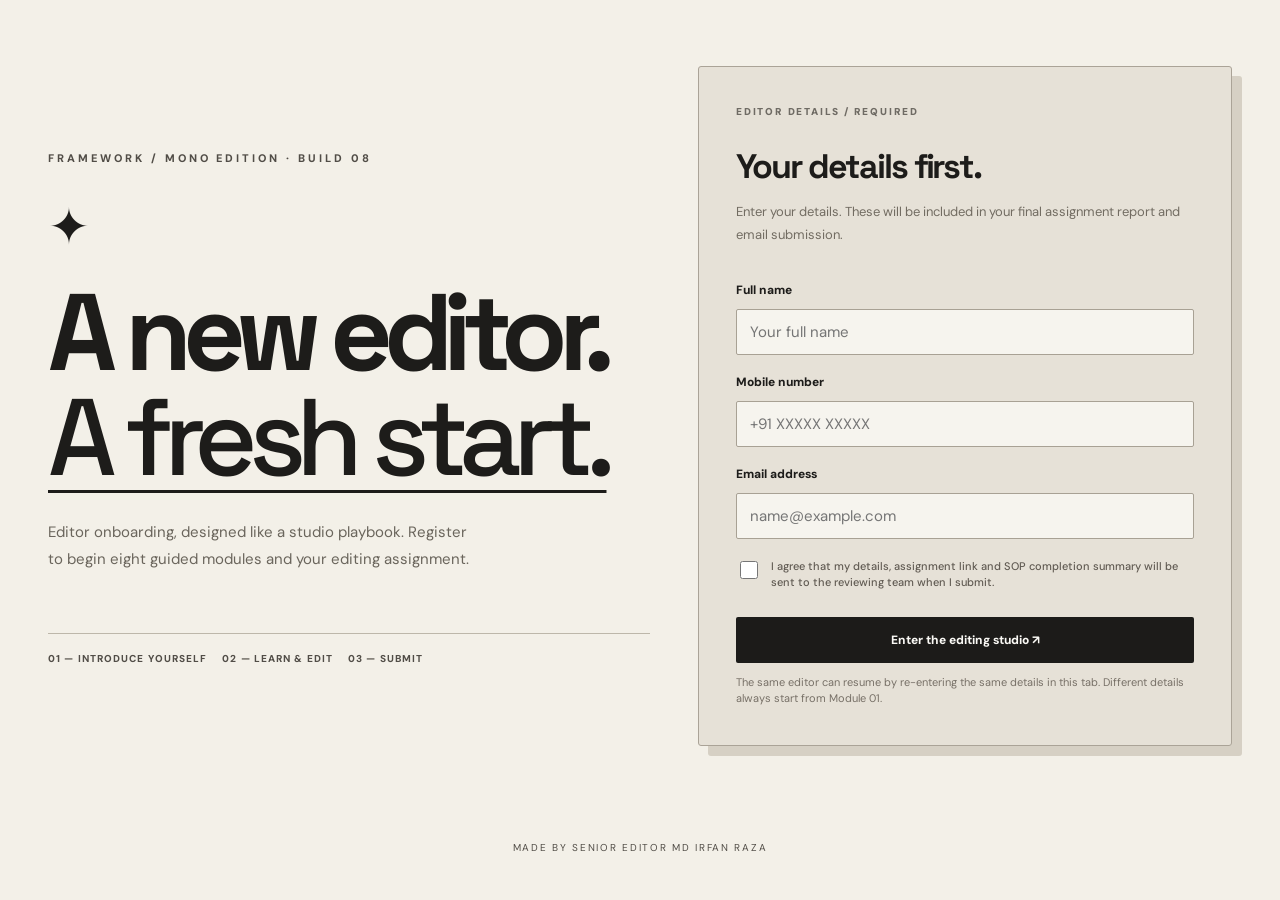
==== commit fcd5cf0a: "Add files via upload" ====
--- a/index.html
+++ b/index.html
@@ -3,7 +3,7 @@
 <meta charset="utf-8"><meta name="viewport" content="width=device-width, initial-scale=1">
 <meta name="theme-color" content="#F3F0E8">
 <meta name="description" content="FRAMEWORK Mono Edition – individual video editor onboarding and SOP training">
-<meta name="sop-build" content="2026-11-14-v7-rawfiles-lastsubmission">
+<meta name="sop-build" content="2026-11-14-v8-format-folders-mixer-after-checklist">
 <title>FRAMEWORK Mono Studio · Editor Onboarding · v7</title>
 <link rel="preconnect" href="https://fonts.googleapis.com">
 <link rel="preconnect" href="https://fonts.gstatic.com" crossorigin>
@@ -481,7 +481,7 @@
   const MAIL_ENDPOINT = (window.SOP_CONFIG?.submissionEndpoint || '').trim();
   function clearEditorSession(){safeStore.removeItem(LS_KEY);safeStore.removeItem(PROFILE_KEY);savedEditorProfile=null;editorProfile=null;state=initState();location.hash='#/overview';render(true);}
   function emailReady(){return MAIL_ENDPOINT.startsWith('https://') && !MAIL_ENDPOINT.includes('REPLACE_');}
-  function profileGate(){return `<main class="registration-shell"><section class="registration-head"><span class="registration-kicker">FRAMEWORK / MONO EDITION · BUILD 07</span><div class="registration-cat" aria-hidden="true">✦</div><h1>A new editor.<br><em>A fresh start.</em></h1><p>Editor onboarding, designed like a studio playbook. Register to begin eight guided modules and your editing assignment.</p><div class="registration-rule"><span>01 — INTRODUCE YOURSELF</span><span>02 — LEARN & EDIT</span><span>03 — SUBMIT</span></div></section><form id="editor-registration" class="registration-card"><div class="section-label">EDITOR DETAILS / REQUIRED</div><h2>Your details first.</h2><p>Enter your details. These will be included in your final assignment report and email submission.</p><label for="reg-name">Full name</label><input required id="reg-name" name="name" type="text" minlength="2" maxlength="100" placeholder="Your full name" autocomplete="name"><label for="reg-phone">Mobile number</label><input required id="reg-phone" name="phone" type="tel" minlength="7" maxlength="20" pattern="[+0-9 ()-]{7,20}" placeholder="+91 XXXXX XXXXX" autocomplete="tel"><label for="reg-email">Email address</label><input required id="reg-email" name="email" type="email" maxlength="150" placeholder="name@example.com" autocomplete="email"><label class="consent-line"><input type="checkbox" id="reg-consent" required><span>I agree that my details, assignment link and SOP completion summary will be sent to the reviewing team when I submit.</span></label><button type="submit" class="btn">Enter the editing studio ↗</button><small>The same editor can resume by re-entering the same details in this tab. Different details always start from Module 01.</small></form><footer class="registration-footer">MADE BY SENIOR EDITOR MD IRFAN RAZA</footer></main>`;}
+  function profileGate(){return `<main class="registration-shell"><section class="registration-head"><span class="registration-kicker">FRAMEWORK / MONO EDITION · BUILD 08</span><div class="registration-cat" aria-hidden="true">✦</div><h1>A new editor.<br><em>A fresh start.</em></h1><p>Editor onboarding, designed like a studio playbook. Register to begin eight guided modules and your editing assignment.</p><div class="registration-rule"><span>01 — INTRODUCE YOURSELF</span><span>02 — LEARN & EDIT</span><span>03 — SUBMIT</span></div></section><form id="editor-registration" class="registration-card"><div class="section-label">EDITOR DETAILS / REQUIRED</div><h2>Your details first.</h2><p>Enter your details. These will be included in your final assignment report and email submission.</p><label for="reg-name">Full name</label><input required id="reg-name" name="name" type="text" minlength="2" maxlength="100" placeholder="Your full name" autocomplete="name"><label for="reg-phone">Mobile number</label><input required id="reg-phone" name="phone" type="tel" minlength="7" maxlength="20" pattern="[+0-9 ()-]{7,20}" placeholder="+91 XXXXX XXXXX" autocomplete="tel"><label for="reg-email">Email address</label><input required id="reg-email" name="email" type="email" maxlength="150" placeholder="name@example.com" autocomplete="email"><label class="consent-line"><input type="checkbox" id="reg-consent" required><span>I agree that my details, assignment link and SOP completion summary will be sent to the reviewing team when I submit.</span></label><button type="submit" class="btn">Enter the editing studio ↗</button><small>The same editor can resume by re-entering the same details in this tab. Different details always start from Module 01.</small></form><footer class="registration-footer">MADE BY SENIOR EDITOR MD IRFAN RAZA</footer></main>`;}
   function save(){try{safeStore.setItem(LS_KEY,JSON.stringify(state))}catch(err){toast('Could not save to this browser. Please export your backup.')}}
   function toast(msg){toastEl.textContent=msg;toastEl.classList.add('show');clearTimeout(toastTimer);toastTimer=setTimeout(()=>toastEl.classList.remove('show'),2800)}
   function prog(fmt,id){if(!state.progress[fmt][id])state.progress[fmt][id]={tasks:D.common.find(x=>x.id===id).tasks.map(()=>false),quizAnswers:D.common.find(x=>x.id===id).quizzes.map(()=>null),quizPassed:false,selected:null};return state.progress[fmt][id]}
@@ -504,9 +504,11 @@
     const label=locked?`Locked · Finish Module ${requirement?.number||'01'} first`:completed?'✓ Completed':(prog(fmt,m.id).quizAnswers||[]).every((choice,i)=>choice===m.quizzes[i].correct)?'Finish remaining tasks':'Start module';
     return `<button type="button" data-action="open-module" data-format="${fmt}" data-module="${m.id}" class="module-card tone-${m.theme} ${completed&&!locked?'complete':''} ${locked?'module-locked':''}" aria-label="${locked?'Locked':'Open'} module ${i+1}: ${esc(m.title)}" ${locked?`disabled title="Complete Module ${requirement?.number||'01'} to unlock"`:''}><span class="num">MODULE ${m.number}</span><span class="module-icon" aria-hidden="true">${locked?'🔒':m.icon}</span><h3>${esc(m.title)}</h3><p>${esc(m.subtitle)}</p><span class="card-bottom"><span class="status ${completed&&!locked?'complete':''}">${label}</span><span class="card-arrow">${locked?'🔒':'↗'}</span></span>${completed&&!locked?'<span class="ribbon">DONE</span>':''}</button>`;
   }).join('')}
-  const ASSIGNMENT_RAW_FILES = 'https://drive.google.com/drive/folders/1egBN0TJipvxXzDK7aiCJ3d6Hx7l7pkxL?usp=sharing';
+  const ASSIGNMENT_RAW_FILES = Object.freeze({short:'https://drive.google.com/drive/folders/1egBN0TJipvxXzDK7aiCJ3d6Hx7l7pkxL?usp=sharing', long:'https://drive.google.com/drive/folders/168yjZdHgiXRlrUcnsguGLLtfbEAxaGMG?usp=sharing'});
   function rawFootageBanner(label='STEP 01 / BEFORE YOU EDIT') {
-    return `<section class="raw-footage-banner" aria-label="Download editing assignment files"><div class="raw-footage-copy"><div class="section-label">${esc(label)}</div><h2>Get your raw footage first.</h2><p>The folder contains <strong>multiple reels</strong>. Choose one reel, download its footage to your computer and use it for your editing assignment.</p></div><a class="raw-footage-cta" href="${ASSIGNMENT_RAW_FILES}" target="_blank" rel="noopener noreferrer" aria-label="Open Google Drive raw footage folder to choose and download a reel"><span aria-hidden="true">↗</span><span>Open raw files &amp; download</span></a></section>`;
+    const fmt=state.activeFormat, source=ASSIGNMENT_RAW_FILES[fmt], short=fmt==='short';
+    const blurb=short ? 'This Short Format folder contains multiple reels. Choose the reel you want to edit and download its footage before starting.' : 'Download the Long Format assignment footage from its dedicated folder before starting your edit.';
+    return `<section class="raw-footage-banner" aria-label="Download ${esc(fmtName(fmt))} editing assignment files"><div class="raw-footage-copy"><div class="section-label">${esc(label)} · ${esc(fmtName(fmt))}</div><h2>Get your ${short?'Short':'Long'} Format raw footage first.</h2><p>${blurb}</p></div><a class="raw-footage-cta" href="${source}" target="_blank" rel="noopener noreferrer" aria-label="Open ${esc(fmtName(fmt))} Google Drive assignment raw footage"><span aria-hidden="true">↗</span><span>Download ${short?'Short':'Long'} Format raw files</span></a></section>`;
   }
   function overview(){const f=state.activeFormat,settings=state.settings[f];let overall=Math.round((count('short')+count('long'))/16*100);return pageHtml(`${rawFootageBanner()}<section class="hero"><div class="hero-content"><div class="hero-kicker">VIDEO EDITOR ONBOARDING · ${D.formats[f].tag}</div><h1>THE EDITOR’S<br/><span class="grad-word">PLAYBOOK</span><span class="green-word">.</span></h1><p>${esc(D.formats[f].heroNote)} Eight guided modules, real SOP checklists, instant quizzes and a final delivery review.</p><div class="hero-actions"><button class="btn" data-action="open-module" data-format="${f}" data-module="${nextId(f)}">${count(f)===0?'Start onboarding':'Continue learning'} <span>↗</span></button><a class="btn secondary" href="#/settings">⚙ Original screenshots</a></div>${formatSelector()}</div><div class="hero-floating"><div class="eyebrow">YOUR PROGRESS</div><div class="big-num">${count(f)}<span style="color:#adbbc2"> / 8</span></div><div class="floating-sub">modules completed · ${esc(fmtName(f))}</div><div style="margin-top:14px" class="progress-track"><div class="progress-bar" style="width:${percent(f)}%"></div></div></div></section><div class="metrics-row"><div class="metric"><div class="metric-name">Format</div><div class="metric-value">${esc(settings.ratio)}</div><div class="metric-note">${esc(D.formats[f].tag)} workflow</div></div><div class="metric"><div class="metric-name">Video target</div><div class="metric-value" style="font-size:24px">${esc(settings.duration)}</div><div class="metric-note">From your original reference</div></div><div class="metric"><div class="metric-name">Total journey</div><div class="metric-value">${overall}%</div><div class="metric-note">Across both formats</div></div></div><section aria-labelledby="modules-title"><div class="page-heading"><div><div class="eyebrow">EIGHT MODULES · PERSONALIZED SOP</div><h2 id="modules-title">THE EIGHT <span class="green-word">MODULES</span></h2><p>Finish each checklist and all quiz questions to unlock the next module. Quiz difficulty increases as you progress.</p></div><span class="tagline">${percent(f)}% complete · ${esc(fmtName(f))}</span></div><div class="modules-grid">${moduleCards(f)}</div></section><div class="info-strip"><div><strong>All eight modules complete?</strong><p>Run your final quality checklist, paste a review link and export a shareable delivery report.</p></div><a href="#/final" class="btn dark">Go to Final Edit ↗</a></div><div class="overview-bottom"><div class="insight"><div class="smallcaps">YOUR FORMAT</div><h3 style="margin-top:10px">${esc(fmtName(f))} settings</h3><div class="summary-row"><span>Resolution</span><strong>${esc(settings.resolution)}</strong></div><div class="summary-row"><span>Frame rate</span><strong>${esc(settings.fps)} fps</strong></div><div class="summary-row"><span>Hook target</span><strong>${esc(settings.hook)}</strong></div><div class="summary-row"><span>Visual rhythm</span><strong>${esc(settings.visual)}</strong></div><a class="workbench-link" href="#/settings" style="display:inline-block;margin-top:17px">View original screenshots →</a></div><div class="insight"><div class="smallcaps">CREATIVE STANDARDS</div><h3 style="margin-top:10px">The rules we work by</h3><p>From your uploaded Video Editing SOP. Creative judgment matters more than rigid timing.</p><div class="rule-tags"><span class="rule-tag">Story before effects</span><span class="rule-tag">No recycled B-roll</span><span class="rule-tag">Natural color</span><span class="rule-tag">Clear voice</span><span class="rule-tag">Purposeful visuals</span><span class="rule-tag">Full export review</span></div></div></div>`,'overview')}
   function welcomeResources(fmt){return `<section class="panel resources-panel"><div class="section-label">PROJECT FOLDER STRUCTURE</div><h2>Organize every editing project like this</h2>
@@ -525,8 +527,8 @@
         <div class="tree-row depth1" role="treeitem"><span>📁</span> 07_Script_Notes <small>Brief / transcript</small></div>
       </div><p class="resource-note">Folder names are a suggested visual organization; use the required SF_ / LF_ filename convention for draft and final exports.</p>
       </section><section class="panel resources-panel"><div class="section-label">PRACTICAL ASSIGNMENT</div><h2>Choose one reel to edit</h2>
-      <p>The assignment's raw-files folder contains <strong>multiple reels</strong>. Choose the reel you want to edit, then follow the modules from planning to final export.</p>
-      <a class="resource-button" href="https://drive.google.com/drive/folders/1egBN0TJipvxXzDK7aiCJ3d6Hx7l7pkxL?usp=sharing" target="_blank" rel="noopener noreferrer">📁 Open assignment raw files ↗</a></section>`}
+      <p>${fmt==='short'?'The Short Format folder contains <strong>multiple reels</strong>. Choose one reel to edit.':'Open the dedicated Long Format assignment folder and download your source footage.'} Then follow the modules from planning to final export.</p>
+      <a class="resource-button" href="${ASSIGNMENT_RAW_FILES[fmt]}" target="_blank" rel="noopener noreferrer">📁 Open ${fmt==='short'?'Short':'Long'} Format raw files ↗</a></section>`}
   function audioResources(){return `<section class="panel resources-panel"><div class="section-label">TEAM AUDIO PRESET</div><h2>Approved audio preset</h2><p>Use the shared reference preset for your audio workflow, then verify the Audio Track Mixer effects in Premiere Pro before export.</p><a class="resource-button" href="https://drive.google.com/file/d/1P1t1-sIoFl6C9_dsH9EWSV-NAiEAm8NR/view?usp=sharing" target="_blank" rel="noopener noreferrer">🔊 Open audio preset on Google Drive ↗</a></section>`}
   function lesson(fmt,id){const m=D.common.find(x=>x.id===id);if(!m)return notFound();const p=prog(fmt,m.id),overlay=D.overlays[fmt][id],passed=done(fmt,m),idx=D.common.indexOf(m),prev=D.common[idx-1],next=D.common[idx+1];return pageHtml(`<div class="lesson-layout"><aside class="sidebar" aria-label="Course modules"><div class="sidebar-kicker">MODULES · ${esc(fmtName(fmt))}</div>${D.common.map(x=>{const locked=!unlocked(fmt,x.id),req=requiredPrevious(fmt,x.id);return `<button type="button" class="step-link ${m.id===x.id?'active':''} ${locked?'is-locked':''}" data-action="open-module" data-format="${fmt}" data-module="${x.id}" ${locked?`disabled title="Finish Module ${req?.number||'01'} first"`:''} aria-label="${locked?'Locked ':'Module '}${x.number} ${esc(x.title)}"><span class="step-id">${x.number}</span><span class="step-title">${esc(x.title)}</span>${locked?'<span class="lock-icon" aria-hidden="true">🔒</span>':done(fmt,x)?'<span class="done">✓</span>':''}</button>`}).join('')}<div class="side-divider"></div><div class="side-mini"><strong>${count(fmt)}/8 complete</strong> · Progress is kept only for this editor session.</div><div class="side-progress"><span style="width:${percent(fmt)}%"></span></div></aside><article class="lesson-main"><div class="lesson-top"><a class="backlink" href="#/overview">← All modules</a><span class="dim">${esc(fmtName(fmt))} · ${idx+1} of 8</span></div><header class="lesson-header"><div class="lesson-count">MODULE ${m.number} / 08</div><h1>${esc(m.title)}</h1><p>${esc(m.subtitle)} This module follows the team SOP with ${esc(fmtName(fmt).toLowerCase())} guidance.</p></header><div class="panel focus-panel"><div class="section-label">${D.formats[fmt].tag} · ${esc(state.settings[fmt].ratio)}</div><h2>${esc(fmtName(fmt))} focus</h2><p>${esc(overlay.focus)}</p><ul>${overlay.tips.map(x=>`<li>${esc(x)}</li>`).join('')}</ul></div>${m.lessons.map((l,i)=>`<section class="panel"><div class="section-label">LESSON ${m.number}.${i+1}</div><h2>${esc(l.title)}</h2><p>${esc(l.body)}</p><ul>${l.points.map(x=>`<li>${esc(x)}</li>`).join('')}</ul></section>`).join('')}${id==='setup'?welcomeResources(fmt):''}${id==='audio'?audioResources():''}${id==='setup'?originalScreenshot(fmt):id==='delivery'?`${originalScreenshot(fmt)}${originalScreenshot('mixer')}`:''}<div class="two-panels"><section class="panel dos"><div class="section-label" style="color:#3d965a">DO THIS</div><ul>${m.dos.map(x=>`<li>${esc(x)}</li>`).join('')}</ul></section><section class="panel donts"><div class="section-label" style="color:#c86b60">AVOID THIS</div><ul>${m.donts.map(x=>`<li>${esc(x)}</li>`).join('')}</ul></section></div><section class="task-card"><div class="task-heading"><div><div class="section-label">PRACTICAL CHECKLIST</div><h2>Mark each step done</h2></div><span class="status">${p.tasks.filter(Boolean).length} / ${m.tasks.length} tasks</span></div>${m.tasks.map((task,i)=>`<label class="task-row"><input type="checkbox" data-action="task" data-format="${fmt}" data-module="${id}" data-index="${i}" ${p.tasks[i]?'checked':''} /><span>${esc(task)}</span></label>`).join('')}</section><section class="quiz"><div class="section-label">KNOWLEDGE CHECK · ${m.quizzes.length} ${m.quizzes.length===1?'QUESTION':'QUESTIONS'}</div><h2>Check your understanding</h2><p class="quiz-intro">Answer every question correctly before the next module unlocks.</p><div class="quiz-counter">${m.quizzes.filter((q,i)=>p.quizAnswers?.[i]===q.correct).length} / ${m.quizzes.length} correct</div>${m.quizzes.map((q,qi)=>{const selection=p.quizAnswers?.[qi];const correct=selection===q.correct;return `<div class="question-block"><div class="question-number">QUESTION ${qi+1} / ${m.quizzes.length}</div><div class="quiz-question">${esc(q.q)}</div>${q.a.map((x,i)=>`<button type="button" class="answer ${selection===i?(correct?'correct':'wrong'):''}" data-action="quiz" data-format="${fmt}" data-module="${id}" data-question="${qi}" data-choice="${i}" ${correct?'disabled':''}><span class="letter">${String.fromCharCode(65+i)}</span><span>${esc(x)}</span>${selection===i?'<span style="margin-left:auto">'+(correct?'✓':'×')+'</span>':''}</button>`).join('')}${correct?`<div class="quiz-feedback good">✓ Correct. ${esc(q.why)}</div>`:selection!==null&&selection!==undefined?`<div class="quiz-feedback bad">Try again — review the lesson if needed.</div>`:''}</div>`}).join('')}</section>${passed?'<div class="complete-banner completion-confetti"><span class="star">✦</span><span>Module completed! Your checklist and all questions are finished.</span></div>':`<div class="notice" style="margin-top:15px">To complete this module: check all ${m.tasks.length} tasks and answer all ${m.quizzes.length} questions correctly.</div>`}<div class="lesson-ctas">${prev?`<button class="btn secondary" data-action="open-module" data-format="${fmt}" data-module="${prev.id}">← Previous module</button>`:'<a class="btn secondary" href="#/overview">← Overview</a>'}${next?`<button class="btn dark" data-action="open-module" data-format="${fmt}" data-module="${next.id}" ${passed?'':'disabled title="Finish all tasks and pass the quiz to unlock"'}>${passed?'Next module →':'🔒 Next module locked'}</button>`:`<a class="btn dark ${passed?'':'disabled-link'}" ${passed?'href="#/final"':'aria-disabled="true"'}>Continue to Final Edit →</a>`}</div><div class="callout-bottom">Source: your uploaded <a class="simple-link" href="./reference/Video_Editing_SOP.html" target="_blank" rel="noopener noreferrer">Video Editing SOP ↗</a>. This learning interface organizes those standards into practical tasks and quiz steps. Check the full SOP for additional details.</div></article></div>`,'overview')}
   function originalScreenshot(type){
@@ -614,7 +616,7 @@
   function mixerReady(fmt){const f=state.final[fmt];return f.mixerSource.trim().length>0 && D.mixerChecks.every((_,i)=>f.mixerChecks[i]===true)}
   function validLink(url){try{const u=new URL(url);return (u.protocol==='https:' || u.protocol==='http:') && u.hostname.includes('.') }catch{return false}}
   function canSubmit(fmt){return count(fmt)===8&&mixerReady(fmt)&&allChecks(fmt)&&validLink(state.final[fmt].url)&&state.final[fmt].project.trim().length>0}
-  function finalPage(){const fmt=state.activeFormat, f=state.final[fmt],settings=state.settings[fmt],list=D.finalChecks[fmt],checked=list.filter((_,i)=>f.checks[i]).length,completeCount=count(fmt),ready=canSubmit(fmt);return pageHtml(`${rawFootageBanner('ASSIGNMENT RESOURCES / DOWNLOAD')}<section class="page-intro"><div class="eyebrow">DELIVERY GATE · ${esc(fmtName(fmt).toUpperCase())}</div><h1>Your final <span class="grad-word">edit.</span></h1><p>Before delivery, finish all eight modules, review the rendered video and complete the checklist. Generate a report for your producer or reviewer.</p>${formatSelector()}</section><div class="final-banner"><div class="smallcaps">COURSE COMPLETION</div><h2 style="margin:9px 0">${completeCount} of 8 modules complete</h2><p>${completeCount===8?'Great — the training gate is complete. Finish the self-checklist and link below.':'Complete your remaining modules before you can mark this delivery ready.'}</p><div class="progress-track" style="margin-top:18px"><div class="progress-bar" style="width:${percent(fmt)}%"></div></div></div><section class="mixer-gate" aria-labelledby="mixer-title"><div class="mixer-gate-header"><span class="mixer-gate-step">STEP BEFORE EXPORT</span><span class="mixer-gate-count">${D.mixerChecks.filter((_,i)=>f.mixerChecks[i]).length}/${D.mixerChecks.length} complete</span></div><h2 id="mixer-title">Copy the approved Audio Track Mixer first</h2><p class="mixer-intro">Editing complete → copy the previous project's mixer effects into the current delivery sequence → verify by listening → only then export. This step is mandatory for ${esc(fmtName(fmt))}.</p><div class="mixer-procedure"><div><b>01</b><span>Open / import the approved old .prproj and choose its reference sequence.</span></div><div><b>02</b><span>Window → Audio Track Mixer → Show/Hide Effects and Sends. Identify source track and Mix/Master racks.</span></div><div><b>03</b><span>Right-click the old effects rack → <strong>Copy Track Effects</strong>; switch to the new sequence, right-click the matching rack → <strong>Paste Track Effects</strong>.</span></div><div><b>04</b><span>Check effect chain, settings, faders/routing and audio meters. Save the current project before export.</span></div></div>${originalScreenshot('mixer')}<p class="final-preset-resource">Team audio preset: <a class="simple-link" href="https://drive.google.com/file/d/1P1t1-sIoFl6C9_dsH9EWSV-NAiEAm8NR/view?usp=sharing" target="_blank" rel="noopener noreferrer">Open approved preset on Google Drive ↗</a></p><div class="mixer-warning">⚠ Pasting a rack may replace its existing effects. Back up the target sequence first. Effects-rack copying does not guarantee the same fader, pan or routing values; verify those separately.</div><div class="mixer-input"><label class="edit-line" for="mixer-source">Approved old / reference project name *</label><input class="field" id="mixer-source" data-final="mixerSource" value="${esc(f.mixerSource)}" placeholder="e.g. Previous_Approved_Edit.prproj" maxlength="200"/></div><div class="mixer-checks">${D.mixerChecks.map((x,i)=>`<label class="check-row ${f.mixerChecks[i]?'checked':''}"><input type="checkbox" data-action="mixer-check" data-index="${i}" ${f.mixerChecks[i]?'checked':''}/><span>${esc(x)}</span></label>`).join('')}</div><p class="mixer-source-note"><a href="https://helpx.adobe.com/premiere/desktop/add-audio-effects/apply-audio-effects/copy-and-move-effects-in-audio-track-mixer.html" target="_blank" rel="noopener noreferrer">Official Adobe: copy and move track effects ↗</a> · This website is a checklist; it does not modify Premiere project files.</p></section><div class="final-stack"><section class="check-panel" id="final-checklist"><div class="section-label">SELF CHECKLIST</div><h2>Review the exported video</h2><p style="font-size:12px;color:#8997a1">After you have applied the mixer effects and exported, tick only after verifying the real MP4, not just the timeline.</p><div class="final-progress">${checked} / ${list.length} checks complete</div><div style="margin-top:15px">${list.map((x,i)=>`<label class="check-row ${f.checks[i]?'checked':''}"><input type="checkbox" data-action="final-check" data-index="${i}" ${f.checks[i]?'checked':''}/><span>${esc(x)}</span></label>`).join('')}</div></section><section class="submission-panel" id="assignment-submission"><div class="section-label">DELIVERY DETAILS</div><h2>Prepare your submission</h2><div class="editor-summary"><strong>Editor:</strong> ${esc(editorProfile?.name||'')} · ${esc(editorProfile?.phone||'')} · ${esc(editorProfile?.email||'')}</div><p style="color:#83939c;font-size:12px">Submit your assignment link and notes. Your registered name, phone and email are attached automatically.</p><div class="form-block"><label class="edit-line" for="project">Project / video title *</label><input id="project" class="field" data-final="project" value="${esc(f.project)}" placeholder="e.g. Street Food Documentary" maxlength="200"/></div><div class="file-naming-note"><strong>Export filename:</strong> ${fmt==='short'?'SF_&lt;video name&gt;_1st draft.mp4 / SF_&lt;video name&gt;_Final.mp4':'LF_&lt;video name&gt;_1st draft.mp4 / LF_&lt;video name&gt;_Final.mp4'}</div><div class="form-block"><label class="edit-line" for="review-url">Review video link *</label><input id="review-url" class="field" data-final="url" type="url" value="${esc(f.url)}" placeholder="https://drive.google.com/…" maxlength="2000"/><div class="field-help">Paste a Drive, Frame.io, YouTube (unlisted) or other reviewable link. Set permissions appropriately.</div></div><div class="form-block"><label class="edit-line" for="reviewer">Reviewer / recipient (optional)</label><input id="reviewer" class="field" data-final="reviewer" value="${esc(f.reviewer)}" placeholder="Producer / team lead" maxlength="200"/></div><div class="form-block"><label class="edit-line" for="notes">Notes / revision history</label><textarea id="notes" class="field" data-final="notes" maxlength="3000" placeholder="Version, unresolved changes, sources, important timestamps…">${esc(f.notes)}</textarea></div><div class="summary-row"><span>Export target</span><strong>${esc(settings.resolution)}</strong></div><div class="summary-row"><span>Ratio · FPS</span><strong>${esc(settings.ratio)} · ${esc(settings.fps)} fps</strong></div><div class="summary-row"><span>Container</span><strong>${esc(settings.exportFormat)} · ${esc(settings.audioCodec)}</strong></div><div class="summary-row"><span>Export bitrate</span><strong>${esc(settings.bitrate)} / ${esc(settings.maxBitrate)} max</strong></div>${f.submitted?`<div class="locked-note saved">✓ Assignment email sent on ${esc(f.submitTime)}. Download your report to finish and reset this editor session.</div>`:!ready?`<div class="locked-note">${completeCount<8?`${8-completeCount} module(s) still need completion. `:''}${!mixerReady(fmt)?'Complete the Audio Track Mixer transfer gate and enter the source project. ':''}${!allChecks(fmt)?`${list.length-checked} checklist item(s) unchecked. `:''}${!f.project.trim()?'Add the video title. ':''}${!validLink(f.url)?'Add a valid review URL.':''}</div>`:''}<div class="submission-actions"><button class="btn green" data-action="finalize" ${ready&&!f.submitted&&emailReady()?'':'disabled'}>${f.submitted?'✓ Email sent':emailReady()?'Send assignment to reviewer ↗':'Email setup required'}</button>${ready?`<button class="btn secondary" data-action="export-report">↓ Download report & finish session</button>`:'<button class="btn secondary" disabled>↓ Report available after completion</button>'}</div><div class="settings-foot">Email sending requires an admin-configured backend. When configured, the assignment form sends the video link and your onboarding details. If sending is unavailable, you can download a report for manual handoff after completing the course.</div></section></div>`,'final')}
+  function finalPage(){const fmt=state.activeFormat, f=state.final[fmt],settings=state.settings[fmt],list=D.finalChecks[fmt],checked=list.filter((_,i)=>f.checks[i]).length,completeCount=count(fmt),ready=canSubmit(fmt);return pageHtml(`${rawFootageBanner('ASSIGNMENT RESOURCES / DOWNLOAD')}<section class="page-intro"><div class="eyebrow">DELIVERY GATE · ${esc(fmtName(fmt).toUpperCase())}</div><h1>Your final <span class="grad-word">edit.</span></h1><p>Finish all eight modules, review the rendered MP4 with the quality checklist, and verify the required Audio Track Mixer transfer before submitting your assignment.</p>${formatSelector()}</section><div class="final-banner"><div class="smallcaps">COURSE COMPLETION</div><h2 style="margin:9px 0">${completeCount} of 8 modules complete</h2><p>${completeCount===8?'Great — the training gate is complete. Finish the self-checklist and link below.':'Complete your remaining modules before you can mark this delivery ready.'}</p><div class="progress-track" style="margin-top:18px"><div class="progress-bar" style="width:${percent(fmt)}%"></div></div></div><div class="final-stack"><section class="check-panel" id="final-checklist"><div class="section-label">SELF CHECKLIST</div><h2>Review the exported video</h2><p style="font-size:12px;color:#8997a1">After you have applied the mixer effects and exported, tick only after verifying the real MP4, not just the timeline.</p><div class="final-progress">${checked} / ${list.length} checks complete</div><div style="margin-top:15px">${list.map((x,i)=>`<label class="check-row ${f.checks[i]?'checked':''}"><input type="checkbox" data-action="final-check" data-index="${i}" ${f.checks[i]?'checked':''}/><span>${esc(x)}</span></label>`).join('')}</div></section><section class="mixer-gate" aria-labelledby="mixer-title"><div class="mixer-gate-header"><span class="mixer-gate-step">STEP BEFORE EXPORT</span><span class="mixer-gate-count">${D.mixerChecks.filter((_,i)=>f.mixerChecks[i]).length}/${D.mixerChecks.length} complete</span></div><h2 id="mixer-title">Copy the approved Audio Track Mixer first</h2><p class="mixer-intro">Editing complete → copy the previous project's mixer effects into the current delivery sequence → verify by listening → only then export. This step is mandatory for ${esc(fmtName(fmt))}.</p><div class="mixer-procedure"><div><b>01</b><span>Open / import the approved old .prproj and choose its reference sequence.</span></div><div><b>02</b><span>Window → Audio Track Mixer → Show/Hide Effects and Sends. Identify source track and Mix/Master racks.</span></div><div><b>03</b><span>Right-click the old effects rack → <strong>Copy Track Effects</strong>; switch to the new sequence, right-click the matching rack → <strong>Paste Track Effects</strong>.</span></div><div><b>04</b><span>Check effect chain, settings, faders/routing and audio meters. Save the current project before export.</span></div></div>${originalScreenshot('mixer')}<p class="final-preset-resource">Team audio preset: <a class="simple-link" href="https://drive.google.com/file/d/1P1t1-sIoFl6C9_dsH9EWSV-NAiEAm8NR/view?usp=sharing" target="_blank" rel="noopener noreferrer">Open approved preset on Google Drive ↗</a></p><div class="mixer-warning">⚠ Pasting a rack may replace its existing effects. Back up the target sequence first. Effects-rack copying does not guarantee the same fader, pan or routing values; verify those separately.</div><div class="mixer-input"><label class="edit-line" for="mixer-source">Approved old / reference project name *</label><input class="field" id="mixer-source" data-final="mixerSource" value="${esc(f.mixerSource)}" placeholder="e.g. Previous_Approved_Edit.prproj" maxlength="200"/></div><div class="mixer-checks">${D.mixerChecks.map((x,i)=>`<label class="check-row ${f.mixerChecks[i]?'checked':''}"><input type="checkbox" data-action="mixer-check" data-index="${i}" ${f.mixerChecks[i]?'checked':''}/><span>${esc(x)}</span></label>`).join('')}</div><p class="mixer-source-note"><a href="https://helpx.adobe.com/premiere/desktop/add-audio-effects/apply-audio-effects/copy-and-move-effects-in-audio-track-mixer.html" target="_blank" rel="noopener noreferrer">Official Adobe: copy and move track effects ↗</a> · This website is a checklist; it does not modify Premiere project files.</p></section><section class="submission-panel" id="assignment-submission"><div class="section-label">DELIVERY DETAILS</div><h2>Prepare your submission</h2><div class="editor-summary"><strong>Editor:</strong> ${esc(editorProfile?.name||'')} · ${esc(editorProfile?.phone||'')} · ${esc(editorProfile?.email||'')}</div><p style="color:#83939c;font-size:12px">Submit your assignment link and notes. Your registered name, phone and email are attached automatically.</p><div class="form-block"><label class="edit-line" for="project">Project / video title *</label><input id="project" class="field" data-final="project" value="${esc(f.project)}" placeholder="e.g. Street Food Documentary" maxlength="200"/></div><div class="file-naming-note"><strong>Export filename:</strong> ${fmt==='short'?'SF_&lt;video name&gt;_1st draft.mp4 / SF_&lt;video name&gt;_Final.mp4':'LF_&lt;video name&gt;_1st draft.mp4 / LF_&lt;video name&gt;_Final.mp4'}</div><div class="form-block"><label class="edit-line" for="review-url">Review video link *</label><input id="review-url" class="field" data-final="url" type="url" value="${esc(f.url)}" placeholder="https://drive.google.com/…" maxlength="2000"/><div class="field-help">Paste a Drive, Frame.io, YouTube (unlisted) or other reviewable link. Set permissions appropriately.</div></div><div class="form-block"><label class="edit-line" for="reviewer">Reviewer / recipient (optional)</label><input id="reviewer" class="field" data-final="reviewer" value="${esc(f.reviewer)}" placeholder="Producer / team lead" maxlength="200"/></div><div class="form-block"><label class="edit-line" for="notes">Notes / revision history</label><textarea id="notes" class="field" data-final="notes" maxlength="3000" placeholder="Version, unresolved changes, sources, important timestamps…">${esc(f.notes)}</textarea></div><div class="summary-row"><span>Export target</span><strong>${esc(settings.resolution)}</strong></div><div class="summary-row"><span>Ratio · FPS</span><strong>${esc(settings.ratio)} · ${esc(settings.fps)} fps</strong></div><div class="summary-row"><span>Container</span><strong>${esc(settings.exportFormat)} · ${esc(settings.audioCodec)}</strong></div><div class="summary-row"><span>Export bitrate</span><strong>${esc(settings.bitrate)} / ${esc(settings.maxBitrate)} max</strong></div>${f.submitted?`<div class="locked-note saved">✓ Assignment email sent on ${esc(f.submitTime)}. Download your report to finish and reset this editor session.</div>`:!ready?`<div class="locked-note">${completeCount<8?`${8-completeCount} module(s) still need completion. `:''}${!mixerReady(fmt)?'Complete the Audio Track Mixer transfer gate and enter the source project. ':''}${!allChecks(fmt)?`${list.length-checked} checklist item(s) unchecked. `:''}${!f.project.trim()?'Add the video title. ':''}${!validLink(f.url)?'Add a valid review URL.':''}</div>`:''}<div class="submission-actions"><button class="btn green" data-action="finalize" ${ready&&!f.submitted&&emailReady()?'':'disabled'}>${f.submitted?'✓ Email sent':emailReady()?'Send assignment to reviewer ↗':'Email setup required'}</button>${ready?`<button class="btn secondary" data-action="export-report">↓ Download report & finish session</button>`:'<button class="btn secondary" disabled>↓ Report available after completion</button>'}</div><div class="settings-foot">Email sending requires an admin-configured backend. When configured, the assignment form sends the video link and your onboarding details. If sending is unavailable, you can download a report for manual handoff after completing the course.</div></section></div>`,'final')}
   function lockedModulePage(fmt,id){
     const m=D.common.find(x=>x.id===id),prev=requiredPrevious(fmt,id);
     return pageHtml(`<section class="lock-screen"><div class="lock-large">🔒</div><div class="eyebrow">${esc(fmtName(fmt).toUpperCase())} · SEQUENTIAL LEARNING</div><h1>${esc(m?.title||'Module')} is locked</h1><p>First complete <strong>Module ${prev?.number||'01'} — ${esc(prev?.title||'Welcome & Setup')}</strong>, including all checklist tasks and the correct quiz answer.</p><button class="btn" data-action="open-module" data-format="${fmt}" data-module="${prev?.id||'setup'}">Continue Module ${prev?.number||'01'} →</button><a class="backlink" href="#/overview">← Back to all modules</a></section>`,'overview')
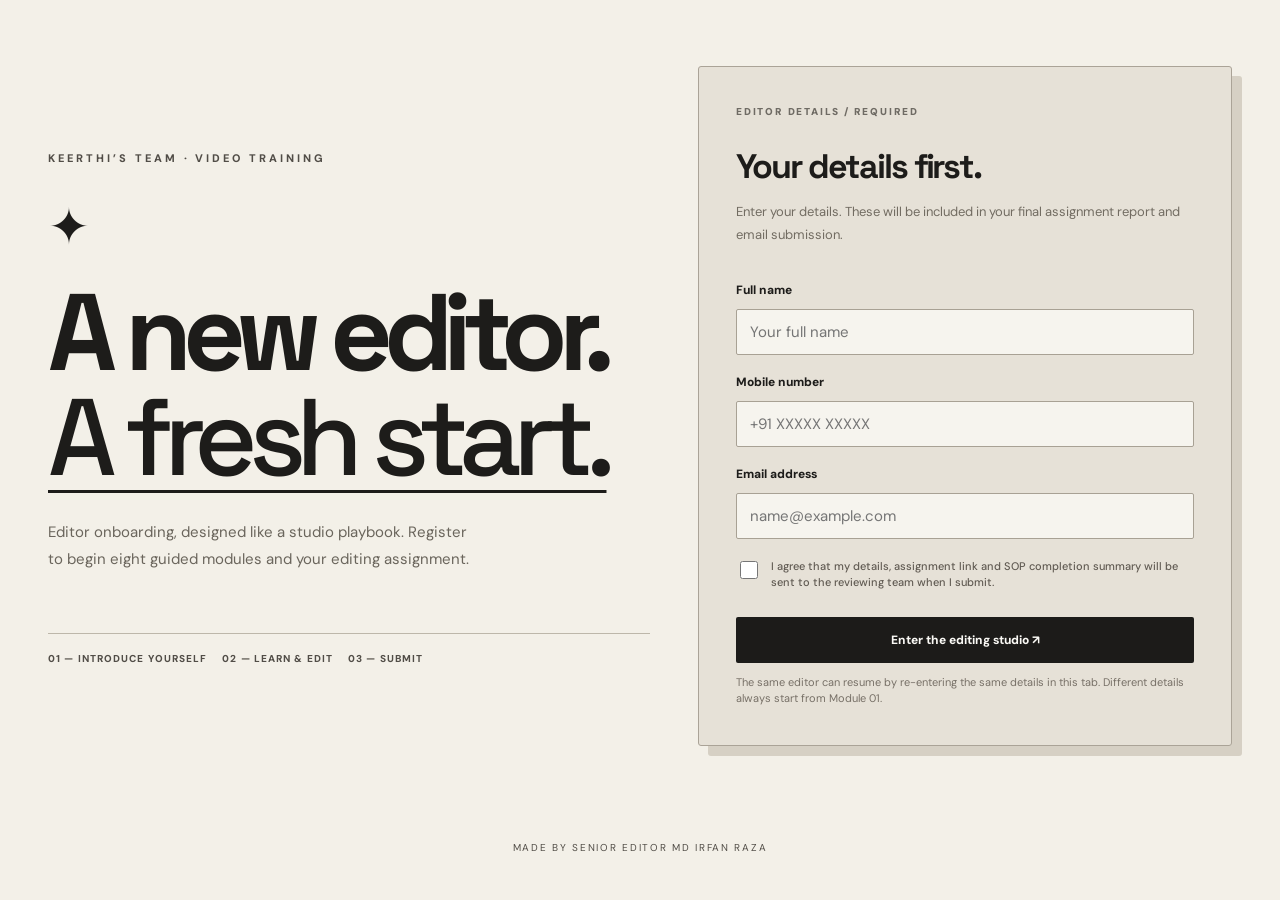
==== commit ec8bd874: "Add files via upload" ====
--- a/index.html
+++ b/index.html
@@ -3,7 +3,7 @@
 <meta charset="utf-8"><meta name="viewport" content="width=device-width, initial-scale=1">
 <meta name="theme-color" content="#F3F0E8">
 <meta name="description" content="FRAMEWORK Mono Edition – individual video editor onboarding and SOP training">
-<meta name="sop-build" content="2026-11-14-v8-format-folders-mixer-after-checklist">
+<meta name="sop-build" content="2026-11-14-v9-video-learning-raw-after-eight">
 <title>FRAMEWORK Mono Studio · Editor Onboarding · v7</title>
 <link rel="preconnect" href="https://fonts.googleapis.com">
 <link rel="preconnect" href="https://fonts.gstatic.com" crossorigin>
@@ -186,6 +186,25 @@
 .reset-everything-section p{font-size:12px;color:#615d56;max-width:690px}
 .reset-everything-section .btn.danger{white-space:nowrap;background:#312b27;color:#fff;border-color:#312b27}
 @media(max-width:700px){.raw-footage-banner,.reset-everything-section{flex-direction:column;align-items:stretch;gap:18px;margin-top:20px;padding:20px}.raw-footage-cta,.reset-everything-section .btn{width:100%}.final-stack .submission-panel{padding:20px}}
+
+
+/* V9: video-first onboarding, accessible responsive playback and locked downloads */
+.video-lesson-panel{margin:26px 0 22px;padding:25px;background:#f9f6ee;border:1px solid #cfc6b6;border-radius:12px;box-shadow:0 9px 25px rgba(33,28,24,.035)}
+.video-heading .section-label{letter-spacing:.14em;font-size:11px;color:#766c5d}
+.video-heading h2{margin:8px 0 7px;font-size:clamp(22px,3vw,33px);letter-spacing:-.04em;color:#25221f}
+.video-heading p{margin:0 0 16px;font-size:13px;line-height:1.6;color:#6d665e;max-width:800px}
+.training-player{display:block;width:100%;height:auto;aspect-ratio:16/9;background:#171717;border:1px solid #282522;border-radius:10px;object-fit:contain;max-height:72vh}
+.video-help{font-size:12px;line-height:1.6;color:#6a6259;margin:13px 0 0}
+.optional-reading{margin:16px 0 23px;border:1px solid #d8d0c3;background:#fffefa;border-radius:12px;overflow:hidden}
+.optional-reading summary{cursor:pointer;padding:18px 21px;font-weight:700;color:#2d2824;list-style:none;display:flex;align-items:center;justify-content:space-between;gap:15px}
+.optional-reading summary::after{content:'+';font-size:24px;font-weight:400}
+.optional-reading[open] summary::after{content:'−'}
+.optional-reading-body{padding:10px 16px 16px;border-top:1px solid #e2d8ca}
+.optional-reading-body .panel{max-width:100%}
+.raw-locked{background:#eae6df!important;border-left-color:#77746b!important}
+.raw-locked .raw-footage-copy p{max-width:760px}
+.raw-disabled,.raw-disabled:hover{pointer-events:none!important;background:#c3bdb2!important;color:#625c53!important;border:1px solid #c0baaf!important;transform:none!important;cursor:not-allowed}
+@media(max-width:700px){.video-lesson-panel{padding:16px;margin:18px 0}.optional-reading-body{padding:10px}.training-player{max-height:none}.video-heading h2{font-size:22px}}
 </style>
 </head><body>
 <div id="app"><main style="min-height:100vh;padding:9vw;background:#f3f0e8;color:#1d1c1a;font:600 18px system-ui">Opening editor registration…</main></div>
@@ -406,7 +425,7 @@
 (() => {
   'use strict';
   const D = window.SOP_DATA;
-  const LS_KEY = 'framework_video_sop_session_2026_11_v7'; // Unique release key: never inherit an older published site's progress.
+  const LS_KEY = 'keerthis_team_sop_training_v9'; // Unique release key: never inherit an older published site's progress.
   const ephemeral = new Map();
   const safeStore = (()=>{try{sessionStorage.setItem('__sop_probe','1');sessionStorage.removeItem('__sop_probe');return sessionStorage}catch{return {getItem:k=>ephemeral.get(k)||null,setItem:(k,v)=>ephemeral.set(k,v),removeItem:k=>ephemeral.delete(k)}}})();
   const app = document.getElementById('app');
@@ -460,7 +479,7 @@
           if(i===0 && legacyPassed)return q.correct; // existing one-question progress preserved
           return null;
         });
-        base.progress[fmt][m.id]={tasks:m.tasks.map((_,i)=>p.tasks?.[i]===true),quizAnswers:answers,quizPassed:m.quizzes.every((q,i)=>answers[i]===q.correct),selected:Number.isInteger(p.selected)?p.selected:null};
+        base.progress[fmt][m.id]={tasks:m.tasks.map((_,i)=>p.tasks?.[i]===true),quizAnswers:answers,quizPassed:m.quizzes.every((q,i)=>answers[i]===q.correct),selected:Number.isInteger(p.selected)?p.selected:null,videoWatched:p.videoWatched===true};
       }
       const f=input.final?.[fmt];if(f && typeof f==='object'){
         base.final[fmt].checks=D.finalChecks[fmt].map((_,i)=>f.checks?.[i]===true);
@@ -473,7 +492,17 @@
   }
   function getState(){try{const str=safeStore.getItem(LS_KEY);return str?normalizeState(JSON.parse(str)):initState()}catch(err){return initState()}}
   let state=getState(), searchQuery='', toastTimer;
-  const PROFILE_KEY='framework_sop_editor_profile_2026_11_v7';
+  const LESSON_VIDEO = Object.freeze({setup:'module-01',pacing:'module-02',hook:'module-03',assets:'module-04',visuals:'module-05',type:'module-06',audio:'module-07',delivery:'module-08'});
+  // Paths are relative to the repository root and work on GitHub project pages.
+  function videoPlayer(file,title,section='lesson',fmt='',moduleId=''){
+    const media = `./media/${file}.mp4`, poster=`./media/${file}.jpg`;
+    const attributes=section==='lesson' ? `data-lesson-video="1" data-format="${fmt}" data-module="${moduleId}"` : 'data-welcome-video="1"';
+    return `<section class="video-lesson-panel" aria-label="${esc(title)} training video"><div class="video-heading"><span class="section-label">${section==='welcome'?'START HERE · WATCH FIRST':'WATCH THE LESSON · THEN COMPLETE THE QUIZ'}</span><h2>${esc(title)}</h2>${section==='welcome'?'<p>Introduction to the team training system. Select your format and finish all eight modules to unlock your raw footage.</p>':`<p>Watch the complete lesson video. The written SOP is optional reference; checklist and quiz remain required to progress.</p>`}</div><video class="training-player" ${attributes} controls playsinline preload="metadata" poster="${poster}" controlsList="nodownload" aria-label="${esc(title)} video"><source src="${media}" type="video/mp4">Your browser cannot play this video. Try a modern browser.</video>${section==='welcome'?'<p class="video-help">Note: Raw assignment files are locked until all 8 modules are completed, even if the introduction describes an earlier workflow.</p>':`<p class="video-help" id="watched-${fmt}-${moduleId}">${prog(fmt,moduleId).videoWatched?'✓ Video completed. You can rewatch anytime.':'◷ Watch the video through to the end to complete this module. Skipping the lesson will not unlock the next module.'}</p>`}</section>`;
+  }
+  function lessonVideo(fmt,id){return videoPlayer(LESSON_VIDEO[id]||'module-01',`${D.common.find(x=>x.id===id)?.title||'Module'} — Video lesson`,'lesson',fmt,id)}
+  function introVideo(){return videoPlayer('welcome',"Welcome to Keerthi’s Team",'welcome')}
+  
+  const PROFILE_KEY='keerthis_team_sop_editor_v9';
   let savedEditorProfile = (()=>{try{return JSON.parse(safeStore.getItem(PROFILE_KEY)||'null')}catch{return null}})();
   // CRITICAL: Registration appears on EVERY fresh page load, even if this tab has older course progress.
   // Re-entering matching details resumes this tab; different details create a brand-new editor workspace.
@@ -481,11 +510,11 @@
   const MAIL_ENDPOINT = (window.SOP_CONFIG?.submissionEndpoint || '').trim();
   function clearEditorSession(){safeStore.removeItem(LS_KEY);safeStore.removeItem(PROFILE_KEY);savedEditorProfile=null;editorProfile=null;state=initState();location.hash='#/overview';render(true);}
   function emailReady(){return MAIL_ENDPOINT.startsWith('https://') && !MAIL_ENDPOINT.includes('REPLACE_');}
-  function profileGate(){return `<main class="registration-shell"><section class="registration-head"><span class="registration-kicker">FRAMEWORK / MONO EDITION · BUILD 08</span><div class="registration-cat" aria-hidden="true">✦</div><h1>A new editor.<br><em>A fresh start.</em></h1><p>Editor onboarding, designed like a studio playbook. Register to begin eight guided modules and your editing assignment.</p><div class="registration-rule"><span>01 — INTRODUCE YOURSELF</span><span>02 — LEARN & EDIT</span><span>03 — SUBMIT</span></div></section><form id="editor-registration" class="registration-card"><div class="section-label">EDITOR DETAILS / REQUIRED</div><h2>Your details first.</h2><p>Enter your details. These will be included in your final assignment report and email submission.</p><label for="reg-name">Full name</label><input required id="reg-name" name="name" type="text" minlength="2" maxlength="100" placeholder="Your full name" autocomplete="name"><label for="reg-phone">Mobile number</label><input required id="reg-phone" name="phone" type="tel" minlength="7" maxlength="20" pattern="[+0-9 ()-]{7,20}" placeholder="+91 XXXXX XXXXX" autocomplete="tel"><label for="reg-email">Email address</label><input required id="reg-email" name="email" type="email" maxlength="150" placeholder="name@example.com" autocomplete="email"><label class="consent-line"><input type="checkbox" id="reg-consent" required><span>I agree that my details, assignment link and SOP completion summary will be sent to the reviewing team when I submit.</span></label><button type="submit" class="btn">Enter the editing studio ↗</button><small>The same editor can resume by re-entering the same details in this tab. Different details always start from Module 01.</small></form><footer class="registration-footer">MADE BY SENIOR EDITOR MD IRFAN RAZA</footer></main>`;}
+  function profileGate(){return `<main class="registration-shell"><section class="registration-head"><span class="registration-kicker">KEERTHI’S TEAM · VIDEO TRAINING</span><div class="registration-cat" aria-hidden="true">✦</div><h1>A new editor.<br><em>A fresh start.</em></h1><p>Editor onboarding, designed like a studio playbook. Register to begin eight guided modules and your editing assignment.</p><div class="registration-rule"><span>01 — INTRODUCE YOURSELF</span><span>02 — LEARN & EDIT</span><span>03 — SUBMIT</span></div></section><form id="editor-registration" class="registration-card"><div class="section-label">EDITOR DETAILS / REQUIRED</div><h2>Your details first.</h2><p>Enter your details. These will be included in your final assignment report and email submission.</p><label for="reg-name">Full name</label><input required id="reg-name" name="name" type="text" minlength="2" maxlength="100" placeholder="Your full name" autocomplete="name"><label for="reg-phone">Mobile number</label><input required id="reg-phone" name="phone" type="tel" minlength="7" maxlength="20" pattern="[+0-9 ()-]{7,20}" placeholder="+91 XXXXX XXXXX" autocomplete="tel"><label for="reg-email">Email address</label><input required id="reg-email" name="email" type="email" maxlength="150" placeholder="name@example.com" autocomplete="email"><label class="consent-line"><input type="checkbox" id="reg-consent" required><span>I agree that my details, assignment link and SOP completion summary will be sent to the reviewing team when I submit.</span></label><button type="submit" class="btn">Enter the editing studio ↗</button><small>The same editor can resume by re-entering the same details in this tab. Different details always start from Module 01.</small></form><footer class="registration-footer">MADE BY SENIOR EDITOR MD IRFAN RAZA</footer></main>`;}
   function save(){try{safeStore.setItem(LS_KEY,JSON.stringify(state))}catch(err){toast('Could not save to this browser. Please export your backup.')}}
   function toast(msg){toastEl.textContent=msg;toastEl.classList.add('show');clearTimeout(toastTimer);toastTimer=setTimeout(()=>toastEl.classList.remove('show'),2800)}
-  function prog(fmt,id){if(!state.progress[fmt][id])state.progress[fmt][id]={tasks:D.common.find(x=>x.id===id).tasks.map(()=>false),quizAnswers:D.common.find(x=>x.id===id).quizzes.map(()=>null),quizPassed:false,selected:null};return state.progress[fmt][id]}
-  function done(fmt,m){const p=prog(fmt,m.id);return m.quizzes.every((q,i)=>p.quizAnswers?.[i]===q.correct) && m.tasks.every((_,i)=>p.tasks[i]===true)}
+  function prog(fmt,id){if(!state.progress[fmt][id])state.progress[fmt][id]={tasks:D.common.find(x=>x.id===id).tasks.map(()=>false),quizAnswers:D.common.find(x=>x.id===id).quizzes.map(()=>null),quizPassed:false,selected:null,videoWatched:false};return state.progress[fmt][id]}
+  function done(fmt,m){const p=prog(fmt,m.id);return p.videoWatched===true && m.quizzes.every((q,i)=>p.quizAnswers?.[i]===q.correct) && m.tasks.every((_,i)=>p.tasks[i]===true)}
   function count(fmt){let n=0;for(const m of D.common){if(!done(fmt,m))break;n++}return n}
   function percent(fmt){return Math.round(count(fmt)/D.common.length*100)}
   function moduleIndex(id){return D.common.findIndex(m=>m.id===id)}
@@ -505,12 +534,12 @@
     return `<button type="button" data-action="open-module" data-format="${fmt}" data-module="${m.id}" class="module-card tone-${m.theme} ${completed&&!locked?'complete':''} ${locked?'module-locked':''}" aria-label="${locked?'Locked':'Open'} module ${i+1}: ${esc(m.title)}" ${locked?`disabled title="Complete Module ${requirement?.number||'01'} to unlock"`:''}><span class="num">MODULE ${m.number}</span><span class="module-icon" aria-hidden="true">${locked?'🔒':m.icon}</span><h3>${esc(m.title)}</h3><p>${esc(m.subtitle)}</p><span class="card-bottom"><span class="status ${completed&&!locked?'complete':''}">${label}</span><span class="card-arrow">${locked?'🔒':'↗'}</span></span>${completed&&!locked?'<span class="ribbon">DONE</span>':''}</button>`;
   }).join('')}
   const ASSIGNMENT_RAW_FILES = Object.freeze({short:'https://drive.google.com/drive/folders/1egBN0TJipvxXzDK7aiCJ3d6Hx7l7pkxL?usp=sharing', long:'https://drive.google.com/drive/folders/168yjZdHgiXRlrUcnsguGLLtfbEAxaGMG?usp=sharing'});
-  function rawFootageBanner(label='STEP 01 / BEFORE YOU EDIT') {
-    const fmt=state.activeFormat, source=ASSIGNMENT_RAW_FILES[fmt], short=fmt==='short';
-    const blurb=short ? 'This Short Format folder contains multiple reels. Choose the reel you want to edit and download its footage before starting.' : 'Download the Long Format assignment footage from its dedicated folder before starting your edit.';
-    return `<section class="raw-footage-banner" aria-label="Download ${esc(fmtName(fmt))} editing assignment files"><div class="raw-footage-copy"><div class="section-label">${esc(label)} · ${esc(fmtName(fmt))}</div><h2>Get your ${short?'Short':'Long'} Format raw footage first.</h2><p>${blurb}</p></div><a class="raw-footage-cta" href="${source}" target="_blank" rel="noopener noreferrer" aria-label="Open ${esc(fmtName(fmt))} Google Drive assignment raw footage"><span aria-hidden="true">↗</span><span>Download ${short?'Short':'Long'} Format raw files</span></a></section>`;
-  }
-  function overview(){const f=state.activeFormat,settings=state.settings[f];let overall=Math.round((count('short')+count('long'))/16*100);return pageHtml(`${rawFootageBanner()}<section class="hero"><div class="hero-content"><div class="hero-kicker">VIDEO EDITOR ONBOARDING · ${D.formats[f].tag}</div><h1>THE EDITOR’S<br/><span class="grad-word">PLAYBOOK</span><span class="green-word">.</span></h1><p>${esc(D.formats[f].heroNote)} Eight guided modules, real SOP checklists, instant quizzes and a final delivery review.</p><div class="hero-actions"><button class="btn" data-action="open-module" data-format="${f}" data-module="${nextId(f)}">${count(f)===0?'Start onboarding':'Continue learning'} <span>↗</span></button><a class="btn secondary" href="#/settings">⚙ Original screenshots</a></div>${formatSelector()}</div><div class="hero-floating"><div class="eyebrow">YOUR PROGRESS</div><div class="big-num">${count(f)}<span style="color:#adbbc2"> / 8</span></div><div class="floating-sub">modules completed · ${esc(fmtName(f))}</div><div style="margin-top:14px" class="progress-track"><div class="progress-bar" style="width:${percent(f)}%"></div></div></div></section><div class="metrics-row"><div class="metric"><div class="metric-name">Format</div><div class="metric-value">${esc(settings.ratio)}</div><div class="metric-note">${esc(D.formats[f].tag)} workflow</div></div><div class="metric"><div class="metric-name">Video target</div><div class="metric-value" style="font-size:24px">${esc(settings.duration)}</div><div class="metric-note">From your original reference</div></div><div class="metric"><div class="metric-name">Total journey</div><div class="metric-value">${overall}%</div><div class="metric-note">Across both formats</div></div></div><section aria-labelledby="modules-title"><div class="page-heading"><div><div class="eyebrow">EIGHT MODULES · PERSONALIZED SOP</div><h2 id="modules-title">THE EIGHT <span class="green-word">MODULES</span></h2><p>Finish each checklist and all quiz questions to unlock the next module. Quiz difficulty increases as you progress.</p></div><span class="tagline">${percent(f)}% complete · ${esc(fmtName(f))}</span></div><div class="modules-grid">${moduleCards(f)}</div></section><div class="info-strip"><div><strong>All eight modules complete?</strong><p>Run your final quality checklist, paste a review link and export a shareable delivery report.</p></div><a href="#/final" class="btn dark">Go to Final Edit ↗</a></div><div class="overview-bottom"><div class="insight"><div class="smallcaps">YOUR FORMAT</div><h3 style="margin-top:10px">${esc(fmtName(f))} settings</h3><div class="summary-row"><span>Resolution</span><strong>${esc(settings.resolution)}</strong></div><div class="summary-row"><span>Frame rate</span><strong>${esc(settings.fps)} fps</strong></div><div class="summary-row"><span>Hook target</span><strong>${esc(settings.hook)}</strong></div><div class="summary-row"><span>Visual rhythm</span><strong>${esc(settings.visual)}</strong></div><a class="workbench-link" href="#/settings" style="display:inline-block;margin-top:17px">View original screenshots →</a></div><div class="insight"><div class="smallcaps">CREATIVE STANDARDS</div><h3 style="margin-top:10px">The rules we work by</h3><p>From your uploaded Video Editing SOP. Creative judgment matters more than rigid timing.</p><div class="rule-tags"><span class="rule-tag">Story before effects</span><span class="rule-tag">No recycled B-roll</span><span class="rule-tag">Natural color</span><span class="rule-tag">Clear voice</span><span class="rule-tag">Purposeful visuals</span><span class="rule-tag">Full export review</span></div></div></div>`,'overview')}
+  function rawFootageBanner(label='ASSIGNMENT / LOCKED UNTIL TRAINING COMPLETES') {
+    const fmt=state.activeFormat, source=ASSIGNMENT_RAW_FILES[fmt], short=fmt==='short', completed=count(fmt), open=completed===8;
+    const blurb=short ? 'After finishing your training, this folder contains multiple reels. Choose one to edit.' : 'After finishing your training, download the Long Format assignment footage.';
+    return `<section class="raw-footage-banner ${open?'raw-unlocked':'raw-locked'}" aria-label="${esc(fmtName(fmt))} assignment resources"><div class="raw-footage-copy"><div class="section-label">${open?'🔓 ASSIGNMENT UNLOCKED':`🔒 ${esc(label)}`} · ${esc(fmtName(fmt))}</div><h2>${open?`Your ${short?'Short':'Long'} Format raw footage is ready.`:'Raw files unlock after all 8 modules.'}</h2><p>${open?blurb:`Complete the video, checklist and quiz in each module first. You have finished ${completed} of 8 modules for ${esc(fmtName(fmt))}. ${8-completed} remaining.`}</p></div>${open?`<a class="raw-footage-cta" href="${source}" target="_blank" rel="noopener noreferrer" aria-label="Open ${esc(fmtName(fmt))} Drive assignment folder"><span aria-hidden="true">↗</span><span>Download ${short?'Short':'Long'} Format raw files</span></a>`:`<span class="raw-footage-cta raw-disabled" aria-disabled="true">🔒 Locked · ${completed}/8 modules</span>`}</section>`;
+  }
+  function overview(){const f=state.activeFormat,settings=state.settings[f];let overall=Math.round((count('short')+count('long'))/16*100);return pageHtml(`${introVideo()}${rawFootageBanner()}<section class="hero"><div class="hero-content"><div class="hero-kicker">VIDEO EDITOR ONBOARDING · ${D.formats[f].tag}</div><h1>THE EDITOR’S<br/><span class="grad-word">PLAYBOOK</span><span class="green-word">.</span></h1><p>${esc(D.formats[f].heroNote)} Eight video-led modules, practical checklists, quizzes and a final delivery review. Raw footage unlocks after all eight modules.</p><div class="hero-actions"><button class="btn" data-action="open-module" data-format="${f}" data-module="${nextId(f)}">${count(f)===0?'Start onboarding':'Continue learning'} <span>↗</span></button><a class="btn secondary" href="#/settings">⚙ Original screenshots</a></div>${formatSelector()}</div><div class="hero-floating"><div class="eyebrow">YOUR PROGRESS</div><div class="big-num">${count(f)}<span style="color:#adbbc2"> / 8</span></div><div class="floating-sub">modules completed · ${esc(fmtName(f))}</div><div style="margin-top:14px" class="progress-track"><div class="progress-bar" style="width:${percent(f)}%"></div></div></div></section><div class="metrics-row"><div class="metric"><div class="metric-name">Format</div><div class="metric-value">${esc(settings.ratio)}</div><div class="metric-note">${esc(D.formats[f].tag)} workflow</div></div><div class="metric"><div class="metric-name">Video target</div><div class="metric-value" style="font-size:24px">${esc(settings.duration)}</div><div class="metric-note">From your original reference</div></div><div class="metric"><div class="metric-name">Total journey</div><div class="metric-value">${overall}%</div><div class="metric-note">Across both formats</div></div></div><section aria-labelledby="modules-title"><div class="page-heading"><div><div class="eyebrow">EIGHT MODULES · PERSONALIZED SOP</div><h2 id="modules-title">THE EIGHT <span class="green-word">MODULES</span></h2><p>Watch each module video, complete its checklist, and answer all quiz questions correctly to unlock the next module. Quiz difficulty increases as you progress.</p></div><span class="tagline">${percent(f)}% complete · ${esc(fmtName(f))}</span></div><div class="modules-grid">${moduleCards(f)}</div></section><div class="info-strip"><div><strong>All eight modules complete?</strong><p>Run your final quality checklist, paste a review link and export a shareable delivery report.</p></div><a href="#/final" class="btn dark">Go to Final Edit ↗</a></div><div class="overview-bottom"><div class="insight"><div class="smallcaps">YOUR FORMAT</div><h3 style="margin-top:10px">${esc(fmtName(f))} settings</h3><div class="summary-row"><span>Resolution</span><strong>${esc(settings.resolution)}</strong></div><div class="summary-row"><span>Frame rate</span><strong>${esc(settings.fps)} fps</strong></div><div class="summary-row"><span>Hook target</span><strong>${esc(settings.hook)}</strong></div><div class="summary-row"><span>Visual rhythm</span><strong>${esc(settings.visual)}</strong></div><a class="workbench-link" href="#/settings" style="display:inline-block;margin-top:17px">View original screenshots →</a></div><div class="insight"><div class="smallcaps">CREATIVE STANDARDS</div><h3 style="margin-top:10px">The rules we work by</h3><p>From your uploaded Video Editing SOP. Creative judgment matters more than rigid timing.</p><div class="rule-tags"><span class="rule-tag">Story before effects</span><span class="rule-tag">No recycled B-roll</span><span class="rule-tag">Natural color</span><span class="rule-tag">Clear voice</span><span class="rule-tag">Purposeful visuals</span><span class="rule-tag">Full export review</span></div></div></div>`,'overview')}
   function welcomeResources(fmt){return `<section class="panel resources-panel"><div class="section-label">PROJECT FOLDER STRUCTURE</div><h2>Organize every editing project like this</h2>
       <div class="file-tree" role="tree" aria-label="Project file structure">
         <div class="tree-row root-row" role="treeitem" aria-expanded="true"><span>📁</span> ${fmt==='short'?'SF':'LF'}_Video_Name</div>
@@ -527,10 +556,10 @@
         <div class="tree-row depth1" role="treeitem"><span>📁</span> 07_Script_Notes <small>Brief / transcript</small></div>
       </div><p class="resource-note">Folder names are a suggested visual organization; use the required SF_ / LF_ filename convention for draft and final exports.</p>
       </section><section class="panel resources-panel"><div class="section-label">PRACTICAL ASSIGNMENT</div><h2>Choose one reel to edit</h2>
-      <p>${fmt==='short'?'The Short Format folder contains <strong>multiple reels</strong>. Choose one reel to edit.':'Open the dedicated Long Format assignment folder and download your source footage.'} Then follow the modules from planning to final export.</p>
-      <a class="resource-button" href="${ASSIGNMENT_RAW_FILES[fmt]}" target="_blank" rel="noopener noreferrer">📁 Open ${fmt==='short'?'Short':'Long'} Format raw files ↗</a></section>`}
+      <p>${count(fmt)===8?'All training is complete. You can now access the assignment folder.':'The raw footage is not available until you have completed all eight video modules, their checklists and quizzes.'}</p>
+      ${count(fmt)===8?`<a class="resource-button" href="${ASSIGNMENT_RAW_FILES[fmt]}" target="_blank" rel="noopener noreferrer">📁 Open ${fmt==='short'?'Short':'Long'} Format raw files ↗</a>`:`<span class="resource-button raw-disabled" aria-disabled="true">🔒 Raw footage locked · ${count(fmt)}/8 modules complete</span>`}</section>`}
   function audioResources(){return `<section class="panel resources-panel"><div class="section-label">TEAM AUDIO PRESET</div><h2>Approved audio preset</h2><p>Use the shared reference preset for your audio workflow, then verify the Audio Track Mixer effects in Premiere Pro before export.</p><a class="resource-button" href="https://drive.google.com/file/d/1P1t1-sIoFl6C9_dsH9EWSV-NAiEAm8NR/view?usp=sharing" target="_blank" rel="noopener noreferrer">🔊 Open audio preset on Google Drive ↗</a></section>`}
-  function lesson(fmt,id){const m=D.common.find(x=>x.id===id);if(!m)return notFound();const p=prog(fmt,m.id),overlay=D.overlays[fmt][id],passed=done(fmt,m),idx=D.common.indexOf(m),prev=D.common[idx-1],next=D.common[idx+1];return pageHtml(`<div class="lesson-layout"><aside class="sidebar" aria-label="Course modules"><div class="sidebar-kicker">MODULES · ${esc(fmtName(fmt))}</div>${D.common.map(x=>{const locked=!unlocked(fmt,x.id),req=requiredPrevious(fmt,x.id);return `<button type="button" class="step-link ${m.id===x.id?'active':''} ${locked?'is-locked':''}" data-action="open-module" data-format="${fmt}" data-module="${x.id}" ${locked?`disabled title="Finish Module ${req?.number||'01'} first"`:''} aria-label="${locked?'Locked ':'Module '}${x.number} ${esc(x.title)}"><span class="step-id">${x.number}</span><span class="step-title">${esc(x.title)}</span>${locked?'<span class="lock-icon" aria-hidden="true">🔒</span>':done(fmt,x)?'<span class="done">✓</span>':''}</button>`}).join('')}<div class="side-divider"></div><div class="side-mini"><strong>${count(fmt)}/8 complete</strong> · Progress is kept only for this editor session.</div><div class="side-progress"><span style="width:${percent(fmt)}%"></span></div></aside><article class="lesson-main"><div class="lesson-top"><a class="backlink" href="#/overview">← All modules</a><span class="dim">${esc(fmtName(fmt))} · ${idx+1} of 8</span></div><header class="lesson-header"><div class="lesson-count">MODULE ${m.number} / 08</div><h1>${esc(m.title)}</h1><p>${esc(m.subtitle)} This module follows the team SOP with ${esc(fmtName(fmt).toLowerCase())} guidance.</p></header><div class="panel focus-panel"><div class="section-label">${D.formats[fmt].tag} · ${esc(state.settings[fmt].ratio)}</div><h2>${esc(fmtName(fmt))} focus</h2><p>${esc(overlay.focus)}</p><ul>${overlay.tips.map(x=>`<li>${esc(x)}</li>`).join('')}</ul></div>${m.lessons.map((l,i)=>`<section class="panel"><div class="section-label">LESSON ${m.number}.${i+1}</div><h2>${esc(l.title)}</h2><p>${esc(l.body)}</p><ul>${l.points.map(x=>`<li>${esc(x)}</li>`).join('')}</ul></section>`).join('')}${id==='setup'?welcomeResources(fmt):''}${id==='audio'?audioResources():''}${id==='setup'?originalScreenshot(fmt):id==='delivery'?`${originalScreenshot(fmt)}${originalScreenshot('mixer')}`:''}<div class="two-panels"><section class="panel dos"><div class="section-label" style="color:#3d965a">DO THIS</div><ul>${m.dos.map(x=>`<li>${esc(x)}</li>`).join('')}</ul></section><section class="panel donts"><div class="section-label" style="color:#c86b60">AVOID THIS</div><ul>${m.donts.map(x=>`<li>${esc(x)}</li>`).join('')}</ul></section></div><section class="task-card"><div class="task-heading"><div><div class="section-label">PRACTICAL CHECKLIST</div><h2>Mark each step done</h2></div><span class="status">${p.tasks.filter(Boolean).length} / ${m.tasks.length} tasks</span></div>${m.tasks.map((task,i)=>`<label class="task-row"><input type="checkbox" data-action="task" data-format="${fmt}" data-module="${id}" data-index="${i}" ${p.tasks[i]?'checked':''} /><span>${esc(task)}</span></label>`).join('')}</section><section class="quiz"><div class="section-label">KNOWLEDGE CHECK · ${m.quizzes.length} ${m.quizzes.length===1?'QUESTION':'QUESTIONS'}</div><h2>Check your understanding</h2><p class="quiz-intro">Answer every question correctly before the next module unlocks.</p><div class="quiz-counter">${m.quizzes.filter((q,i)=>p.quizAnswers?.[i]===q.correct).length} / ${m.quizzes.length} correct</div>${m.quizzes.map((q,qi)=>{const selection=p.quizAnswers?.[qi];const correct=selection===q.correct;return `<div class="question-block"><div class="question-number">QUESTION ${qi+1} / ${m.quizzes.length}</div><div class="quiz-question">${esc(q.q)}</div>${q.a.map((x,i)=>`<button type="button" class="answer ${selection===i?(correct?'correct':'wrong'):''}" data-action="quiz" data-format="${fmt}" data-module="${id}" data-question="${qi}" data-choice="${i}" ${correct?'disabled':''}><span class="letter">${String.fromCharCode(65+i)}</span><span>${esc(x)}</span>${selection===i?'<span style="margin-left:auto">'+(correct?'✓':'×')+'</span>':''}</button>`).join('')}${correct?`<div class="quiz-feedback good">✓ Correct. ${esc(q.why)}</div>`:selection!==null&&selection!==undefined?`<div class="quiz-feedback bad">Try again — review the lesson if needed.</div>`:''}</div>`}).join('')}</section>${passed?'<div class="complete-banner completion-confetti"><span class="star">✦</span><span>Module completed! Your checklist and all questions are finished.</span></div>':`<div class="notice" style="margin-top:15px">To complete this module: check all ${m.tasks.length} tasks and answer all ${m.quizzes.length} questions correctly.</div>`}<div class="lesson-ctas">${prev?`<button class="btn secondary" data-action="open-module" data-format="${fmt}" data-module="${prev.id}">← Previous module</button>`:'<a class="btn secondary" href="#/overview">← Overview</a>'}${next?`<button class="btn dark" data-action="open-module" data-format="${fmt}" data-module="${next.id}" ${passed?'':'disabled title="Finish all tasks and pass the quiz to unlock"'}>${passed?'Next module →':'🔒 Next module locked'}</button>`:`<a class="btn dark ${passed?'':'disabled-link'}" ${passed?'href="#/final"':'aria-disabled="true"'}>Continue to Final Edit →</a>`}</div><div class="callout-bottom">Source: your uploaded <a class="simple-link" href="./reference/Video_Editing_SOP.html" target="_blank" rel="noopener noreferrer">Video Editing SOP ↗</a>. This learning interface organizes those standards into practical tasks and quiz steps. Check the full SOP for additional details.</div></article></div>`,'overview')}
+  function lesson(fmt,id){const m=D.common.find(x=>x.id===id);if(!m)return notFound();const p=prog(fmt,m.id),overlay=D.overlays[fmt][id],passed=done(fmt,m),idx=D.common.indexOf(m),prev=D.common[idx-1],next=D.common[idx+1];return pageHtml(`<div class="lesson-layout"><aside class="sidebar" aria-label="Course modules"><div class="sidebar-kicker">MODULES · ${esc(fmtName(fmt))}</div>${D.common.map(x=>{const locked=!unlocked(fmt,x.id),req=requiredPrevious(fmt,x.id);return `<button type="button" class="step-link ${m.id===x.id?'active':''} ${locked?'is-locked':''}" data-action="open-module" data-format="${fmt}" data-module="${x.id}" ${locked?`disabled title="Finish Module ${req?.number||'01'} first"`:''} aria-label="${locked?'Locked ':'Module '}${x.number} ${esc(x.title)}"><span class="step-id">${x.number}</span><span class="step-title">${esc(x.title)}</span>${locked?'<span class="lock-icon" aria-hidden="true">🔒</span>':done(fmt,x)?'<span class="done">✓</span>':''}</button>`}).join('')}<div class="side-divider"></div><div class="side-mini"><strong>${count(fmt)}/8 complete</strong> · Progress is kept only for this editor session.</div><div class="side-progress"><span style="width:${percent(fmt)}%"></span></div></aside><article class="lesson-main"><div class="lesson-top"><a class="backlink" href="#/overview">← All modules</a><span class="dim">${esc(fmtName(fmt))} · ${idx+1} of 8</span></div><header class="lesson-header"><div class="lesson-count">MODULE ${m.number} / 08</div><h1>${esc(m.title)}</h1><p>${esc(m.subtitle)} This module follows the team SOP with ${esc(fmtName(fmt).toLowerCase())} guidance.</p></header>${lessonVideo(fmt,id)}<details class="optional-reading"><summary>Read lesson notes, SOP details and reference screenshots (optional)</summary><div class="optional-reading-body"><div class="panel focus-panel"><div class="section-label">${D.formats[fmt].tag} · ${esc(state.settings[fmt].ratio)}</div><h2>${esc(fmtName(fmt))} focus</h2><p>${esc(overlay.focus)}</p><ul>${overlay.tips.map(x=>`<li>${esc(x)}</li>`).join('')}</ul></div>${m.lessons.map((l,i)=>`<section class="panel"><div class="section-label">LESSON ${m.number}.${i+1}</div><h2>${esc(l.title)}</h2><p>${esc(l.body)}</p><ul>${l.points.map(x=>`<li>${esc(x)}</li>`).join('')}</ul></section>`).join('')}${id==='setup'?welcomeResources(fmt):''}${id==='audio'?audioResources():''}${id==='setup'?originalScreenshot(fmt):id==='delivery'?`${originalScreenshot(fmt)}${originalScreenshot('mixer')}`:''}<div class="two-panels"><section class="panel dos"><div class="section-label" style="color:#3d965a">DO THIS</div><ul>${m.dos.map(x=>`<li>${esc(x)}</li>`).join('')}</ul></section><section class="panel donts"><div class="section-label" style="color:#c86b60">AVOID THIS</div><ul>${m.donts.map(x=>`<li>${esc(x)}</li>`).join('')}</ul></section></div></div></details><section class="task-card"><div class="task-heading"><div><div class="section-label">PRACTICAL CHECKLIST</div><h2>Mark each step done</h2></div><span class="status">${p.tasks.filter(Boolean).length} / ${m.tasks.length} tasks</span></div>${m.tasks.map((task,i)=>`<label class="task-row"><input type="checkbox" data-action="task" data-format="${fmt}" data-module="${id}" data-index="${i}" ${p.tasks[i]?'checked':''} /><span>${esc(task)}</span></label>`).join('')}</section><section class="quiz"><div class="section-label">KNOWLEDGE CHECK · ${m.quizzes.length} ${m.quizzes.length===1?'QUESTION':'QUESTIONS'}</div><h2>Check your understanding</h2><p class="quiz-intro">Answer every question correctly before the next module unlocks.</p><div class="quiz-counter">${m.quizzes.filter((q,i)=>p.quizAnswers?.[i]===q.correct).length} / ${m.quizzes.length} correct</div>${m.quizzes.map((q,qi)=>{const selection=p.quizAnswers?.[qi];const correct=selection===q.correct;return `<div class="question-block"><div class="question-number">QUESTION ${qi+1} / ${m.quizzes.length}</div><div class="quiz-question">${esc(q.q)}</div>${q.a.map((x,i)=>`<button type="button" class="answer ${selection===i?(correct?'correct':'wrong'):''}" data-action="quiz" data-format="${fmt}" data-module="${id}" data-question="${qi}" data-choice="${i}" ${correct?'disabled':''}><span class="letter">${String.fromCharCode(65+i)}</span><span>${esc(x)}</span>${selection===i?'<span style="margin-left:auto">'+(correct?'✓':'×')+'</span>':''}</button>`).join('')}${correct?`<div class="quiz-feedback good">✓ Correct. ${esc(q.why)}</div>`:selection!==null&&selection!==undefined?`<div class="quiz-feedback bad">Try again — review the lesson if needed.</div>`:''}</div>`}).join('')}</section>${passed?'<div class="complete-banner completion-confetti"><span class="star">✦</span><span>Module completed! Video watched, checklist and quiz passed.</span></div>':`<div class="notice" style="margin-top:15px">To complete this module: finish the video, check all ${m.tasks.length} tasks and answer all ${m.quizzes.length} questions correctly.</div>`}<div class="lesson-ctas">${prev?`<button class="btn secondary" data-action="open-module" data-format="${fmt}" data-module="${prev.id}">← Previous module</button>`:'<a class="btn secondary" href="#/overview">← Overview</a>'}${next?`<button class="btn dark" data-action="open-module" data-format="${fmt}" data-module="${next.id}" ${passed?'':'disabled title="Finish all tasks and pass the quiz to unlock"'}>${passed?'Next module →':'🔒 Next module locked'}</button>`:`<a class="btn dark ${passed?'':'disabled-link'}" ${passed?'href="#/final"':'aria-disabled="true"'}>Continue to Final Edit →</a>`}</div><div class="callout-bottom">Source: your uploaded <a class="simple-link" href="./reference/Video_Editing_SOP.html" target="_blank" rel="noopener noreferrer">Video Editing SOP ↗</a>. This learning interface organizes those standards into practical tasks and quiz steps. Check the full SOP for additional details.</div></article></div>`,'overview')}
   function originalScreenshot(type){
     const ref={short:{file:'short-format-export-original.png',title:'Original Short Format Export Settings',w:455,h:2048},long:{file:'long-format-export-original.png',title:'Original Long Format Export Settings',w:455,h:2048},mixer:{file:'audio-track-mixer-original.png',title:'Original Audio Track Mixer',w:1920,h:963}}[type];
     if(!ref)return '';
@@ -616,10 +645,10 @@
   function mixerReady(fmt){const f=state.final[fmt];return f.mixerSource.trim().length>0 && D.mixerChecks.every((_,i)=>f.mixerChecks[i]===true)}
   function validLink(url){try{const u=new URL(url);return (u.protocol==='https:' || u.protocol==='http:') && u.hostname.includes('.') }catch{return false}}
   function canSubmit(fmt){return count(fmt)===8&&mixerReady(fmt)&&allChecks(fmt)&&validLink(state.final[fmt].url)&&state.final[fmt].project.trim().length>0}
-  function finalPage(){const fmt=state.activeFormat, f=state.final[fmt],settings=state.settings[fmt],list=D.finalChecks[fmt],checked=list.filter((_,i)=>f.checks[i]).length,completeCount=count(fmt),ready=canSubmit(fmt);return pageHtml(`${rawFootageBanner('ASSIGNMENT RESOURCES / DOWNLOAD')}<section class="page-intro"><div class="eyebrow">DELIVERY GATE · ${esc(fmtName(fmt).toUpperCase())}</div><h1>Your final <span class="grad-word">edit.</span></h1><p>Finish all eight modules, review the rendered MP4 with the quality checklist, and verify the required Audio Track Mixer transfer before submitting your assignment.</p>${formatSelector()}</section><div class="final-banner"><div class="smallcaps">COURSE COMPLETION</div><h2 style="margin:9px 0">${completeCount} of 8 modules complete</h2><p>${completeCount===8?'Great — the training gate is complete. Finish the self-checklist and link below.':'Complete your remaining modules before you can mark this delivery ready.'}</p><div class="progress-track" style="margin-top:18px"><div class="progress-bar" style="width:${percent(fmt)}%"></div></div></div><div class="final-stack"><section class="check-panel" id="final-checklist"><div class="section-label">SELF CHECKLIST</div><h2>Review the exported video</h2><p style="font-size:12px;color:#8997a1">After you have applied the mixer effects and exported, tick only after verifying the real MP4, not just the timeline.</p><div class="final-progress">${checked} / ${list.length} checks complete</div><div style="margin-top:15px">${list.map((x,i)=>`<label class="check-row ${f.checks[i]?'checked':''}"><input type="checkbox" data-action="final-check" data-index="${i}" ${f.checks[i]?'checked':''}/><span>${esc(x)}</span></label>`).join('')}</div></section><section class="mixer-gate" aria-labelledby="mixer-title"><div class="mixer-gate-header"><span class="mixer-gate-step">STEP BEFORE EXPORT</span><span class="mixer-gate-count">${D.mixerChecks.filter((_,i)=>f.mixerChecks[i]).length}/${D.mixerChecks.length} complete</span></div><h2 id="mixer-title">Copy the approved Audio Track Mixer first</h2><p class="mixer-intro">Editing complete → copy the previous project's mixer effects into the current delivery sequence → verify by listening → only then export. This step is mandatory for ${esc(fmtName(fmt))}.</p><div class="mixer-procedure"><div><b>01</b><span>Open / import the approved old .prproj and choose its reference sequence.</span></div><div><b>02</b><span>Window → Audio Track Mixer → Show/Hide Effects and Sends. Identify source track and Mix/Master racks.</span></div><div><b>03</b><span>Right-click the old effects rack → <strong>Copy Track Effects</strong>; switch to the new sequence, right-click the matching rack → <strong>Paste Track Effects</strong>.</span></div><div><b>04</b><span>Check effect chain, settings, faders/routing and audio meters. Save the current project before export.</span></div></div>${originalScreenshot('mixer')}<p class="final-preset-resource">Team audio preset: <a class="simple-link" href="https://drive.google.com/file/d/1P1t1-sIoFl6C9_dsH9EWSV-NAiEAm8NR/view?usp=sharing" target="_blank" rel="noopener noreferrer">Open approved preset on Google Drive ↗</a></p><div class="mixer-warning">⚠ Pasting a rack may replace its existing effects. Back up the target sequence first. Effects-rack copying does not guarantee the same fader, pan or routing values; verify those separately.</div><div class="mixer-input"><label class="edit-line" for="mixer-source">Approved old / reference project name *</label><input class="field" id="mixer-source" data-final="mixerSource" value="${esc(f.mixerSource)}" placeholder="e.g. Previous_Approved_Edit.prproj" maxlength="200"/></div><div class="mixer-checks">${D.mixerChecks.map((x,i)=>`<label class="check-row ${f.mixerChecks[i]?'checked':''}"><input type="checkbox" data-action="mixer-check" data-index="${i}" ${f.mixerChecks[i]?'checked':''}/><span>${esc(x)}</span></label>`).join('')}</div><p class="mixer-source-note"><a href="https://helpx.adobe.com/premiere/desktop/add-audio-effects/apply-audio-effects/copy-and-move-effects-in-audio-track-mixer.html" target="_blank" rel="noopener noreferrer">Official Adobe: copy and move track effects ↗</a> · This website is a checklist; it does not modify Premiere project files.</p></section><section class="submission-panel" id="assignment-submission"><div class="section-label">DELIVERY DETAILS</div><h2>Prepare your submission</h2><div class="editor-summary"><strong>Editor:</strong> ${esc(editorProfile?.name||'')} · ${esc(editorProfile?.phone||'')} · ${esc(editorProfile?.email||'')}</div><p style="color:#83939c;font-size:12px">Submit your assignment link and notes. Your registered name, phone and email are attached automatically.</p><div class="form-block"><label class="edit-line" for="project">Project / video title *</label><input id="project" class="field" data-final="project" value="${esc(f.project)}" placeholder="e.g. Street Food Documentary" maxlength="200"/></div><div class="file-naming-note"><strong>Export filename:</strong> ${fmt==='short'?'SF_&lt;video name&gt;_1st draft.mp4 / SF_&lt;video name&gt;_Final.mp4':'LF_&lt;video name&gt;_1st draft.mp4 / LF_&lt;video name&gt;_Final.mp4'}</div><div class="form-block"><label class="edit-line" for="review-url">Review video link *</label><input id="review-url" class="field" data-final="url" type="url" value="${esc(f.url)}" placeholder="https://drive.google.com/…" maxlength="2000"/><div class="field-help">Paste a Drive, Frame.io, YouTube (unlisted) or other reviewable link. Set permissions appropriately.</div></div><div class="form-block"><label class="edit-line" for="reviewer">Reviewer / recipient (optional)</label><input id="reviewer" class="field" data-final="reviewer" value="${esc(f.reviewer)}" placeholder="Producer / team lead" maxlength="200"/></div><div class="form-block"><label class="edit-line" for="notes">Notes / revision history</label><textarea id="notes" class="field" data-final="notes" maxlength="3000" placeholder="Version, unresolved changes, sources, important timestamps…">${esc(f.notes)}</textarea></div><div class="summary-row"><span>Export target</span><strong>${esc(settings.resolution)}</strong></div><div class="summary-row"><span>Ratio · FPS</span><strong>${esc(settings.ratio)} · ${esc(settings.fps)} fps</strong></div><div class="summary-row"><span>Container</span><strong>${esc(settings.exportFormat)} · ${esc(settings.audioCodec)}</strong></div><div class="summary-row"><span>Export bitrate</span><strong>${esc(settings.bitrate)} / ${esc(settings.maxBitrate)} max</strong></div>${f.submitted?`<div class="locked-note saved">✓ Assignment email sent on ${esc(f.submitTime)}. Download your report to finish and reset this editor session.</div>`:!ready?`<div class="locked-note">${completeCount<8?`${8-completeCount} module(s) still need completion. `:''}${!mixerReady(fmt)?'Complete the Audio Track Mixer transfer gate and enter the source project. ':''}${!allChecks(fmt)?`${list.length-checked} checklist item(s) unchecked. `:''}${!f.project.trim()?'Add the video title. ':''}${!validLink(f.url)?'Add a valid review URL.':''}</div>`:''}<div class="submission-actions"><button class="btn green" data-action="finalize" ${ready&&!f.submitted&&emailReady()?'':'disabled'}>${f.submitted?'✓ Email sent':emailReady()?'Send assignment to reviewer ↗':'Email setup required'}</button>${ready?`<button class="btn secondary" data-action="export-report">↓ Download report & finish session</button>`:'<button class="btn secondary" disabled>↓ Report available after completion</button>'}</div><div class="settings-foot">Email sending requires an admin-configured backend. When configured, the assignment form sends the video link and your onboarding details. If sending is unavailable, you can download a report for manual handoff after completing the course.</div></section></div>`,'final')}
+  function finalPage(){const fmt=state.activeFormat;if(count(fmt)<8)return pageHtml(`<section class="lock-screen"><div class="lock-large">🔒</div><div class="eyebrow">ASSIGNMENT & FINAL REVIEW LOCKED</div><h1>Finish your training first</h1><p>Watch all 8 module videos, complete their checklists and pass the quizzes to unlock the raw footage and assignment submission. You have completed ${count(fmt)}/8 modules for ${esc(fmtName(fmt))}.</p><button class="btn" data-action="open-module" data-format="${fmt}" data-module="${nextId(fmt)}">Continue training →</button></section>`,'final');const f=state.final[fmt],settings=state.settings[fmt],list=D.finalChecks[fmt],checked=list.filter((_,i)=>f.checks[i]).length,completeCount=count(fmt),ready=canSubmit(fmt);return pageHtml(`${rawFootageBanner('ASSIGNMENT RESOURCES / DOWNLOAD')}<section class="page-intro"><div class="eyebrow">DELIVERY GATE · ${esc(fmtName(fmt).toUpperCase())}</div><h1>Your final <span class="grad-word">edit.</span></h1><p>Finish all eight modules, review the rendered MP4 with the quality checklist, and verify the required Audio Track Mixer transfer before submitting your assignment.</p>${formatSelector()}</section><div class="final-banner"><div class="smallcaps">COURSE COMPLETION</div><h2 style="margin:9px 0">${completeCount} of 8 modules complete</h2><p>${completeCount===8?'Great — the training gate is complete. Finish the self-checklist and link below.':'Complete your remaining modules before you can mark this delivery ready.'}</p><div class="progress-track" style="margin-top:18px"><div class="progress-bar" style="width:${percent(fmt)}%"></div></div></div><div class="final-stack"><section class="check-panel" id="final-checklist"><div class="section-label">SELF CHECKLIST</div><h2>Review the exported video</h2><p style="font-size:12px;color:#8997a1">After you have applied the mixer effects and exported, tick only after verifying the real MP4, not just the timeline.</p><div class="final-progress">${checked} / ${list.length} checks complete</div><div style="margin-top:15px">${list.map((x,i)=>`<label class="check-row ${f.checks[i]?'checked':''}"><input type="checkbox" data-action="final-check" data-index="${i}" ${f.checks[i]?'checked':''}/><span>${esc(x)}</span></label>`).join('')}</div></section><section class="mixer-gate" aria-labelledby="mixer-title"><div class="mixer-gate-header"><span class="mixer-gate-step">STEP BEFORE EXPORT</span><span class="mixer-gate-count">${D.mixerChecks.filter((_,i)=>f.mixerChecks[i]).length}/${D.mixerChecks.length} complete</span></div><h2 id="mixer-title">Copy the approved Audio Track Mixer first</h2><p class="mixer-intro">Editing complete → copy the previous project's mixer effects into the current delivery sequence → verify by listening → only then export. This step is mandatory for ${esc(fmtName(fmt))}.</p><div class="mixer-procedure"><div><b>01</b><span>Open / import the approved old .prproj and choose its reference sequence.</span></div><div><b>02</b><span>Window → Audio Track Mixer → Show/Hide Effects and Sends. Identify source track and Mix/Master racks.</span></div><div><b>03</b><span>Right-click the old effects rack → <strong>Copy Track Effects</strong>; switch to the new sequence, right-click the matching rack → <strong>Paste Track Effects</strong>.</span></div><div><b>04</b><span>Check effect chain, settings, faders/routing and audio meters. Save the current project before export.</span></div></div>${originalScreenshot('mixer')}<p class="final-preset-resource">Team audio preset: <a class="simple-link" href="https://drive.google.com/file/d/1P1t1-sIoFl6C9_dsH9EWSV-NAiEAm8NR/view?usp=sharing" target="_blank" rel="noopener noreferrer">Open approved preset on Google Drive ↗</a></p><div class="mixer-warning">⚠ Pasting a rack may replace its existing effects. Back up the target sequence first. Effects-rack copying does not guarantee the same fader, pan or routing values; verify those separately.</div><div class="mixer-input"><label class="edit-line" for="mixer-source">Approved old / reference project name *</label><input class="field" id="mixer-source" data-final="mixerSource" value="${esc(f.mixerSource)}" placeholder="e.g. Previous_Approved_Edit.prproj" maxlength="200"/></div><div class="mixer-checks">${D.mixerChecks.map((x,i)=>`<label class="check-row ${f.mixerChecks[i]?'checked':''}"><input type="checkbox" data-action="mixer-check" data-index="${i}" ${f.mixerChecks[i]?'checked':''}/><span>${esc(x)}</span></label>`).join('')}</div><p class="mixer-source-note"><a href="https://helpx.adobe.com/premiere/desktop/add-audio-effects/apply-audio-effects/copy-and-move-effects-in-audio-track-mixer.html" target="_blank" rel="noopener noreferrer">Official Adobe: copy and move track effects ↗</a> · This website is a checklist; it does not modify Premiere project files.</p></section><section class="submission-panel" id="assignment-submission"><div class="section-label">DELIVERY DETAILS</div><h2>Prepare your submission</h2><div class="editor-summary"><strong>Editor:</strong> ${esc(editorProfile?.name||'')} · ${esc(editorProfile?.phone||'')} · ${esc(editorProfile?.email||'')}</div><p style="color:#83939c;font-size:12px">Submit your assignment link and notes. Your registered name, phone and email are attached automatically.</p><div class="form-block"><label class="edit-line" for="project">Project / video title *</label><input id="project" class="field" data-final="project" value="${esc(f.project)}" placeholder="e.g. Street Food Documentary" maxlength="200"/></div><div class="file-naming-note"><strong>Export filename:</strong> ${fmt==='short'?'SF_&lt;video name&gt;_1st draft.mp4 / SF_&lt;video name&gt;_Final.mp4':'LF_&lt;video name&gt;_1st draft.mp4 / LF_&lt;video name&gt;_Final.mp4'}</div><div class="form-block"><label class="edit-line" for="review-url">Review video link *</label><input id="review-url" class="field" data-final="url" type="url" value="${esc(f.url)}" placeholder="https://drive.google.com/…" maxlength="2000"/><div class="field-help">Paste a Drive, Frame.io, YouTube (unlisted) or other reviewable link. Set permissions appropriately.</div></div><div class="form-block"><label class="edit-line" for="reviewer">Reviewer / recipient (optional)</label><input id="reviewer" class="field" data-final="reviewer" value="${esc(f.reviewer)}" placeholder="Producer / team lead" maxlength="200"/></div><div class="form-block"><label class="edit-line" for="notes">Notes / revision history</label><textarea id="notes" class="field" data-final="notes" maxlength="3000" placeholder="Version, unresolved changes, sources, important timestamps…">${esc(f.notes)}</textarea></div><div class="summary-row"><span>Export target</span><strong>${esc(settings.resolution)}</strong></div><div class="summary-row"><span>Ratio · FPS</span><strong>${esc(settings.ratio)} · ${esc(settings.fps)} fps</strong></div><div class="summary-row"><span>Container</span><strong>${esc(settings.exportFormat)} · ${esc(settings.audioCodec)}</strong></div><div class="summary-row"><span>Export bitrate</span><strong>${esc(settings.bitrate)} / ${esc(settings.maxBitrate)} max</strong></div>${f.submitted?`<div class="locked-note saved">✓ Assignment email sent on ${esc(f.submitTime)}. Download your report to finish and reset this editor session.</div>`:!ready?`<div class="locked-note">${completeCount<8?`${8-completeCount} module(s) still need completion. `:''}${!mixerReady(fmt)?'Complete the Audio Track Mixer transfer gate and enter the source project. ':''}${!allChecks(fmt)?`${list.length-checked} checklist item(s) unchecked. `:''}${!f.project.trim()?'Add the video title. ':''}${!validLink(f.url)?'Add a valid review URL.':''}</div>`:''}<div class="submission-actions"><button class="btn green" data-action="finalize" ${ready&&!f.submitted&&emailReady()?'':'disabled'}>${f.submitted?'✓ Email sent':emailReady()?'Send assignment to reviewer ↗':'Email setup required'}</button>${ready?`<button class="btn secondary" data-action="export-report">↓ Download report & finish session</button>`:'<button class="btn secondary" disabled>↓ Report available after completion</button>'}</div><div class="settings-foot">Email sending requires an admin-configured backend. When configured, the assignment form sends the video link and your onboarding details. If sending is unavailable, you can download a report for manual handoff after completing the course.</div></section></div>`,'final')}
   function lockedModulePage(fmt,id){
     const m=D.common.find(x=>x.id===id),prev=requiredPrevious(fmt,id);
-    return pageHtml(`<section class="lock-screen"><div class="lock-large">🔒</div><div class="eyebrow">${esc(fmtName(fmt).toUpperCase())} · SEQUENTIAL LEARNING</div><h1>${esc(m?.title||'Module')} is locked</h1><p>First complete <strong>Module ${prev?.number||'01'} — ${esc(prev?.title||'Welcome & Setup')}</strong>, including all checklist tasks and the correct quiz answer.</p><button class="btn" data-action="open-module" data-format="${fmt}" data-module="${prev?.id||'setup'}">Continue Module ${prev?.number||'01'} →</button><a class="backlink" href="#/overview">← Back to all modules</a></section>`,'overview')
+    return pageHtml(`<section class="lock-screen"><div class="lock-large">🔒</div><div class="eyebrow">${esc(fmtName(fmt).toUpperCase())} · SEQUENTIAL LEARNING</div><h1>${esc(m?.title||'Module')} is locked</h1><p>First complete <strong>Module ${prev?.number||'01'} — ${esc(prev?.title||'Welcome & Setup')}</strong>, including its video, all checklist tasks and correct quiz answers.</p><button class="btn" data-action="open-module" data-format="${fmt}" data-module="${prev?.id||'setup'}">Continue Module ${prev?.number||'01'} →</button><a class="backlink" href="#/overview">← Back to all modules</a></section>`,'overview')
   }
   function notFound(){return pageHtml('<section class="page-intro"><h1>Page not found.</h1><p>The requested section does not exist.</p><a class="btn" style="margin-top:20px" href="#/overview">Return to overview →</a></section>','overview')}
   function render(resetScroll=false){if(!editorProfile){app.innerHTML=profileGate();if(resetScroll)window.scrollTo(0,0);return;} const path=route(),what=path[0],main=what==='overview'?overview():what==='module'?(unlocked(keys.includes(path[1])?path[1]:state.activeFormat,path[2])?lesson(keys.includes(path[1])?path[1]:state.activeFormat,path[2]):lockedModulePage(keys.includes(path[1])?path[1]:state.activeFormat,path[2])):what==='settings'?settingsPage():what==='library'?library():what==='final'?finalPage():notFound();const y=window.scrollY;app.innerHTML=main;if(resetScroll)window.scrollTo(0,0);else window.scrollTo(0,y)}
@@ -642,6 +671,14 @@
     save();render();toast(`${preset==='4k'?'4K':'1080p'} YouTube preset applied. Confirm settings against your original screenshot and project brief.`);
   }
   function resetSelectedProgress(){const fmt=state.activeFormat;if(!confirm(`Reset all ${fmtName(fmt)} module progress and final review? This cannot be undone unless you imported a backup.`))return;state.progress[fmt]={};state.final[fmt]=initState().final[fmt];save();render();toast(`${fmtName(fmt)} progress reset`)}
+  document.addEventListener('ended', e=>{
+    const video=e.target;
+    if(!(video instanceof HTMLVideoElement) || video.dataset.lessonVideo!=='1')return;
+    const fmt=video.dataset.format, id=video.dataset.module;
+    if(!keys.includes(fmt)||!D.common.some(m=>m.id===id))return;
+    const progress=prog(fmt,id);
+    if(!progress.videoWatched){progress.videoWatched=true;save();toast('Lesson video finished — complete the checklist and quiz.');render();}
+  }, true);
   document.addEventListener('submit',e=>{
     if(e.target.id!=='editor-registration')return;
     e.preventDefault();
